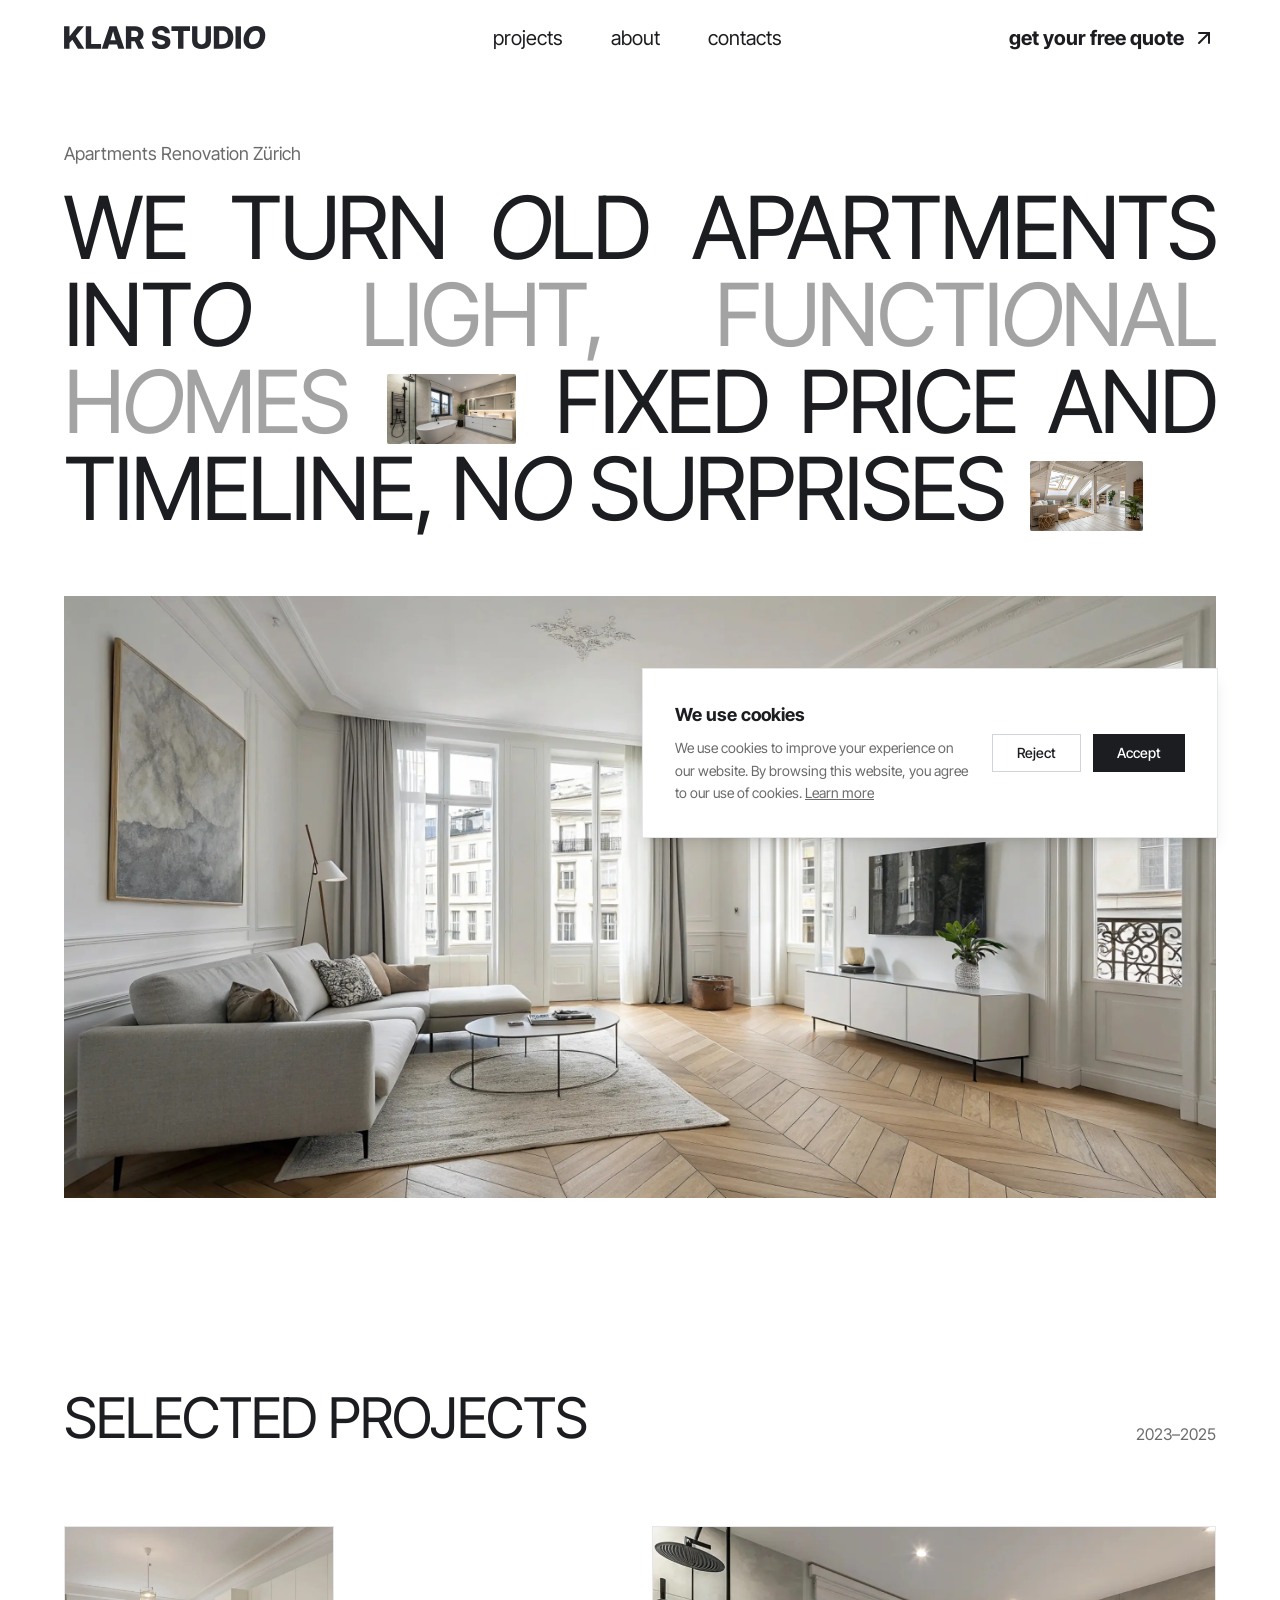
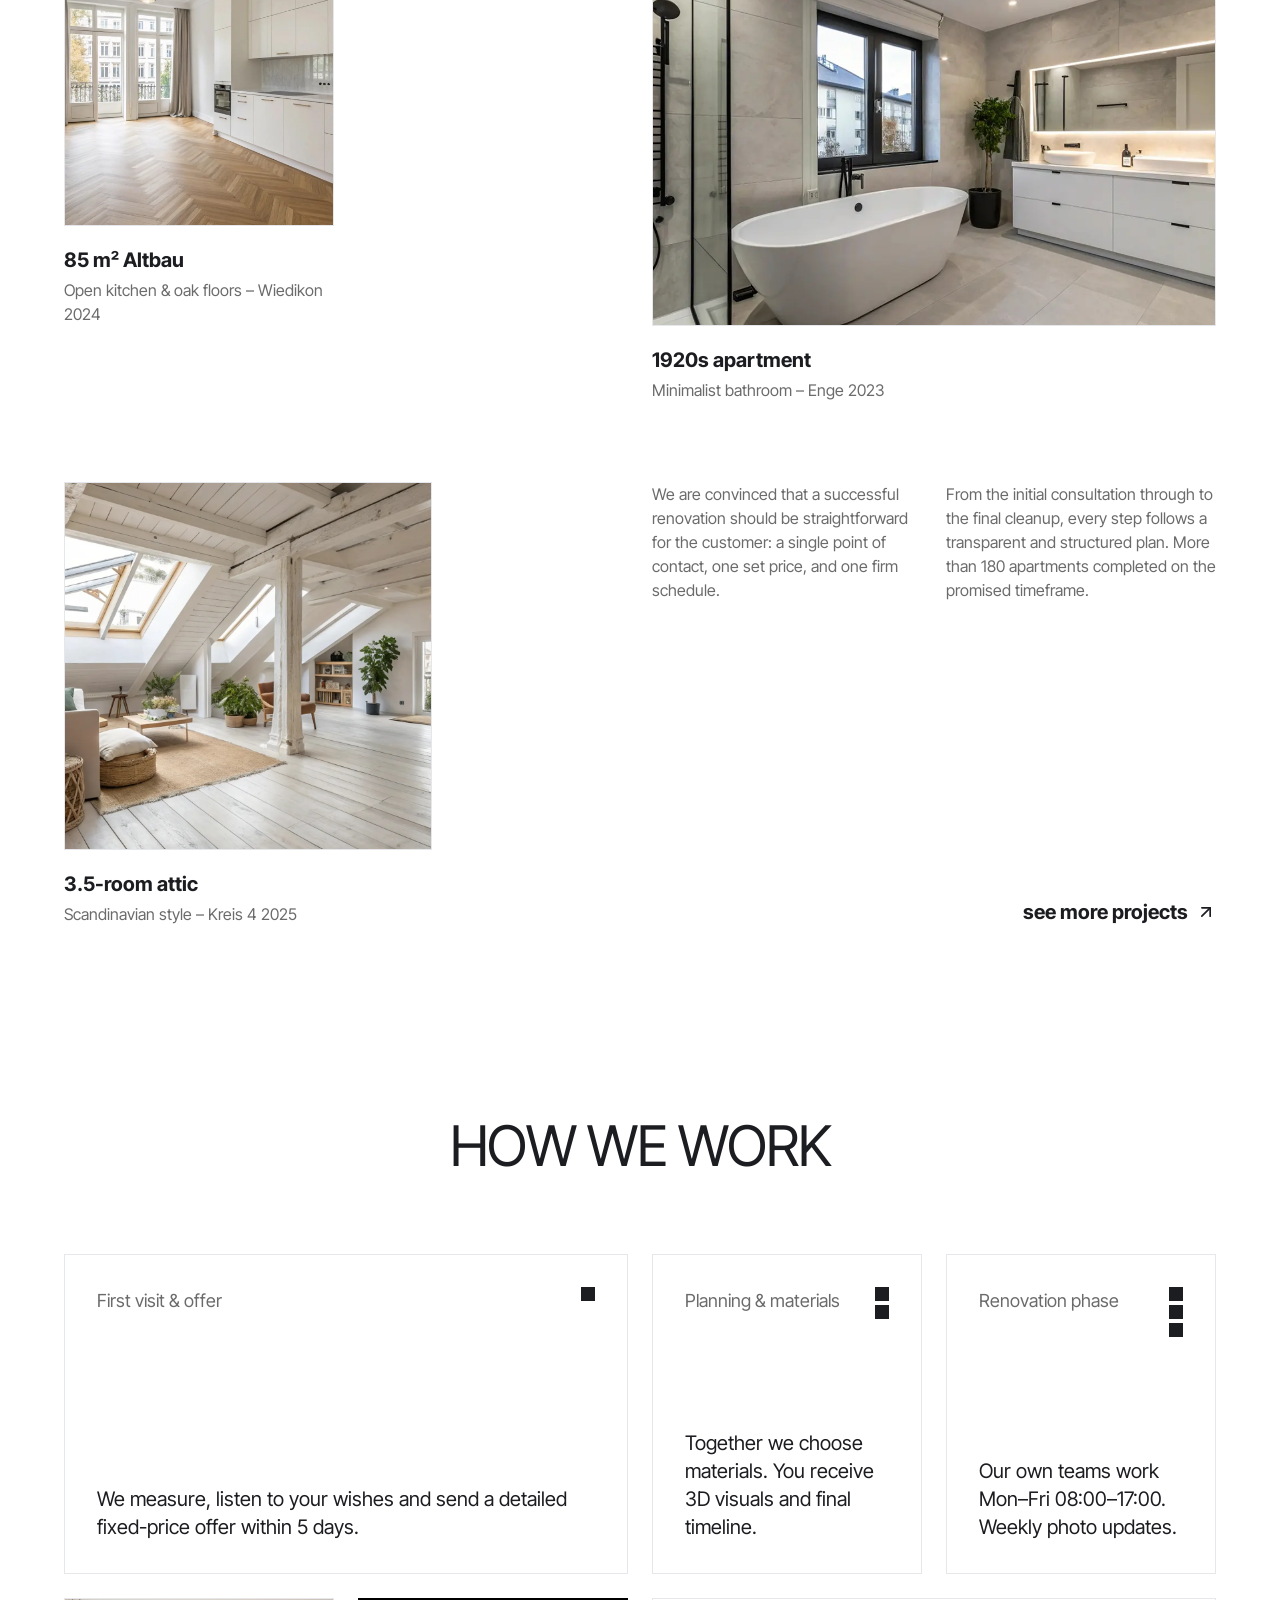
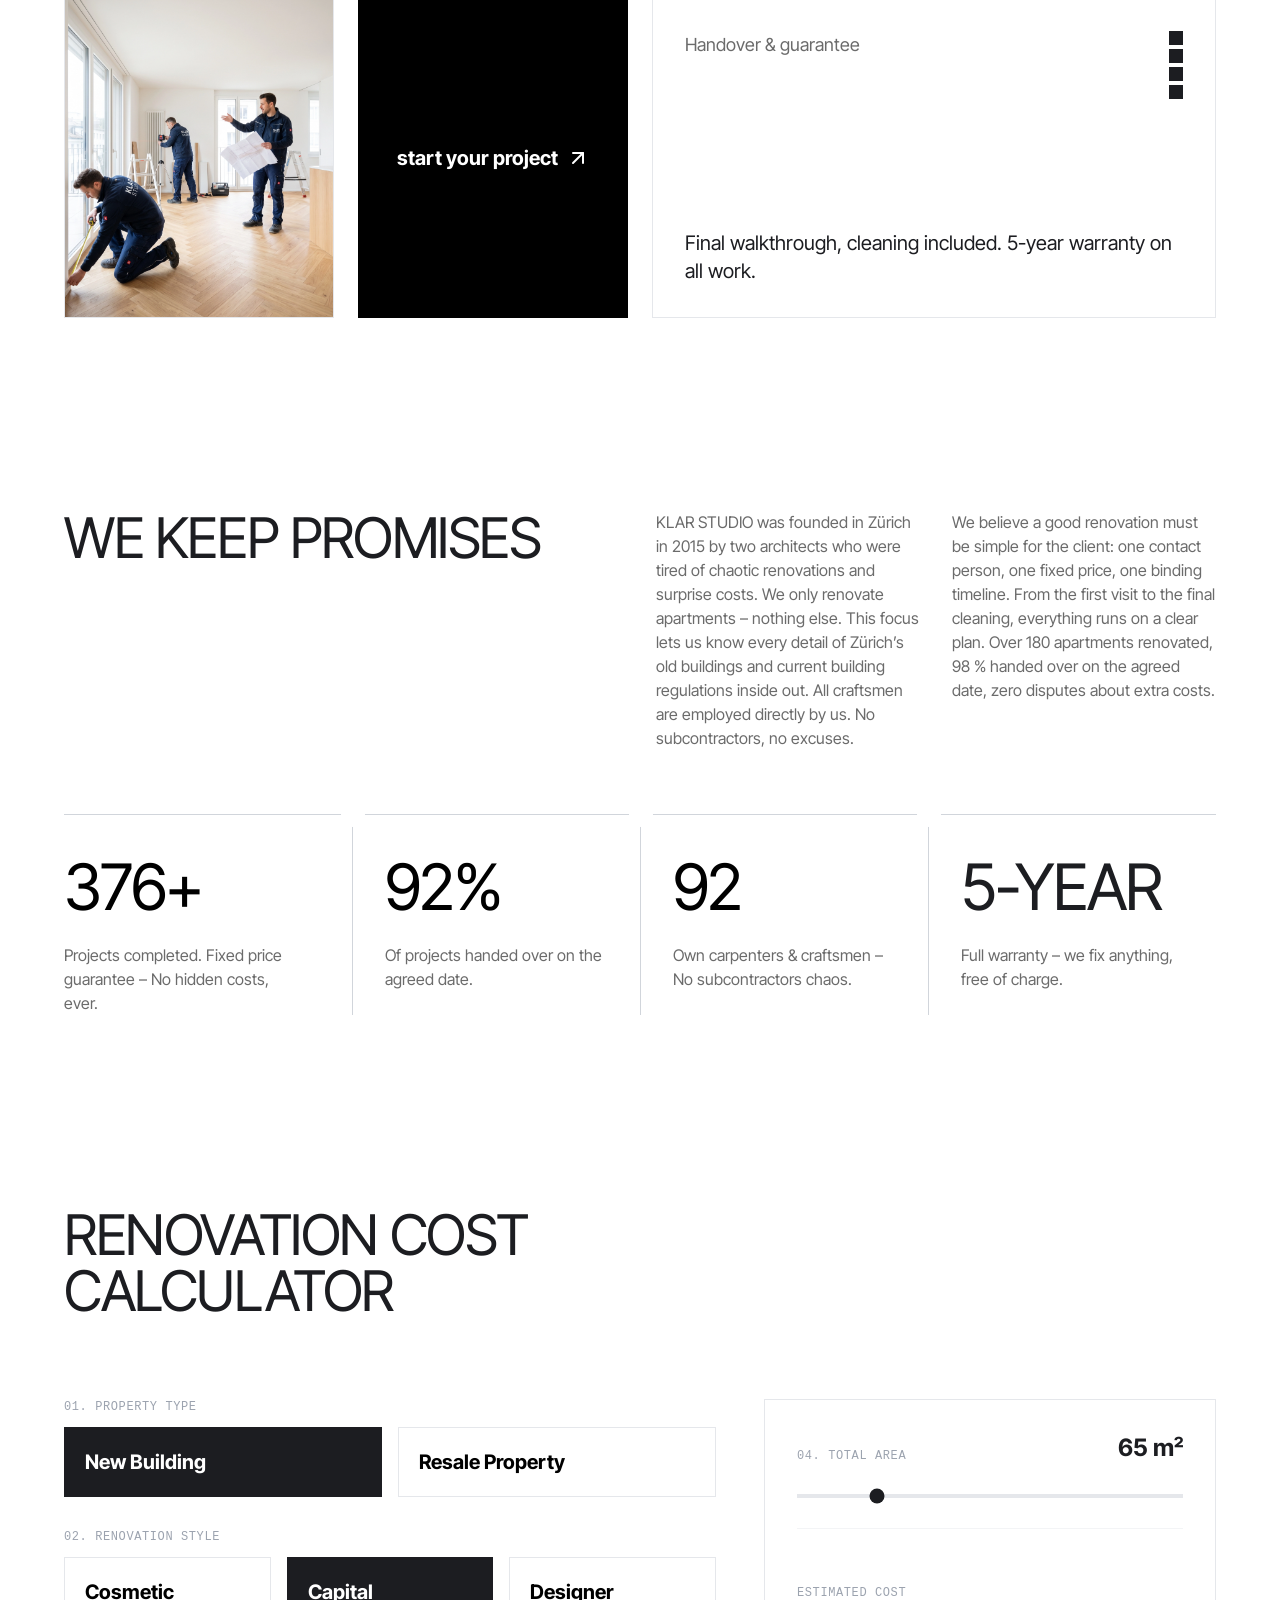
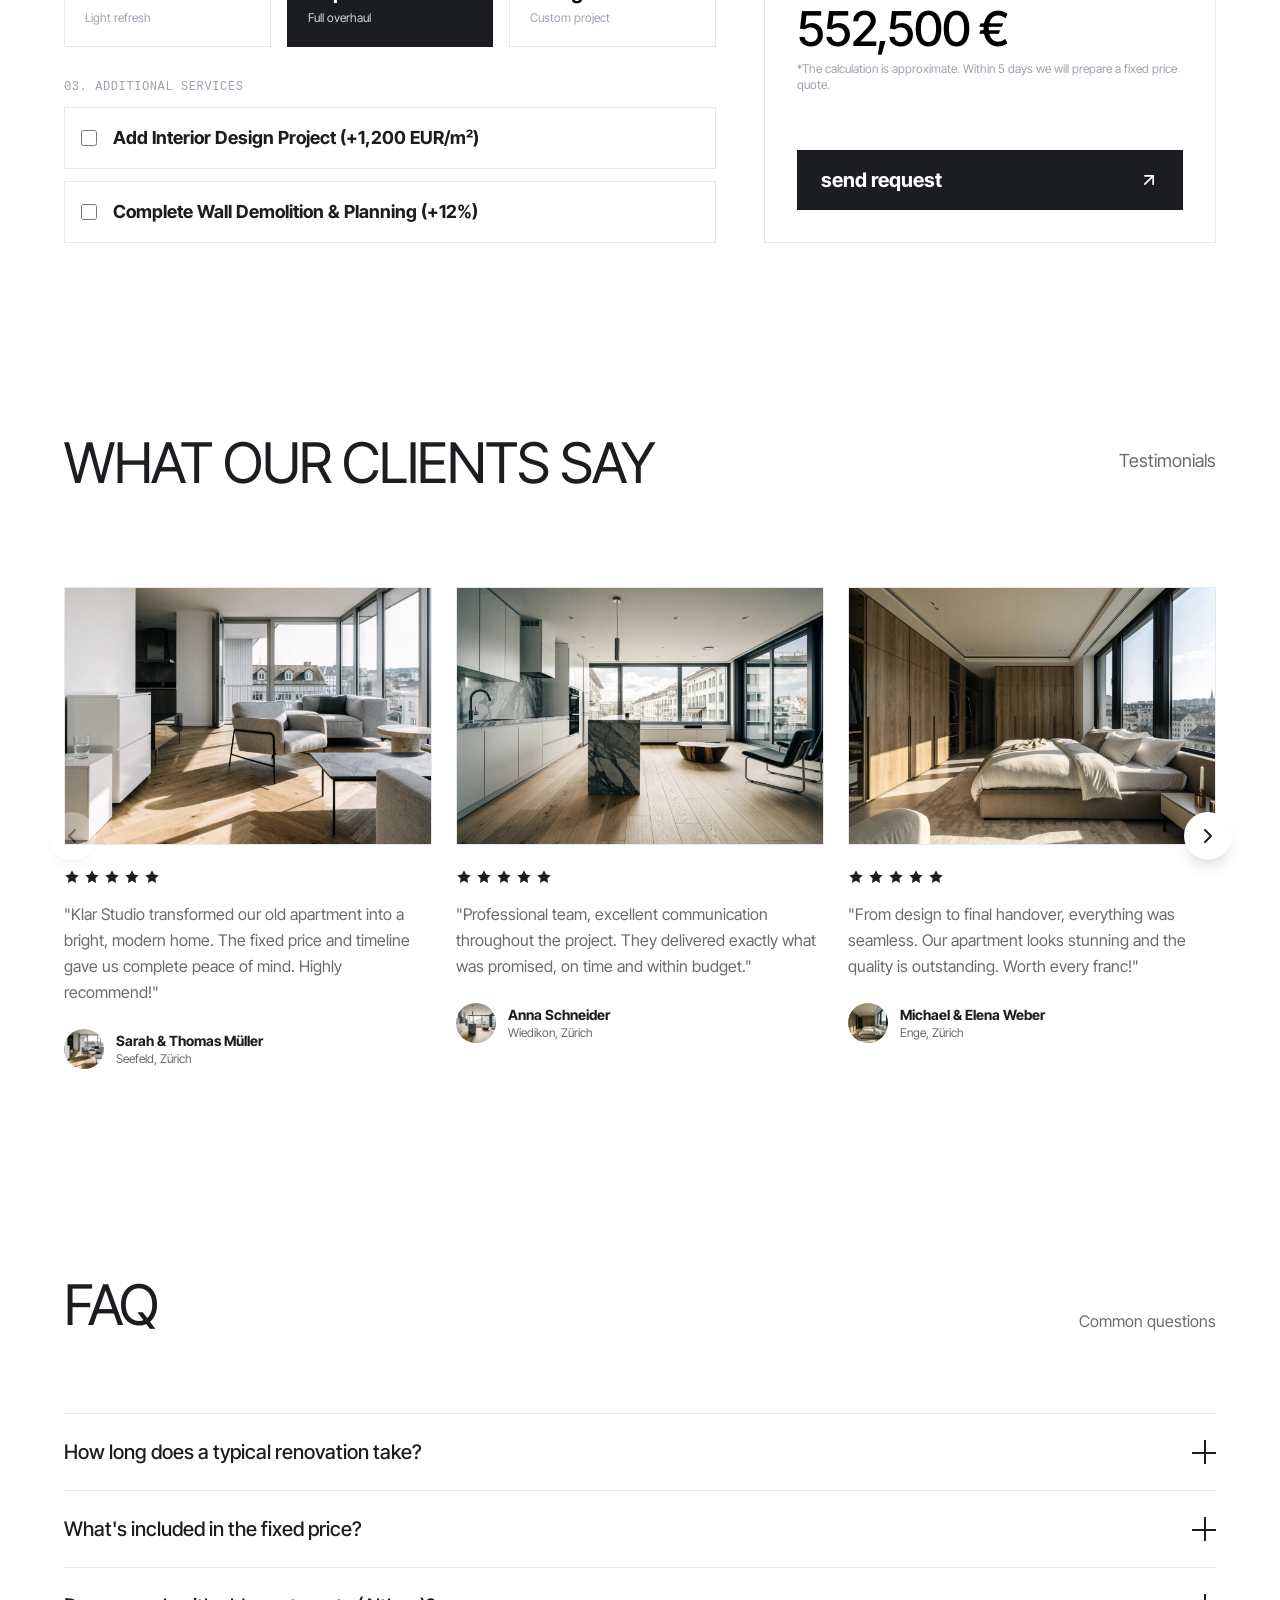
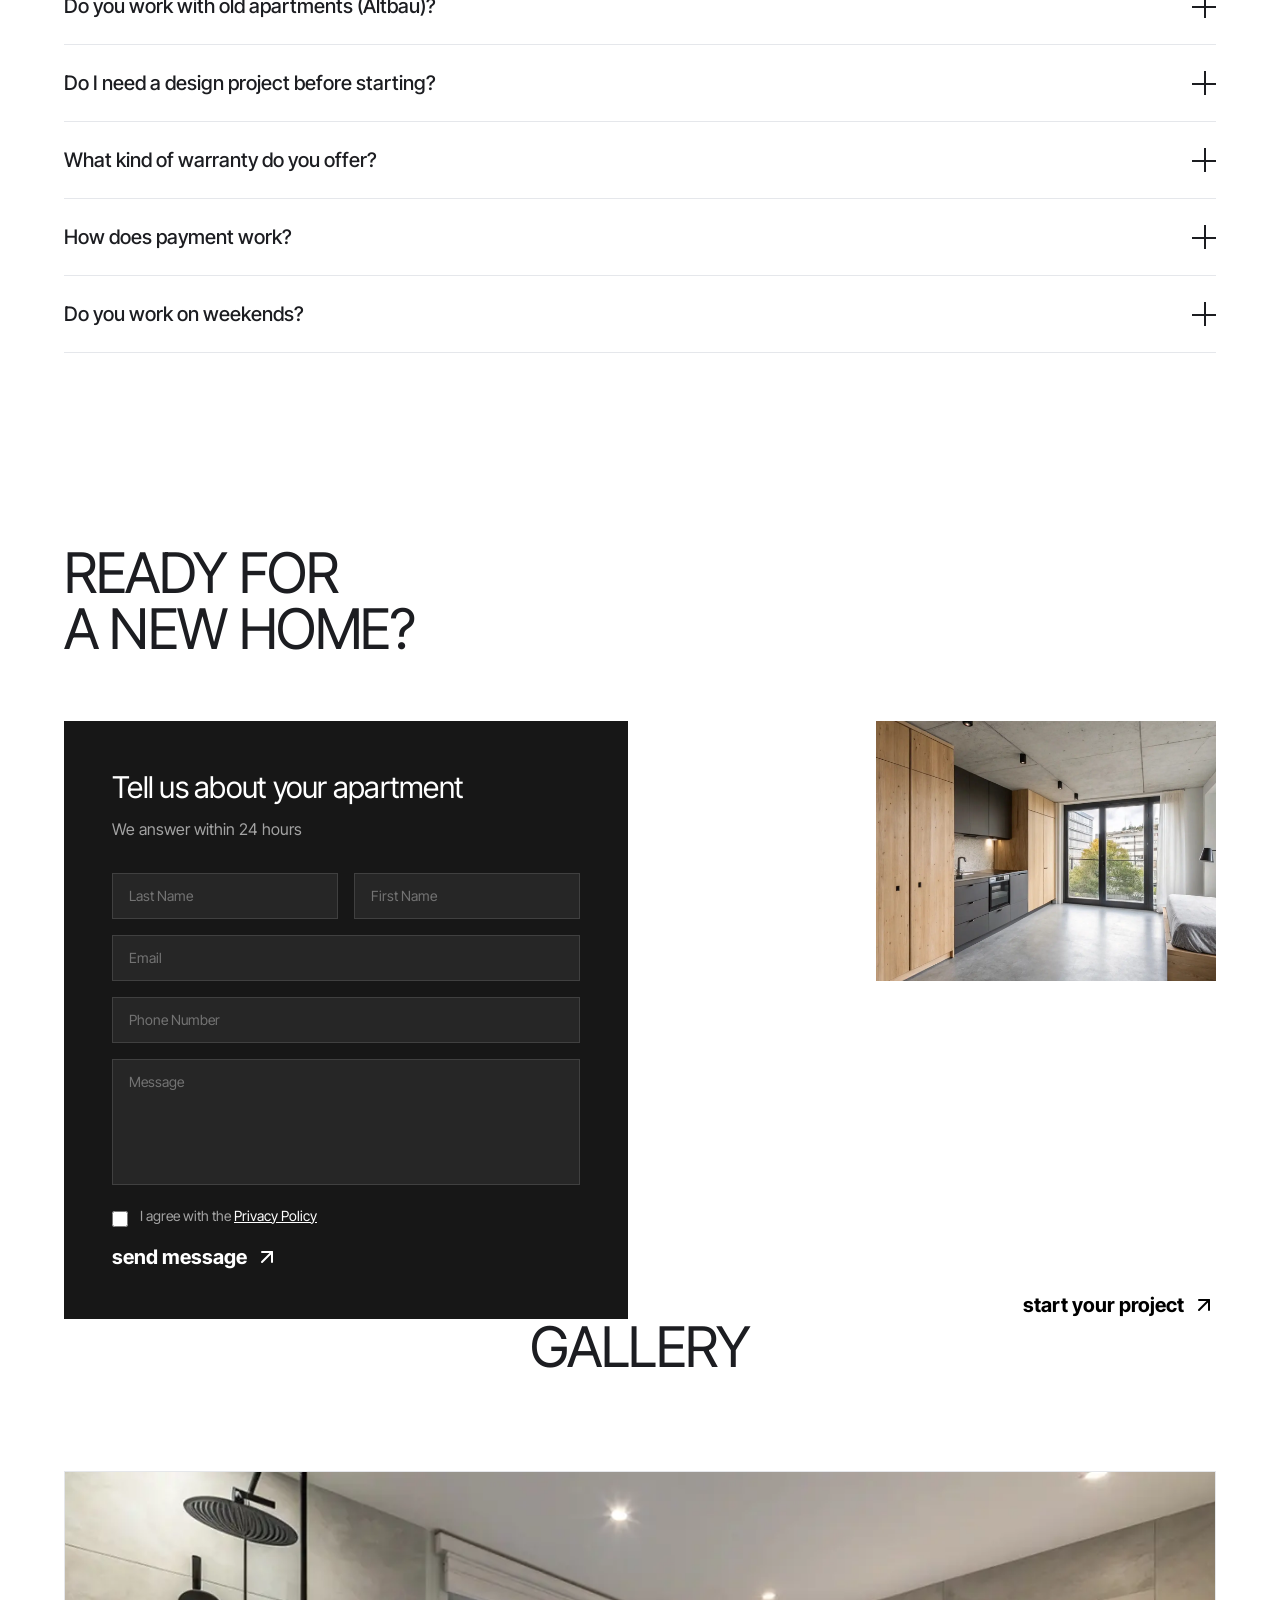
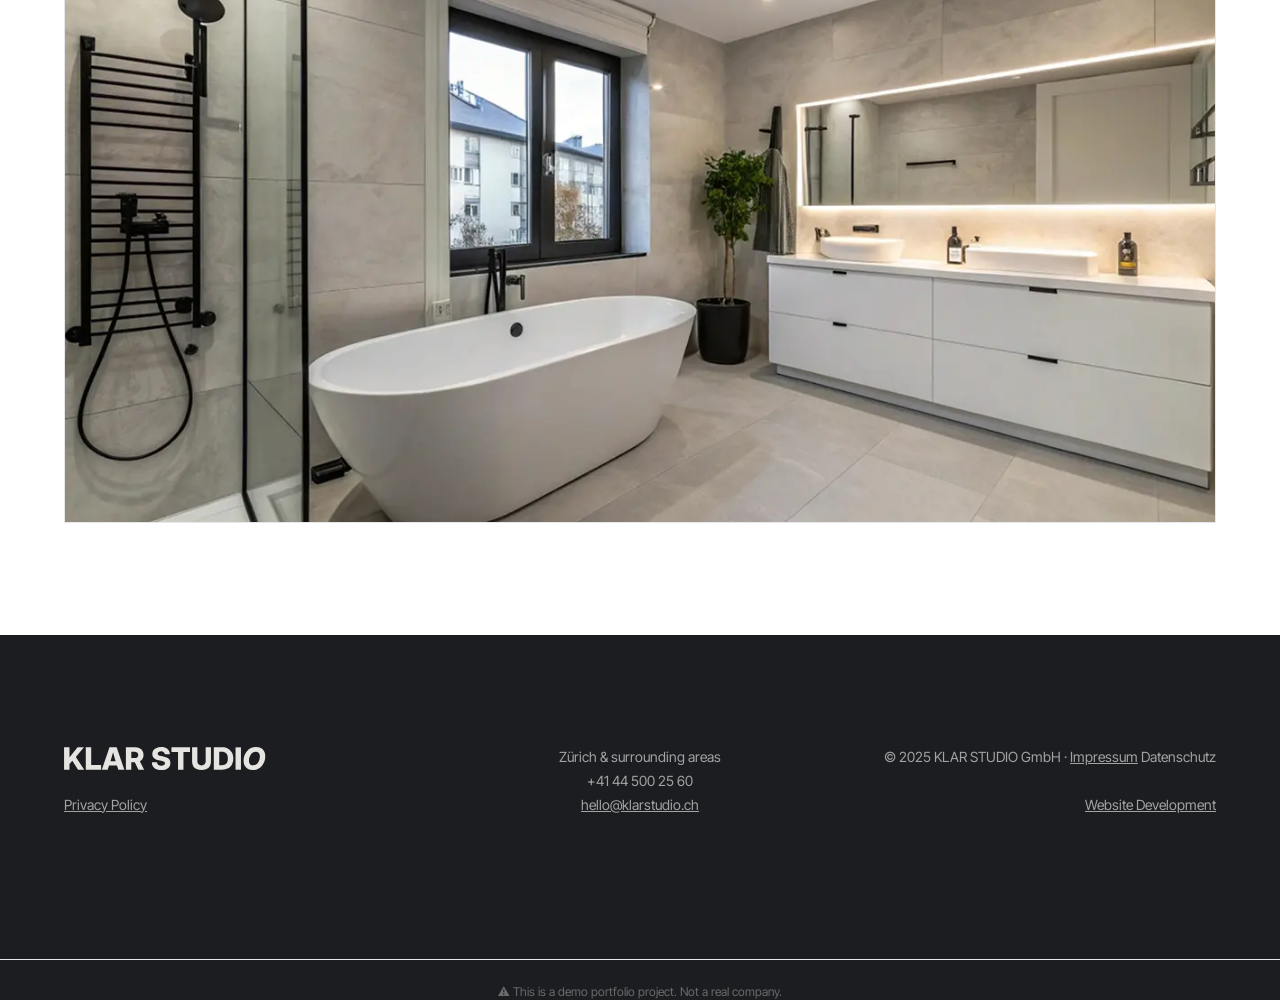
==== index.html @ 47694215 "Add files via upload" ====
<!DOCTYPE html>
<html lang="en">
<head>
  <meta charset="UTF-8">
  <meta name="viewport" content="width=device-width, initial-scale=1.0">
  <title>Klar Studio — Hero</title>
  <link rel="icon" type="image/svg+xml" href="favicon.svg">
  
  <!-- Подключение шрифтов -->
  <link rel="preconnect" href="https://fonts.googleapis.com">
  <link rel="preconnect" href="https://fonts.gstatic.com" crossorigin>
  <link href="https://fonts.googleapis.com/css2?family=Inter+Tight:ital,wght@0,400;0,500;0,700;0,800;1,400;1,700;1,800&display=swap" rel="stylesheet">
  
  <!-- Подключение вашего вынесенного CSS -->
  <link rel="stylesheet" href="styles.css">

  
</head>
<body class="bg-white text-ink antialiased">

  <!-- СЮДА JS ВСТАВИТ ШАПКУ -->
  <div id="header-placeholder"></div>
  

  <!-- ===== MAIN CONTENT ===== -->
  <main>
    <!-- ===== HERO ===== -->
<section class="section-pad mx-auto max-w-[1440px] pt-4 sm:pt-6 lg:pt-10">
  <p class="mb-3 text-sm text-muted sm:mb-4 sm:text-base lg:text-lg">
    Apartments Renovation Z&uuml;rich
  </p>
  
  <h1 class="text-justify text-[2.1rem] font-normal uppercase leading-[0.95] tracking-tight sm:text-5xl md:text-6xl lg:text-[5.4375rem] xl:text-[5.4375rem]">
    We turn <span class="italic">O</span>ld apartments int<span class="italic">O</span> <span class="text-neutral-400">light, functi<span class="italic">O</span>nal h<span class="italic">O</span>mes</span>
    
    <!-- Фото 1 -->
    <a href="#projects" class="inline-block align-middle mx-2 hover:opacity-70 transition-opacity" style="display: inline-block; vertical-align: middle;">
      <img src="img/Project-2/project-2.webp" alt="Project 1" style="height: 0.8em; width: auto; object-fit: cover; border-radius: 2px;">
    </a>
    
    Fixed price and timeline, n<span class="italic">O</span> surprises
    
    <!-- Фото 2 -->
    <a href="#projects" class="inline-block align-middle mx-2 hover:opacity-70 transition-opacity" style="display: inline-block; vertical-align: middle;">
      <img src="img/Project-3/project-3.webp" alt="Project 2" style="height: 0.8em; width: auto; object-fit: cover; border-radius: 2px;">
    </a>
  </h1>
  
  <div class="w-full h-full overflow-hidden mt-10 lg:mt-16">
    <img src="img/Common/hero.webp" class="w-full h-full object-cover transition-transform duration-500 hover:scale-105" alt="Klar Studio Premium Interior">
  </div>
</section>

    <!-- ===== SELECTED PROJECTS ===== -->
<section id="projects" class="section-pad mx-auto max-w-[1440px] mt-24 sm:mt-32 lg:mt-48">
  <div class="mb-10 flex items-end justify-between sm:mb-14 lg:mb-20">
    <h2 class="fade-in-up text-4xl uppercase tracking-tight sm:text-5xl lg:text-[3.5rem]">Selected projects</h2>
    <span class="shrink-0 text-sm text-muted sm:text-base">2023&ndash;2025</span>
  </div>

  <div class="grid grid-cols-1 gap-y-10 md:grid-cols-12 md:gap-x-6 lg:gap-y-20">
    
    <!-- Card 1 -->
    <article class="md:col-span-3">
      <a href="project1.html" target="_blank" rel="noopener noreferrer" class="block group">
        <div class="w-full h-[240px] sm:h-[280px] lg:h-[300px] overflow-hidden border border-gray-200">
          <img src="img/Project-1/project-1.webp" loading="lazy" decoding="async" class="w-full h-full object-cover transition-transform duration-500 group-hover:scale-105" alt="Project 1">
        </div>
        <h3 class="mt-5 text-lg font-bold sm:text-xl">85 m² Altbau</h3>
        <p class="mt-1 text-sm text-muted sm:text-base">Open kitchen &amp; oak floors &ndash; Wiedikon 2024</p>
      </a>
    </article>

    <!-- Card 2 -->
    <article class="md:col-span-6 md:col-start-7">
      <a href="project2.html" target="_blank" rel="noopener noreferrer" class="block group">
        <div class="w-full h-[320px] sm:h-[370px] lg:h-[400px] overflow-hidden border border-gray-200">
          <img src="img/Project-2/project-2.webp" loading="lazy" decoding="async" class="w-full h-full object-cover transition-transform duration-500 group-hover:scale-105" alt="Project 2">
        </div>
        <h3 class="mt-5 text-lg font-bold sm:text-xl">1920s apartment</h3>
        <p class="mt-1 text-sm text-muted sm:text-base">Minimalist bathroom &ndash; Enge 2023</p>
      </a>
    </article>

    <!-- Card 3 -->
    <article class="md:col-span-4">
      <a href="project3.html" target="_blank" rel="noopener noreferrer" class="block group">
        <div class="w-full aspect-square overflow-hidden border border-gray-200">
          <img src="img/Project-3/project-3.webp" loading="lazy" decoding="async" class="w-full h-full object-cover transition-transform duration-500 group-hover:scale-105" alt="Project 3">
        </div>
        <h3 class="mt-5 text-lg font-bold sm:text-xl">3.5-room attic</h3>
        <p class="mt-1 text-sm text-muted sm:text-base">Scandinavian style &ndash; Kreis 4 2025</p>
      </a>
    </article>

    <!-- Текстовый блок + Кнопка -->
<div class="md:col-span-6 md:col-start-7 flex flex-col justify-between">
  <div class="grid grid-cols-1 lg:grid-cols-2 gap-6">
    <p class="text-sm leading-relaxed text-muted sm:text-base">
      We are convinced that a successful renovation should be straightforward for the customer: a single point of contact, one set price, and one firm schedule.
    </p>
    <p class="text-sm leading-relaxed text-muted sm:text-base">
      From the initial consultation through to the final cleanup, every step follows a transparent and structured plan. More than 180 apartments completed on the promised timeframe.
    </p>
  </div>
  <a href="projects.html" target="_blank" rel="noopener noreferrer" class="group mt-8 inline-flex items-center gap-2 text-lg font-bold hover:opacity-80 transition-opacity sm:text-xl self-end">
    see more projects
    <svg class="h-5 w-5 shrink-0 transition-transform group-hover:translate-x-0.5 group-hover:-translate-y-0.5" viewBox="0 0 24 24" fill="none" stroke="currentColor" stroke-width="2" stroke-linecap="round" stroke-linejoin="round">
      <line x1="7" y1="17" x2="17" y2="7"></line>
      <polyline points="7 7 17 7 17 17"></polyline>
    </svg>
  </a>
</div>

  </div>
</section>
        

    <!-- ===== HOW WE WORK ===== -->
    <section id="how-we-work" class="section-pad mx-auto max-w-[1440px] mt-24 sm:mt-32 lg:mt-48">
      <h2 class="fade-in-up mb-10 text-center text-4xl uppercase tracking-tight sm:text-5xl lg:mb-20 lg:text-[3.5rem]">How we work</h2>
      <div class="grid grid-cols-1 gap-4 sm:grid-cols-2 sm:gap-5 lg:grid-cols-4 lg:gap-6">
        <article class="flex flex-col justify-between border border-gray-200 p-6 sm:col-span-2 sm:p-8 lg:col-span-2 lg:min-h-[320px]">
          <div class="flex items-start justify-between">
            <span class="text-lg text-muted sm:text-md">First visit &amp; offer</span>
            <div class="flex flex-col gap-1" aria-hidden="true"><span class="h-3.5 w-3.5 bg-ink"></span></div>
          </div>
          <p class="mt-10 text-xl leading-snug sm:text-xl lg:mt-0">We measure, listen to your wishes and send a detailed fixed-price offer within 5 days.</p>
        </article>
        <article class="flex flex-col justify-between border border-gray-200 p-6 sm:p-8 lg:min-h-[320px]">
          <div class="flex items-start justify-between">
            <span class="text-lg text-muted sm:text-md">Planning &amp; materials</span>
            <div class="flex flex-col gap-1" aria-hidden="true"><span class="h-3.5 w-3.5 bg-ink"></span><span class="h-3.5 w-3.5 bg-ink"></span></div>
          </div>
          <p class="mt-10 text-xl leading-snug sm:text-xl lg:mt-0">Together we choose materials. You receive 3D visuals and final timeline.</p>
        </article>
        <article class="flex flex-col justify-between border border-gray-200 p-6 sm:p-8 lg:min-h-[320px]">
          <div class="flex items-start justify-between">
            <span class="text-lg text-muted sm:text-md">Renovation phase</span>
            <div class="flex flex-col gap-1" aria-hidden="true"><span class="h-3.5 w-3.5 bg-ink"></span><span class="h-3.5 w-3.5 bg-ink"></span><span class="h-3.5 w-3.5 bg-ink"></span></div>
          </div>
          <p class="mt-10 text-xl leading-snug sm:text-xl lg:mt-0">Our own teams work Mon&ndash;Fri 08:00&ndash;17:00. Weekly photo updates.</p>
        </article>
        <article class="order-5 grid grid-cols-2 lg:gap-6 gap-3 sm:col-span-2 lg:order-4 lg:col-span-2 lg:min-h-[320px]">
          <div class="min-w-0 flex-1 overflow-hidden border border-gray-200">
            <img src="img/Common/team.webp" class="w-full h-full object-cover transition-transform duration-500 hover:scale-105" alt="Наша команда">
          </div>
          <a href="#" data-modal-open class="group flex min-w-0 flex-1 items-center justify-center bg-black p-4 text-center text-white sm:p-6">
  <span class="inline-flex items-center gap-2 text-base font-bold text-white sm:text-xl">
    start your project
    <svg class="h-6 w-6 shrink-0 transition-transform group-hover:translate-x-0.5 group-hover:-translate-y-0.5" viewBox="0 0 24 24" fill="none" stroke="currentColor" stroke-width="2" stroke-linecap="round" stroke-linejoin="round">
      <line x1="7" y1="17" x2="17" y2="7"></line>
      <polyline points="7 7 17 7 17 17"></polyline>
    </svg>
  </span>
</a>
        </article>
        <article class="order-4 flex flex-col justify-between border border-gray-200 p-6 sm:col-span-2 sm:p-8 lg:order-5 lg:col-span-2 lg:min-h-[320px]">
          <div class="flex items-start justify-between">
            <span class="text-lg text-muted sm:text-md">Handover &amp; guarantee</span>
            <div class="flex flex-col gap-1" aria-hidden="true"><span class="h-3.5 w-3.5 bg-ink"></span><span class="h-3.5 w-3.5 bg-ink"></span><span class="h-3.5 w-3.5 bg-ink"></span><span class="h-3.5 w-3.5 bg-ink"></span></div>
          </div>
          <p class="mt-10 text-xl leading-snug sm:text-xl lg:mt-0">Final walkthrough, cleaning included. 5-year warranty on all work.</p>
        </article>
      </div>
    </section>

    <!-- ===== WE KEEP PROMISES ===== -->
    <section id="promises" class="section-pad mx-auto max-w-[1440px] mt-24 sm:mt-32 lg:mt-48">
      <div class="grid grid-cols-1 gap-8 lg:grid-cols-12 lg:gap-x-8">
        <h2 class="fade-in-up text-4xl uppercase leading-[0.95] tracking-tight sm:text-5xl lg:col-span-6 lg:text-[3.5rem]">We keep promises</h2>
        <p class="text-sm leading-relaxed text-muted sm:text-base lg:col-span-3">KLAR STUDIO was founded in Z&uuml;rich in 2015 by two architects who were tired of chaotic renovations and surprise costs. We only renovate apartments &ndash; nothing else. This focus lets us know every detail of Z&uuml;rich&rsquo;s old buildings and current building regulations inside out. All craftsmen are employed directly by us. No subcontractors, no excuses.</p>
        <p class="text-sm leading-relaxed text-muted sm:text-base lg:col-span-3">We believe a good renovation must be simple for the client: one contact person, one fixed price, one binding timeline. From the first visit to the final cleaning, everything runs on a clear plan. Over 180 apartments renovated, 98&nbsp;% handed over on the agreed date, zero disputes about extra costs.</p>
      </div>
      <div class="mt-12 grid grid-cols-1 gap-y-10 border-t border-gray-300 sm:grid-cols-2 sm:gap-x-8 lg:mt-16 lg:grid-cols-4 lg:gap-y-0 lg:gap-x-0">
        <div class="pt-10 lg:pr-8">
          <div class="text-5xl leading-none tracking-tight text-black sm:text-6xl lg:text-[4rem]"><span class="counter" data-target="480">0</span>+</div>
          <p class="mt-6 max-w-[15rem] text-sm leading-relaxed text-muted sm:text-base">Projects completed. Fixed price guarantee &ndash; No hidden costs, ever.</p>
        </div>
        <div class="relative pt-10 lg:border-l lg:border-gray-300 lg:px-8">
          <span class="absolute -top-3 left-0 h-6 w-6 rounded-full bg-white lg:-left-3" aria-hidden="true"></span>
          <div class="text-5xl leading-none tracking-tight text-black sm:text-6xl lg:text-[4rem]"><span class="counter" data-target="98">0</span>%</div>
          <p class="mt-6 max-w-[15rem] text-sm leading-relaxed text-muted sm:text-base">Of projects handed over on the agreed date.</p>
        </div>
        <div class="relative pt-10 lg:border-l lg:border-gray-300 lg:px-8">
          <span class="absolute -top-3 left-0 h-6 w-6 rounded-full bg-white lg:-left-3" aria-hidden="true"></span>
          <div class="text-5xl leading-none tracking-tight text-black sm:text-6xl lg:text-[4rem]"><span class="counter" data-target="100">0</span></div>
          <p class="mt-6 max-w-[15rem] text-sm leading-relaxed text-muted sm:text-base">Own carpenters &amp; craftsmen &ndash; No subcontractors chaos.</p>
        </div>
        <div class="relative pt-10 lg:border-l lg:border-gray-300 lg:pl-8">
          <span class="absolute -top-3 left-0 h-6 w-6 rounded-full bg-white lg:-left-3" aria-hidden="true"></span>
          <div class="text-5xl leading-none tracking-tight sm:text-6xl lg:text-[4rem]"><span class="counter" data-target="5">0</span>-YEAR</div>
          <p class="mt-6 max-w-[15rem] text-sm leading-relaxed text-muted sm:text-base">Full warranty &ndash; we fix anything, free of charge.</p>
        </div>
      </div>
    </section>

    <!-- ===== INTERACTIVE CALCULATOR SECTION ===== -->
    <section id="calculator" class="section-pad mx-auto max-w-[1440px] mt-24 sm:mt-32 lg:mt-48">
      <div class="mb-10 flex items-end justify-between sm:mb-14 lg:mb-20">
        <h2 class="fade-in-up text-4xl uppercase leading-[0.95] tracking-tight text-left sm:text-5xl lg:text-[3.5rem]">Renovation cost<br>calculator</h2>
      </div>
      <div class="grid grid-cols-1 lg:grid-cols-12 gap-8 lg:gap-12">
        <div class="lg:col-span-7 flex flex-col gap-8">
          <div>
            <span class="block text-xs uppercase tracking-wider text-gray-400 mb-3 font-mono">01. Property Type</span>
            <div class="grid grid-cols-2 gap-4">
              <button type="button" onclick="setBuildingType('new')" id="btn-type-new" class="calc-btn p-5 border border-[#1C1D21] bg-[#1C1D21] text-white text-left font-bold sm:text-xl transition-colors">New Building</button>
              <button type="button" onclick="setBuildingType('old')" id="btn-type-old" class="calc-btn p-5 border border-gray-200 bg-white text-black text-left font-bold sm:text-xl transition-colors hover:border-black">Resale Property</button>
            </div>
          </div>
          <div>
            <span class="block text-xs uppercase tracking-wider text-gray-400 mb-3 font-mono">02. Renovation Style</span>
            <div class="grid grid-cols-1 sm:grid-cols-3 gap-4">
              <button type="button" onclick="setPackage('cosmetic')" id="btn-pkg-cosmetic" class="calc-btn p-5 border border-gray-200 bg-white text-black text-left font-bold sm:text-xl transition-colors hover:border-black"><span class="block">Cosmetic</span><span class="block text-xs text-gray-400 mt-1 font-normal">Light refresh</span></button>
              <button type="button" onclick="setPackage('capital')" id="btn-pkg-capital" class="calc-btn p-5 border border-[#1C1D21] bg-[#1C1D21] text-white text-left font-bold sm:text-xl transition-colors"><span class="block">Capital</span><span class="block text-xs text-gray-300 mt-1 font-normal">Full overhaul</span></button>
              <button type="button" onclick="setPackage('design')" id="btn-pkg-design" class="calc-btn p-5 border border-gray-200 bg-white text-black text-left font-bold sm:text-xl transition-colors hover:border-black"><span class="block">Designer</span><span class="block text-xs text-gray-400 mt-1 font-normal">Custom project</span></button>
            </div>
          </div>
          <div>
            <span class="block text-xs uppercase tracking-wider text-gray-400 mb-3 font-mono">03. Additional Services</span>
            <div class="flex flex-col gap-3">
              <label class="flex items-center gap-4 p-4 border border-gray-200 cursor-pointer select-none hover:border-black transition-colors">
                <input type="checkbox" id="opt-design" onchange="calculateTotal()" class="w-4 h-4 accent-[#1C1D21]">
                <span class="text-base font-bold sm:text-lg">Add Interior Design Project (+1,200 EUR/m²)</span>
              </label>
              <label class="flex items-center gap-4 p-4 border border-gray-200 cursor-pointer select-none hover:border-black transition-colors">
                <input type="checkbox" id="opt-demolition" onchange="calculateTotal()" class="w-4 h-4 accent-[#1C1D21]">
                <span class="text-base font-bold sm:text-lg">Complete Wall Demolition & Planning (+12%)</span>
              </label>
            </div>
          </div>
        </div>
        <div class="lg:col-span-5 flex flex-col justify-between border border-gray-200 p-6 sm:p-8 bg-white min-h-[420px]">
          <div class="w-full">
            <div class="flex justify-between items-end mb-4">
              <span class="text-xs uppercase tracking-wider text-gray-400 font-mono">04. Total Area</span>
              <span id="area-val" class="text-2xl font-bold">65 m²</span>
            </div>
            <input type="range" id="area-slider" min="20" max="250" value="65" oninput="updateArea(this.value)" class="w-full accent-[#1C1D21] h-1 bg-gray-200 appearance-none cursor-pointer">
          </div>
          <div class="my-6 pt-6 border-t border-gray-100 flex-grow flex flex-col justify-center">
            <span class="block text-xs uppercase tracking-wider text-gray-400 mb-1 font-mono">Estimated Cost</span>
            <div id="total-price" class="text-4xl sm:text-5xl font-medium tracking-tight text-black">552,500 €</div>
            <span class="block text-xs text-gray-400 mt-2">*The calculation is approximate. Within 5 days we will prepare a fixed price quote.</span>
          </div>
        <button 
  type="button" 
  data-modal-open 
  class="w-full bg-[#1C1D21] text-white px-6 py-4 text-lg font-bold flex items-center justify-between hover:opacity-80 transition-opacity sm:text-xl"
>
  send request
  <svg class="h-5 w-5 shrink-0 transition-transform hover:translate-x-0.5 hover:-translate-y-0.5" viewBox="0 0 24 24" fill="none" stroke="currentColor" stroke-width="2" stroke-linecap="round" stroke-linejoin="round">
    <line x1="7" y1="17" x2="17" y2="7"></line>
    <polyline points="7 7 17 7 17 17"></polyline>
  </svg>
</button>
        </div>
      </div>
    </section>

    <!-- ===== TESTIMONIALS CAROUSEL ===== -->
<section id="testimonials" class="section-pad mx-auto max-w-[1440px] mt-24 sm:mt-32 lg:mt-48">
  
  <!-- Заголовок секции -->
  <div class="mb-16 flex flex-col justify-between gap-4 sm:flex-row sm:items-end lg:mb-24 fade-in-up">
    <div>
      <h2 class="fade-in-up text-4xl uppercase leading-[0.95] tracking-tight sm:text-5xl lg:col-span-6 lg:text-[3.5rem]">What our clients say</h2>
    </div>
    <p class="mb-3 text-sm text-muted sm:mb-4 sm:text-base lg:text-lg">Testimonials</p>
  </div>

  <!-- Карусель -->
  <div class="relative">
    <!-- Контейнер с прокруткой -->
    <div id="testimonials-carousel" class="flex gap-6 overflow-x-auto scroll-smooth snap-x snap-mandatory pb-4 scrollbar-hide" style="scrollbar-width: none; -ms-overflow-style: none;">
      
      <!-- Отзыв 1 -->
      <div class="fade-in-up group min-w-[300px] snap-start sm:min-w-[calc(50%-12px)] lg:min-w-[calc(33.333%-16px)]">
        <div class="mb-6 overflow-hidden border border-gray-200">
          <img src="img/Testimonials/testimonial1.webp" alt="Renovated apartment" class="h-64 w-full object-cover">
        </div>
        <div class="flex items-center gap-1 mb-4">
          <svg class="h-4 w-4 text-ink" viewBox="0 0 24 24" fill="currentColor"><path d="M12 2l3.09 6.26L22 9.27l-5 4.87 1.18 6.88L12 17.77l-6.18 3.25L7 14.14 2 9.27l6.91-1.01L12 2z"/></svg>
          <svg class="h-4 w-4 text-ink" viewBox="0 0 24 24" fill="currentColor"><path d="M12 2l3.09 6.26L22 9.27l-5 4.87 1.18 6.88L12 17.77l-6.18 3.25L7 14.14 2 9.27l6.91-1.01L12 2z"/></svg>
          <svg class="h-4 w-4 text-ink" viewBox="0 0 24 24" fill="currentColor"><path d="M12 2l3.09 6.26L22 9.27l-5 4.87 1.18 6.88L12 17.77l-6.18 3.25L7 14.14 2 9.27l6.91-1.01L12 2z"/></svg>
          <svg class="h-4 w-4 text-ink" viewBox="0 0 24 24" fill="currentColor"><path d="M12 2l3.09 6.26L22 9.27l-5 4.87 1.18 6.88L12 17.77l-6.18 3.25L7 14.14 2 9.27l6.91-1.01L12 2z"/></svg>
          <svg class="h-4 w-4 text-ink" viewBox="0 0 24 24" fill="currentColor"><path d="M12 2l3.09 6.26L22 9.27l-5 4.87 1.18 6.88L12 17.77l-6.18 3.25L7 14.14 2 9.27l6.91-1.01L12 2z"/></svg>
        </div>
        <p class="mb-6 text-base text-muted leading-relaxed">
          "Klar Studio transformed our old apartment into a bright, modern home. The fixed price and timeline gave us complete peace of mind. Highly recommend!"
        </p>
        <div class="flex items-center gap-3">
          <div class="h-10 w-10 overflow-hidden rounded-full bg-gray-200">
            <img src="img/Testimonials/testimonial1.webp" alt="Client" class="h-full w-full object-cover">
          </div>
          <div>
            <p class="text-sm font-bold text-ink">Sarah & Thomas Müller</p>
            <p class="text-xs text-muted">Seefeld, Zürich</p>
          </div>
        </div>
      </div>

      <!-- Отзыв 2 -->
      <div class="fade-in-up group min-w-[300px] snap-start sm:min-w-[calc(50%-12px)] lg:min-w-[calc(33.333%-16px)]" style="transition-delay: 100ms;">
        <div class="mb-6 overflow-hidden border border-gray-200">
          <img src="img/Testimonials/testimonial2.webp" alt="Renovated apartment" class="h-64 w-full object-cover">
        </div>
        <div class="flex items-center gap-1 mb-4">
          <svg class="h-4 w-4 text-ink" viewBox="0 0 24 24" fill="currentColor"><path d="M12 2l3.09 6.26L22 9.27l-5 4.87 1.18 6.88L12 17.77l-6.18 3.25L7 14.14 2 9.27l6.91-1.01L12 2z"/></svg>
          <svg class="h-4 w-4 text-ink" viewBox="0 0 24 24" fill="currentColor"><path d="M12 2l3.09 6.26L22 9.27l-5 4.87 1.18 6.88L12 17.77l-6.18 3.25L7 14.14 2 9.27l6.91-1.01L12 2z"/></svg>
          <svg class="h-4 w-4 text-ink" viewBox="0 0 24 24" fill="currentColor"><path d="M12 2l3.09 6.26L22 9.27l-5 4.87 1.18 6.88L12 17.77l-6.18 3.25L7 14.14 2 9.27l6.91-1.01L12 2z"/></svg>
          <svg class="h-4 w-4 text-ink" viewBox="0 0 24 24" fill="currentColor"><path d="M12 2l3.09 6.26L22 9.27l-5 4.87 1.18 6.88L12 17.77l-6.18 3.25L7 14.14 2 9.27l6.91-1.01L12 2z"/></svg>
          <svg class="h-4 w-4 text-ink" viewBox="0 0 24 24" fill="currentColor"><path d="M12 2l3.09 6.26L22 9.27l-5 4.87 1.18 6.88L12 17.77l-6.18 3.25L7 14.14 2 9.27l6.91-1.01L12 2z"/></svg>
        </div>
        <p class="mb-6 text-base text-muted leading-relaxed">
          "Professional team, excellent communication throughout the project. They delivered exactly what was promised, on time and within budget."
        </p>
        <div class="flex items-center gap-3">
          <div class="h-10 w-10 overflow-hidden rounded-full bg-gray-200">
            <img src="img/Testimonials/testimonial2.webp" alt="Client" class="h-full w-full object-cover">
          </div>
          <div>
            <p class="text-sm font-bold text-ink">Anna Schneider</p>
            <p class="text-xs text-muted">Wiedikon, Zürich</p>
          </div>
        </div>
      </div>

      <!-- Отзыв 3 -->
      <div class="fade-in-up group min-w-[300px] snap-start sm:min-w-[calc(50%-12px)] lg:min-w-[calc(33.333%-16px)]" style="transition-delay: 200ms;">
        <div class="mb-6 overflow-hidden border border-gray-200">
          <img src="img/Testimonials/testimonial3.webp" alt="Renovated apartment" class="h-64 w-full object-cover">
        </div>
        <div class="flex items-center gap-1 mb-4">
          <svg class="h-4 w-4 text-ink" viewBox="0 0 24 24" fill="currentColor"><path d="M12 2l3.09 6.26L22 9.27l-5 4.87 1.18 6.88L12 17.77l-6.18 3.25L7 14.14 2 9.27l6.91-1.01L12 2z"/></svg>
          <svg class="h-4 w-4 text-ink" viewBox="0 0 24 24" fill="currentColor"><path d="M12 2l3.09 6.26L22 9.27l-5 4.87 1.18 6.88L12 17.77l-6.18 3.25L7 14.14 2 9.27l6.91-1.01L12 2z"/></svg>
          <svg class="h-4 w-4 text-ink" viewBox="0 0 24 24" fill="currentColor"><path d="M12 2l3.09 6.26L22 9.27l-5 4.87 1.18 6.88L12 17.77l-6.18 3.25L7 14.14 2 9.27l6.91-1.01L12 2z"/></svg>
          <svg class="h-4 w-4 text-ink" viewBox="0 0 24 24" fill="currentColor"><path d="M12 2l3.09 6.26L22 9.27l-5 4.87 1.18 6.88L12 17.77l-6.18 3.25L7 14.14 2 9.27l6.91-1.01L12 2z"/></svg>
          <svg class="h-4 w-4 text-ink" viewBox="0 0 24 24" fill="currentColor"><path d="M12 2l3.09 6.26L22 9.27l-5 4.87 1.18 6.88L12 17.77l-6.18 3.25L7 14.14 2 9.27l6.91-1.01L12 2z"/></svg>
        </div>
        <p class="mb-6 text-base text-muted leading-relaxed">
          "From design to final handover, everything was seamless. Our apartment looks stunning and the quality is outstanding. Worth every franc!"
        </p>
        <div class="flex items-center gap-3">
          <div class="h-10 w-10 overflow-hidden rounded-full bg-gray-200">
            <img src="img/Testimonials/testimonial3.webp" alt="Client" class="h-full w-full object-cover">
          </div>
          <div>
            <p class="text-sm font-bold text-ink">Michael & Elena Weber</p>
            <p class="text-xs text-muted">Enge, Zürich</p>
          </div>
        </div>
      </div>

      <!-- Отзыв 4 (копия отзыва 1) -->
      <div class="fade-in-up group min-w-[300px] snap-start sm:min-w-[calc(50%-12px)] lg:min-w-[calc(33.333%-16px)]">
        <div class="mb-6 overflow-hidden border border-gray-200">
          <img src="img/Testimonials/testimonial1.webp" alt="Renovated apartment" class="h-64 w-full object-cover">
        </div>
        <div class="flex items-center gap-1 mb-4">
          <svg class="h-4 w-4 text-ink" viewBox="0 0 24 24" fill="currentColor"><path d="M12 2l3.09 6.26L22 9.27l-5 4.87 1.18 6.88L12 17.77l-6.18 3.25L7 14.14 2 9.27l6.91-1.01L12 2z"/></svg>
          <svg class="h-4 w-4 text-ink" viewBox="0 0 24 24" fill="currentColor"><path d="M12 2l3.09 6.26L22 9.27l-5 4.87 1.18 6.88L12 17.77l-6.18 3.25L7 14.14 2 9.27l6.91-1.01L12 2z"/></svg>
          <svg class="h-4 w-4 text-ink" viewBox="0 0 24 24" fill="currentColor"><path d="M12 2l3.09 6.26L22 9.27l-5 4.87 1.18 6.88L12 17.77l-6.18 3.25L7 14.14 2 9.27l6.91-1.01L12 2z"/></svg>
          <svg class="h-4 w-4 text-ink" viewBox="0 0 24 24" fill="currentColor"><path d="M12 2l3.09 6.26L22 9.27l-5 4.87 1.18 6.88L12 17.77l-6.18 3.25L7 14.14 2 9.27l6.91-1.01L12 2z"/></svg>
          <svg class="h-4 w-4 text-ink" viewBox="0 0 24 24" fill="currentColor"><path d="M12 2l3.09 6.26L22 9.27l-5 4.87 1.18 6.88L12 17.77l-6.18 3.25L7 14.14 2 9.27l6.91-1.01L12 2z"/></svg>
        </div>
        <p class="mb-6 text-base text-muted leading-relaxed">
          "Amazing attention to detail. The team was respectful of our home and completed the work faster than expected. Couldn't be happier!"
        </p>
        <div class="flex items-center gap-3">
          <div class="h-10 w-10 overflow-hidden rounded-full bg-gray-200">
            <img src="img/Testimonials/testimonial1.webp" alt="Client" class="h-full w-full object-cover">
          </div>
          <div>
            <p class="text-sm font-bold text-ink">David & Laura Fischer</p>
            <p class="text-xs text-muted">Altstetten, Zürich</p>
          </div>
        </div>
      </div>

      <!-- Отзыв 5 (копия отзыва 2) -->
      <div class="fade-in-up group min-w-[300px] snap-start sm:min-w-[calc(50%-12px)] lg:min-w-[calc(33.333%-16px)]">
        <div class="mb-6 overflow-hidden border border-gray-200">
          <img src="img/Testimonials/testimonial2.webp" alt="Renovated apartment" class="h-64 w-full object-cover">
        </div>
        <div class="flex items-center gap-1 mb-4">
          <svg class="h-4 w-4 text-ink" viewBox="0 0 24 24" fill="currentColor"><path d="M12 2l3.09 6.26L22 9.27l-5 4.87 1.18 6.88L12 17.77l-6.18 3.25L7 14.14 2 9.27l6.91-1.01L12 2z"/></svg>
          <svg class="h-4 w-4 text-ink" viewBox="0 0 24 24" fill="currentColor"><path d="M12 2l3.09 6.26L22 9.27l-5 4.87 1.18 6.88L12 17.77l-6.18 3.25L7 14.14 2 9.27l6.91-1.01L12 2z"/></svg>
          <svg class="h-4 w-4 text-ink" viewBox="0 0 24 24" fill="currentColor"><path d="M12 2l3.09 6.26L22 9.27l-5 4.87 1.18 6.88L12 17.77l-6.18 3.25L7 14.14 2 9.27l6.91-1.01L12 2z"/></svg>
          <svg class="h-4 w-4 text-ink" viewBox="0 0 24 24" fill="currentColor"><path d="M12 2l3.09 6.26L22 9.27l-5 4.87 1.18 6.88L12 17.77l-6.18 3.25L7 14.14 2 9.27l6.91-1.01L12 2z"/></svg>
          <svg class="h-4 w-4 text-ink" viewBox="0 0 24 24" fill="currentColor"><path d="M12 2l3.09 6.26L22 9.27l-5 4.87 1.18 6.88L12 17.77l-6.18 3.25L7 14.14 2 9.27l6.91-1.01L12 2z"/></svg>
        </div>
        <p class="mb-6 text-base text-muted leading-relaxed">
          "The 3D visuals helped us make decisions quickly. No surprises during construction. True professionals who care about quality."
        </p>
        <div class="flex items-center gap-3">
          <div class="h-10 w-10 overflow-hidden rounded-full bg-gray-200">
            <img src="img/Testimonials/testimonial2.webp" alt="Client" class="h-full w-full object-cover">
          </div>
          <div>
            <p class="text-sm font-bold text-ink">Sophie Brunner</p>
            <p class="text-xs text-muted">Hottingen, Zürich</p>
          </div>
        </div>
      </div>

      <!-- Отзыв 6 (копия отзыва 3) -->
      <div class="fade-in-up group min-w-[300px] snap-start sm:min-w-[calc(50%-12px)] lg:min-w-[calc(33.333%-16px)]">
        <div class="mb-6 overflow-hidden border border-gray-200">
          <img src="img/Testimonials/testimonial3.webp" alt="Renovated apartment" class="h-64 w-full object-cover">
        </div>
        <div class="flex items-center gap-1 mb-4">
          <svg class="h-4 w-4 text-ink" viewBox="0 0 24 24" fill="currentColor"><path d="M12 2l3.09 6.26L22 9.27l-5 4.87 1.18 6.88L12 17.77l-6.18 3.25L7 14.14 2 9.27l6.91-1.01L12 2z"/></svg>
          <svg class="h-4 w-4 text-ink" viewBox="0 0 24 24" fill="currentColor"><path d="M12 2l3.09 6.26L22 9.27l-5 4.87 1.18 6.88L12 17.77l-6.18 3.25L7 14.14 2 9.27l6.91-1.01L12 2z"/></svg>
          <svg class="h-4 w-4 text-ink" viewBox="0 0 24 24" fill="currentColor"><path d="M12 2l3.09 6.26L22 9.27l-5 4.87 1.18 6.88L12 17.77l-6.18 3.25L7 14.14 2 9.27l6.91-1.01L12 2z"/></svg>
          <svg class="h-4 w-4 text-ink" viewBox="0 0 24 24" fill="currentColor"><path d="M12 2l3.09 6.26L22 9.27l-5 4.87 1.18 6.88L12 17.77l-6.18 3.25L7 14.14 2 9.27l6.91-1.01L12 2z"/></svg>
          <svg class="h-4 w-4 text-ink" viewBox="0 0 24 24" fill="currentColor"><path d="M12 2l3.09 6.26L22 9.27l-5 4.87 1.18 6.88L12 17.77l-6.18 3.25L7 14.14 2 9.27l6.91-1.01L12 2z"/></svg>
        </div>
        <p class="mb-6 text-base text-muted leading-relaxed">
          "Best investment we made. The apartment value increased significantly after renovation. Klar Studio exceeded all expectations!"
        </p>
        <div class="flex items-center gap-3">
          <div class="h-10 w-10 overflow-hidden rounded-full bg-gray-200">
            <img src="img/Testimonials/testimonial3.webp" alt="Client" class="h-full w-full object-cover">
          </div>
          <div>
            <p class="text-sm font-bold text-ink">Marco & Julia Rossi</p>
            <p class="text-xs text-muted">Fluntern, Zürich</p>
          </div>
        </div>
      </div>

    </div>

    <!-- Кнопки навигации -->
    <button id="carousel-prev" class="absolute left-0 top-1/2 -translate-y-1/2 -translate-x-4 z-10 flex h-12 w-12 items-center justify-center rounded-full bg-white shadow-lg hover:bg-gray-50 transition-colors">
      <svg class="h-6 w-6 text-ink" viewBox="0 0 24 24" fill="none" stroke="currentColor" stroke-width="2" stroke-linecap="round" stroke-linejoin="round">
        <polyline points="15 18 9 12 15 6"></polyline>
      </svg>
    </button>
    <button id="carousel-next" class="absolute right-0 top-1/2 -translate-y-1/2 translate-x-4 z-10 flex h-12 w-12 items-center justify-center rounded-full bg-white shadow-lg hover:bg-gray-50 transition-colors">
      <svg class="h-6 w-6 text-ink" viewBox="0 0 24 24" fill="none" stroke="currentColor" stroke-width="2" stroke-linecap="round" stroke-linejoin="round">
        <polyline points="9 18 15 12 9 6"></polyline>
      </svg>
    </button>
  </div>

</section>

<!-- ===== FAQ ===== -->
<section id="faq" class="section-pad mx-auto max-w-[1440px] mt-24 sm:mt-32 lg:mt-48">
  <div class="mb-10 flex items-end justify-between sm:mb-14 lg:mb-20">
    <h2 class="fade-in-up text-4xl uppercase tracking-tight sm:text-5xl lg:text-[3.5rem]">FAQ</h2>
    <span class="shrink-0 text-sm text-muted sm:text-base">Common questions</span>
  </div>

  <div class="divide-y divide-gray-200 border-t border-b border-gray-200">
    
    <!-- Вопрос 1 -->
    <div class="faq-item">
      <button class="faq-toggle flex w-full items-center justify-between py-6 text-left transition-colors hover:text-neutral-600">
        <span class="pr-8 text-lg font-medium sm:text-xl">How long does a typical renovation take?</span>
        <span class="faq-icon relative h-6 w-6 shrink-0">
          <span class="absolute top-1/2 left-0 h-[2px] w-6 bg-current transition-transform duration-300"></span>
          <span class="absolute top-0 left-1/2 h-6 w-[2px] bg-current transition-transform duration-300"></span>
        </span>
      </button>
      <div class="faq-content max-h-0 overflow-hidden transition-all duration-500 ease-out">
        <p class="pb-6 text-base leading-relaxed text-muted sm:text-lg">
          Most projects take between 6 and 12 weeks, depending on the scope and condition of the apartment. During our initial consultation, we provide a detailed timeline with weekly milestones so you always know what's happening on site.
        </p>
      </div>
    </div>

    <!-- Вопрос 2 -->
    <div class="faq-item">
      <button class="faq-toggle flex w-full items-center justify-between py-6 text-left transition-colors hover:text-neutral-600">
        <span class="pr-8 text-lg font-medium sm:text-xl">What's included in the fixed price?</span>
        <span class="faq-icon relative h-6 w-6 shrink-0">
          <span class="absolute top-1/2 left-0 h-[2px] w-6 bg-current transition-transform duration-300"></span>
          <span class="absolute top-0 left-1/2 h-6 w-[2px] bg-current transition-transform duration-300"></span>
        </span>
      </button>
      <div class="faq-content max-h-0 overflow-hidden transition-all duration-500 ease-out">
        <p class="pb-6 text-base leading-relaxed text-muted sm:text-lg">
          Our fixed-price offer includes all labour, materials, project management, waste removal, and final cleaning. The only things not included are furniture and decorative items — unless you specifically ask us to source them.
        </p>
      </div>
    </div>

    <!-- Вопрос 3 -->
    <div class="faq-item">
      <button class="faq-toggle flex w-full items-center justify-between py-6 text-left transition-colors hover:text-neutral-600">
        <span class="pr-8 text-lg font-medium sm:text-xl">Do you work with old apartments (Altbau)?</span>
        <span class="faq-icon relative h-6 w-6 shrink-0">
          <span class="absolute top-1/2 left-0 h-[2px] w-6 bg-current transition-transform duration-300"></span>
          <span class="absolute top-0 left-1/2 h-6 w-[2px] bg-current transition-transform duration-300"></span>
        </span>
      </button>
      <div class="faq-content max-h-0 overflow-hidden transition-all duration-500 ease-out">
        <p class="pb-6 text-base leading-relaxed text-muted sm:text-lg">
          Absolutely. Altbau renovations are our specialty. We're experienced with period features, structural challenges, and the specific requirements of Zürich's heritage buildings. We handle all permits and coordinate with the landlord or building management.
        </p>
      </div>
    </div>

    <!-- Вопрос 4 -->
    <div class="faq-item">
      <button class="faq-toggle flex w-full items-center justify-between py-6 text-left transition-colors hover:text-neutral-600">
        <span class="pr-8 text-lg font-medium sm:text-xl">Do I need a design project before starting?</span>
        <span class="faq-icon relative h-6 w-6 shrink-0">
          <span class="absolute top-1/2 left-0 h-[2px] w-6 bg-current transition-transform duration-300"></span>
          <span class="absolute top-0 left-1/2 h-6 w-[2px] bg-current transition-transform duration-300"></span>
        </span>
      </button>
      <div class="faq-content max-h-0 overflow-hidden transition-all duration-500 ease-out">
        <p class="pb-6 text-base leading-relaxed text-muted sm:text-lg">
          Not necessarily. We offer a full design service with 3D visualisations if you want it, but we can also work from your own plans, mood boards, or even just a conversation about your style. Our design package adds CHF 1,200 per m² to the base renovation price.
        </p>
      </div>
    </div>

    <!-- Вопрос 5 -->
    <div class="faq-item">
      <button class="faq-toggle flex w-full items-center justify-between py-6 text-left transition-colors hover:text-neutral-600">
        <span class="pr-8 text-lg font-medium sm:text-xl">What kind of warranty do you offer?</span>
        <span class="faq-icon relative h-6 w-6 shrink-0">
          <span class="absolute top-1/2 left-0 h-[2px] w-6 bg-current transition-transform duration-300"></span>
          <span class="absolute top-0 left-1/2 h-6 w-[2px] bg-current transition-transform duration-300"></span>
        </span>
      </button>
      <div class="faq-content max-h-0 overflow-hidden transition-all duration-500 ease-out">
        <p class="pb-6 text-base leading-relaxed text-muted sm:text-lg">
          We provide a 5-year warranty on all workmanship and a 2-year warranty on installed materials. If anything goes wrong, we fix it at no extra cost. This is documented in writing before we start any work.
        </p>
      </div>
    </div>

    <!-- Вопрос 6 -->
    <div class="faq-item">
      <button class="faq-toggle flex w-full items-center justify-between py-6 text-left transition-colors hover:text-neutral-600">
        <span class="pr-8 text-lg font-medium sm:text-xl">How does payment work?</span>
        <span class="faq-icon relative h-6 w-6 shrink-0">
          <span class="absolute top-1/2 left-0 h-[2px] w-6 bg-current transition-transform duration-300"></span>
          <span class="absolute top-0 left-1/2 h-6 w-[2px] bg-current transition-transform duration-300"></span>
        </span>
      </button>
      <div class="faq-content max-h-0 overflow-hidden transition-all duration-500 ease-out">
        <p class="pb-6 text-base leading-relaxed text-muted sm:text-lg">
          Payment is split into three stages: 30% at signing, 40% at the midpoint of the project, and 30% after final handover. We never ask for full payment upfront, and you only pay the final instalment once you're completely satisfied with the result.
        </p>
      </div>
    </div>

    <!-- Вопрос 7 -->
    <div class="faq-item">
      <button class="faq-toggle flex w-full items-center justify-between py-6 text-left transition-colors hover:text-neutral-600">
        <span class="pr-8 text-lg font-medium sm:text-xl">Do you work on weekends?</span>
        <span class="faq-icon relative h-6 w-6 shrink-0">
          <span class="absolute top-1/2 left-0 h-[2px] w-6 bg-current transition-transform duration-300"></span>
          <span class="absolute top-0 left-1/2 h-6 w-[2px] bg-current transition-transform duration-300"></span>
        </span>
      </button>
      <div class="faq-content max-h-0 overflow-hidden transition-all duration-500 ease-out">
        <p class="pb-6 text-base leading-relaxed text-muted sm:text-lg">
          Our standard working hours are Monday to Friday, 08:00–18:00. Weekend work is possible in special cases (for example, to meet a tight move-in deadline) and is agreed in advance. We always respect building quiet hours and neighbour relations.
        </p>
      </div>
    </div>

  </div>
</section>

  <!-- ===== READY FOR A NEW HOME? ===== -->
<section id="quote" class="section-pad mx-auto max-w-[1440px] mt-24 sm:mt-32 lg:mt-48">
  <h2 class="text-4xl uppercase leading-[0.95] tracking-tight text-left mb-10 sm:text-5xl lg:text-[3.5rem] lg:mb-16">Ready for<br>a new home?</h2>
  <div class="grid grid-cols-1 gap-8 lg:grid-cols-2 lg:gap-6">
    <div class="bg-neutral-900 p-8 text-white sm:p-10 lg:p-12">
      <div id="form-header">
  <h3 class="text-2xl tracking-tight sm:text-3xl">Tell us about your apartment</h3>
  <p class="mt-3 text-sm text-neutral-400 sm:text-base">We answer within 24 hours</p>
</div>
      <form id="contact-form" class="mt-8 space-y-4">

        <!-- ОБЁРТКА ДЛЯ ПОЛЕЙ -->
        <div id="form-fields" class="space-y-4">
          <div class="grid grid-cols-1 gap-4 sm:grid-cols-2">
            <div>
              <label for="lastName" class="sr-only">Last Name</label>
              <input id="lastName" name="lastName" type="text" placeholder="Last Name" required class="w-full border border-neutral-700 bg-neutral-800 px-4 py-3 text-sm text-white placeholder-neutral-500 outline-none transition-colors focus:border-neutral-400">
            </div>
            <div>
              <label for="firstName" class="sr-only">First Name</label>
              <input id="firstName" name="firstName" type="text" placeholder="First Name" required class="w-full border border-neutral-700 bg-neutral-800 px-4 py-3 text-sm text-white placeholder-neutral-500 outline-none transition-colors focus:border-neutral-400">
            </div>
          </div>
          <div>
            <label for="email" class="sr-only">Email</label>
            <input id="email" name="email" type="email" placeholder="Email" required class="w-full border border-neutral-700 bg-neutral-800 px-4 py-3 text-sm text-white placeholder-neutral-500 outline-none transition-colors focus:border-neutral-400">
          </div>
          <div>
            <label for="phone" class="sr-only">Phone Number</label>
            <input id="phone" name="phone" type="tel" placeholder="Phone Number" required class="w-full border border-neutral-700 bg-neutral-800 px-4 py-3 text-sm text-white placeholder-neutral-500 outline-none transition-colors focus:border-neutral-400">
          </div>
          <div>
            <label for="message" class="sr-only">Message</label>
            <textarea id="message" name="message" rows="5" placeholder="Message" required class="w-full resize-none border border-neutral-700 bg-neutral-800 px-4 py-3 text-sm text-white placeholder-neutral-500 outline-none transition-colors focus:border-neutral-400"></textarea>
          </div>
          <div class="mb-2">
            <label class="flex items-start gap-3 cursor-pointer select-none text-left">
              <input type="checkbox" required class="mt-1 w-4 h-4 accent-[#1C1D21] shrink-0 rounded-none border-gray-300">
              <span class="text-sm text-neutral-400 leading-tight">I agree with the <a href="privacy.html" target="_blank" rel="noopener noreferrer" class="underline text-white hover:text-neutral-300 transition-colors">Privacy Policy</a></span>
            </label>
          </div>
        </div>
        <!-- /ОБЁРТКА -->

        <button type="submit" class="group mt-4 inline-flex items-center gap-2 text-lg font-bold sm:text-xl text-white">
          send message
          <svg class="h-6 w-6 shrink-0 transition-transform group-hover:translate-x-0.5 group-hover:-translate-y-0.5" viewBox="0 0 24 24" fill="none" stroke="currentColor" stroke-width="2" stroke-linecap="round" stroke-linejoin="round">
            <line x1="7" y1="17" x2="17" y2="7"></line>
            <polyline points="7 7 17 7 17 17"></polyline>
          </svg>
        </button>

        <!-- СЮДА JS ДОБАВИТ СООБЩЕНИЕ THANK YOU -->
         <input type="text" name="_gotcha" style="display:none !important" tabindex="-1" autocomplete="off">
      </form>
    </div>
    <div class="flex flex-col justify-between">
      <img src="img/Common/interior.webp" loading="lazy" decoding="async" class="w-full max-w-[340px] h-[220px] lg:h-[260px] object-cover ml-auto" alt="Interior">
      <a href="#" data-modal-open class="group mt-8 inline-flex items-center justify-end gap-2 text-left lg:self-end text-lg font-bold sm:text-xl text-black">
        start your project
        <svg class="h-6 w-6 shrink-0 transition-transform group-hover:translate-x-0.5 group-hover:-translate-y-0.5" viewBox="0 0 24 24" fill="none" stroke="currentColor" stroke-width="2" stroke-linecap="round" stroke-linejoin="round">
          <line x1="7" y1="17" x2="17" y2="7"></line>
          <polyline points="7 7 17 7 17 17"></polyline>
        </svg>
      </a>
    </div>
  </div>
</section>
<!-- ===== GALLERY HEADING ===== -->
<section class="section-pad mx-auto max-w-[1440px] mt-32 sm:mt-40 lg:mt-56 text-center">
  <h2 class="text-4xl uppercase tracking-tight sm:text-5xl lg:text-[3.5rem]">Gallery</h2>
</section>
    <!-- ===== DYNAMIC GALLERY SECTION ===== -->
<section class="section-pad mx-auto max-w-[1440px] mt-24 sm:mt-32 lg:mt-24">
  <div id="project-gallery" class="relative w-full overflow-hidden border border-gray-200 group">
    
    <!-- Контейнер для фото -->
    <div class="relative w-full h-[350px] sm:h-[500px] lg:h-[650px]">
      <div id="gallery-images" class="absolute inset-0"></div>
    </div>

    <!-- Кнопки навигации -->
    <button id="gallery-prev" class="absolute left-4 top-1/2 -translate-y-1/2 p-2 bg-white/80 hover:bg-white rounded-full opacity-0 group-hover:opacity-100 transition-opacity">
      <svg class="h-6 w-6" viewBox="0 0 24 24" fill="none" stroke="currentColor" stroke-width="2">
        <polyline points="15 18 9 12 15 6"></polyline>
      </svg>
    </button>
    <button id="gallery-next" class="absolute right-4 top-1/2 -translate-y-1/2 p-2 bg-white/80 hover:bg-white rounded-full opacity-0 group-hover:opacity-100 transition-opacity">
      <svg class="h-6 w-6" viewBox="0 0 24 24" fill="none" stroke="currentColor" stroke-width="2">
        <polyline points="9 18 15 12 9 6"></polyline>
      </svg>
    </button>

  </div>
</section>

    <!-- СЮДА JS ВСТАВИТ ПОДВАЛ -->
  <div id="footer-placeholder"></div>

  <!-- Кнопка "Наверх" -->
  <button 
    id="scrollToTop" 
    aria-label="Scroll to top"
    class="fixed bottom-6 right-6 sm:bottom-8 sm:right-8 z-[60] p-3 bg-[#1C1D21] text-white rounded-full shadow-lg opacity-0 pointer-events-none transition-all duration-300 hover:bg-neutral-700 hover:-translate-y-1"
  >
    <svg class="h-6 w-6" viewBox="0 0 24 24" fill="none" stroke="currentColor" stroke-width="2" stroke-linecap="round" stroke-linejoin="round">
      <line x1="12" y1="19" x2="12" y2="5"></line>
      <polyline points="5 12 12 5 19 12"></polyline>
    </svg>
  </button>

  <!-- Подключение вашего вынесенного JS (ОДИН РАЗ!) -->
  <script src="script.js"></script>

</body>
</html>
---- styles.css ----
*,:after,:before{--tw-border-spacing-x:0;--tw-border-spacing-y:0;--tw-translate-x:0;--tw-translate-y:0;--tw-rotate:0;--tw-skew-x:0;--tw-skew-y:0;--tw-scale-x:1;--tw-scale-y:1;--tw-pan-x: ;--tw-pan-y: ;--tw-pinch-zoom: ;--tw-scroll-snap-strictness:proximity;--tw-gradient-from-position: ;--tw-gradient-via-position: ;--tw-gradient-to-position: ;--tw-ordinal: ;--tw-slashed-zero: ;--tw-numeric-figure: ;--tw-numeric-spacing: ;--tw-numeric-fraction: ;--tw-ring-inset: ;--tw-ring-offset-width:0px;--tw-ring-offset-color:#fff;--tw-ring-color:rgba(59,130,246,.5);--tw-ring-offset-shadow:0 0 #0000;--tw-ring-shadow:0 0 #0000;--tw-shadow:0 0 #0000;--tw-shadow-colored:0 0 #0000;--tw-blur: ;--tw-brightness: ;--tw-contrast: ;--tw-grayscale: ;--tw-hue-rotate: ;--tw-invert: ;--tw-saturate: ;--tw-sepia: ;--tw-drop-shadow: ;--tw-backdrop-blur: ;--tw-backdrop-brightness: ;--tw-backdrop-contrast: ;--tw-backdrop-grayscale: ;--tw-backdrop-hue-rotate: ;--tw-backdrop-invert: ;--tw-backdrop-opacity: ;--tw-backdrop-saturate: ;--tw-backdrop-sepia: ;--tw-contain-size: ;--tw-contain-layout: ;--tw-contain-paint: ;--tw-contain-style: }::backdrop{--tw-border-spacing-x:0;--tw-border-spacing-y:0;--tw-translate-x:0;--tw-translate-y:0;--tw-rotate:0;--tw-skew-x:0;--tw-skew-y:0;--tw-scale-x:1;--tw-scale-y:1;--tw-pan-x: ;--tw-pan-y: ;--tw-pinch-zoom: ;--tw-scroll-snap-strictness:proximity;--tw-gradient-from-position: ;--tw-gradient-via-position: ;--tw-gradient-to-position: ;--tw-ordinal: ;--tw-slashed-zero: ;--tw-numeric-figure: ;--tw-numeric-spacing: ;--tw-numeric-fraction: ;--tw-ring-inset: ;--tw-ring-offset-width:0px;--tw-ring-offset-color:#fff;--tw-ring-color:rgba(59,130,246,.5);--tw-ring-offset-shadow:0 0 #0000;--tw-ring-shadow:0 0 #0000;--tw-shadow:0 0 #0000;--tw-shadow-colored:0 0 #0000;--tw-blur: ;--tw-brightness: ;--tw-contrast: ;--tw-grayscale: ;--tw-hue-rotate: ;--tw-invert: ;--tw-saturate: ;--tw-sepia: ;--tw-drop-shadow: ;--tw-backdrop-blur: ;--tw-backdrop-brightness: ;--tw-backdrop-contrast: ;--tw-backdrop-grayscale: ;--tw-backdrop-hue-rotate: ;--tw-backdrop-invert: ;--tw-backdrop-opacity: ;--tw-backdrop-saturate: ;--tw-backdrop-sepia: ;--tw-contain-size: ;--tw-contain-layout: ;--tw-contain-paint: ;--tw-contain-style: }/*! tailwindcss v3.4.19 | MIT License | https://tailwindcss.com*/*,:after,:before{box-sizing:border-box;border:0 solid #e5e7eb}:after,:before{--tw-content:""}:host,html{line-height:1.5;-webkit-text-size-adjust:100%;-moz-tab-size:4;-o-tab-size:4;tab-size:4;font-family:Inter Tight,sans-serif;font-feature-settings:normal;font-variation-settings:normal;-webkit-tap-highlight-color:transparent}body{margin:0;line-height:inherit}hr{height:0;color:inherit;border-top-width:1px}abbr:where([title]){-webkit-text-decoration:underline dotted;text-decoration:underline dotted}h1,h2,h3,h4,h5,h6{font-size:inherit;font-weight:inherit}a{color:inherit;text-decoration:inherit}b,strong{font-weight:bolder}code,kbd,pre,samp{font-family:ui-monospace,SFMono-Regular,Menlo,Monaco,Consolas,Liberation Mono,Courier New,monospace;font-feature-settings:normal;font-variation-settings:normal;font-size:1em}small{font-size:80%}sub,sup{font-size:75%;line-height:0;position:relative;vertical-align:baseline}sub{bottom:-.25em}sup{top:-.5em}table{text-indent:0;border-color:inherit;border-collapse:collapse}button,input,optgroup,select,textarea{font-family:inherit;font-feature-settings:inherit;font-variation-settings:inherit;font-size:100%;font-weight:inherit;line-height:inherit;letter-spacing:inherit;color:inherit;margin:0;padding:0}button,select{text-transform:none}button,input:where([type=button]),input:where([type=reset]),input:where([type=submit]){-webkit-appearance:button;background-color:transparent;background-image:none}:-moz-focusring{outline:auto}:-moz-ui-invalid{box-shadow:none}progress{vertical-align:baseline}::-webkit-inner-spin-button,::-webkit-outer-spin-button{height:auto}[type=search]{-webkit-appearance:textfield;outline-offset:-2px}::-webkit-search-decoration{-webkit-appearance:none}::-webkit-file-upload-button{-webkit-appearance:button;font:inherit}summary{display:list-item}blockquote,dd,dl,figure,h1,h2,h3,h4,h5,h6,hr,p,pre{margin:0}fieldset{margin:0}fieldset,legend{padding:0}menu,ol,ul{list-style:none;margin:0;padding:0}dialog{padding:0}textarea{resize:vertical}input::-moz-placeholder,textarea::-moz-placeholder{opacity:1;color:#9ca3af}input::placeholder,textarea::placeholder{opacity:1;color:#9ca3af}[role=button],button{cursor:pointer}:disabled{cursor:default}audio,canvas,embed,iframe,img,object,svg,video{display:block;vertical-align:middle}img,video{max-width:100%;height:auto}[hidden]:where(:not([hidden=until-found])){display:none}.sr-only{position:absolute;width:1px;height:1px;padding:0;margin:-1px;overflow:hidden;clip:rect(0,0,0,0);white-space:nowrap;border-width:0}.pointer-events-none{pointer-events:none}.pointer-events-auto{pointer-events:auto}.visible{visibility:visible}.fixed{position:fixed}.absolute{position:absolute}.relative{position:relative}.inset-0{inset:0}.inset-x-0{left:0;right:0}.-top-3{top:-.75rem}.bottom-0{bottom:0}.bottom-6{bottom:1.5rem}.left-0{left:0}.left-1\/2{left:50%}.left-4{left:1rem}.right-0{right:0}.right-4{right:1rem}.right-6{right:1.5rem}.top-0{top:0}.top-1\/2{top:50%}.top-4{top:1rem}.top-\[64px\]{top:64px}.z-10{z-index:10}.z-20{z-index:20}.z-30{z-index:30}.z-40{z-index:40}.z-50{z-index:50}.z-\[100\]{z-index:100}.z-\[60\]{z-index:60}.order-1{order:1}.order-2{order:2}.order-4{order:4}.order-5{order:5}.col-start-10{grid-column-start:10}.mx-2{margin-left:.5rem;margin-right:.5rem}.mx-auto{margin-left:auto;margin-right:auto}.my-6{margin-top:1.5rem;margin-bottom:1.5rem}.mb-1{margin-bottom:.25rem}.mb-10{margin-bottom:2.5rem}.mb-12{margin-bottom:3rem}.mb-14{margin-bottom:3.5rem}.mb-16{margin-bottom:4rem}.mb-2{margin-bottom:.5rem}.mb-24{margin-bottom:6rem}.mb-3{margin-bottom:.75rem}.mb-4{margin-bottom:1rem}.mb-5{margin-bottom:1.25rem}.mb-6{margin-bottom:1.5rem}.ml-auto{margin-left:auto}.mr-4{margin-right:1rem}.mt-1{margin-top:.25rem}.mt-10{margin-top:2.5rem}.mt-12{margin-top:3rem}.mt-14{margin-top:3.5rem}.mt-16{margin-top:4rem}.mt-2{margin-top:.5rem}.mt-24{margin-top:6rem}.mt-3{margin-top:.75rem}.mt-4{margin-top:1rem}.mt-5{margin-top:1.25rem}.mt-6{margin-top:1.5rem}.mt-8{margin-top:2rem}.block{display:block}.inline-block{display:inline-block}.flex{display:flex}.inline-flex{display:inline-flex}.grid{display:grid}.hidden{display:none}.aspect-\[3\/4\]{aspect-ratio:3/4}.aspect-\[4\/3\]{aspect-ratio:4/3}.aspect-square{aspect-ratio:1/1}.h-1{height:.25rem}.h-1\.5{height:.375rem}.h-10{height:2.5rem}.h-12{height:3rem}.h-16{height:4rem}.h-3\.5{height:.875rem}.h-4{height:1rem}.h-5{height:1.25rem}.h-6{height:1.5rem}.h-64{height:16rem}.h-8{height:2rem}.h-\[220px\]{height:220px}.h-\[240px\]{height:240px}.h-\[2px\]{height:2px}.h-\[300px\]{height:300px}.h-\[320px\]{height:320px}.h-\[350px\]{height:350px}.h-\[3px\]{height:3px}.h-auto{height:auto}.h-full{height:100%}.max-h-0{max-height:0}.max-h-\[300px\]{max-height:300px}.min-h-\[400px\]{min-height:400px}.min-h-\[420px\]{min-height:420px}.min-h-screen{min-height:100vh}.w-1\.5{width:.375rem}.w-1\/2{width:50%}.w-10{width:2.5rem}.w-12{width:3rem}.w-16{width:4rem}.w-3\.5{width:.875rem}.w-4{width:1rem}.w-5{width:1.25rem}.w-6{width:1.5rem}.w-8{width:2rem}.w-\[2px\]{width:2px}.w-auto{width:auto}.w-full{width:100%}.min-w-0{min-width:0}.min-w-\[300px\]{min-width:300px}.max-w-2xl{max-width:42rem}.max-w-3xl{max-width:48rem}.max-w-\[1440px\]{max-width:1440px}.max-w-\[15rem\]{max-width:15rem}.max-w-\[340px\]{max-width:340px}.max-w-\[500px\]{max-width:500px}.max-w-full{max-width:100%}.max-w-md{max-width:28rem}.max-w-xs{max-width:20rem}.flex-1{flex:1 1 0%}.shrink-0{flex-shrink:0}.flex-grow{flex-grow:1}.-translate-x-1\/2{--tw-translate-x:-50%}.-translate-x-1\/2,.-translate-x-4{transform:translate(var(--tw-translate-x),var(--tw-translate-y)) rotate(var(--tw-rotate)) skewX(var(--tw-skew-x)) skewY(var(--tw-skew-y)) scaleX(var(--tw-scale-x)) scaleY(var(--tw-scale-y))}.-translate-x-4{--tw-translate-x:-1rem}.-translate-y-1\/2{--tw-translate-y:-50%}.-translate-y-1\/2,.-translate-y-3{transform:translate(var(--tw-translate-x),var(--tw-translate-y)) rotate(var(--tw-rotate)) skewX(var(--tw-skew-x)) skewY(var(--tw-skew-y)) scaleX(var(--tw-scale-x)) scaleY(var(--tw-scale-y))}.-translate-y-3{--tw-translate-y:-0.75rem}.translate-x-4{--tw-translate-x:1rem}.translate-x-4,.translate-y-0{transform:translate(var(--tw-translate-x),var(--tw-translate-y)) rotate(var(--tw-rotate)) skewX(var(--tw-skew-x)) skewY(var(--tw-skew-y)) scaleX(var(--tw-scale-x)) scaleY(var(--tw-scale-y))}.translate-y-0{--tw-translate-y:0px}.rotate-180{--tw-rotate:180deg}.rotate-180,.scale-95{transform:translate(var(--tw-translate-x),var(--tw-translate-y)) rotate(var(--tw-rotate)) skewX(var(--tw-skew-x)) skewY(var(--tw-skew-y)) scaleX(var(--tw-scale-x)) scaleY(var(--tw-scale-y))}.scale-95{--tw-scale-x:.95;--tw-scale-y:.95}.transform{transform:translate(var(--tw-translate-x),var(--tw-translate-y)) rotate(var(--tw-rotate)) skewX(var(--tw-skew-x)) skewY(var(--tw-skew-y)) scaleX(var(--tw-scale-x)) scaleY(var(--tw-scale-y))}.cursor-ew-resize{cursor:ew-resize}.cursor-not-allowed{cursor:not-allowed}.cursor-pointer{cursor:pointer}.select-none{-webkit-user-select:none;-moz-user-select:none;user-select:none}.resize-none{resize:none}.resize{resize:both}.snap-x{scroll-snap-type:x var(--tw-scroll-snap-strictness)}.snap-mandatory{--tw-scroll-snap-strictness:mandatory}.snap-start{scroll-snap-align:start}.appearance-none{-webkit-appearance:none;-moz-appearance:none;appearance:none}.grid-cols-1{grid-template-columns:repeat(1,minmax(0,1fr))}.grid-cols-2{grid-template-columns:repeat(2,minmax(0,1fr))}.flex-col{flex-direction:column}.flex-wrap{flex-wrap:wrap}.items-start{align-items:flex-start}.items-end{align-items:flex-end}.items-center{align-items:center}.justify-end{justify-content:flex-end}.justify-center{justify-content:center}.justify-between{justify-content:space-between}.gap-1{gap:.25rem}.gap-10{gap:2.5rem}.gap-12{gap:3rem}.gap-2{gap:.5rem}.gap-3{gap:.75rem}.gap-4{gap:1rem}.gap-5{gap:1.25rem}.gap-6{gap:1.5rem}.gap-8{gap:2rem}.gap-\[5px\]{gap:5px}.gap-x-6{-moz-column-gap:1.5rem;column-gap:1.5rem}.gap-y-10{row-gap:2.5rem}.gap-y-14{row-gap:3.5rem}.space-y-1>:not([hidden])~:not([hidden]){--tw-space-y-reverse:0;margin-top:calc(.25rem*(1 - var(--tw-space-y-reverse)));margin-bottom:calc(.25rem*var(--tw-space-y-reverse))}.space-y-12>:not([hidden])~:not([hidden]){--tw-space-y-reverse:0;margin-top:calc(3rem*(1 - var(--tw-space-y-reverse)));margin-bottom:calc(3rem*var(--tw-space-y-reverse))}.space-y-3>:not([hidden])~:not([hidden]){--tw-space-y-reverse:0;margin-top:calc(.75rem*(1 - var(--tw-space-y-reverse)));margin-bottom:calc(.75rem*var(--tw-space-y-reverse))}.space-y-4>:not([hidden])~:not([hidden]){--tw-space-y-reverse:0;margin-top:calc(1rem*(1 - var(--tw-space-y-reverse)));margin-bottom:calc(1rem*var(--tw-space-y-reverse))}.space-y-6>:not([hidden])~:not([hidden]){--tw-space-y-reverse:0;margin-top:calc(1.5rem*(1 - var(--tw-space-y-reverse)));margin-bottom:calc(1.5rem*var(--tw-space-y-reverse))}.space-y-8>:not([hidden])~:not([hidden]){--tw-space-y-reverse:0;margin-top:calc(2rem*(1 - var(--tw-space-y-reverse)));margin-bottom:calc(2rem*var(--tw-space-y-reverse))}.divide-y>:not([hidden])~:not([hidden]){--tw-divide-y-reverse:0;border-top-width:calc(1px*(1 - var(--tw-divide-y-reverse)));border-bottom-width:calc(1px*var(--tw-divide-y-reverse))}.divide-gray-200>:not([hidden])~:not([hidden]){--tw-divide-opacity:1;border-color:rgb(229 231 235/var(--tw-divide-opacity,1))}.self-start{align-self:flex-start}.self-end{align-self:flex-end}.overflow-hidden{overflow:hidden}.overflow-x-auto{overflow-x:auto}.scroll-smooth{scroll-behavior:smooth}.rounded-full{border-radius:9999px}.rounded-lg{border-radius:.5rem}.rounded-none{border-radius:0}.border{border-width:1px}.border-0{border-width:0}.border-b{border-bottom-width:1px}.border-r-2{border-right-width:2px}.border-t{border-top-width:1px}.border-\[\#1C1D21\]{--tw-border-opacity:1;border-color:rgb(28 29 33/var(--tw-border-opacity,1))}.border-black{--tw-border-opacity:1;border-color:rgb(0 0 0/var(--tw-border-opacity,1))}.border-black\/10{border-color:rgba(0,0,0,.1)}.border-black\/5{border-color:rgba(0,0,0,.05)}.border-gray-100{--tw-border-opacity:1;border-color:rgb(243 244 246/var(--tw-border-opacity,1))}.border-gray-200{--tw-border-opacity:1;border-color:rgb(229 231 235/var(--tw-border-opacity,1))}.border-gray-300{--tw-border-opacity:1;border-color:rgb(209 213 219/var(--tw-border-opacity,1))}.border-neutral-700{--tw-border-opacity:1;border-color:rgb(64 64 64/var(--tw-border-opacity,1))}.border-white\/10{border-color:hsla(0,0%,100%,.1)}.bg-\[\#1C1D21\]{--tw-bg-opacity:1;background-color:rgb(28 29 33/var(--tw-bg-opacity,1))}.bg-\[\#EAE8E5\]{--tw-bg-opacity:1;background-color:rgb(234 232 229/var(--tw-bg-opacity,1))}.bg-black{--tw-bg-opacity:1;background-color:rgb(0 0 0/var(--tw-bg-opacity,1))}.bg-black\/60{background-color:rgba(0,0,0,.6)}.bg-black\/80{background-color:rgba(0,0,0,.8)}.bg-current{background-color:currentColor}.bg-gray-200{--tw-bg-opacity:1;background-color:rgb(229 231 235/var(--tw-bg-opacity,1))}.bg-green-100{--tw-bg-opacity:1;background-color:rgb(220 252 231/var(--tw-bg-opacity,1))}.bg-green-500\/20{background-color:rgba(34,197,94,.2)}.bg-green-600{--tw-bg-opacity:1;background-color:rgb(22 163 74/var(--tw-bg-opacity,1))}.bg-ink{--tw-bg-opacity:1;background-color:rgb(28 29 33/var(--tw-bg-opacity,1))}.bg-neutral-800{--tw-bg-opacity:1;background-color:rgb(38 38 38/var(--tw-bg-opacity,1))}.bg-neutral-900{--tw-bg-opacity:1;background-color:rgb(23 23 23/var(--tw-bg-opacity,1))}.bg-red-600{--tw-bg-opacity:1;background-color:rgb(220 38 38/var(--tw-bg-opacity,1))}.bg-transparent{background-color:transparent}.bg-white{--tw-bg-opacity:1;background-color:rgb(255 255 255/var(--tw-bg-opacity,1))}.bg-white\/80{background-color:hsla(0,0%,100%,.8)}.bg-white\/95{background-color:hsla(0,0%,100%,.95)}.object-contain{-o-object-fit:contain;object-fit:contain}.object-cover{-o-object-fit:cover;object-fit:cover}.object-center{-o-object-position:center;object-position:center}.p-0{padding:0}.p-2{padding:.5rem}.p-3{padding:.75rem}.p-4{padding:1rem}.p-5{padding:1.25rem}.p-6{padding:1.5rem}.p-8{padding:2rem}.px-3{padding-left:.75rem;padding-right:.75rem}.px-4{padding-left:1rem;padding-right:1rem}.px-6{padding-left:1.5rem;padding-right:1.5rem}.px-8{padding-left:2rem;padding-right:2rem}.py-1{padding-top:.25rem;padding-bottom:.25rem}.py-10{padding-top:2.5rem;padding-bottom:2.5rem}.py-14{padding-top:3.5rem;padding-bottom:3.5rem}.py-2{padding-top:.5rem;padding-bottom:.5rem}.py-20{padding-top:5rem;padding-bottom:5rem}.py-3{padding-top:.75rem;padding-bottom:.75rem}.py-4{padding-top:1rem;padding-bottom:1rem}.py-5{padding-top:1.25rem;padding-bottom:1.25rem}.py-6{padding-top:1.5rem;padding-bottom:1.5rem}.py-8{padding-top:2rem;padding-bottom:2rem}.pb-10{padding-bottom:2.5rem}.pb-20{padding-bottom:5rem}.pb-24{padding-bottom:6rem}.pb-4{padding-bottom:1rem}.pb-5{padding-bottom:1.25rem}.pb-6{padding-bottom:1.5rem}.pr-8{padding-right:2rem}.pt-10{padding-top:2.5rem}.pt-2{padding-top:.5rem}.pt-32{padding-top:8rem}.pt-4{padding-top:1rem}.pt-6{padding-top:1.5rem}.text-left{text-align:left}.text-center{text-align:center}.text-right{text-align:right}.text-justify{text-align:justify}.align-middle{vertical-align:middle}.font-mono{font-family:ui-monospace,SFMono-Regular,Menlo,Monaco,Consolas,Liberation Mono,Courier New,monospace}.text-2xl{font-size:1.5rem;line-height:2rem}.text-3xl{font-size:1.875rem;line-height:2.25rem}.text-4xl{font-size:2.25rem;line-height:2.5rem}.text-5xl{font-size:3rem;line-height:1}.text-\[2\.1rem\]{font-size:2.1rem}.text-\[8rem\]{font-size:8rem}.text-base{font-size:1rem;line-height:1.5rem}.text-lg{font-size:1.125rem;line-height:1.75rem}.text-sm{font-size:.875rem;line-height:1.25rem}.text-xl{font-size:1.25rem;line-height:1.75rem}.text-xs{font-size:.75rem;line-height:1rem}.font-bold{font-weight:700}.font-light{font-weight:300}.font-medium{font-weight:500}.font-normal{font-weight:400}.uppercase{text-transform:uppercase}.italic{font-style:italic}.leading-\[0\.95\]{line-height:.95}.leading-none{line-height:1}.leading-relaxed{line-height:1.625}.leading-snug{line-height:1.375}.leading-tight{line-height:1.25}.tracking-tight{letter-spacing:-.025em}.tracking-wider{letter-spacing:.05em}.text-\[\#6b6b6f\]{--tw-text-opacity:1;color:rgb(107 107 111/var(--tw-text-opacity,1))}.text-black{--tw-text-opacity:1;color:rgb(0 0 0/var(--tw-text-opacity,1))}.text-gray-300{--tw-text-opacity:1;color:rgb(209 213 219/var(--tw-text-opacity,1))}.text-gray-400{--tw-text-opacity:1;color:rgb(156 163 175/var(--tw-text-opacity,1))}.text-green-400{--tw-text-opacity:1;color:rgb(74 222 128/var(--tw-text-opacity,1))}.text-green-600{--tw-text-opacity:1;color:rgb(22 163 74/var(--tw-text-opacity,1))}.text-ink{--tw-text-opacity:1;color:rgb(28 29 33/var(--tw-text-opacity,1))}.text-muted{--tw-text-opacity:1;color:rgb(107 107 107/var(--tw-text-opacity,1))}.text-neutral-400{--tw-text-opacity:1;color:rgb(163 163 163/var(--tw-text-opacity,1))}.text-red-400{--tw-text-opacity:1;color:rgb(248 113 113/var(--tw-text-opacity,1))}.text-white{--tw-text-opacity:1;color:rgb(255 255 255/var(--tw-text-opacity,1))}.underline{text-decoration-line:underline}.antialiased{-webkit-font-smoothing:antialiased;-moz-osx-font-smoothing:grayscale}.placeholder-gray-400::-moz-placeholder{--tw-placeholder-opacity:1;color:rgb(156 163 175/var(--tw-placeholder-opacity,1))}.placeholder-gray-400::placeholder{--tw-placeholder-opacity:1;color:rgb(156 163 175/var(--tw-placeholder-opacity,1))}.placeholder-neutral-500::-moz-placeholder{--tw-placeholder-opacity:1;color:rgb(115 115 115/var(--tw-placeholder-opacity,1))}.placeholder-neutral-500::placeholder{--tw-placeholder-opacity:1;color:rgb(115 115 115/var(--tw-placeholder-opacity,1))}.accent-\[\#1C1D21\]{accent-color:#1c1d21}.opacity-0{opacity:0}.opacity-100{opacity:1}.opacity-50{opacity:.5}.mix-blend-multiply{mix-blend-mode:multiply}.shadow{--tw-shadow:0 1px 3px 0 rgba(0,0,0,.1),0 1px 2px -1px rgba(0,0,0,.1);--tw-shadow-colored:0 1px 3px 0 var(--tw-shadow-color),0 1px 2px -1px var(--tw-shadow-color)}.shadow,.shadow-lg{box-shadow:var(--tw-ring-offset-shadow,0 0 #0000),var(--tw-ring-shadow,0 0 #0000),var(--tw-shadow)}.shadow-lg{--tw-shadow:0 10px 15px -3px rgba(0,0,0,.1),0 4px 6px -4px rgba(0,0,0,.1);--tw-shadow-colored:0 10px 15px -3px var(--tw-shadow-color),0 4px 6px -4px var(--tw-shadow-color)}.shadow-xl{--tw-shadow:0 20px 25px -5px rgba(0,0,0,.1),0 8px 10px -6px rgba(0,0,0,.1);--tw-shadow-colored:0 20px 25px -5px var(--tw-shadow-color),0 8px 10px -6px var(--tw-shadow-color);box-shadow:var(--tw-ring-offset-shadow,0 0 #0000),var(--tw-ring-shadow,0 0 #0000),var(--tw-shadow)}.outline-none{outline:2px solid transparent;outline-offset:2px}.grayscale{--tw-grayscale:grayscale(100%);filter:var(--tw-blur) var(--tw-brightness) var(--tw-contrast) var(--tw-grayscale) var(--tw-hue-rotate) var(--tw-invert) var(--tw-saturate) var(--tw-sepia) var(--tw-drop-shadow)}.backdrop-blur-sm{--tw-backdrop-blur:blur(4px);-webkit-backdrop-filter:var(--tw-backdrop-blur) var(--tw-backdrop-brightness) var(--tw-backdrop-contrast) var(--tw-backdrop-grayscale) var(--tw-backdrop-hue-rotate) var(--tw-backdrop-invert) var(--tw-backdrop-opacity) var(--tw-backdrop-saturate) var(--tw-backdrop-sepia);backdrop-filter:var(--tw-backdrop-blur) var(--tw-backdrop-brightness) var(--tw-backdrop-contrast) var(--tw-backdrop-grayscale) var(--tw-backdrop-hue-rotate) var(--tw-backdrop-invert) var(--tw-backdrop-opacity) var(--tw-backdrop-saturate) var(--tw-backdrop-sepia)}.transition{transition-property:color,background-color,border-color,text-decoration-color,fill,stroke,opacity,box-shadow,transform,filter,-webkit-backdrop-filter;transition-property:color,background-color,border-color,text-decoration-color,fill,stroke,opacity,box-shadow,transform,filter,backdrop-filter;transition-property:color,background-color,border-color,text-decoration-color,fill,stroke,opacity,box-shadow,transform,filter,backdrop-filter,-webkit-backdrop-filter;transition-timing-function:cubic-bezier(.4,0,.2,1);transition-duration:.15s}.transition-all{transition-property:all;transition-timing-function:cubic-bezier(.4,0,.2,1);transition-duration:.15s}.transition-colors{transition-property:color,background-color,border-color,text-decoration-color,fill,stroke;transition-timing-function:cubic-bezier(.4,0,.2,1);transition-duration:.15s}.transition-opacity{transition-property:opacity;transition-timing-function:cubic-bezier(.4,0,.2,1);transition-duration:.15s}.transition-transform{transition-property:transform;transition-timing-function:cubic-bezier(.4,0,.2,1);transition-duration:.15s}.duration-1000{transition-duration:1s}.duration-200{transition-duration:.2s}.duration-300{transition-duration:.3s}.duration-500{transition-duration:.5s}.duration-700{transition-duration:.7s}.ease-out{transition-timing-function:cubic-bezier(0,0,.2,1)}html{scroll-behavior:smooth;scroll-padding-top:100px}body{font-family:Inter Tight,sans-serif;padding-top:100px!important}em{font-style:italic}.section-pad{padding-left:1rem;padding-right:1rem}@media (min-width:640px){.section-pad{padding-left:2rem;padding-right:2rem}}@media (min-width:1024px){.section-pad{padding-left:4rem;padding-right:4rem}}.fade-in-up{opacity:0;transform:translateY(30px);transition:opacity .8s cubic-bezier(.16,1,.3,1),transform .8s cubic-bezier(.16,1,.3,1)}.fade-in-up.visible{opacity:1;transform:translateY(0)}header#site-header{position:fixed!important;top:0!important;left:0!important;right:0!important;z-index:50!important;background-color:transparent!important;background:transparent!important;backdrop-filter:blur(0)!important;-webkit-backdrop-filter:blur(0)!important;transition:all .3s ease!important}header#site-header.scrolled{background-color:hsla(0,0%,100%,.95)!important;background:hsla(0,0%,100%,.95)!important;backdrop-filter:blur(20px)!important;-webkit-backdrop-filter:blur(20px)!important;box-shadow:0 1px 3px rgba(0,0,0,.1)!important}nav#mobileMenu,nav#mobileMenu.open-menu{background:#fff!important;background-color:#fff!important;z-index:9999!important;min-height:100vh!important;height:100vh!important}nav#mobileMenu.open-menu{opacity:1!important;pointer-events:auto!important;transform:translateY(0)!important}.filter-btn{padding:.5rem 1.25rem;font-size:.875rem;font-weight:500;color:#6b6b6f;background:transparent;border:1px solid transparent;border-radius:9999px;cursor:pointer;transition:all .25s ease;font-family:Inter Tight,sans-serif}.filter-btn:hover{color:#1c1c1e;border-color:#e5e7eb}.filter-btn.active{color:#fff;background:#1c1c1e;border-color:#1c1c1e}.project-card{transition:opacity .4s ease,transform .4s ease}.project-card.hidden-project{display:none!important}.project-card.fade-in{animation:projectFadeIn .5s ease forwards}@keyframes projectFadeIn{0%{opacity:0;transform:translateY(20px)}to{opacity:1;transform:translateY(0)}}#cookie-banner{position:fixed;bottom:30px;right:30px;left:auto;transform:translateY(100%);width:50%;max-width:720px;z-index:50;opacity:0;transition:transform .4s ease,opacity .4s ease;pointer-events:none}#cookie-banner.visible{transform:translateY(0);opacity:1;pointer-events:auto}#cookie-banner.hidden-banner{display:none}@media (max-width:768px){#cookie-banner{width:90%;right:20px;bottom:20px;left:auto}}#quote-modal.visible{opacity:1;pointer-events:auto}#quote-modal.visible .modal-content{transform:scale(1)}body.modal-open{overflow:hidden}input:-webkit-autofill,input:-webkit-autofill:focus,input:-webkit-autofill:hover,textarea:-webkit-autofill,textarea:-webkit-autofill:focus,textarea:-webkit-autofill:hover{-webkit-box-shadow:inset 0 0 0 1000px #fff!important;-webkit-text-fill-color:#1c1c1e!important;-webkit-transition:background-color 5000s ease-in-out 0s;transition:background-color 5000s ease-in-out 0s}.scrollbar-hide::-webkit-scrollbar{display:none}.scrollbar-hide{-ms-overflow-style:none;scrollbar-width:none}#testimonials-carousel{cursor:grab;-moz-user-select:none;user-select:none;-webkit-user-select:none}#testimonials-carousel.dragging{cursor:grabbing;scroll-behavior:auto!important}#testimonials-carousel.dragging img{pointer-events:none}@media (max-width:640px){body a,body label,body li,body p{font-size:17px!important;line-height:1.6!important}h1 img{display:none!important}main img:not([src*=team]):not([src*=logo]){width:100%!important;max-width:100%!important;height:250px!important;-o-object-fit:cover!important;object-fit:cover!important}main article[class*=border],main div[class*=border-gray-200]{border:none!important}}.hover\:-translate-y-0\.5:hover{--tw-translate-y:-0.125rem}.hover\:-translate-y-0\.5:hover,.hover\:-translate-y-1:hover{transform:translate(var(--tw-translate-x),var(--tw-translate-y)) rotate(var(--tw-rotate)) skewX(var(--tw-skew-x)) skewY(var(--tw-skew-y)) scaleX(var(--tw-scale-x)) scaleY(var(--tw-scale-y))}.hover\:-translate-y-1:hover{--tw-translate-y:-0.25rem}.hover\:translate-x-0\.5:hover{--tw-translate-x:0.125rem}.hover\:scale-105:hover,.hover\:translate-x-0\.5:hover{transform:translate(var(--tw-translate-x),var(--tw-translate-y)) rotate(var(--tw-rotate)) skewX(var(--tw-skew-x)) skewY(var(--tw-skew-y)) scaleX(var(--tw-scale-x)) scaleY(var(--tw-scale-y))}.hover\:scale-105:hover{--tw-scale-x:1.05;--tw-scale-y:1.05}.hover\:border-black:hover{--tw-border-opacity:1;border-color:rgb(0 0 0/var(--tw-border-opacity,1))}.hover\:border-ink:hover{--tw-border-opacity:1;border-color:rgb(28 29 33/var(--tw-border-opacity,1))}.hover\:bg-black:hover{--tw-bg-opacity:1;background-color:rgb(0 0 0/var(--tw-bg-opacity,1))}.hover\:bg-gray-50:hover{--tw-bg-opacity:1;background-color:rgb(249 250 251/var(--tw-bg-opacity,1))}.hover\:bg-neutral-700:hover{--tw-bg-opacity:1;background-color:rgb(64 64 64/var(--tw-bg-opacity,1))}.hover\:bg-neutral-800:hover{--tw-bg-opacity:1;background-color:rgb(38 38 38/var(--tw-bg-opacity,1))}.hover\:bg-white:hover{--tw-bg-opacity:1;background-color:rgb(255 255 255/var(--tw-bg-opacity,1))}.hover\:text-ink:hover{--tw-text-opacity:1;color:rgb(28 29 33/var(--tw-text-opacity,1))}.hover\:text-muted:hover{--tw-text-opacity:1;color:rgb(107 107 107/var(--tw-text-opacity,1))}.hover\:text-neutral-300:hover{--tw-text-opacity:1;color:rgb(212 212 212/var(--tw-text-opacity,1))}.hover\:text-neutral-600:hover{--tw-text-opacity:1;color:rgb(82 82 82/var(--tw-text-opacity,1))}.hover\:text-white:hover{--tw-text-opacity:1;color:rgb(255 255 255/var(--tw-text-opacity,1))}.hover\:opacity-60:hover{opacity:.6}.hover\:opacity-70:hover{opacity:.7}.hover\:opacity-80:hover{opacity:.8}.hover\:grayscale-0:hover{--tw-grayscale:grayscale(0);filter:var(--tw-blur) var(--tw-brightness) var(--tw-contrast) var(--tw-grayscale) var(--tw-hue-rotate) var(--tw-invert) var(--tw-saturate) var(--tw-sepia) var(--tw-drop-shadow)}.focus\:border-ink:focus{--tw-border-opacity:1;border-color:rgb(28 29 33/var(--tw-border-opacity,1))}.focus\:border-neutral-400:focus{--tw-border-opacity:1;border-color:rgb(163 163 163/var(--tw-border-opacity,1))}.group:hover .group-hover\:-translate-x-0\.5{--tw-translate-x:-0.125rem}.group:hover .group-hover\:-translate-x-0\.5,.group:hover .group-hover\:-translate-y-0\.5{transform:translate(var(--tw-translate-x),var(--tw-translate-y)) rotate(var(--tw-rotate)) skewX(var(--tw-skew-x)) skewY(var(--tw-skew-y)) scaleX(var(--tw-scale-x)) scaleY(var(--tw-scale-y))}.group:hover .group-hover\:-translate-y-0\.5{--tw-translate-y:-0.125rem}.group:hover .group-hover\:translate-x-0\.5{--tw-translate-x:0.125rem}.group:hover .group-hover\:translate-x-0\.5,.group:hover .group-hover\:translate-y-0\.5{transform:translate(var(--tw-translate-x),var(--tw-translate-y)) rotate(var(--tw-rotate)) skewX(var(--tw-skew-x)) skewY(var(--tw-skew-y)) scaleX(var(--tw-scale-x)) scaleY(var(--tw-scale-y))}.group:hover .group-hover\:translate-y-0\.5{--tw-translate-y:0.125rem}.group:hover .group-hover\:scale-105{--tw-scale-x:1.05;--tw-scale-y:1.05;transform:translate(var(--tw-translate-x),var(--tw-translate-y)) rotate(var(--tw-rotate)) skewX(var(--tw-skew-x)) skewY(var(--tw-skew-y)) scaleX(var(--tw-scale-x)) scaleY(var(--tw-scale-y))}.group:hover .group-hover\:opacity-100{opacity:1}@media (min-width:640px){.sm\:bottom-8{bottom:2rem}.sm\:right-8{right:2rem}.sm\:top-\[76px\]{top:76px}.sm\:col-span-2{grid-column:span 2/span 2}.sm\:mb-10{margin-bottom:2.5rem}.sm\:mb-14{margin-bottom:3.5rem}.sm\:mb-4{margin-bottom:1rem}.sm\:mt-16{margin-top:4rem}.sm\:mt-20{margin-top:5rem}.sm\:mt-32{margin-top:8rem}.sm\:h-\[280px\]{height:280px}.sm\:h-\[370px\]{height:370px}.sm\:h-\[400px\]{height:400px}.sm\:h-\[480px\]{height:480px}.sm\:h-\[500px\]{height:500px}.sm\:min-w-\[calc\(50\%-12px\)\]{min-width:calc(50% - 12px)}.sm\:grid-cols-2{grid-template-columns:repeat(2,minmax(0,1fr))}.sm\:grid-cols-3{grid-template-columns:repeat(3,minmax(0,1fr))}.sm\:flex-row{flex-direction:row}.sm\:items-end{align-items:flex-end}.sm\:items-center{align-items:center}.sm\:gap-5{gap:1.25rem}.sm\:gap-x-8{-moz-column-gap:2rem;column-gap:2rem}.sm\:gap-y-20{row-gap:5rem}.sm\:p-10{padding:2.5rem}.sm\:p-6{padding:1.5rem}.sm\:p-8{padding:2rem}.sm\:py-20{padding-top:5rem;padding-bottom:5rem}.sm\:py-6{padding-top:1.5rem;padding-bottom:1.5rem}.sm\:pb-16{padding-bottom:4rem}.sm\:pb-32{padding-bottom:8rem}.sm\:pt-6{padding-top:1.5rem}.sm\:text-2xl{font-size:1.5rem;line-height:2rem}.sm\:text-3xl{font-size:1.875rem;line-height:2.25rem}.sm\:text-5xl{font-size:3rem;line-height:1}.sm\:text-6xl{font-size:3.75rem;line-height:1}.sm\:text-base{font-size:1rem;line-height:1.5rem}.sm\:text-lg{font-size:1.125rem;line-height:1.75rem}.sm\:text-xl{font-size:1.25rem;line-height:1.75rem}}@media (min-width:768px){.md\:col-span-3{grid-column:span 3/span 3}.md\:col-span-4{grid-column:span 4/span 4}.md\:col-span-6{grid-column:span 6/span 6}.md\:col-start-7{grid-column-start:7}.md\:grid-cols-12{grid-template-columns:repeat(12,minmax(0,1fr))}.md\:grid-cols-2{grid-template-columns:repeat(2,minmax(0,1fr))}.md\:grid-cols-3{grid-template-columns:repeat(3,minmax(0,1fr))}.md\:items-end{align-items:flex-end}.md\:gap-x-6{-moz-column-gap:1.5rem;column-gap:1.5rem}.md\:text-center{text-align:center}.md\:text-right{text-align:right}.md\:text-6xl{font-size:3.75rem;line-height:1}.md\:text-base{font-size:1rem;line-height:1.5rem}}@media (min-width:1024px){.lg\:-left-3{left:-.75rem}.lg\:order-1{order:1}.lg\:order-2{order:2}.lg\:order-4{order:4}.lg\:order-5{order:5}.lg\:col-span-2{grid-column:span 2/span 2}.lg\:col-span-3{grid-column:span 3/span 3}.lg\:col-span-4{grid-column:span 4/span 4}.lg\:col-span-5{grid-column:span 5/span 5}.lg\:col-span-6{grid-column:span 6/span 6}.lg\:col-span-7{grid-column:span 7/span 7}.lg\:col-start-10{grid-column-start:10}.lg\:col-start-4{grid-column-start:4}.lg\:col-start-6{grid-column-start:6}.lg\:col-start-8{grid-column-start:8}.lg\:mb-16{margin-bottom:4rem}.lg\:mb-20{margin-bottom:5rem}.lg\:mb-24{margin-bottom:6rem}.lg\:mt-0{margin-top:0}.lg\:mt-16{margin-top:4rem}.lg\:mt-20{margin-top:5rem}.lg\:mt-24{margin-top:6rem}.lg\:mt-28{margin-top:7rem}.lg\:mt-32{margin-top:8rem}.lg\:mt-40{margin-top:10rem}.lg\:mt-48{margin-top:12rem}.lg\:flex{display:flex}.lg\:hidden{display:none}.lg\:h-\[260px\]{height:260px}.lg\:h-\[300px\]{height:300px}.lg\:h-\[400px\]{height:400px}.lg\:h-\[450px\]{height:450px}.lg\:h-\[600px\]{height:600px}.lg\:h-\[650px\]{height:650px}.lg\:max-h-\[380px\]{max-height:380px}.lg\:min-h-\[320px\]{min-height:320px}.lg\:min-h-\[500px\]{min-height:500px}.lg\:min-w-\[calc\(33\.333\%-16px\)\]{min-width:calc(33.333% - 16px)}.lg\:grid-cols-12{grid-template-columns:repeat(12,minmax(0,1fr))}.lg\:grid-cols-2{grid-template-columns:repeat(2,minmax(0,1fr))}.lg\:grid-cols-4{grid-template-columns:repeat(4,minmax(0,1fr))}.lg\:gap-12{gap:3rem}.lg\:gap-20{gap:5rem}.lg\:gap-6{gap:1.5rem}.lg\:gap-8{gap:2rem}.lg\:gap-x-0{-moz-column-gap:0;column-gap:0}.lg\:gap-x-10{-moz-column-gap:2.5rem;column-gap:2.5rem}.lg\:gap-x-8{-moz-column-gap:2rem;column-gap:2rem}.lg\:gap-y-0{row-gap:0}.lg\:gap-y-20{row-gap:5rem}.lg\:gap-y-24{row-gap:6rem}.lg\:self-end{align-self:flex-end}.lg\:border-l{border-left-width:1px}.lg\:border-gray-300{--tw-border-opacity:1;border-color:rgb(209 213 219/var(--tw-border-opacity,1))}.lg\:p-12{padding:3rem}.lg\:p-8{padding:2rem}.lg\:px-8{padding-left:2rem;padding-right:2rem}.lg\:py-28{padding-top:7rem;padding-bottom:7rem}.lg\:pb-20{padding-bottom:5rem}.lg\:pb-40{padding-bottom:10rem}.lg\:pl-8{padding-left:2rem}.lg\:pr-8{padding-right:2rem}.lg\:pt-10{padding-top:2.5rem}.lg\:pt-16{padding-top:4rem}.lg\:text-5xl{font-size:3rem;line-height:1}.lg\:text-\[12rem\]{font-size:12rem}.lg\:text-\[3\.5rem\]{font-size:3.5rem}.lg\:text-\[4\.5rem\]{font-size:4.5rem}.lg\:text-\[4rem\]{font-size:4rem}.lg\:text-\[5\.4375rem\]{font-size:5.4375rem}.lg\:text-lg{font-size:1.125rem;line-height:1.75rem}}@media (min-width:1280px){.xl\:gap-12{gap:3rem}.xl\:text-\[5\.4375rem\]{font-size:5.4375rem}.xl\:text-xl{font-size:1.25rem;line-height:1.75rem}}
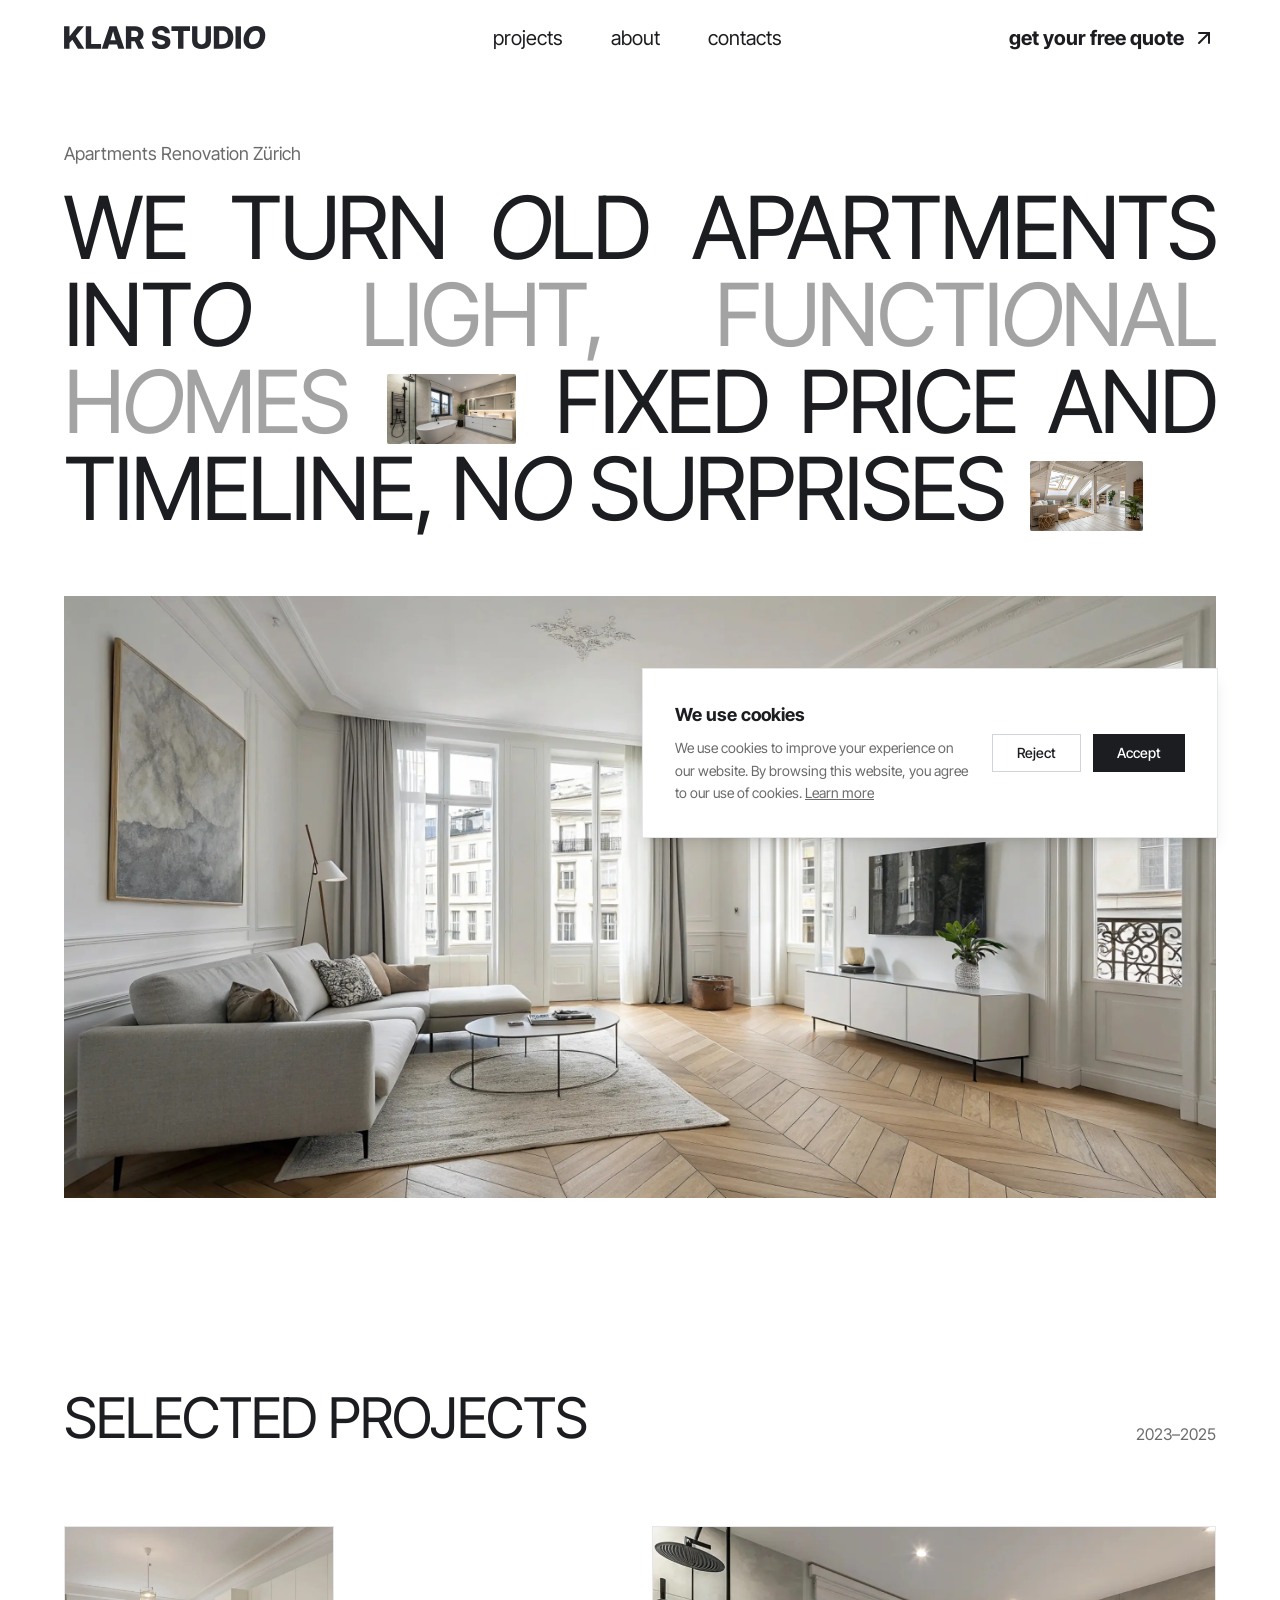
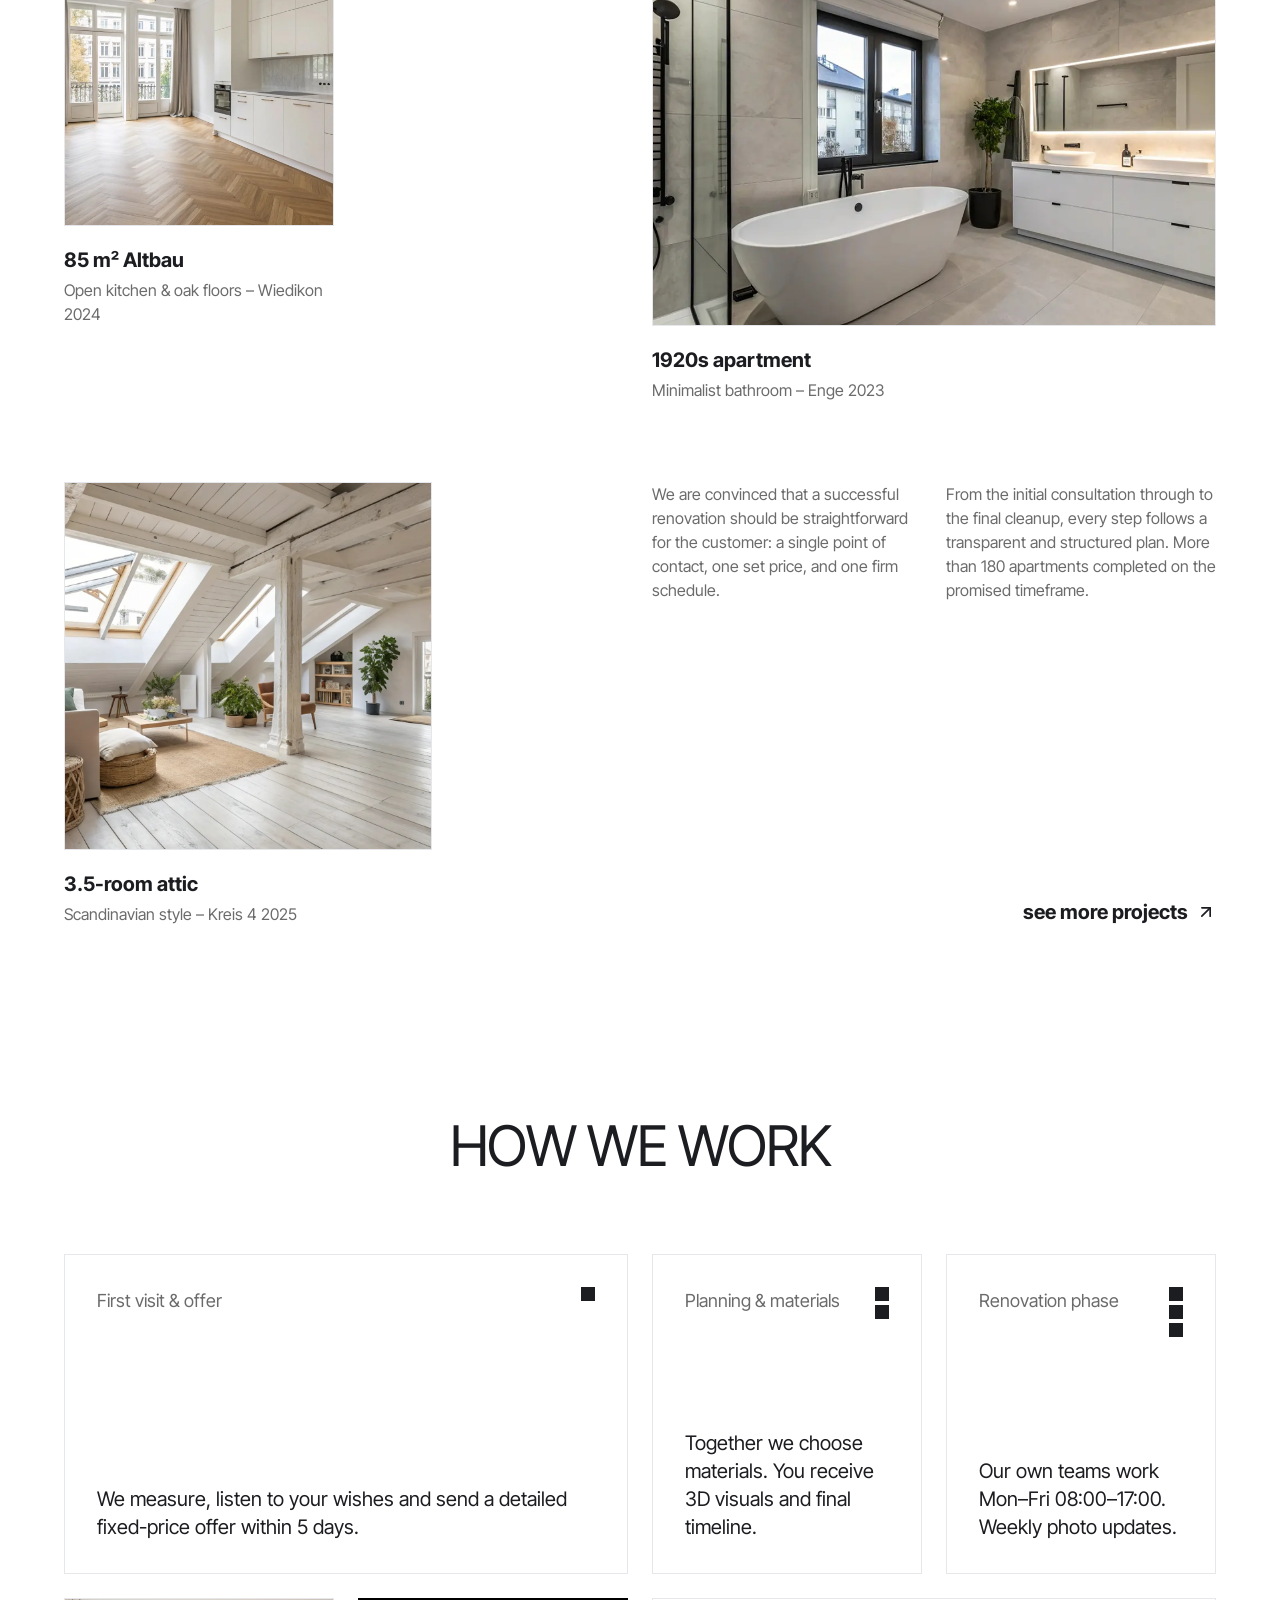
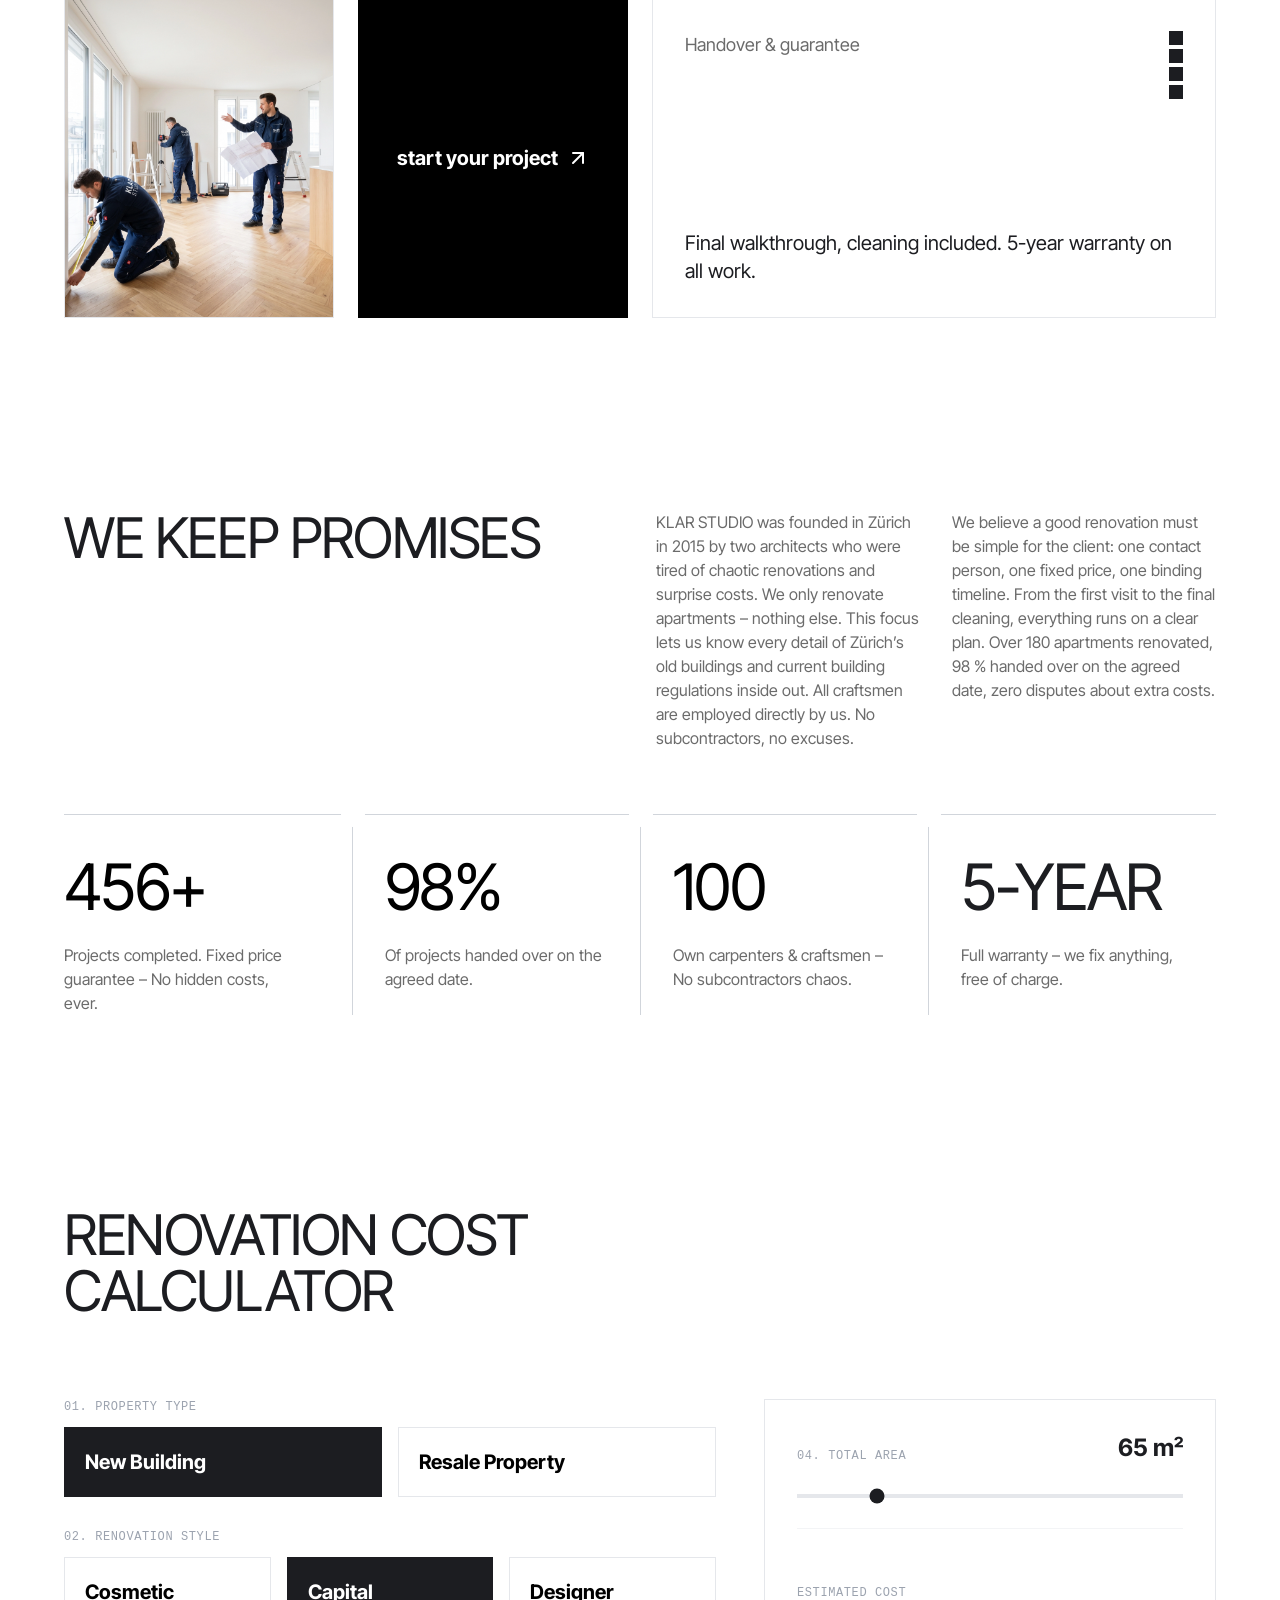
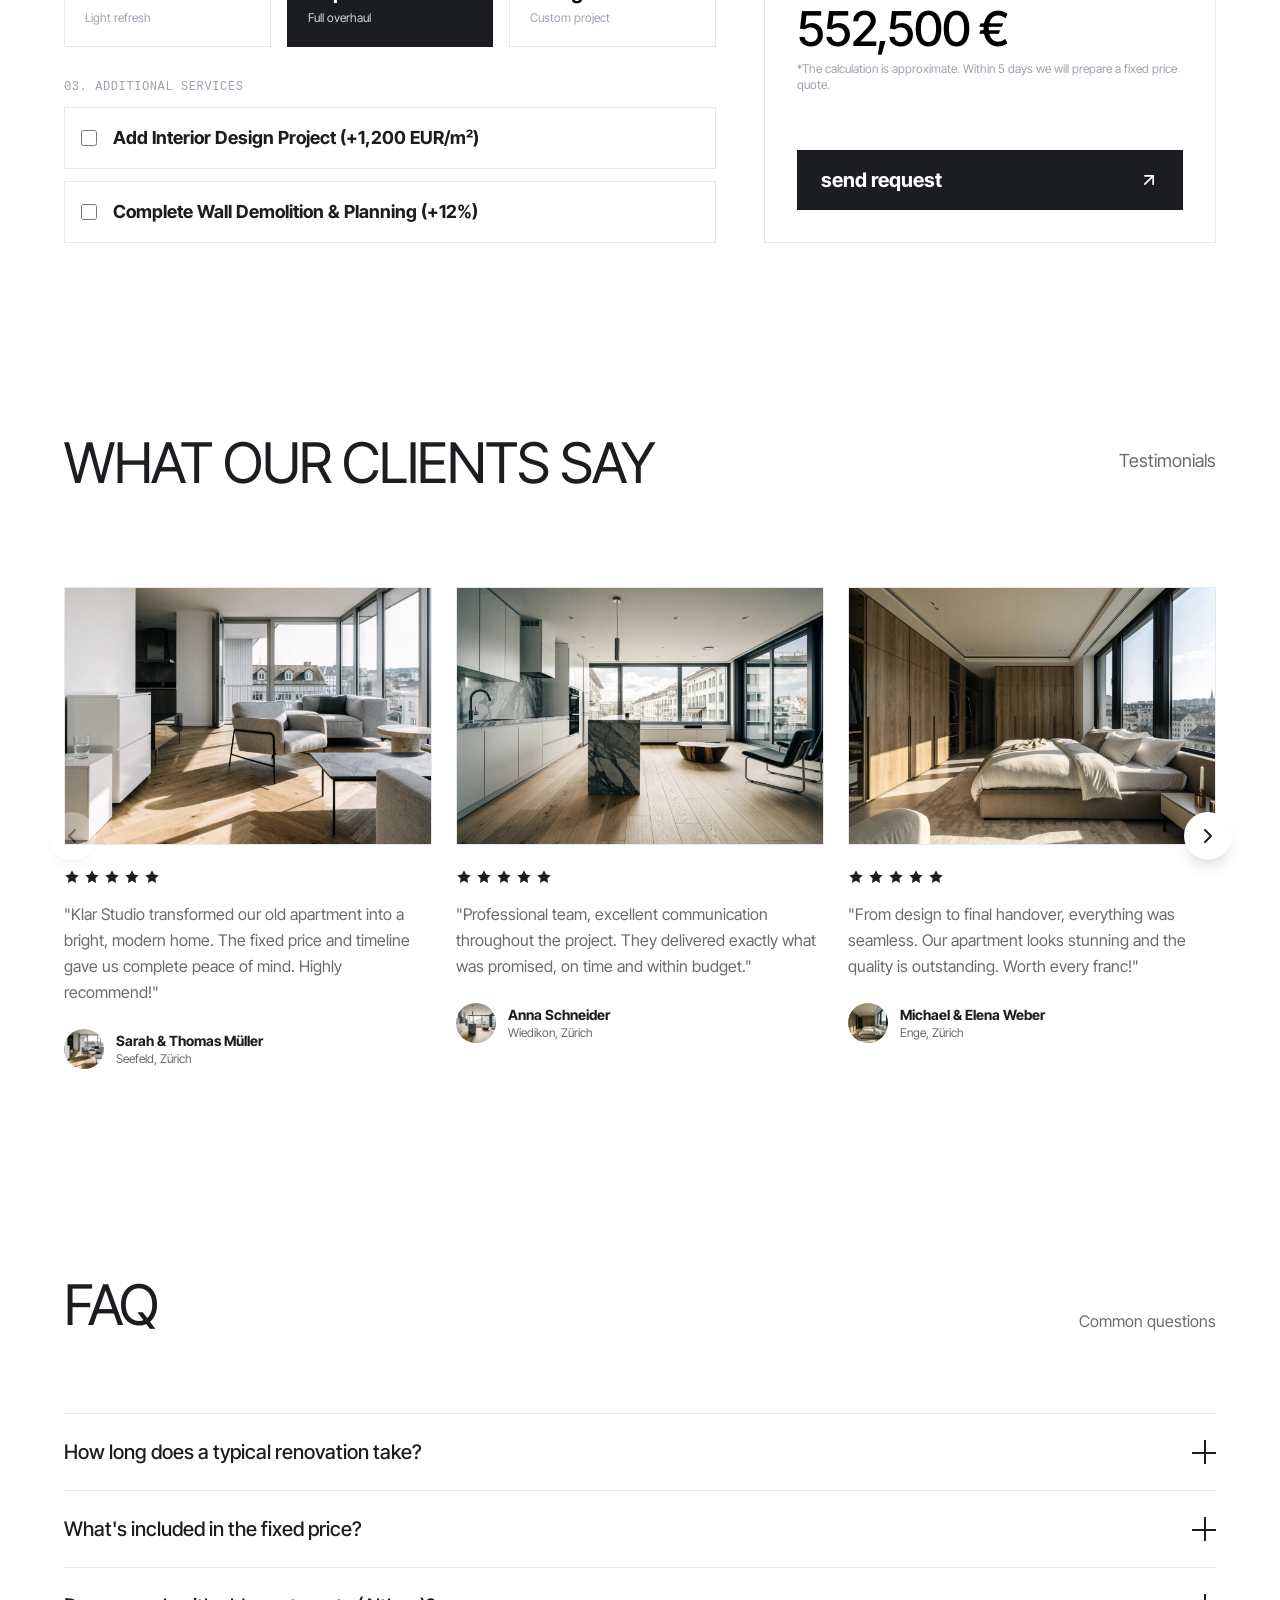
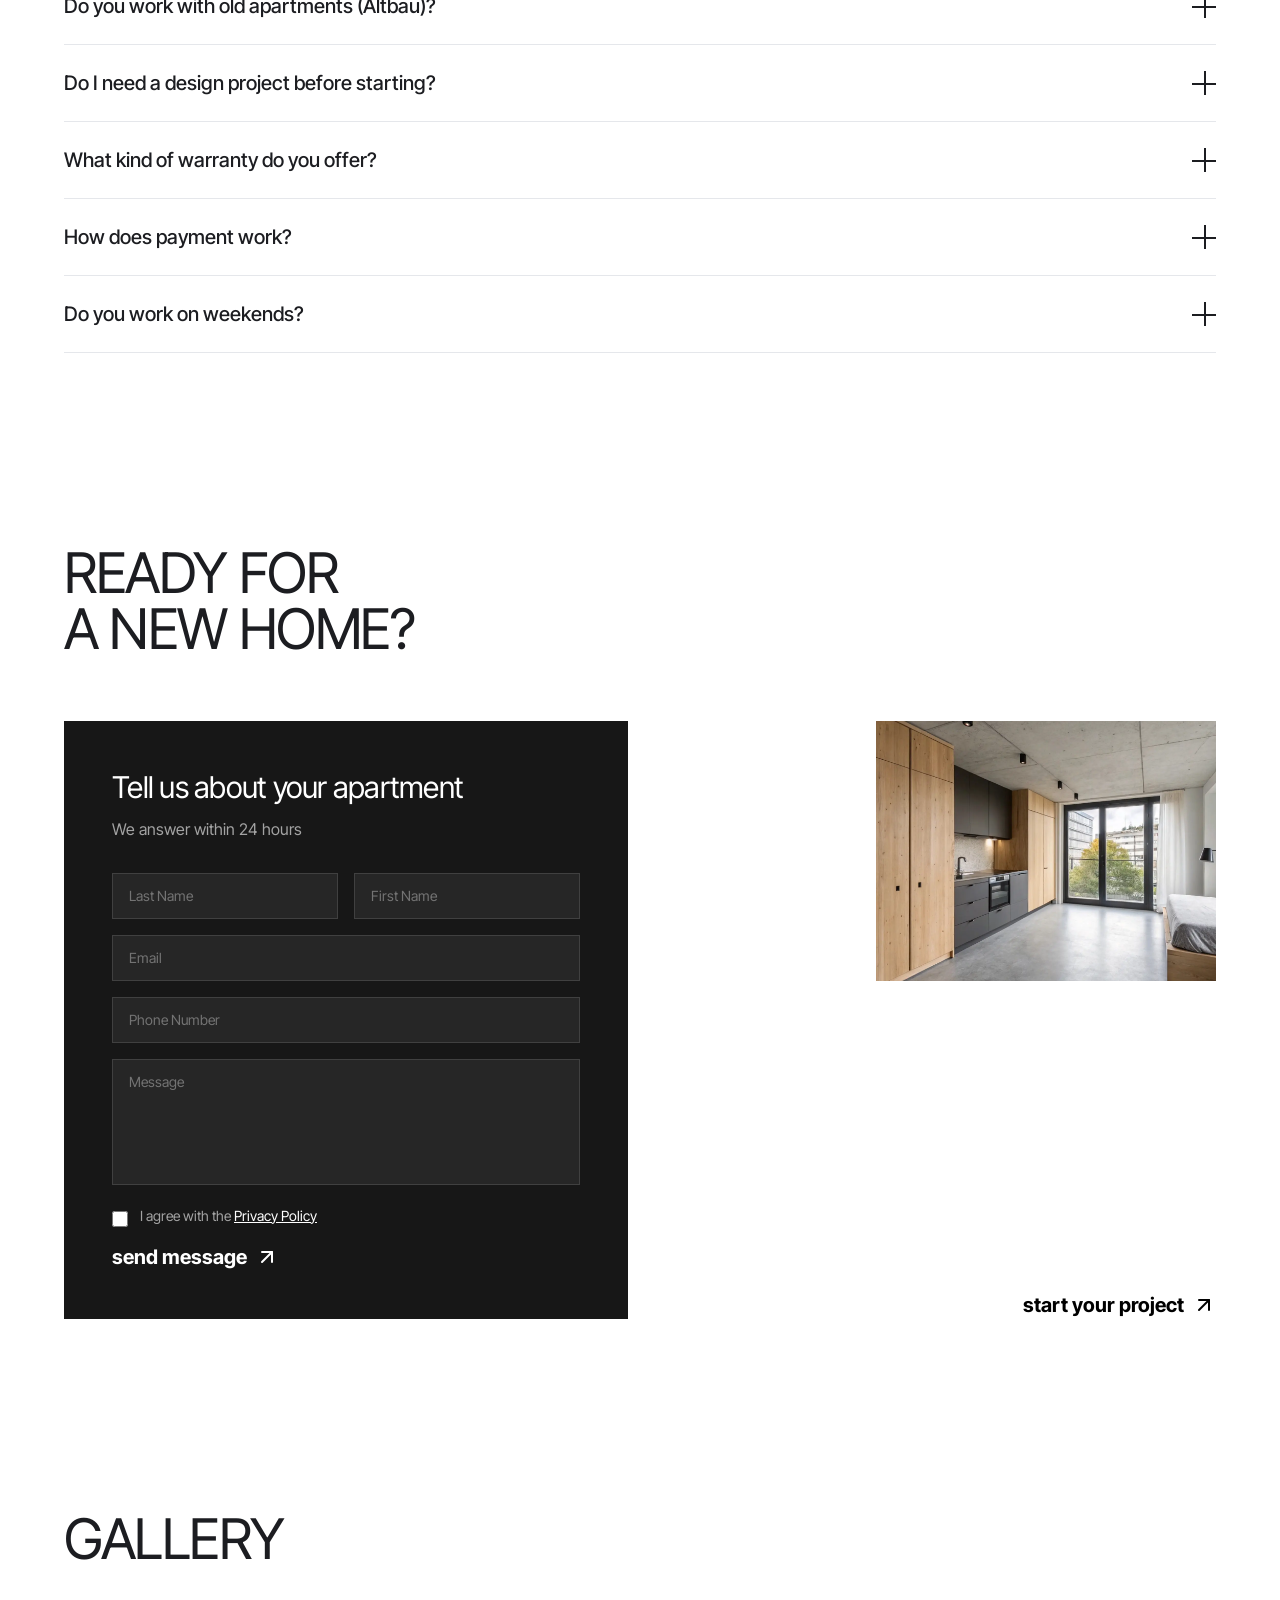
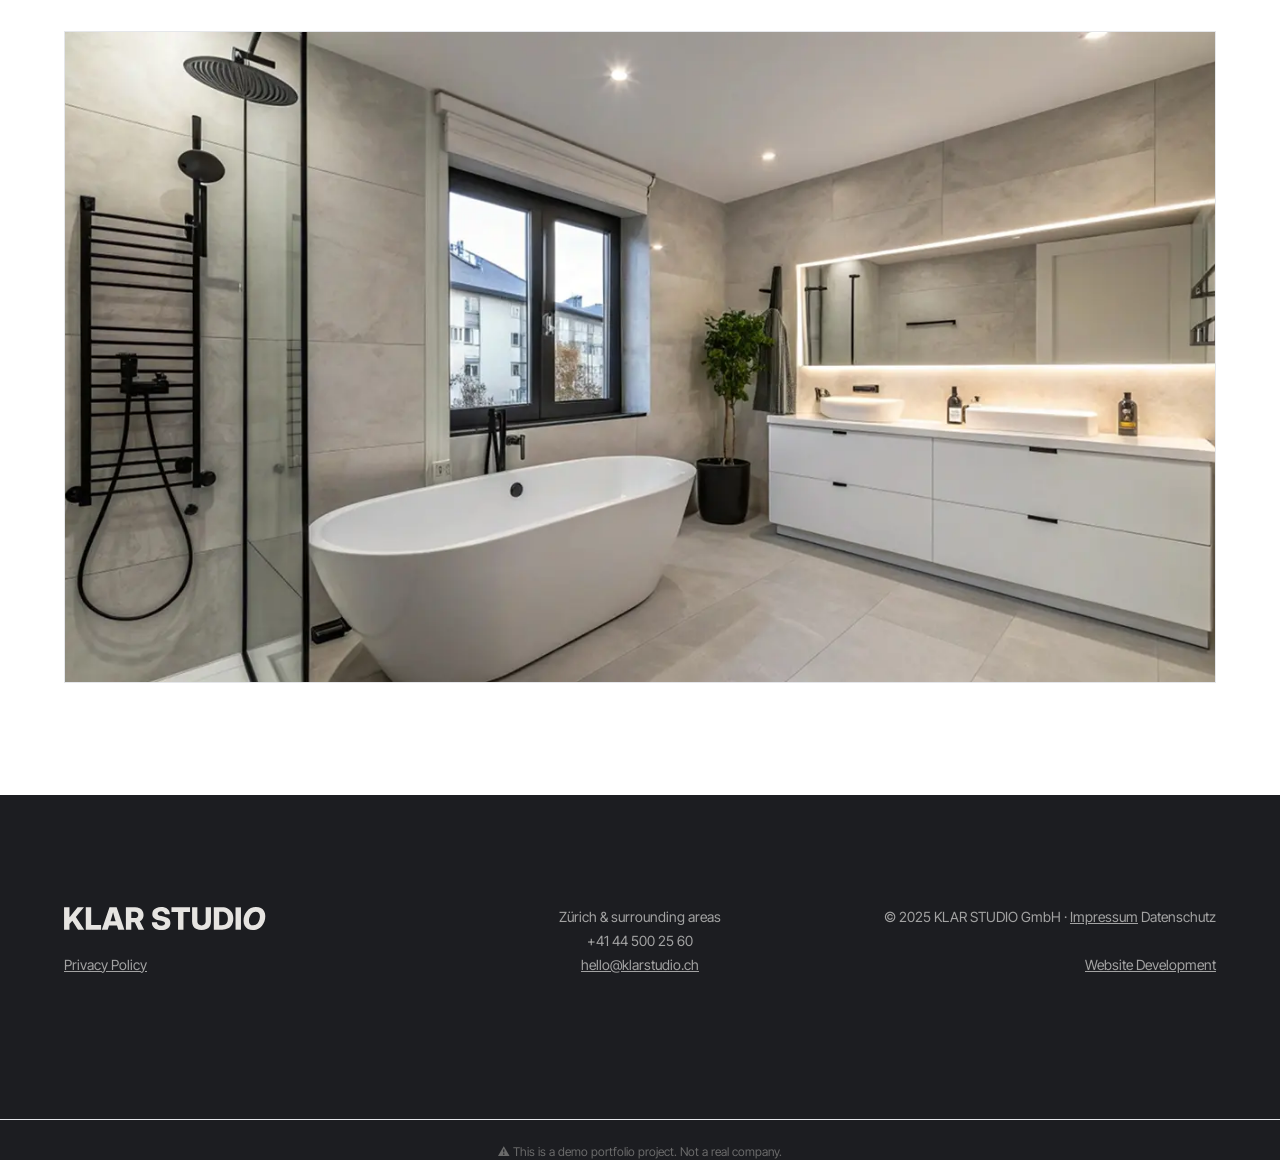
==== commit 368234ea: "Add files via upload" ====
--- a/index.html
+++ b/index.html
@@ -640,12 +640,10 @@
     </div>
   </div>
 </section>
-<!-- ===== GALLERY HEADING ===== -->
-<section class="section-pad mx-auto max-w-[1440px] mt-32 sm:mt-40 lg:mt-56 text-center">
-  <h2 class="text-4xl uppercase tracking-tight sm:text-5xl lg:text-[3.5rem]">Gallery</h2>
-</section>
+
     <!-- ===== DYNAMIC GALLERY SECTION ===== -->
-<section class="section-pad mx-auto max-w-[1440px] mt-24 sm:mt-32 lg:mt-24">
+<section id="quote" class="section-pad mx-auto max-w-[1440px] mt-24 sm:mt-32 lg:mt-48">
+  <h2 class="text-4xl uppercase leading-[0.95] tracking-tight text-left mb-10 sm:text-5xl lg:text-[3.5rem] lg:mb-16">Gallery</h2>
   <div id="project-gallery" class="relative w-full overflow-hidden border border-gray-200 group">
     
     <!-- Контейнер для фото -->
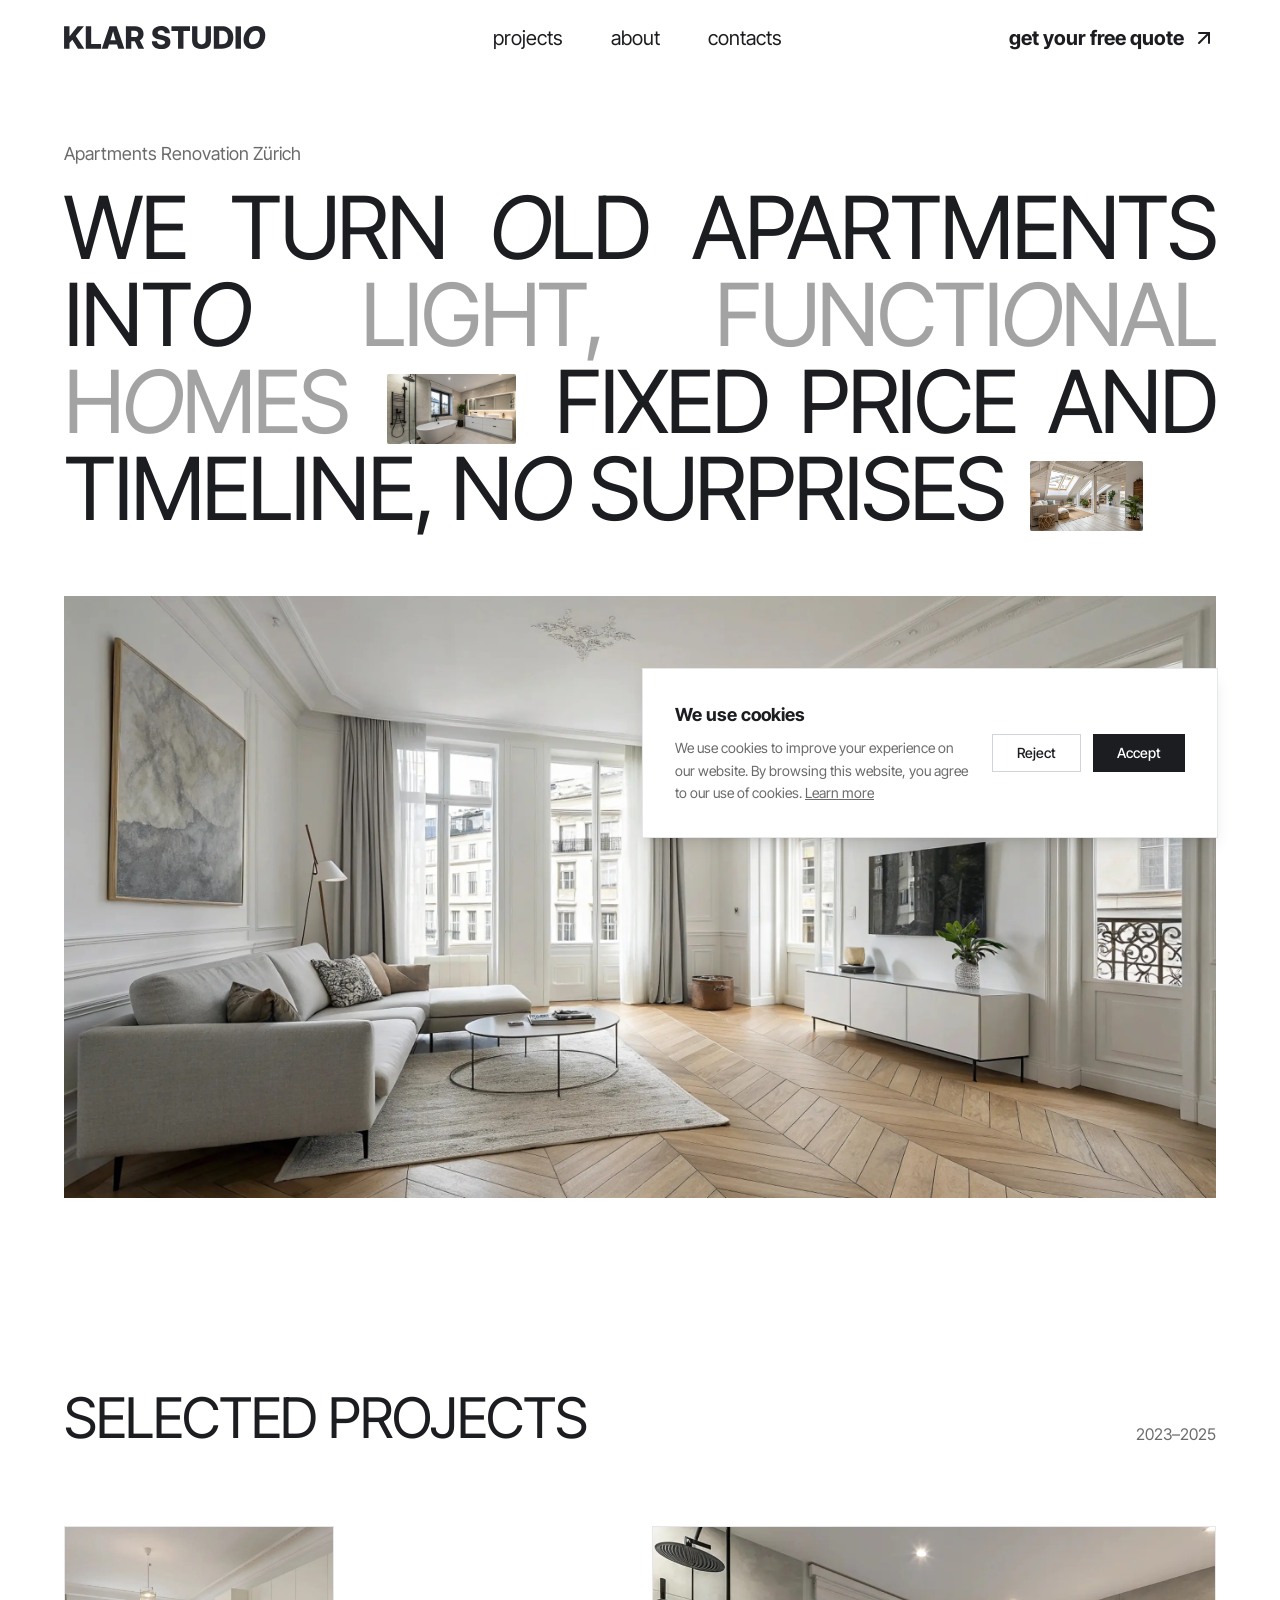
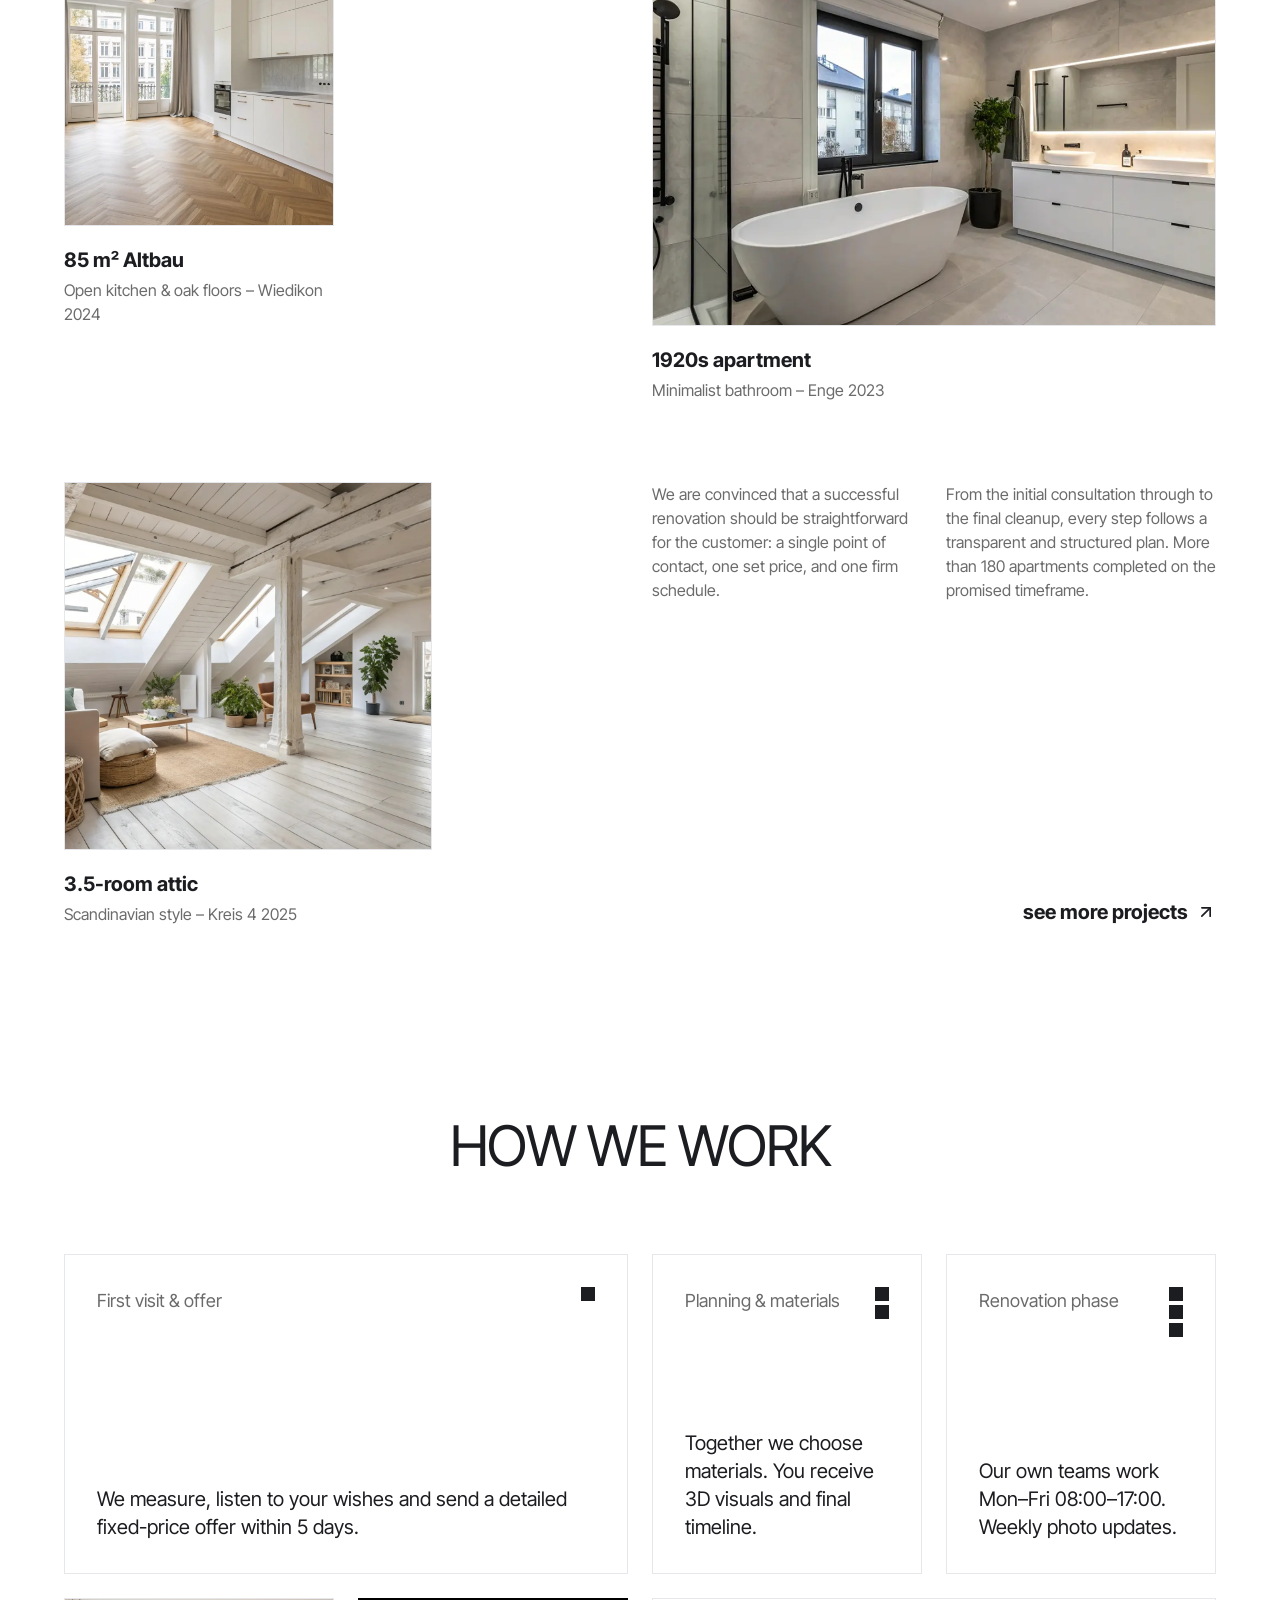
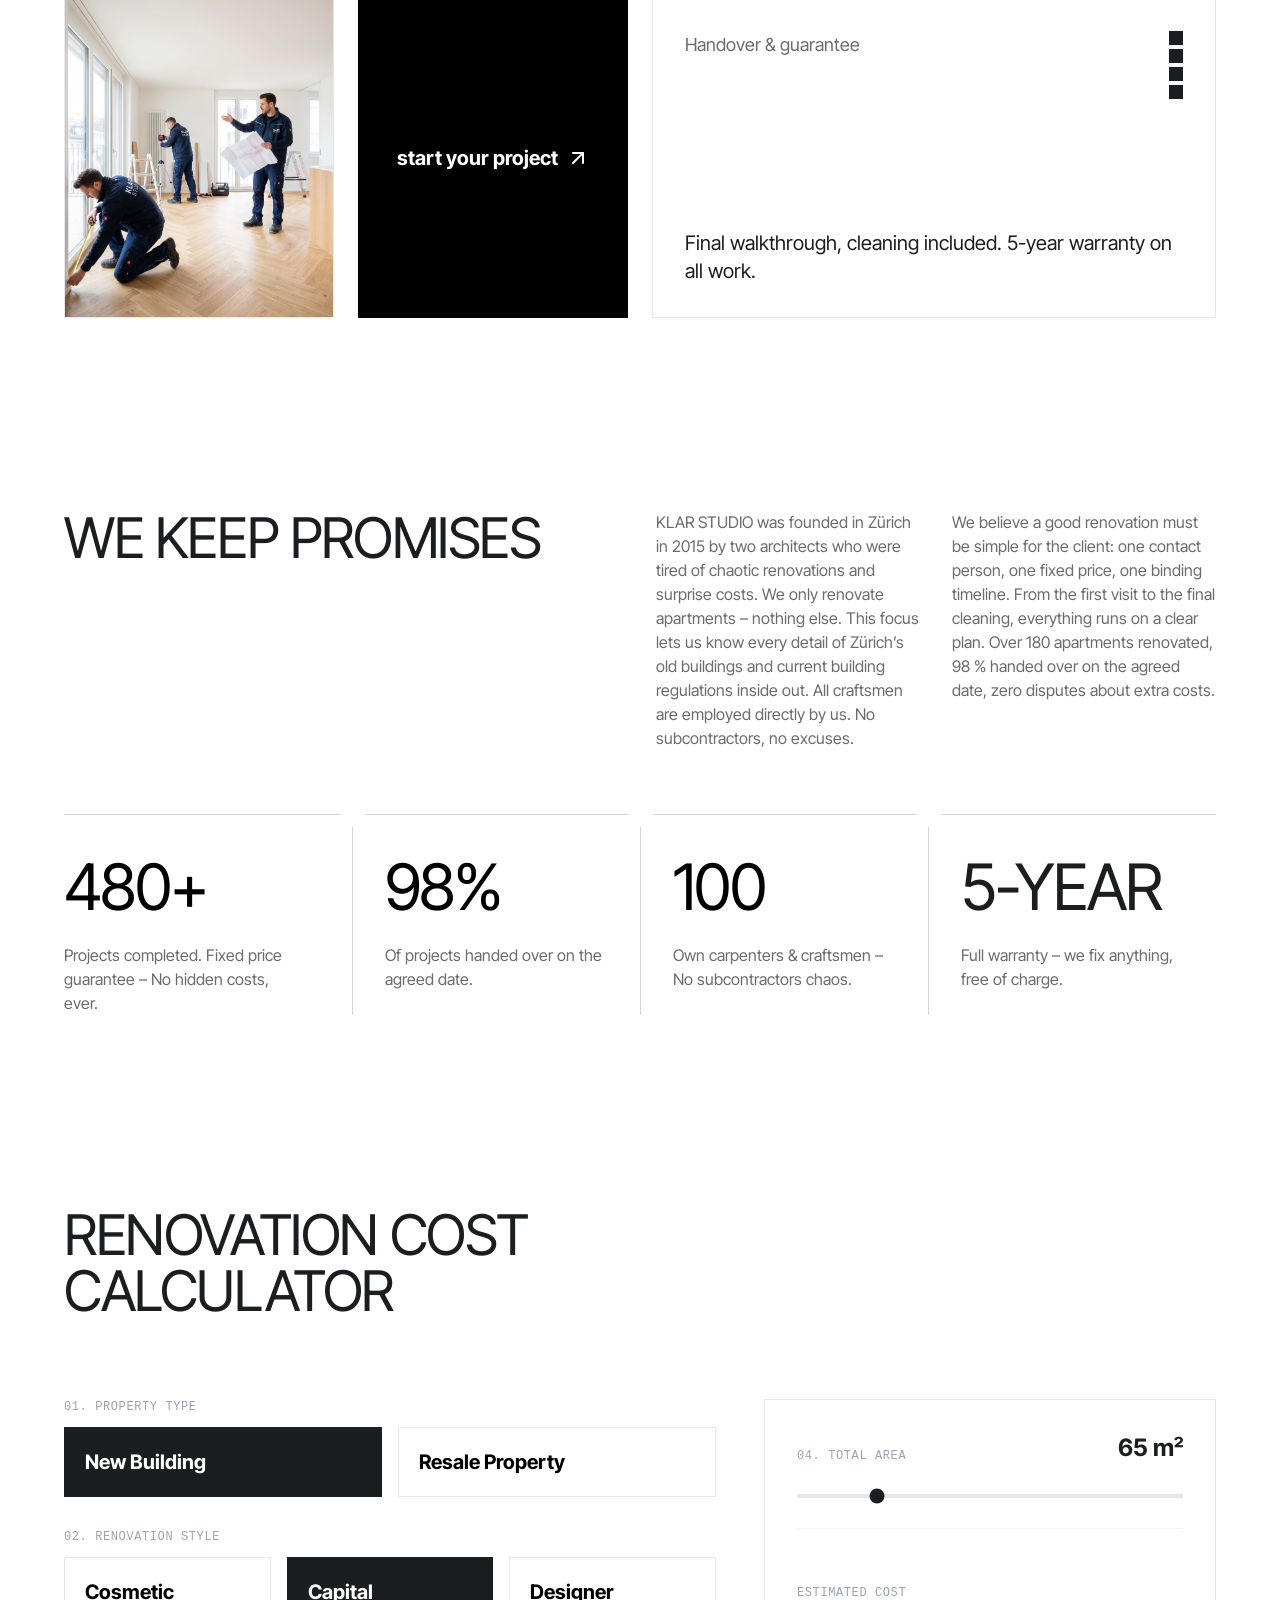
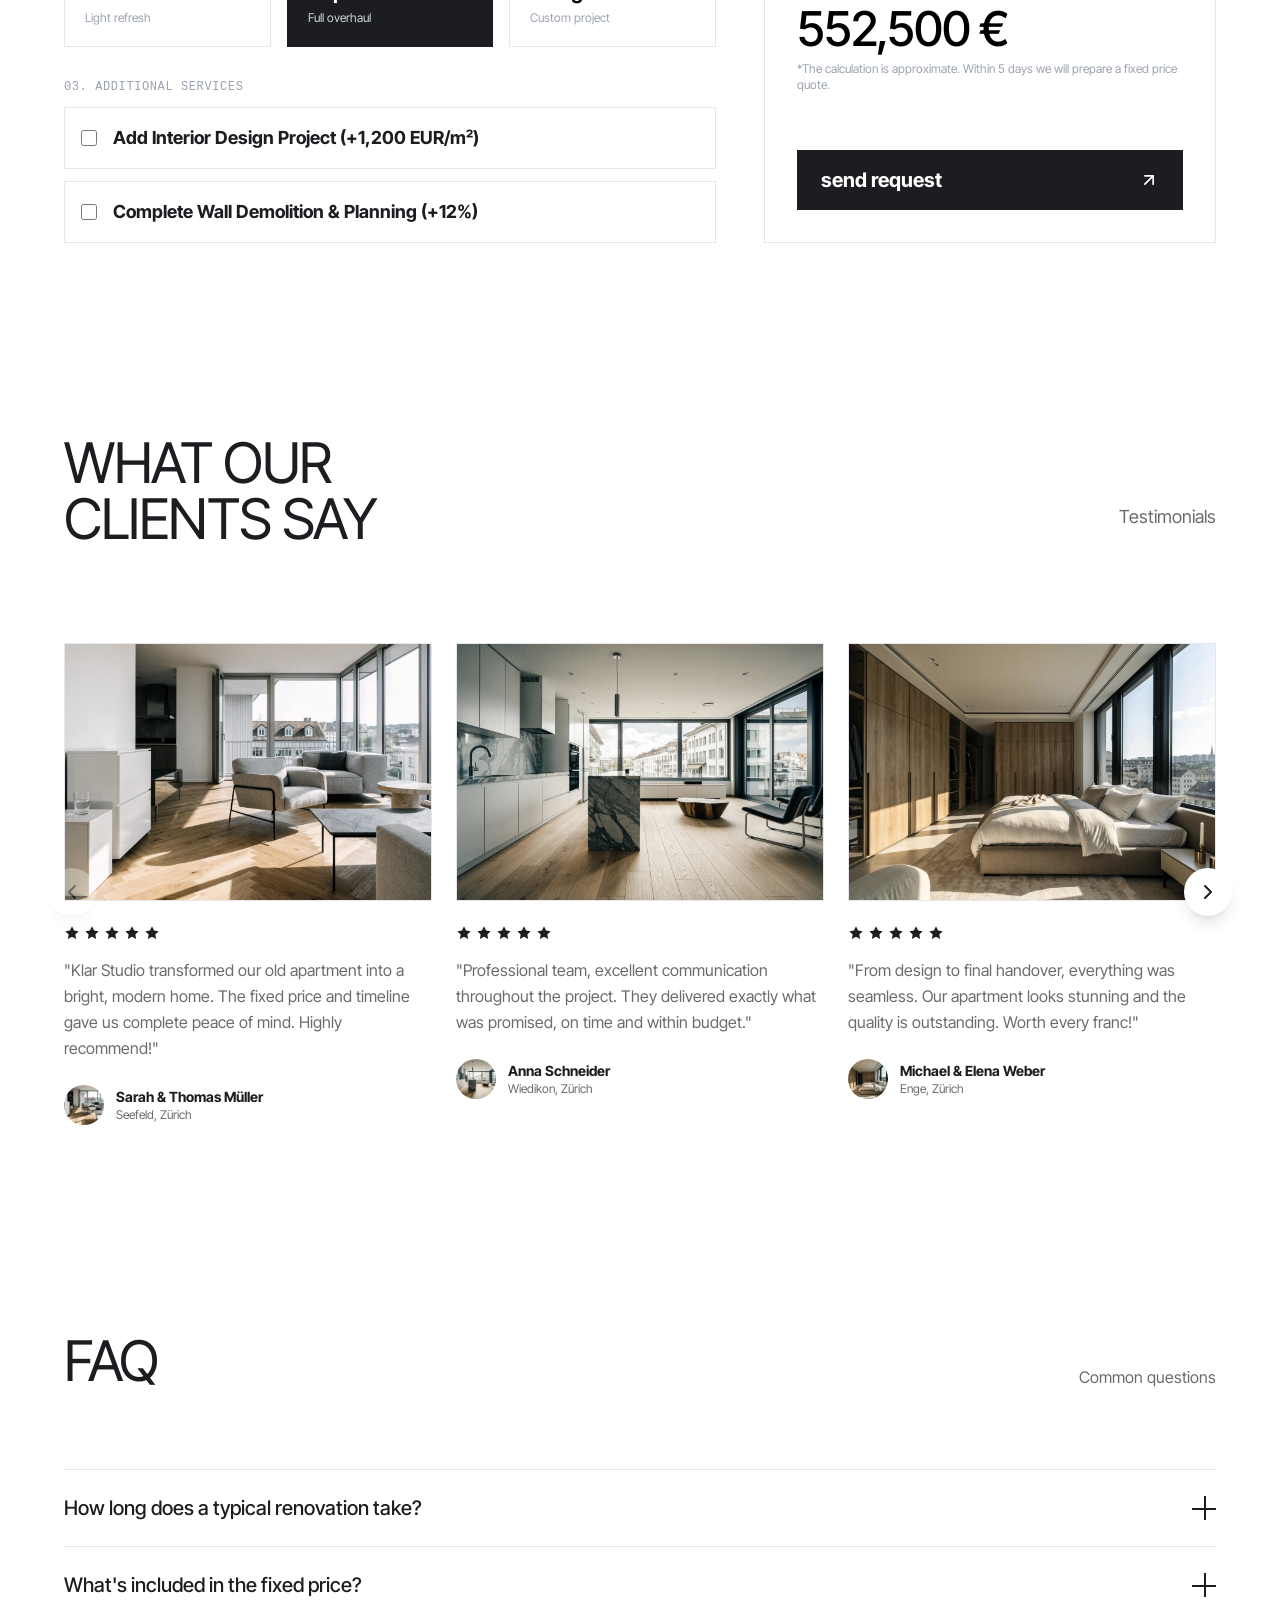
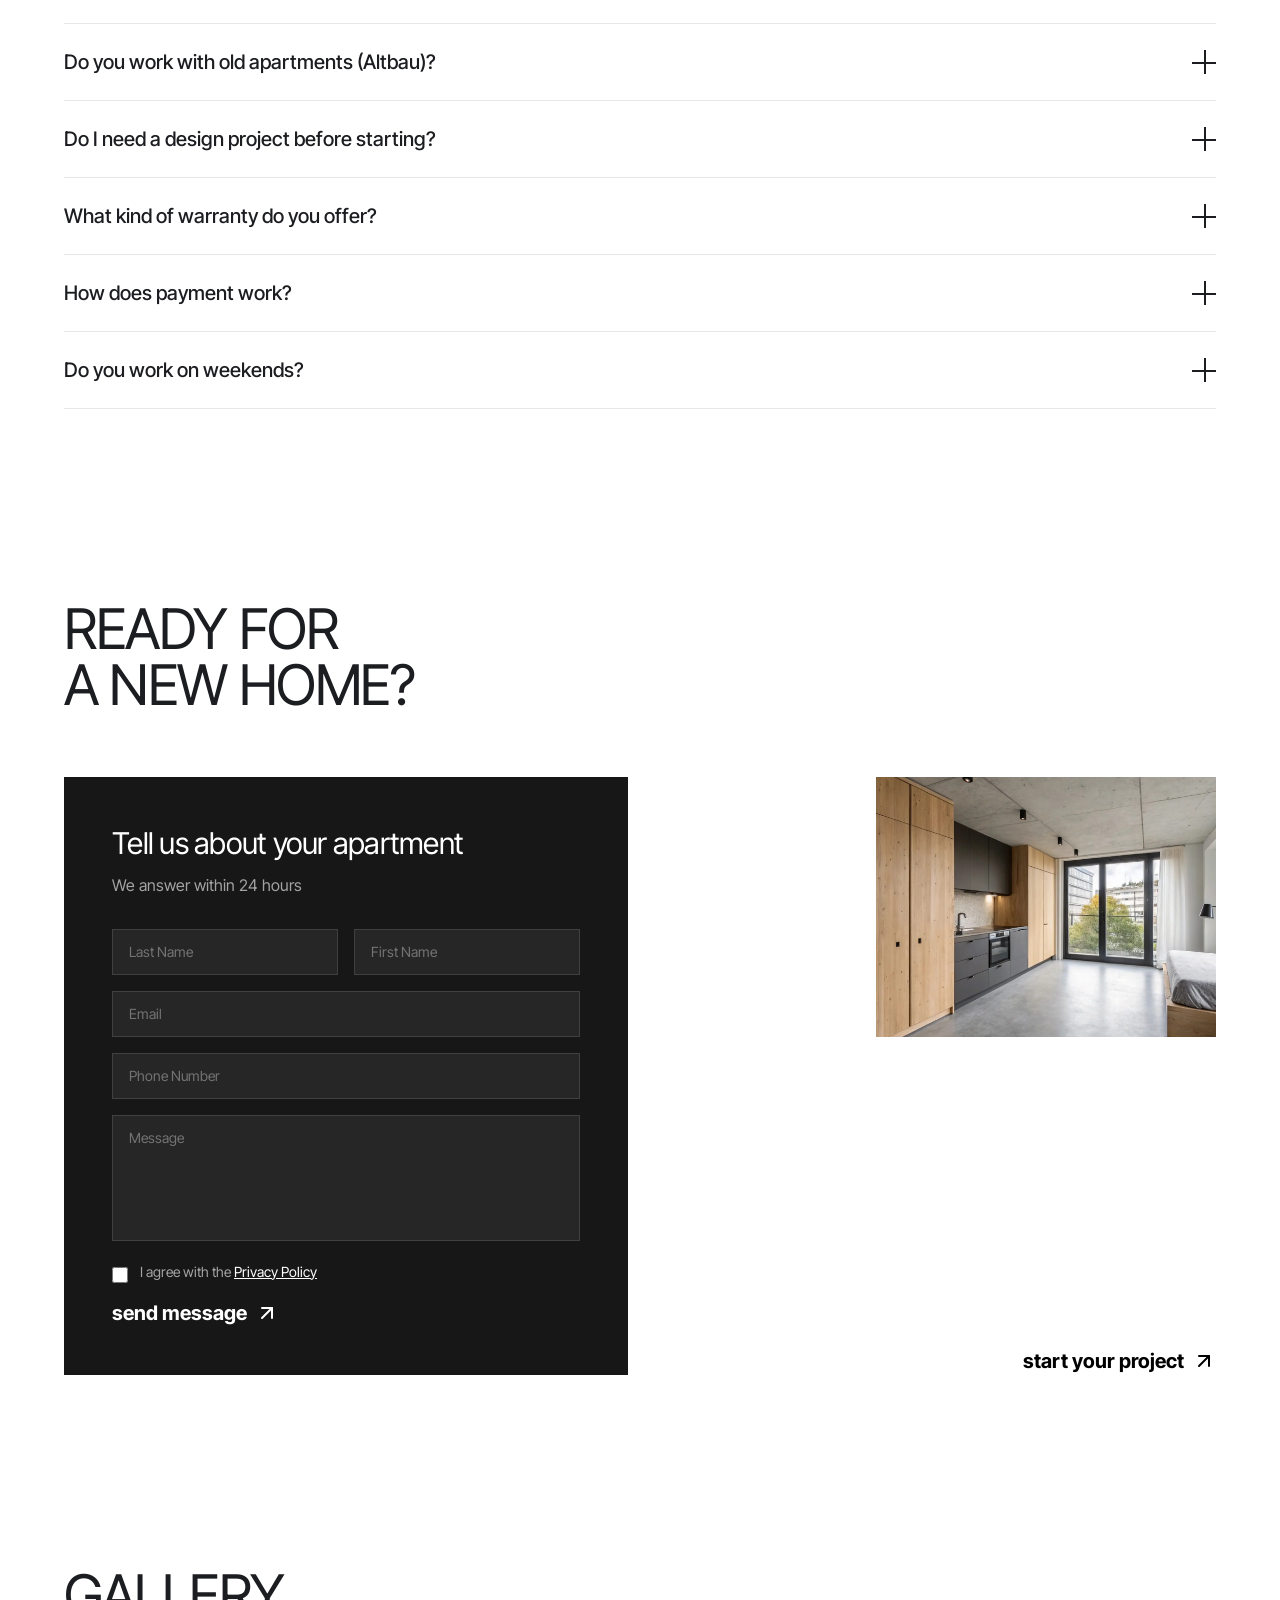
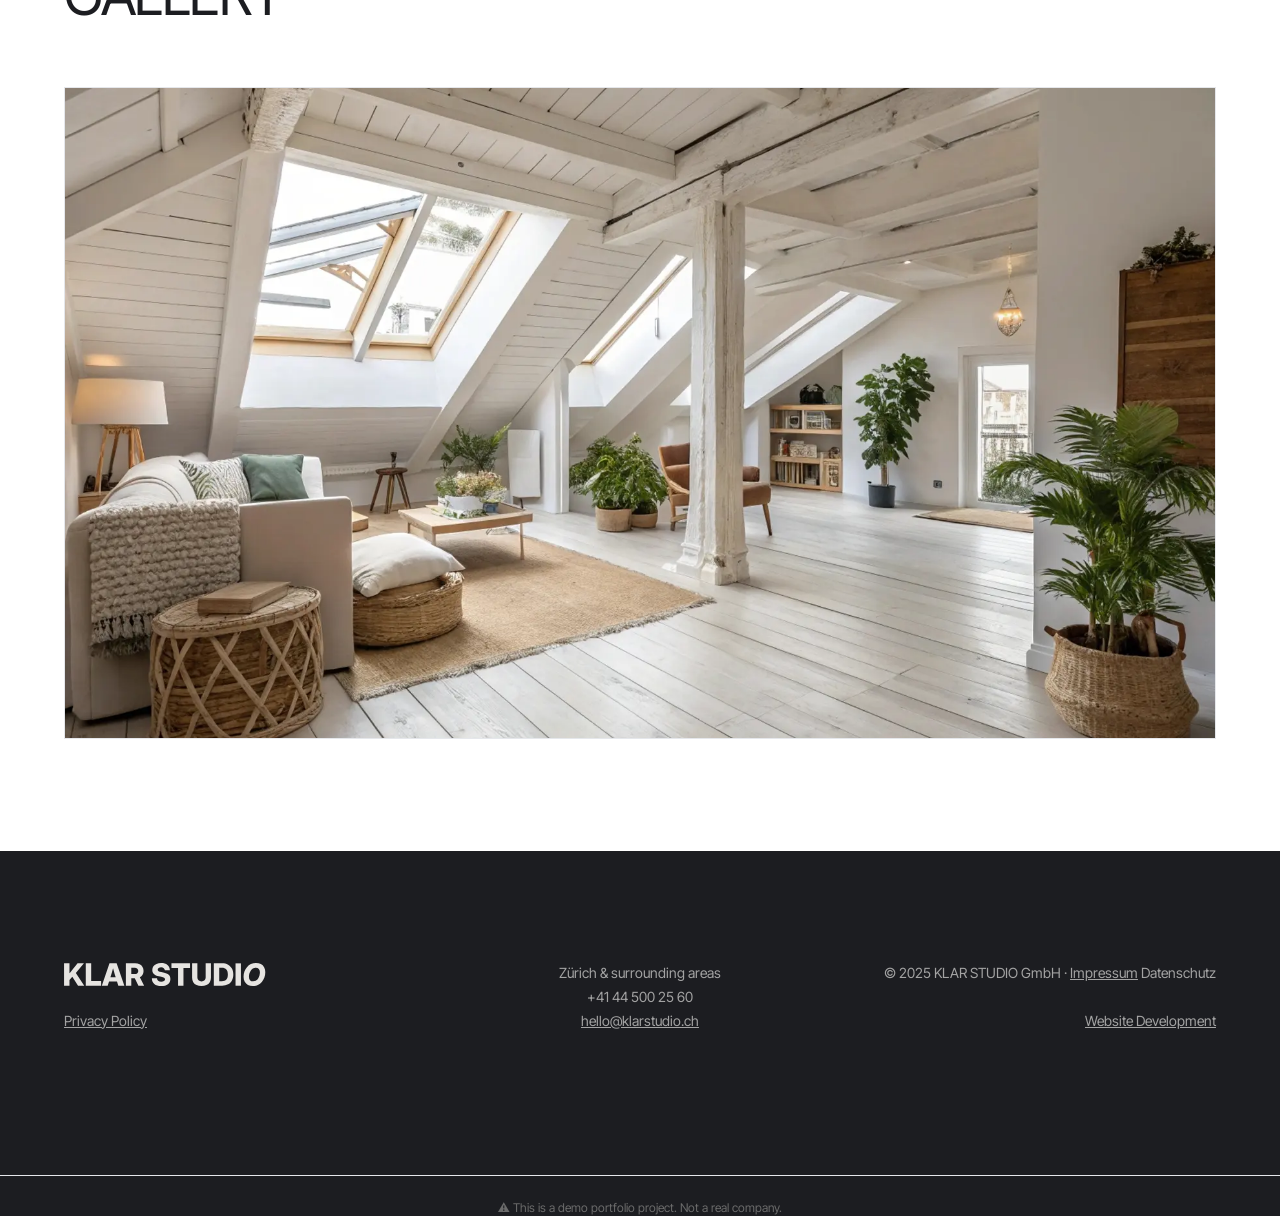
==== commit 6473cafd: "Add files via upload" ====
--- a/index.html
+++ b/index.html
@@ -265,7 +265,7 @@
   <!-- Заголовок секции -->
   <div class="mb-16 flex flex-col justify-between gap-4 sm:flex-row sm:items-end lg:mb-24 fade-in-up">
     <div>
-      <h2 class="fade-in-up text-4xl uppercase leading-[0.95] tracking-tight sm:text-5xl lg:col-span-6 lg:text-[3.5rem]">What our clients say</h2>
+      <h2 class="fade-in-up text-4xl uppercase leading-[0.95] tracking-tight sm:text-5xl lg:col-span-6 lg:text-[3.5rem]">What our<br>clients say</h2>
     </div>
     <p class="mb-3 text-sm text-muted sm:mb-4 sm:text-base lg:text-lg">Testimonials</p>
   </div>
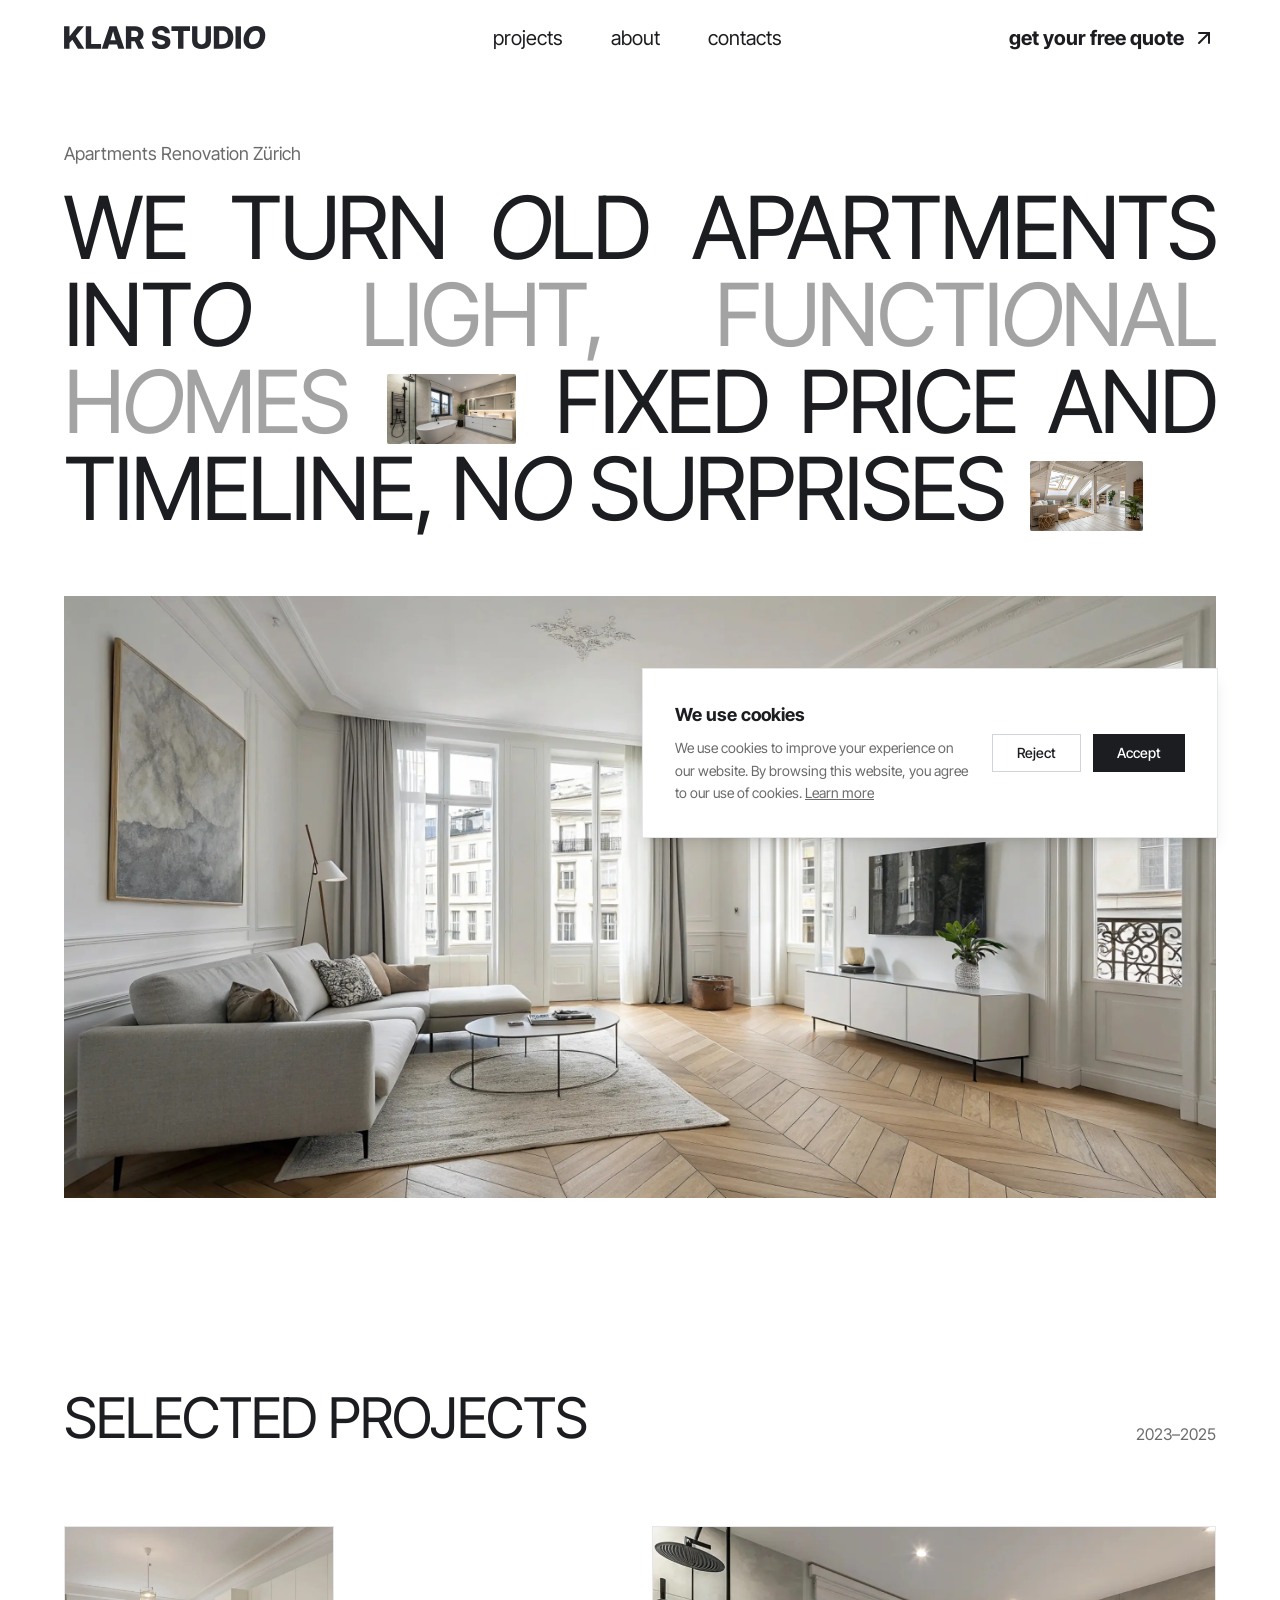
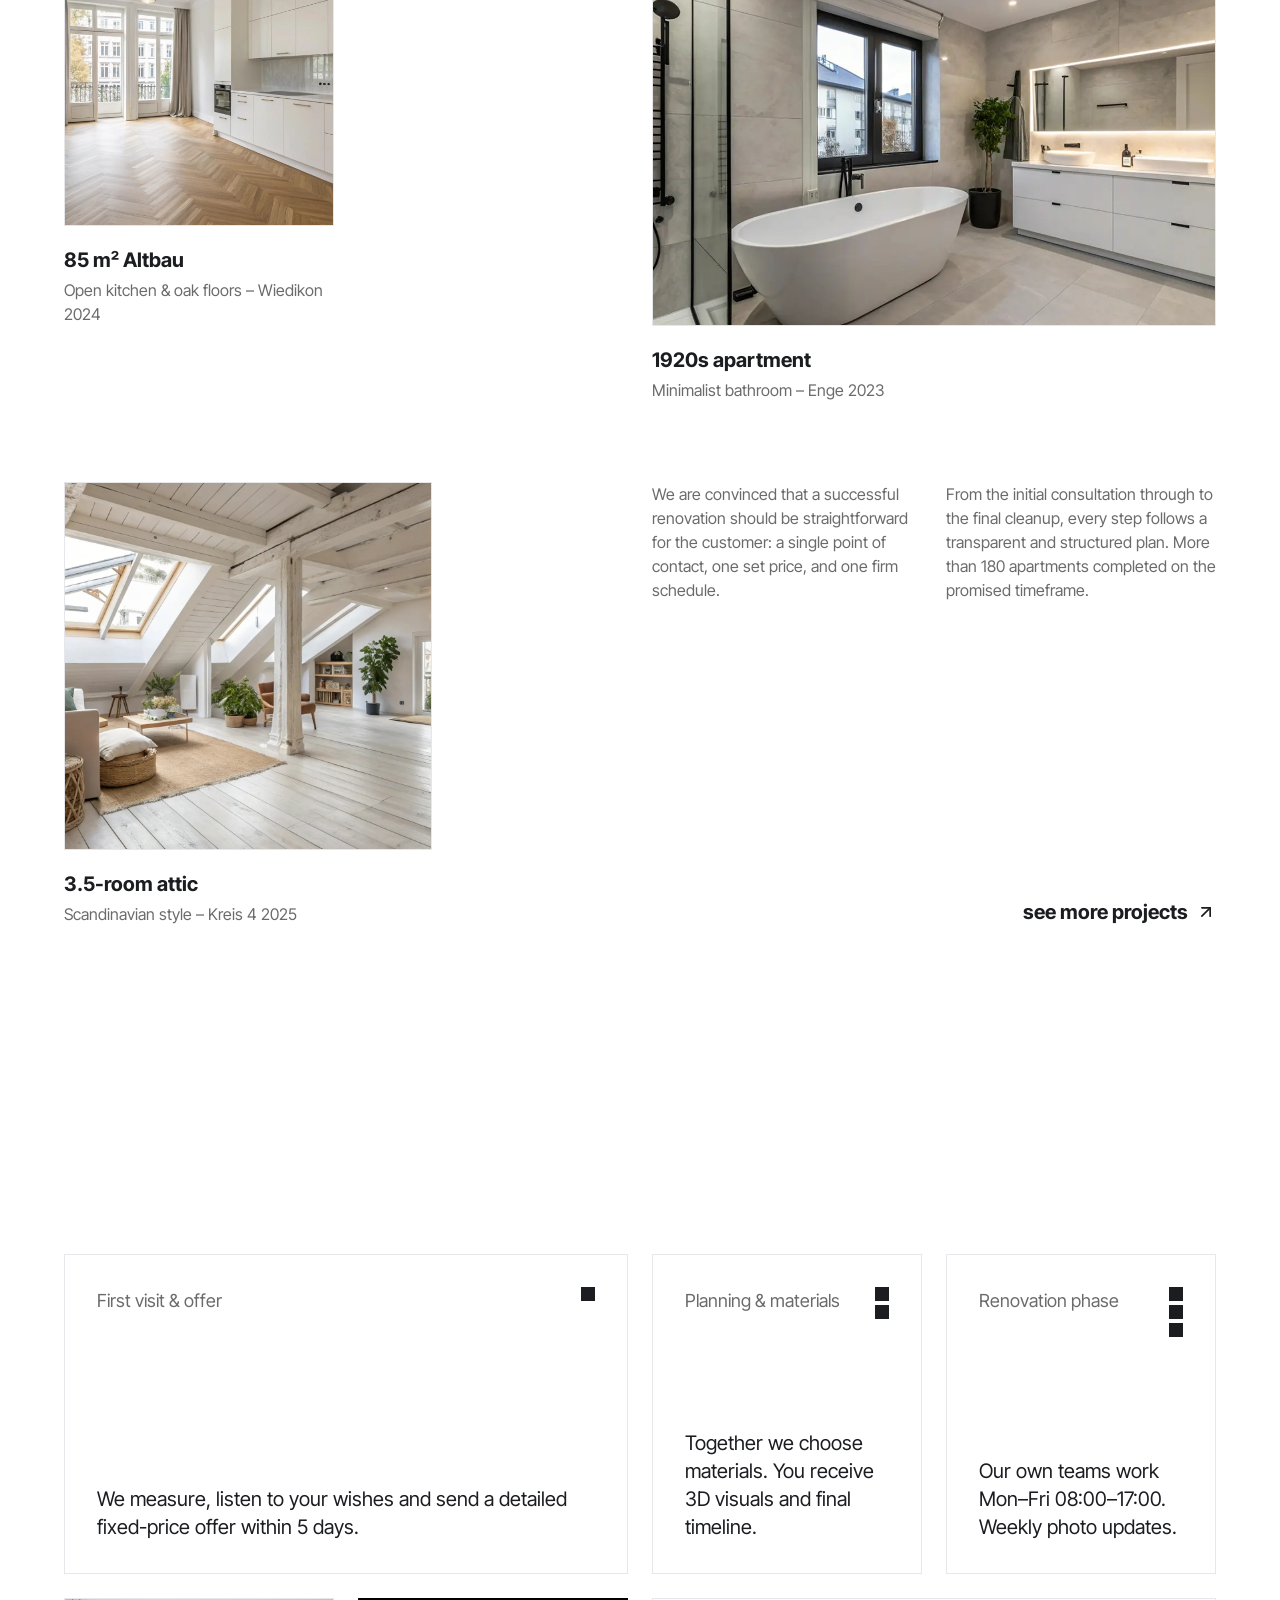
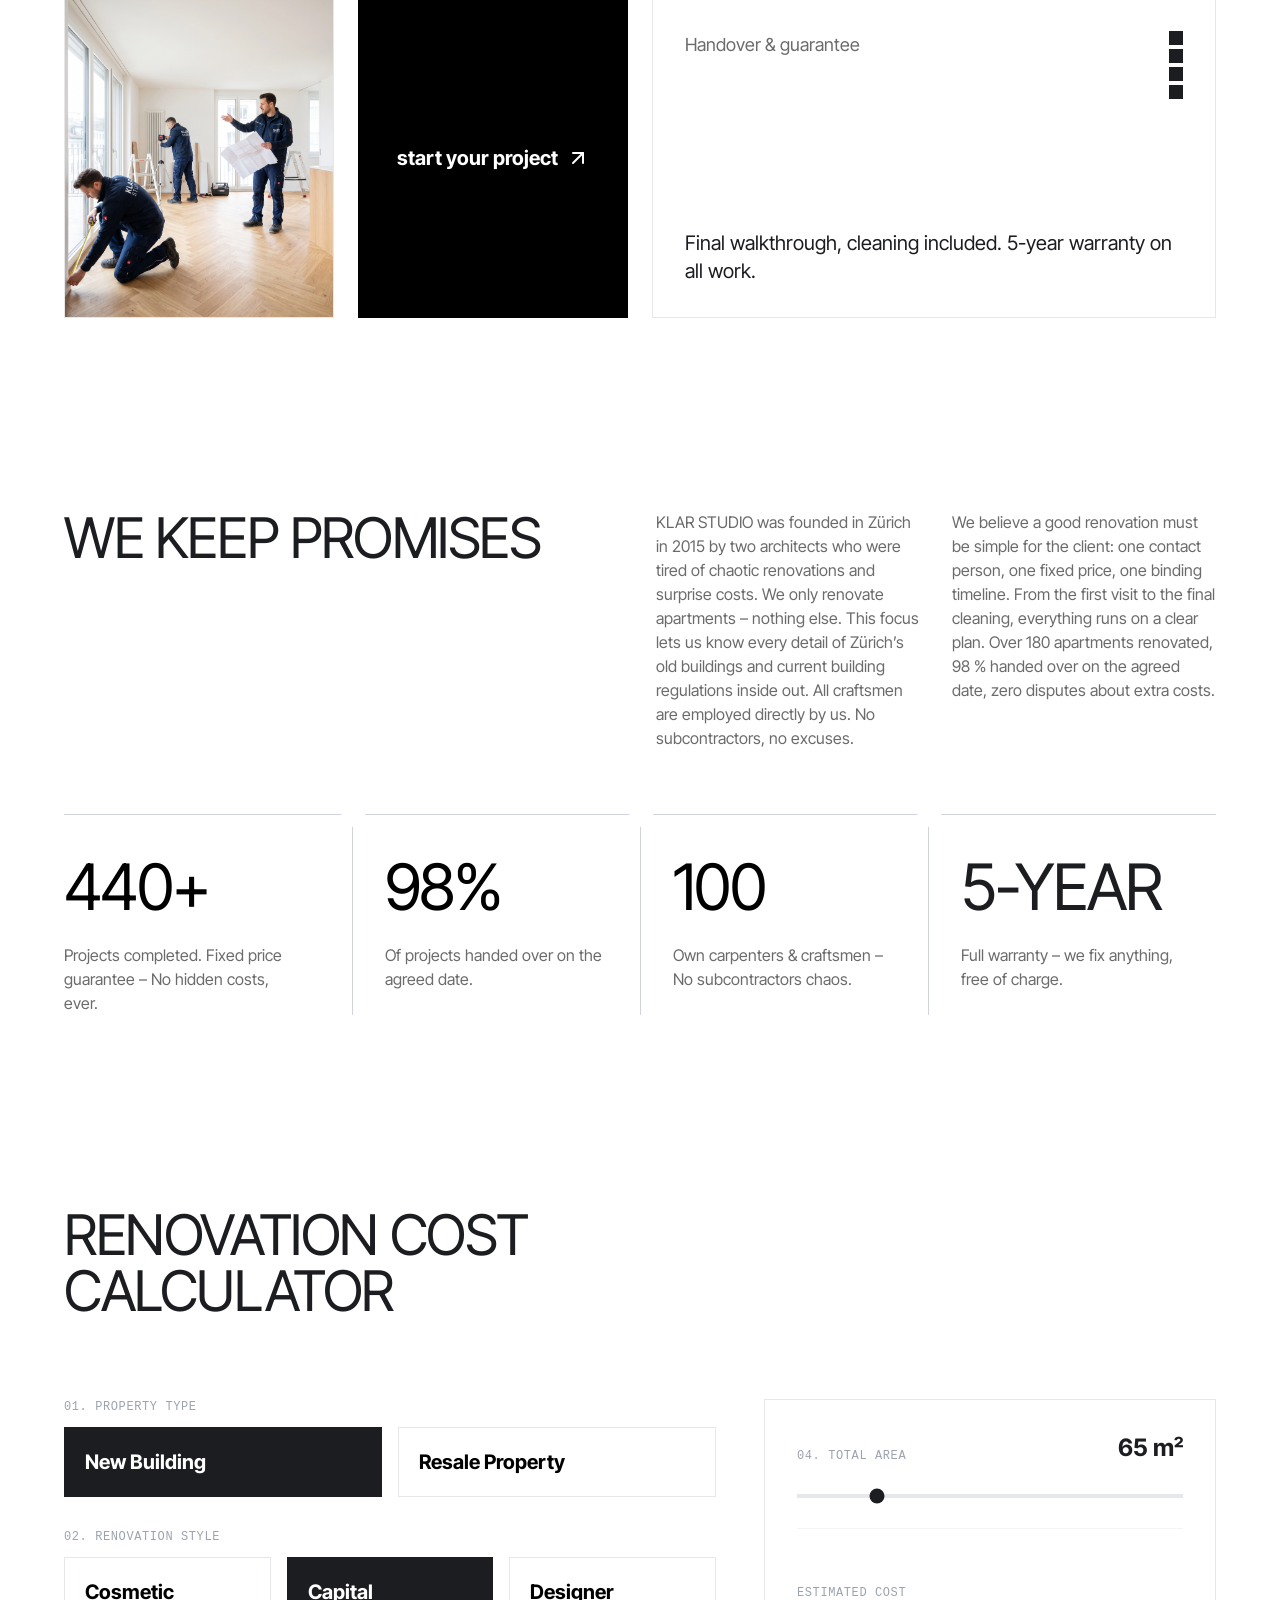
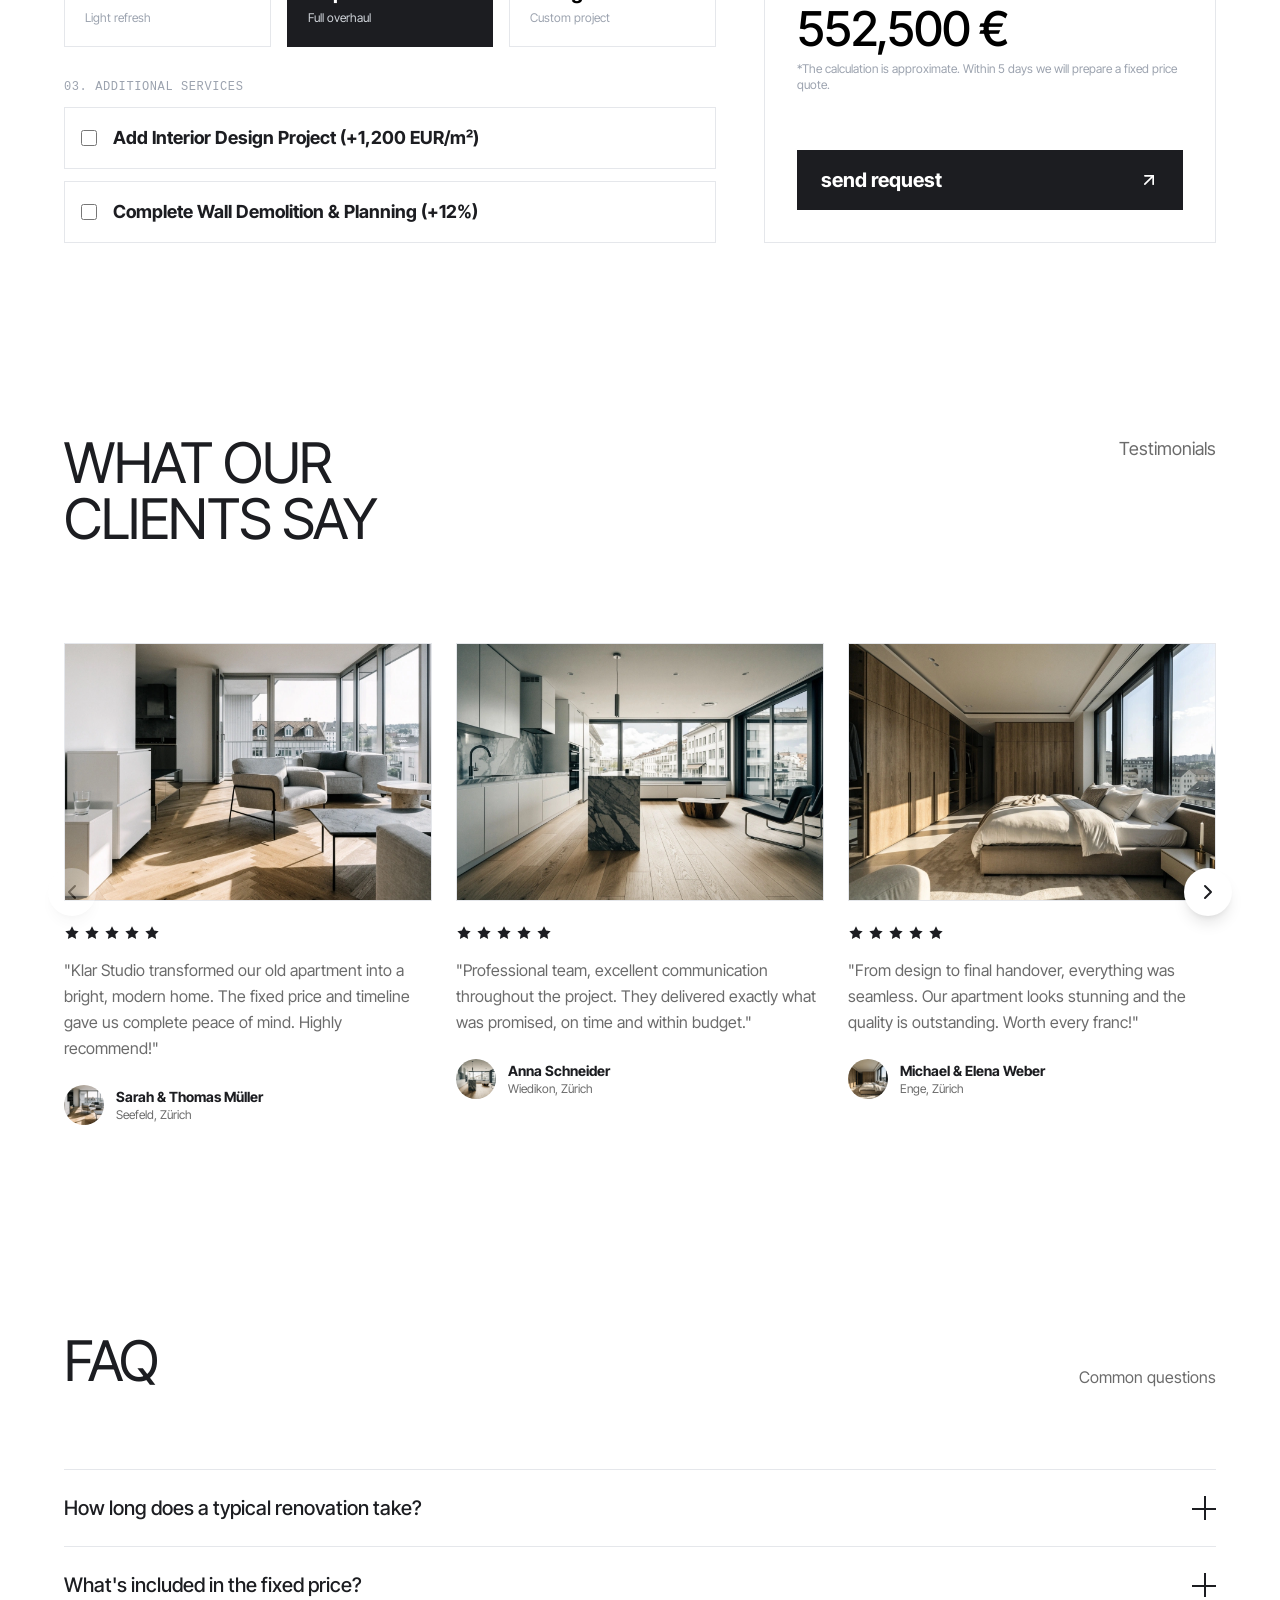
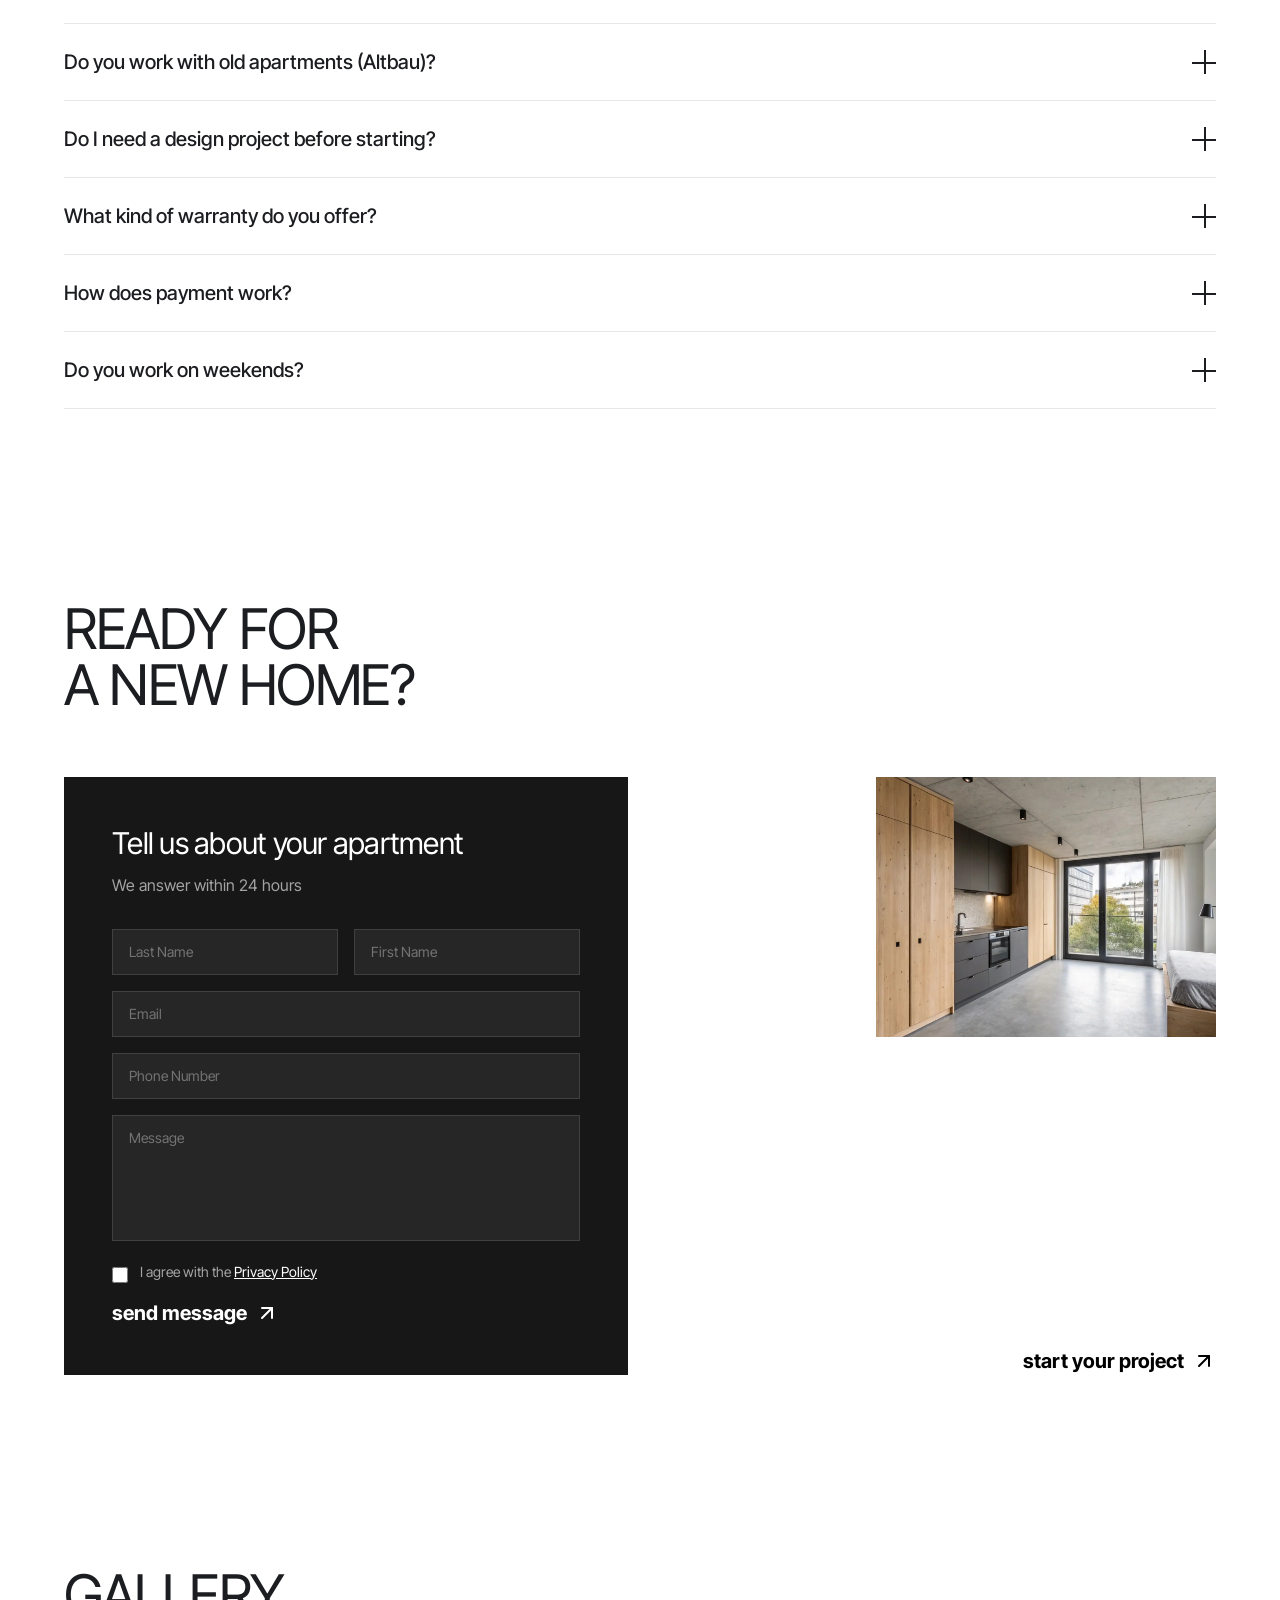
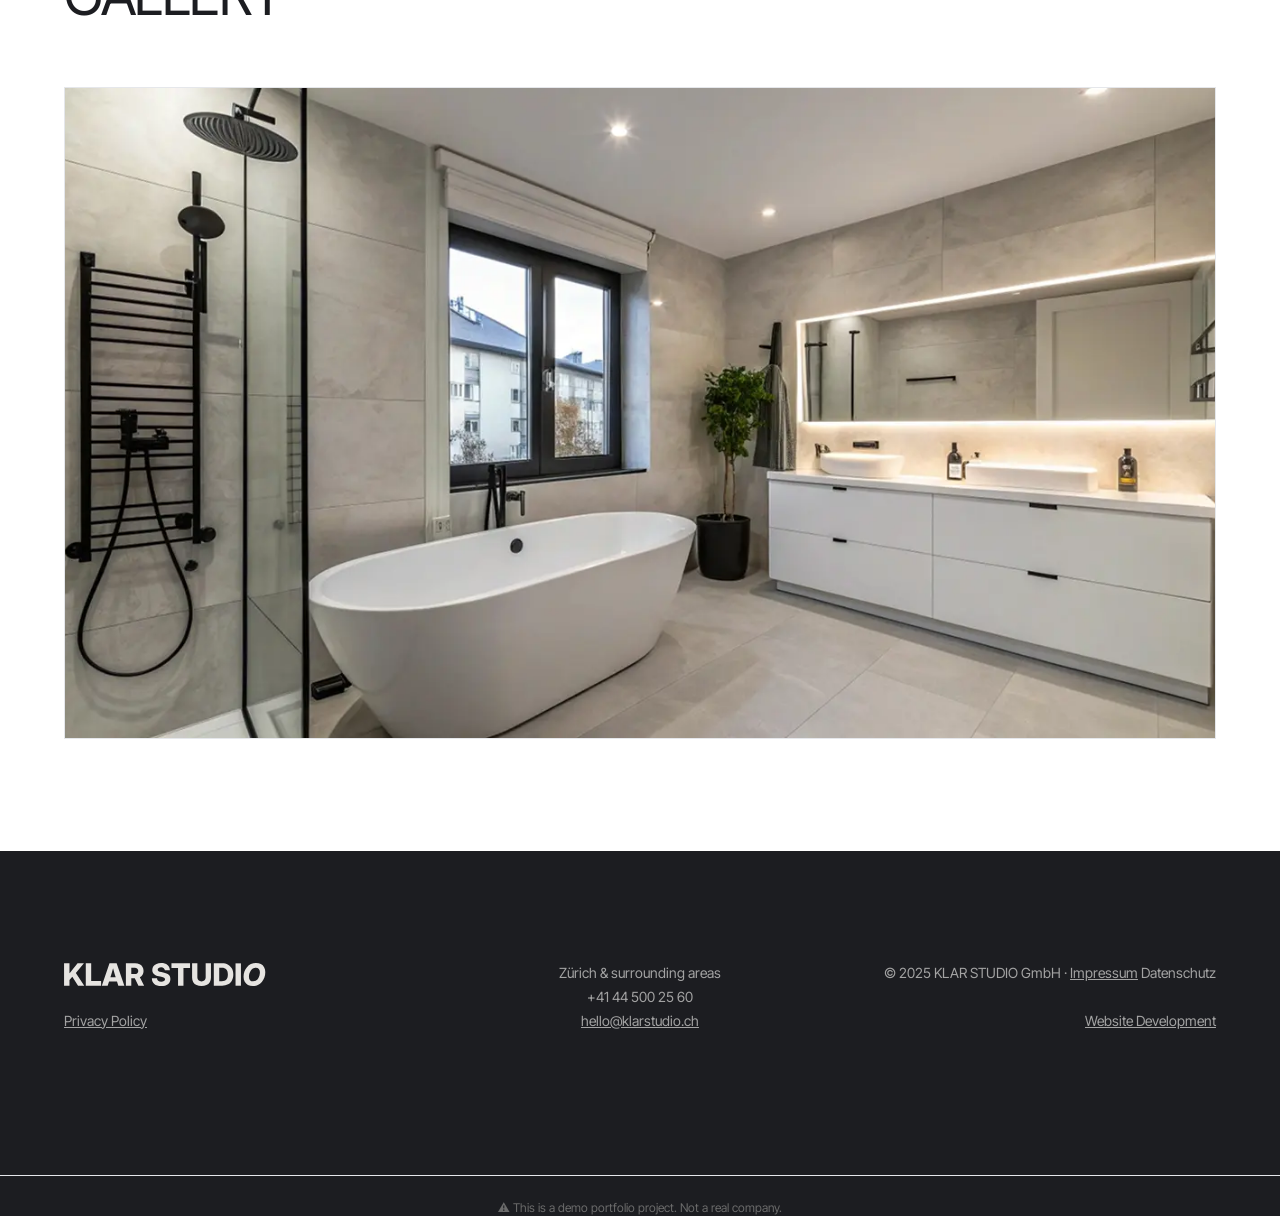
==== commit de2809fa: "Add files via upload" ====
--- a/index.html
+++ b/index.html
@@ -263,12 +263,12 @@
 <section id="testimonials" class="section-pad mx-auto max-w-[1440px] mt-24 sm:mt-32 lg:mt-48">
   
   <!-- Заголовок секции -->
-  <div class="mb-16 flex flex-col justify-between gap-4 sm:flex-row sm:items-end lg:mb-24 fade-in-up">
-    <div>
-      <h2 class="fade-in-up text-4xl uppercase leading-[0.95] tracking-tight sm:text-5xl lg:col-span-6 lg:text-[3.5rem]">What our<br>clients say</h2>
-    </div>
-    <p class="mb-3 text-sm text-muted sm:mb-4 sm:text-base lg:text-lg">Testimonials</p>
-  </div>
+  <div class="mb-16 flex flex-row items-baseline justify-between gap-4 lg:mb-24 fade-in-up">
+  <div>
+    <h2 class="fade-in-up text-3xl uppercase leading-[0.95] tracking-tight sm:text-5xl lg:col-span-6 lg:text-[3.5rem]">What our<br>clients say</h2>
+  </div>
+  <p class="text-sm text-muted sm:text-base lg:text-lg whitespace-nowrap">Testimonials</p>
+</div>
 
   <!-- Карусель -->
   <div class="relative">
--- a/styles.css
+++ b/styles.css
@@ -1 +1 @@
-*,:after,:before{--tw-border-spacing-x:0;--tw-border-spacing-y:0;--tw-translate-x:0;--tw-translate-y:0;--tw-rotate:0;--tw-skew-x:0;--tw-skew-y:0;--tw-scale-x:1;--tw-scale-y:1;--tw-pan-x: ;--tw-pan-y: ;--tw-pinch-zoom: ;--tw-scroll-snap-strictness:proximity;--tw-gradient-from-position: ;--tw-gradient-via-position: ;--tw-gradient-to-position: ;--tw-ordinal: ;--tw-slashed-zero: ;--tw-numeric-figure: ;--tw-numeric-spacing: ;--tw-numeric-fraction: ;--tw-ring-inset: ;--tw-ring-offset-width:0px;--tw-ring-offset-color:#fff;--tw-ring-color:rgba(59,130,246,.5);--tw-ring-offset-shadow:0 0 #0000;--tw-ring-shadow:0 0 #0000;--tw-shadow:0 0 #0000;--tw-shadow-colored:0 0 #0000;--tw-blur: ;--tw-brightness: ;--tw-contrast: ;--tw-grayscale: ;--tw-hue-rotate: ;--tw-invert: ;--tw-saturate: ;--tw-sepia: ;--tw-drop-shadow: ;--tw-backdrop-blur: ;--tw-backdrop-brightness: ;--tw-backdrop-contrast: ;--tw-backdrop-grayscale: ;--tw-backdrop-hue-rotate: ;--tw-backdrop-invert: ;--tw-backdrop-opacity: ;--tw-backdrop-saturate: ;--tw-backdrop-sepia: ;--tw-contain-size: ;--tw-contain-layout: ;--tw-contain-paint: ;--tw-contain-style: }::backdrop{--tw-border-spacing-x:0;--tw-border-spacing-y:0;--tw-translate-x:0;--tw-translate-y:0;--tw-rotate:0;--tw-skew-x:0;--tw-skew-y:0;--tw-scale-x:1;--tw-scale-y:1;--tw-pan-x: ;--tw-pan-y: ;--tw-pinch-zoom: ;--tw-scroll-snap-strictness:proximity;--tw-gradient-from-position: ;--tw-gradient-via-position: ;--tw-gradient-to-position: ;--tw-ordinal: ;--tw-slashed-zero: ;--tw-numeric-figure: ;--tw-numeric-spacing: ;--tw-numeric-fraction: ;--tw-ring-inset: ;--tw-ring-offset-width:0px;--tw-ring-offset-color:#fff;--tw-ring-color:rgba(59,130,246,.5);--tw-ring-offset-shadow:0 0 #0000;--tw-ring-shadow:0 0 #0000;--tw-shadow:0 0 #0000;--tw-shadow-colored:0 0 #0000;--tw-blur: ;--tw-brightness: ;--tw-contrast: ;--tw-grayscale: ;--tw-hue-rotate: ;--tw-invert: ;--tw-saturate: ;--tw-sepia: ;--tw-drop-shadow: ;--tw-backdrop-blur: ;--tw-backdrop-brightness: ;--tw-backdrop-contrast: ;--tw-backdrop-grayscale: ;--tw-backdrop-hue-rotate: ;--tw-backdrop-invert: ;--tw-backdrop-opacity: ;--tw-backdrop-saturate: ;--tw-backdrop-sepia: ;--tw-contain-size: ;--tw-contain-layout: ;--tw-contain-paint: ;--tw-contain-style: }/*! tailwindcss v3.4.19 | MIT License | https://tailwindcss.com*/*,:after,:before{box-sizing:border-box;border:0 solid #e5e7eb}:after,:before{--tw-content:""}:host,html{line-height:1.5;-webkit-text-size-adjust:100%;-moz-tab-size:4;-o-tab-size:4;tab-size:4;font-family:Inter Tight,sans-serif;font-feature-settings:normal;font-variation-settings:normal;-webkit-tap-highlight-color:transparent}body{margin:0;line-height:inherit}hr{height:0;color:inherit;border-top-width:1px}abbr:where([title]){-webkit-text-decoration:underline dotted;text-decoration:underline dotted}h1,h2,h3,h4,h5,h6{font-size:inherit;font-weight:inherit}a{color:inherit;text-decoration:inherit}b,strong{font-weight:bolder}code,kbd,pre,samp{font-family:ui-monospace,SFMono-Regular,Menlo,Monaco,Consolas,Liberation Mono,Courier New,monospace;font-feature-settings:normal;font-variation-settings:normal;font-size:1em}small{font-size:80%}sub,sup{font-size:75%;line-height:0;position:relative;vertical-align:baseline}sub{bottom:-.25em}sup{top:-.5em}table{text-indent:0;border-color:inherit;border-collapse:collapse}button,input,optgroup,select,textarea{font-family:inherit;font-feature-settings:inherit;font-variation-settings:inherit;font-size:100%;font-weight:inherit;line-height:inherit;letter-spacing:inherit;color:inherit;margin:0;padding:0}button,select{text-transform:none}button,input:where([type=button]),input:where([type=reset]),input:where([type=submit]){-webkit-appearance:button;background-color:transparent;background-image:none}:-moz-focusring{outline:auto}:-moz-ui-invalid{box-shadow:none}progress{vertical-align:baseline}::-webkit-inner-spin-button,::-webkit-outer-spin-button{height:auto}[type=search]{-webkit-appearance:textfield;outline-offset:-2px}::-webkit-search-decoration{-webkit-appearance:none}::-webkit-file-upload-button{-webkit-appearance:button;font:inherit}summary{display:list-item}blockquote,dd,dl,figure,h1,h2,h3,h4,h5,h6,hr,p,pre{margin:0}fieldset{margin:0}fieldset,legend{padding:0}menu,ol,ul{list-style:none;margin:0;padding:0}dialog{padding:0}textarea{resize:vertical}input::-moz-placeholder,textarea::-moz-placeholder{opacity:1;color:#9ca3af}input::placeholder,textarea::placeholder{opacity:1;color:#9ca3af}[role=button],button{cursor:pointer}:disabled{cursor:default}audio,canvas,embed,iframe,img,object,svg,video{display:block;vertical-align:middle}img,video{max-width:100%;height:auto}[hidden]:where(:not([hidden=until-found])){display:none}.sr-only{position:absolute;width:1px;height:1px;padding:0;margin:-1px;overflow:hidden;clip:rect(0,0,0,0);white-space:nowrap;border-width:0}.pointer-events-none{pointer-events:none}.pointer-events-auto{pointer-events:auto}.visible{visibility:visible}.fixed{position:fixed}.absolute{position:absolute}.relative{position:relative}.inset-0{inset:0}.inset-x-0{left:0;right:0}.-top-3{top:-.75rem}.bottom-0{bottom:0}.bottom-6{bottom:1.5rem}.left-0{left:0}.left-1\/2{left:50%}.left-4{left:1rem}.right-0{right:0}.right-4{right:1rem}.right-6{right:1.5rem}.top-0{top:0}.top-1\/2{top:50%}.top-4{top:1rem}.top-\[64px\]{top:64px}.z-10{z-index:10}.z-20{z-index:20}.z-30{z-index:30}.z-40{z-index:40}.z-50{z-index:50}.z-\[100\]{z-index:100}.z-\[60\]{z-index:60}.order-1{order:1}.order-2{order:2}.order-4{order:4}.order-5{order:5}.col-start-10{grid-column-start:10}.mx-2{margin-left:.5rem;margin-right:.5rem}.mx-auto{margin-left:auto;margin-right:auto}.my-6{margin-top:1.5rem;margin-bottom:1.5rem}.mb-1{margin-bottom:.25rem}.mb-10{margin-bottom:2.5rem}.mb-12{margin-bottom:3rem}.mb-14{margin-bottom:3.5rem}.mb-16{margin-bottom:4rem}.mb-2{margin-bottom:.5rem}.mb-24{margin-bottom:6rem}.mb-3{margin-bottom:.75rem}.mb-4{margin-bottom:1rem}.mb-5{margin-bottom:1.25rem}.mb-6{margin-bottom:1.5rem}.ml-auto{margin-left:auto}.mr-4{margin-right:1rem}.mt-1{margin-top:.25rem}.mt-10{margin-top:2.5rem}.mt-12{margin-top:3rem}.mt-14{margin-top:3.5rem}.mt-16{margin-top:4rem}.mt-2{margin-top:.5rem}.mt-24{margin-top:6rem}.mt-3{margin-top:.75rem}.mt-4{margin-top:1rem}.mt-5{margin-top:1.25rem}.mt-6{margin-top:1.5rem}.mt-8{margin-top:2rem}.block{display:block}.inline-block{display:inline-block}.flex{display:flex}.inline-flex{display:inline-flex}.grid{display:grid}.hidden{display:none}.aspect-\[3\/4\]{aspect-ratio:3/4}.aspect-\[4\/3\]{aspect-ratio:4/3}.aspect-square{aspect-ratio:1/1}.h-1{height:.25rem}.h-1\.5{height:.375rem}.h-10{height:2.5rem}.h-12{height:3rem}.h-16{height:4rem}.h-3\.5{height:.875rem}.h-4{height:1rem}.h-5{height:1.25rem}.h-6{height:1.5rem}.h-64{height:16rem}.h-8{height:2rem}.h-\[220px\]{height:220px}.h-\[240px\]{height:240px}.h-\[2px\]{height:2px}.h-\[300px\]{height:300px}.h-\[320px\]{height:320px}.h-\[350px\]{height:350px}.h-\[3px\]{height:3px}.h-auto{height:auto}.h-full{height:100%}.max-h-0{max-height:0}.max-h-\[300px\]{max-height:300px}.min-h-\[400px\]{min-height:400px}.min-h-\[420px\]{min-height:420px}.min-h-screen{min-height:100vh}.w-1\.5{width:.375rem}.w-1\/2{width:50%}.w-10{width:2.5rem}.w-12{width:3rem}.w-16{width:4rem}.w-3\.5{width:.875rem}.w-4{width:1rem}.w-5{width:1.25rem}.w-6{width:1.5rem}.w-8{width:2rem}.w-\[2px\]{width:2px}.w-auto{width:auto}.w-full{width:100%}.min-w-0{min-width:0}.min-w-\[300px\]{min-width:300px}.max-w-2xl{max-width:42rem}.max-w-3xl{max-width:48rem}.max-w-\[1440px\]{max-width:1440px}.max-w-\[15rem\]{max-width:15rem}.max-w-\[340px\]{max-width:340px}.max-w-\[500px\]{max-width:500px}.max-w-full{max-width:100%}.max-w-md{max-width:28rem}.max-w-xs{max-width:20rem}.flex-1{flex:1 1 0%}.shrink-0{flex-shrink:0}.flex-grow{flex-grow:1}.-translate-x-1\/2{--tw-translate-x:-50%}.-translate-x-1\/2,.-translate-x-4{transform:translate(var(--tw-translate-x),var(--tw-translate-y)) rotate(var(--tw-rotate)) skewX(var(--tw-skew-x)) skewY(var(--tw-skew-y)) scaleX(var(--tw-scale-x)) scaleY(var(--tw-scale-y))}.-translate-x-4{--tw-translate-x:-1rem}.-translate-y-1\/2{--tw-translate-y:-50%}.-translate-y-1\/2,.-translate-y-3{transform:translate(var(--tw-translate-x),var(--tw-translate-y)) rotate(var(--tw-rotate)) skewX(var(--tw-skew-x)) skewY(var(--tw-skew-y)) scaleX(var(--tw-scale-x)) scaleY(var(--tw-scale-y))}.-translate-y-3{--tw-translate-y:-0.75rem}.translate-x-4{--tw-translate-x:1rem}.translate-x-4,.translate-y-0{transform:translate(var(--tw-translate-x),var(--tw-translate-y)) rotate(var(--tw-rotate)) skewX(var(--tw-skew-x)) skewY(var(--tw-skew-y)) scaleX(var(--tw-scale-x)) scaleY(var(--tw-scale-y))}.translate-y-0{--tw-translate-y:0px}.rotate-180{--tw-rotate:180deg}.rotate-180,.scale-95{transform:translate(var(--tw-translate-x),var(--tw-translate-y)) rotate(var(--tw-rotate)) skewX(var(--tw-skew-x)) skewY(var(--tw-skew-y)) scaleX(var(--tw-scale-x)) scaleY(var(--tw-scale-y))}.scale-95{--tw-scale-x:.95;--tw-scale-y:.95}.transform{transform:translate(var(--tw-translate-x),var(--tw-translate-y)) rotate(var(--tw-rotate)) skewX(var(--tw-skew-x)) skewY(var(--tw-skew-y)) scaleX(var(--tw-scale-x)) scaleY(var(--tw-scale-y))}.cursor-ew-resize{cursor:ew-resize}.cursor-not-allowed{cursor:not-allowed}.cursor-pointer{cursor:pointer}.select-none{-webkit-user-select:none;-moz-user-select:none;user-select:none}.resize-none{resize:none}.resize{resize:both}.snap-x{scroll-snap-type:x var(--tw-scroll-snap-strictness)}.snap-mandatory{--tw-scroll-snap-strictness:mandatory}.snap-start{scroll-snap-align:start}.appearance-none{-webkit-appearance:none;-moz-appearance:none;appearance:none}.grid-cols-1{grid-template-columns:repeat(1,minmax(0,1fr))}.grid-cols-2{grid-template-columns:repeat(2,minmax(0,1fr))}.flex-col{flex-direction:column}.flex-wrap{flex-wrap:wrap}.items-start{align-items:flex-start}.items-end{align-items:flex-end}.items-center{align-items:center}.justify-end{justify-content:flex-end}.justify-center{justify-content:center}.justify-between{justify-content:space-between}.gap-1{gap:.25rem}.gap-10{gap:2.5rem}.gap-12{gap:3rem}.gap-2{gap:.5rem}.gap-3{gap:.75rem}.gap-4{gap:1rem}.gap-5{gap:1.25rem}.gap-6{gap:1.5rem}.gap-8{gap:2rem}.gap-\[5px\]{gap:5px}.gap-x-6{-moz-column-gap:1.5rem;column-gap:1.5rem}.gap-y-10{row-gap:2.5rem}.gap-y-14{row-gap:3.5rem}.space-y-1>:not([hidden])~:not([hidden]){--tw-space-y-reverse:0;margin-top:calc(.25rem*(1 - var(--tw-space-y-reverse)));margin-bottom:calc(.25rem*var(--tw-space-y-reverse))}.space-y-12>:not([hidden])~:not([hidden]){--tw-space-y-reverse:0;margin-top:calc(3rem*(1 - var(--tw-space-y-reverse)));margin-bottom:calc(3rem*var(--tw-space-y-reverse))}.space-y-3>:not([hidden])~:not([hidden]){--tw-space-y-reverse:0;margin-top:calc(.75rem*(1 - var(--tw-space-y-reverse)));margin-bottom:calc(.75rem*var(--tw-space-y-reverse))}.space-y-4>:not([hidden])~:not([hidden]){--tw-space-y-reverse:0;margin-top:calc(1rem*(1 - var(--tw-space-y-reverse)));margin-bottom:calc(1rem*var(--tw-space-y-reverse))}.space-y-6>:not([hidden])~:not([hidden]){--tw-space-y-reverse:0;margin-top:calc(1.5rem*(1 - var(--tw-space-y-reverse)));margin-bottom:calc(1.5rem*var(--tw-space-y-reverse))}.space-y-8>:not([hidden])~:not([hidden]){--tw-space-y-reverse:0;margin-top:calc(2rem*(1 - var(--tw-space-y-reverse)));margin-bottom:calc(2rem*var(--tw-space-y-reverse))}.divide-y>:not([hidden])~:not([hidden]){--tw-divide-y-reverse:0;border-top-width:calc(1px*(1 - var(--tw-divide-y-reverse)));border-bottom-width:calc(1px*var(--tw-divide-y-reverse))}.divide-gray-200>:not([hidden])~:not([hidden]){--tw-divide-opacity:1;border-color:rgb(229 231 235/var(--tw-divide-opacity,1))}.self-start{align-self:flex-start}.self-end{align-self:flex-end}.overflow-hidden{overflow:hidden}.overflow-x-auto{overflow-x:auto}.scroll-smooth{scroll-behavior:smooth}.rounded-full{border-radius:9999px}.rounded-lg{border-radius:.5rem}.rounded-none{border-radius:0}.border{border-width:1px}.border-0{border-width:0}.border-b{border-bottom-width:1px}.border-r-2{border-right-width:2px}.border-t{border-top-width:1px}.border-\[\#1C1D21\]{--tw-border-opacity:1;border-color:rgb(28 29 33/var(--tw-border-opacity,1))}.border-black{--tw-border-opacity:1;border-color:rgb(0 0 0/var(--tw-border-opacity,1))}.border-black\/10{border-color:rgba(0,0,0,.1)}.border-black\/5{border-color:rgba(0,0,0,.05)}.border-gray-100{--tw-border-opacity:1;border-color:rgb(243 244 246/var(--tw-border-opacity,1))}.border-gray-200{--tw-border-opacity:1;border-color:rgb(229 231 235/var(--tw-border-opacity,1))}.border-gray-300{--tw-border-opacity:1;border-color:rgb(209 213 219/var(--tw-border-opacity,1))}.border-neutral-700{--tw-border-opacity:1;border-color:rgb(64 64 64/var(--tw-border-opacity,1))}.border-white\/10{border-color:hsla(0,0%,100%,.1)}.bg-\[\#1C1D21\]{--tw-bg-opacity:1;background-color:rgb(28 29 33/var(--tw-bg-opacity,1))}.bg-\[\#EAE8E5\]{--tw-bg-opacity:1;background-color:rgb(234 232 229/var(--tw-bg-opacity,1))}.bg-black{--tw-bg-opacity:1;background-color:rgb(0 0 0/var(--tw-bg-opacity,1))}.bg-black\/60{background-color:rgba(0,0,0,.6)}.bg-black\/80{background-color:rgba(0,0,0,.8)}.bg-current{background-color:currentColor}.bg-gray-200{--tw-bg-opacity:1;background-color:rgb(229 231 235/var(--tw-bg-opacity,1))}.bg-green-100{--tw-bg-opacity:1;background-color:rgb(220 252 231/var(--tw-bg-opacity,1))}.bg-green-500\/20{background-color:rgba(34,197,94,.2)}.bg-green-600{--tw-bg-opacity:1;background-color:rgb(22 163 74/var(--tw-bg-opacity,1))}.bg-ink{--tw-bg-opacity:1;background-color:rgb(28 29 33/var(--tw-bg-opacity,1))}.bg-neutral-800{--tw-bg-opacity:1;background-color:rgb(38 38 38/var(--tw-bg-opacity,1))}.bg-neutral-900{--tw-bg-opacity:1;background-color:rgb(23 23 23/var(--tw-bg-opacity,1))}.bg-red-600{--tw-bg-opacity:1;background-color:rgb(220 38 38/var(--tw-bg-opacity,1))}.bg-transparent{background-color:transparent}.bg-white{--tw-bg-opacity:1;background-color:rgb(255 255 255/var(--tw-bg-opacity,1))}.bg-white\/80{background-color:hsla(0,0%,100%,.8)}.bg-white\/95{background-color:hsla(0,0%,100%,.95)}.object-contain{-o-object-fit:contain;object-fit:contain}.object-cover{-o-object-fit:cover;object-fit:cover}.object-center{-o-object-position:center;object-position:center}.p-0{padding:0}.p-2{padding:.5rem}.p-3{padding:.75rem}.p-4{padding:1rem}.p-5{padding:1.25rem}.p-6{padding:1.5rem}.p-8{padding:2rem}.px-3{padding-left:.75rem;padding-right:.75rem}.px-4{padding-left:1rem;padding-right:1rem}.px-6{padding-left:1.5rem;padding-right:1.5rem}.px-8{padding-left:2rem;padding-right:2rem}.py-1{padding-top:.25rem;padding-bottom:.25rem}.py-10{padding-top:2.5rem;padding-bottom:2.5rem}.py-14{padding-top:3.5rem;padding-bottom:3.5rem}.py-2{padding-top:.5rem;padding-bottom:.5rem}.py-20{padding-top:5rem;padding-bottom:5rem}.py-3{padding-top:.75rem;padding-bottom:.75rem}.py-4{padding-top:1rem;padding-bottom:1rem}.py-5{padding-top:1.25rem;padding-bottom:1.25rem}.py-6{padding-top:1.5rem;padding-bottom:1.5rem}.py-8{padding-top:2rem;padding-bottom:2rem}.pb-10{padding-bottom:2.5rem}.pb-20{padding-bottom:5rem}.pb-24{padding-bottom:6rem}.pb-4{padding-bottom:1rem}.pb-5{padding-bottom:1.25rem}.pb-6{padding-bottom:1.5rem}.pr-8{padding-right:2rem}.pt-10{padding-top:2.5rem}.pt-2{padding-top:.5rem}.pt-32{padding-top:8rem}.pt-4{padding-top:1rem}.pt-6{padding-top:1.5rem}.text-left{text-align:left}.text-center{text-align:center}.text-right{text-align:right}.text-justify{text-align:justify}.align-middle{vertical-align:middle}.font-mono{font-family:ui-monospace,SFMono-Regular,Menlo,Monaco,Consolas,Liberation Mono,Courier New,monospace}.text-2xl{font-size:1.5rem;line-height:2rem}.text-3xl{font-size:1.875rem;line-height:2.25rem}.text-4xl{font-size:2.25rem;line-height:2.5rem}.text-5xl{font-size:3rem;line-height:1}.text-\[2\.1rem\]{font-size:2.1rem}.text-\[8rem\]{font-size:8rem}.text-base{font-size:1rem;line-height:1.5rem}.text-lg{font-size:1.125rem;line-height:1.75rem}.text-sm{font-size:.875rem;line-height:1.25rem}.text-xl{font-size:1.25rem;line-height:1.75rem}.text-xs{font-size:.75rem;line-height:1rem}.font-bold{font-weight:700}.font-light{font-weight:300}.font-medium{font-weight:500}.font-normal{font-weight:400}.uppercase{text-transform:uppercase}.italic{font-style:italic}.leading-\[0\.95\]{line-height:.95}.leading-none{line-height:1}.leading-relaxed{line-height:1.625}.leading-snug{line-height:1.375}.leading-tight{line-height:1.25}.tracking-tight{letter-spacing:-.025em}.tracking-wider{letter-spacing:.05em}.text-\[\#6b6b6f\]{--tw-text-opacity:1;color:rgb(107 107 111/var(--tw-text-opacity,1))}.text-black{--tw-text-opacity:1;color:rgb(0 0 0/var(--tw-text-opacity,1))}.text-gray-300{--tw-text-opacity:1;color:rgb(209 213 219/var(--tw-text-opacity,1))}.text-gray-400{--tw-text-opacity:1;color:rgb(156 163 175/var(--tw-text-opacity,1))}.text-green-400{--tw-text-opacity:1;color:rgb(74 222 128/var(--tw-text-opacity,1))}.text-green-600{--tw-text-opacity:1;color:rgb(22 163 74/var(--tw-text-opacity,1))}.text-ink{--tw-text-opacity:1;color:rgb(28 29 33/var(--tw-text-opacity,1))}.text-muted{--tw-text-opacity:1;color:rgb(107 107 107/var(--tw-text-opacity,1))}.text-neutral-400{--tw-text-opacity:1;color:rgb(163 163 163/var(--tw-text-opacity,1))}.text-red-400{--tw-text-opacity:1;color:rgb(248 113 113/var(--tw-text-opacity,1))}.text-white{--tw-text-opacity:1;color:rgb(255 255 255/var(--tw-text-opacity,1))}.underline{text-decoration-line:underline}.antialiased{-webkit-font-smoothing:antialiased;-moz-osx-font-smoothing:grayscale}.placeholder-gray-400::-moz-placeholder{--tw-placeholder-opacity:1;color:rgb(156 163 175/var(--tw-placeholder-opacity,1))}.placeholder-gray-400::placeholder{--tw-placeholder-opacity:1;color:rgb(156 163 175/var(--tw-placeholder-opacity,1))}.placeholder-neutral-500::-moz-placeholder{--tw-placeholder-opacity:1;color:rgb(115 115 115/var(--tw-placeholder-opacity,1))}.placeholder-neutral-500::placeholder{--tw-placeholder-opacity:1;color:rgb(115 115 115/var(--tw-placeholder-opacity,1))}.accent-\[\#1C1D21\]{accent-color:#1c1d21}.opacity-0{opacity:0}.opacity-100{opacity:1}.opacity-50{opacity:.5}.mix-blend-multiply{mix-blend-mode:multiply}.shadow{--tw-shadow:0 1px 3px 0 rgba(0,0,0,.1),0 1px 2px -1px rgba(0,0,0,.1);--tw-shadow-colored:0 1px 3px 0 var(--tw-shadow-color),0 1px 2px -1px var(--tw-shadow-color)}.shadow,.shadow-lg{box-shadow:var(--tw-ring-offset-shadow,0 0 #0000),var(--tw-ring-shadow,0 0 #0000),var(--tw-shadow)}.shadow-lg{--tw-shadow:0 10px 15px -3px rgba(0,0,0,.1),0 4px 6px -4px rgba(0,0,0,.1);--tw-shadow-colored:0 10px 15px -3px var(--tw-shadow-color),0 4px 6px -4px var(--tw-shadow-color)}.shadow-xl{--tw-shadow:0 20px 25px -5px rgba(0,0,0,.1),0 8px 10px -6px rgba(0,0,0,.1);--tw-shadow-colored:0 20px 25px -5px var(--tw-shadow-color),0 8px 10px -6px var(--tw-shadow-color);box-shadow:var(--tw-ring-offset-shadow,0 0 #0000),var(--tw-ring-shadow,0 0 #0000),var(--tw-shadow)}.outline-none{outline:2px solid transparent;outline-offset:2px}.grayscale{--tw-grayscale:grayscale(100%);filter:var(--tw-blur) var(--tw-brightness) var(--tw-contrast) var(--tw-grayscale) var(--tw-hue-rotate) var(--tw-invert) var(--tw-saturate) var(--tw-sepia) var(--tw-drop-shadow)}.backdrop-blur-sm{--tw-backdrop-blur:blur(4px);-webkit-backdrop-filter:var(--tw-backdrop-blur) var(--tw-backdrop-brightness) var(--tw-backdrop-contrast) var(--tw-backdrop-grayscale) var(--tw-backdrop-hue-rotate) var(--tw-backdrop-invert) var(--tw-backdrop-opacity) var(--tw-backdrop-saturate) var(--tw-backdrop-sepia);backdrop-filter:var(--tw-backdrop-blur) var(--tw-backdrop-brightness) var(--tw-backdrop-contrast) var(--tw-backdrop-grayscale) var(--tw-backdrop-hue-rotate) var(--tw-backdrop-invert) var(--tw-backdrop-opacity) var(--tw-backdrop-saturate) var(--tw-backdrop-sepia)}.transition{transition-property:color,background-color,border-color,text-decoration-color,fill,stroke,opacity,box-shadow,transform,filter,-webkit-backdrop-filter;transition-property:color,background-color,border-color,text-decoration-color,fill,stroke,opacity,box-shadow,transform,filter,backdrop-filter;transition-property:color,background-color,border-color,text-decoration-color,fill,stroke,opacity,box-shadow,transform,filter,backdrop-filter,-webkit-backdrop-filter;transition-timing-function:cubic-bezier(.4,0,.2,1);transition-duration:.15s}.transition-all{transition-property:all;transition-timing-function:cubic-bezier(.4,0,.2,1);transition-duration:.15s}.transition-colors{transition-property:color,background-color,border-color,text-decoration-color,fill,stroke;transition-timing-function:cubic-bezier(.4,0,.2,1);transition-duration:.15s}.transition-opacity{transition-property:opacity;transition-timing-function:cubic-bezier(.4,0,.2,1);transition-duration:.15s}.transition-transform{transition-property:transform;transition-timing-function:cubic-bezier(.4,0,.2,1);transition-duration:.15s}.duration-1000{transition-duration:1s}.duration-200{transition-duration:.2s}.duration-300{transition-duration:.3s}.duration-500{transition-duration:.5s}.duration-700{transition-duration:.7s}.ease-out{transition-timing-function:cubic-bezier(0,0,.2,1)}html{scroll-behavior:smooth;scroll-padding-top:100px}body{font-family:Inter Tight,sans-serif;padding-top:100px!important}em{font-style:italic}.section-pad{padding-left:1rem;padding-right:1rem}@media (min-width:640px){.section-pad{padding-left:2rem;padding-right:2rem}}@media (min-width:1024px){.section-pad{padding-left:4rem;padding-right:4rem}}.fade-in-up{opacity:0;transform:translateY(30px);transition:opacity .8s cubic-bezier(.16,1,.3,1),transform .8s cubic-bezier(.16,1,.3,1)}.fade-in-up.visible{opacity:1;transform:translateY(0)}header#site-header{position:fixed!important;top:0!important;left:0!important;right:0!important;z-index:50!important;background-color:transparent!important;background:transparent!important;backdrop-filter:blur(0)!important;-webkit-backdrop-filter:blur(0)!important;transition:all .3s ease!important}header#site-header.scrolled{background-color:hsla(0,0%,100%,.95)!important;background:hsla(0,0%,100%,.95)!important;backdrop-filter:blur(20px)!important;-webkit-backdrop-filter:blur(20px)!important;box-shadow:0 1px 3px rgba(0,0,0,.1)!important}nav#mobileMenu,nav#mobileMenu.open-menu{background:#fff!important;background-color:#fff!important;z-index:9999!important;min-height:100vh!important;height:100vh!important}nav#mobileMenu.open-menu{opacity:1!important;pointer-events:auto!important;transform:translateY(0)!important}.filter-btn{padding:.5rem 1.25rem;font-size:.875rem;font-weight:500;color:#6b6b6f;background:transparent;border:1px solid transparent;border-radius:9999px;cursor:pointer;transition:all .25s ease;font-family:Inter Tight,sans-serif}.filter-btn:hover{color:#1c1c1e;border-color:#e5e7eb}.filter-btn.active{color:#fff;background:#1c1c1e;border-color:#1c1c1e}.project-card{transition:opacity .4s ease,transform .4s ease}.project-card.hidden-project{display:none!important}.project-card.fade-in{animation:projectFadeIn .5s ease forwards}@keyframes projectFadeIn{0%{opacity:0;transform:translateY(20px)}to{opacity:1;transform:translateY(0)}}#cookie-banner{position:fixed;bottom:30px;right:30px;left:auto;transform:translateY(100%);width:50%;max-width:720px;z-index:50;opacity:0;transition:transform .4s ease,opacity .4s ease;pointer-events:none}#cookie-banner.visible{transform:translateY(0);opacity:1;pointer-events:auto}#cookie-banner.hidden-banner{display:none}@media (max-width:768px){#cookie-banner{width:90%;right:20px;bottom:20px;left:auto}}#quote-modal.visible{opacity:1;pointer-events:auto}#quote-modal.visible .modal-content{transform:scale(1)}body.modal-open{overflow:hidden}input:-webkit-autofill,input:-webkit-autofill:focus,input:-webkit-autofill:hover,textarea:-webkit-autofill,textarea:-webkit-autofill:focus,textarea:-webkit-autofill:hover{-webkit-box-shadow:inset 0 0 0 1000px #fff!important;-webkit-text-fill-color:#1c1c1e!important;-webkit-transition:background-color 5000s ease-in-out 0s;transition:background-color 5000s ease-in-out 0s}.scrollbar-hide::-webkit-scrollbar{display:none}.scrollbar-hide{-ms-overflow-style:none;scrollbar-width:none}#testimonials-carousel{cursor:grab;-moz-user-select:none;user-select:none;-webkit-user-select:none}#testimonials-carousel.dragging{cursor:grabbing;scroll-behavior:auto!important}#testimonials-carousel.dragging img{pointer-events:none}@media (max-width:640px){body a,body label,body li,body p{font-size:17px!important;line-height:1.6!important}h1 img{display:none!important}main img:not([src*=team]):not([src*=logo]){width:100%!important;max-width:100%!important;height:250px!important;-o-object-fit:cover!important;object-fit:cover!important}main article[class*=border],main div[class*=border-gray-200]{border:none!important}}.hover\:-translate-y-0\.5:hover{--tw-translate-y:-0.125rem}.hover\:-translate-y-0\.5:hover,.hover\:-translate-y-1:hover{transform:translate(var(--tw-translate-x),var(--tw-translate-y)) rotate(var(--tw-rotate)) skewX(var(--tw-skew-x)) skewY(var(--tw-skew-y)) scaleX(var(--tw-scale-x)) scaleY(var(--tw-scale-y))}.hover\:-translate-y-1:hover{--tw-translate-y:-0.25rem}.hover\:translate-x-0\.5:hover{--tw-translate-x:0.125rem}.hover\:scale-105:hover,.hover\:translate-x-0\.5:hover{transform:translate(var(--tw-translate-x),var(--tw-translate-y)) rotate(var(--tw-rotate)) skewX(var(--tw-skew-x)) skewY(var(--tw-skew-y)) scaleX(var(--tw-scale-x)) scaleY(var(--tw-scale-y))}.hover\:scale-105:hover{--tw-scale-x:1.05;--tw-scale-y:1.05}.hover\:border-black:hover{--tw-border-opacity:1;border-color:rgb(0 0 0/var(--tw-border-opacity,1))}.hover\:border-ink:hover{--tw-border-opacity:1;border-color:rgb(28 29 33/var(--tw-border-opacity,1))}.hover\:bg-black:hover{--tw-bg-opacity:1;background-color:rgb(0 0 0/var(--tw-bg-opacity,1))}.hover\:bg-gray-50:hover{--tw-bg-opacity:1;background-color:rgb(249 250 251/var(--tw-bg-opacity,1))}.hover\:bg-neutral-700:hover{--tw-bg-opacity:1;background-color:rgb(64 64 64/var(--tw-bg-opacity,1))}.hover\:bg-neutral-800:hover{--tw-bg-opacity:1;background-color:rgb(38 38 38/var(--tw-bg-opacity,1))}.hover\:bg-white:hover{--tw-bg-opacity:1;background-color:rgb(255 255 255/var(--tw-bg-opacity,1))}.hover\:text-ink:hover{--tw-text-opacity:1;color:rgb(28 29 33/var(--tw-text-opacity,1))}.hover\:text-muted:hover{--tw-text-opacity:1;color:rgb(107 107 107/var(--tw-text-opacity,1))}.hover\:text-neutral-300:hover{--tw-text-opacity:1;color:rgb(212 212 212/var(--tw-text-opacity,1))}.hover\:text-neutral-600:hover{--tw-text-opacity:1;color:rgb(82 82 82/var(--tw-text-opacity,1))}.hover\:text-white:hover{--tw-text-opacity:1;color:rgb(255 255 255/var(--tw-text-opacity,1))}.hover\:opacity-60:hover{opacity:.6}.hover\:opacity-70:hover{opacity:.7}.hover\:opacity-80:hover{opacity:.8}.hover\:grayscale-0:hover{--tw-grayscale:grayscale(0);filter:var(--tw-blur) var(--tw-brightness) var(--tw-contrast) var(--tw-grayscale) var(--tw-hue-rotate) var(--tw-invert) var(--tw-saturate) var(--tw-sepia) var(--tw-drop-shadow)}.focus\:border-ink:focus{--tw-border-opacity:1;border-color:rgb(28 29 33/var(--tw-border-opacity,1))}.focus\:border-neutral-400:focus{--tw-border-opacity:1;border-color:rgb(163 163 163/var(--tw-border-opacity,1))}.group:hover .group-hover\:-translate-x-0\.5{--tw-translate-x:-0.125rem}.group:hover .group-hover\:-translate-x-0\.5,.group:hover .group-hover\:-translate-y-0\.5{transform:translate(var(--tw-translate-x),var(--tw-translate-y)) rotate(var(--tw-rotate)) skewX(var(--tw-skew-x)) skewY(var(--tw-skew-y)) scaleX(var(--tw-scale-x)) scaleY(var(--tw-scale-y))}.group:hover .group-hover\:-translate-y-0\.5{--tw-translate-y:-0.125rem}.group:hover .group-hover\:translate-x-0\.5{--tw-translate-x:0.125rem}.group:hover .group-hover\:translate-x-0\.5,.group:hover .group-hover\:translate-y-0\.5{transform:translate(var(--tw-translate-x),var(--tw-translate-y)) rotate(var(--tw-rotate)) skewX(var(--tw-skew-x)) skewY(var(--tw-skew-y)) scaleX(var(--tw-scale-x)) scaleY(var(--tw-scale-y))}.group:hover .group-hover\:translate-y-0\.5{--tw-translate-y:0.125rem}.group:hover .group-hover\:scale-105{--tw-scale-x:1.05;--tw-scale-y:1.05;transform:translate(var(--tw-translate-x),var(--tw-translate-y)) rotate(var(--tw-rotate)) skewX(var(--tw-skew-x)) skewY(var(--tw-skew-y)) scaleX(var(--tw-scale-x)) scaleY(var(--tw-scale-y))}.group:hover .group-hover\:opacity-100{opacity:1}@media (min-width:640px){.sm\:bottom-8{bottom:2rem}.sm\:right-8{right:2rem}.sm\:top-\[76px\]{top:76px}.sm\:col-span-2{grid-column:span 2/span 2}.sm\:mb-10{margin-bottom:2.5rem}.sm\:mb-14{margin-bottom:3.5rem}.sm\:mb-4{margin-bottom:1rem}.sm\:mt-16{margin-top:4rem}.sm\:mt-20{margin-top:5rem}.sm\:mt-32{margin-top:8rem}.sm\:h-\[280px\]{height:280px}.sm\:h-\[370px\]{height:370px}.sm\:h-\[400px\]{height:400px}.sm\:h-\[480px\]{height:480px}.sm\:h-\[500px\]{height:500px}.sm\:min-w-\[calc\(50\%-12px\)\]{min-width:calc(50% - 12px)}.sm\:grid-cols-2{grid-template-columns:repeat(2,minmax(0,1fr))}.sm\:grid-cols-3{grid-template-columns:repeat(3,minmax(0,1fr))}.sm\:flex-row{flex-direction:row}.sm\:items-end{align-items:flex-end}.sm\:items-center{align-items:center}.sm\:gap-5{gap:1.25rem}.sm\:gap-x-8{-moz-column-gap:2rem;column-gap:2rem}.sm\:gap-y-20{row-gap:5rem}.sm\:p-10{padding:2.5rem}.sm\:p-6{padding:1.5rem}.sm\:p-8{padding:2rem}.sm\:py-20{padding-top:5rem;padding-bottom:5rem}.sm\:py-6{padding-top:1.5rem;padding-bottom:1.5rem}.sm\:pb-16{padding-bottom:4rem}.sm\:pb-32{padding-bottom:8rem}.sm\:pt-6{padding-top:1.5rem}.sm\:text-2xl{font-size:1.5rem;line-height:2rem}.sm\:text-3xl{font-size:1.875rem;line-height:2.25rem}.sm\:text-5xl{font-size:3rem;line-height:1}.sm\:text-6xl{font-size:3.75rem;line-height:1}.sm\:text-base{font-size:1rem;line-height:1.5rem}.sm\:text-lg{font-size:1.125rem;line-height:1.75rem}.sm\:text-xl{font-size:1.25rem;line-height:1.75rem}}@media (min-width:768px){.md\:col-span-3{grid-column:span 3/span 3}.md\:col-span-4{grid-column:span 4/span 4}.md\:col-span-6{grid-column:span 6/span 6}.md\:col-start-7{grid-column-start:7}.md\:grid-cols-12{grid-template-columns:repeat(12,minmax(0,1fr))}.md\:grid-cols-2{grid-template-columns:repeat(2,minmax(0,1fr))}.md\:grid-cols-3{grid-template-columns:repeat(3,minmax(0,1fr))}.md\:items-end{align-items:flex-end}.md\:gap-x-6{-moz-column-gap:1.5rem;column-gap:1.5rem}.md\:text-center{text-align:center}.md\:text-right{text-align:right}.md\:text-6xl{font-size:3.75rem;line-height:1}.md\:text-base{font-size:1rem;line-height:1.5rem}}@media (min-width:1024px){.lg\:-left-3{left:-.75rem}.lg\:order-1{order:1}.lg\:order-2{order:2}.lg\:order-4{order:4}.lg\:order-5{order:5}.lg\:col-span-2{grid-column:span 2/span 2}.lg\:col-span-3{grid-column:span 3/span 3}.lg\:col-span-4{grid-column:span 4/span 4}.lg\:col-span-5{grid-column:span 5/span 5}.lg\:col-span-6{grid-column:span 6/span 6}.lg\:col-span-7{grid-column:span 7/span 7}.lg\:col-start-10{grid-column-start:10}.lg\:col-start-4{grid-column-start:4}.lg\:col-start-6{grid-column-start:6}.lg\:col-start-8{grid-column-start:8}.lg\:mb-16{margin-bottom:4rem}.lg\:mb-20{margin-bottom:5rem}.lg\:mb-24{margin-bottom:6rem}.lg\:mt-0{margin-top:0}.lg\:mt-16{margin-top:4rem}.lg\:mt-20{margin-top:5rem}.lg\:mt-24{margin-top:6rem}.lg\:mt-28{margin-top:7rem}.lg\:mt-32{margin-top:8rem}.lg\:mt-40{margin-top:10rem}.lg\:mt-48{margin-top:12rem}.lg\:flex{display:flex}.lg\:hidden{display:none}.lg\:h-\[260px\]{height:260px}.lg\:h-\[300px\]{height:300px}.lg\:h-\[400px\]{height:400px}.lg\:h-\[450px\]{height:450px}.lg\:h-\[600px\]{height:600px}.lg\:h-\[650px\]{height:650px}.lg\:max-h-\[380px\]{max-height:380px}.lg\:min-h-\[320px\]{min-height:320px}.lg\:min-h-\[500px\]{min-height:500px}.lg\:min-w-\[calc\(33\.333\%-16px\)\]{min-width:calc(33.333% - 16px)}.lg\:grid-cols-12{grid-template-columns:repeat(12,minmax(0,1fr))}.lg\:grid-cols-2{grid-template-columns:repeat(2,minmax(0,1fr))}.lg\:grid-cols-4{grid-template-columns:repeat(4,minmax(0,1fr))}.lg\:gap-12{gap:3rem}.lg\:gap-20{gap:5rem}.lg\:gap-6{gap:1.5rem}.lg\:gap-8{gap:2rem}.lg\:gap-x-0{-moz-column-gap:0;column-gap:0}.lg\:gap-x-10{-moz-column-gap:2.5rem;column-gap:2.5rem}.lg\:gap-x-8{-moz-column-gap:2rem;column-gap:2rem}.lg\:gap-y-0{row-gap:0}.lg\:gap-y-20{row-gap:5rem}.lg\:gap-y-24{row-gap:6rem}.lg\:self-end{align-self:flex-end}.lg\:border-l{border-left-width:1px}.lg\:border-gray-300{--tw-border-opacity:1;border-color:rgb(209 213 219/var(--tw-border-opacity,1))}.lg\:p-12{padding:3rem}.lg\:p-8{padding:2rem}.lg\:px-8{padding-left:2rem;padding-right:2rem}.lg\:py-28{padding-top:7rem;padding-bottom:7rem}.lg\:pb-20{padding-bottom:5rem}.lg\:pb-40{padding-bottom:10rem}.lg\:pl-8{padding-left:2rem}.lg\:pr-8{padding-right:2rem}.lg\:pt-10{padding-top:2.5rem}.lg\:pt-16{padding-top:4rem}.lg\:text-5xl{font-size:3rem;line-height:1}.lg\:text-\[12rem\]{font-size:12rem}.lg\:text-\[3\.5rem\]{font-size:3.5rem}.lg\:text-\[4\.5rem\]{font-size:4.5rem}.lg\:text-\[4rem\]{font-size:4rem}.lg\:text-\[5\.4375rem\]{font-size:5.4375rem}.lg\:text-lg{font-size:1.125rem;line-height:1.75rem}}@media (min-width:1280px){.xl\:gap-12{gap:3rem}.xl\:text-\[5\.4375rem\]{font-size:5.4375rem}.xl\:text-xl{font-size:1.25rem;line-height:1.75rem}}+*,:after,:before{--tw-border-spacing-x:0;--tw-border-spacing-y:0;--tw-translate-x:0;--tw-translate-y:0;--tw-rotate:0;--tw-skew-x:0;--tw-skew-y:0;--tw-scale-x:1;--tw-scale-y:1;--tw-pan-x: ;--tw-pan-y: ;--tw-pinch-zoom: ;--tw-scroll-snap-strictness:proximity;--tw-gradient-from-position: ;--tw-gradient-via-position: ;--tw-gradient-to-position: ;--tw-ordinal: ;--tw-slashed-zero: ;--tw-numeric-figure: ;--tw-numeric-spacing: ;--tw-numeric-fraction: ;--tw-ring-inset: ;--tw-ring-offset-width:0px;--tw-ring-offset-color:#fff;--tw-ring-color:rgba(59,130,246,.5);--tw-ring-offset-shadow:0 0 #0000;--tw-ring-shadow:0 0 #0000;--tw-shadow:0 0 #0000;--tw-shadow-colored:0 0 #0000;--tw-blur: ;--tw-brightness: ;--tw-contrast: ;--tw-grayscale: ;--tw-hue-rotate: ;--tw-invert: ;--tw-saturate: ;--tw-sepia: ;--tw-drop-shadow: ;--tw-backdrop-blur: ;--tw-backdrop-brightness: ;--tw-backdrop-contrast: ;--tw-backdrop-grayscale: ;--tw-backdrop-hue-rotate: ;--tw-backdrop-invert: ;--tw-backdrop-opacity: ;--tw-backdrop-saturate: ;--tw-backdrop-sepia: ;--tw-contain-size: ;--tw-contain-layout: ;--tw-contain-paint: ;--tw-contain-style: }::backdrop{--tw-border-spacing-x:0;--tw-border-spacing-y:0;--tw-translate-x:0;--tw-translate-y:0;--tw-rotate:0;--tw-skew-x:0;--tw-skew-y:0;--tw-scale-x:1;--tw-scale-y:1;--tw-pan-x: ;--tw-pan-y: ;--tw-pinch-zoom: ;--tw-scroll-snap-strictness:proximity;--tw-gradient-from-position: ;--tw-gradient-via-position: ;--tw-gradient-to-position: ;--tw-ordinal: ;--tw-slashed-zero: ;--tw-numeric-figure: ;--tw-numeric-spacing: ;--tw-numeric-fraction: ;--tw-ring-inset: ;--tw-ring-offset-width:0px;--tw-ring-offset-color:#fff;--tw-ring-color:rgba(59,130,246,.5);--tw-ring-offset-shadow:0 0 #0000;--tw-ring-shadow:0 0 #0000;--tw-shadow:0 0 #0000;--tw-shadow-colored:0 0 #0000;--tw-blur: ;--tw-brightness: ;--tw-contrast: ;--tw-grayscale: ;--tw-hue-rotate: ;--tw-invert: ;--tw-saturate: ;--tw-sepia: ;--tw-drop-shadow: ;--tw-backdrop-blur: ;--tw-backdrop-brightness: ;--tw-backdrop-contrast: ;--tw-backdrop-grayscale: ;--tw-backdrop-hue-rotate: ;--tw-backdrop-invert: ;--tw-backdrop-opacity: ;--tw-backdrop-saturate: ;--tw-backdrop-sepia: ;--tw-contain-size: ;--tw-contain-layout: ;--tw-contain-paint: ;--tw-contain-style: }/*! tailwindcss v3.4.19 | MIT License | https://tailwindcss.com*/*,:after,:before{box-sizing:border-box;border:0 solid #e5e7eb}:after,:before{--tw-content:""}:host,html{line-height:1.5;-webkit-text-size-adjust:100%;-moz-tab-size:4;-o-tab-size:4;tab-size:4;font-family:Inter Tight,sans-serif;font-feature-settings:normal;font-variation-settings:normal;-webkit-tap-highlight-color:transparent}body{margin:0;line-height:inherit}hr{height:0;color:inherit;border-top-width:1px}abbr:where([title]){-webkit-text-decoration:underline dotted;text-decoration:underline dotted}h1,h2,h3,h4,h5,h6{font-size:inherit;font-weight:inherit}a{color:inherit;text-decoration:inherit}b,strong{font-weight:bolder}code,kbd,pre,samp{font-family:ui-monospace,SFMono-Regular,Menlo,Monaco,Consolas,Liberation Mono,Courier New,monospace;font-feature-settings:normal;font-variation-settings:normal;font-size:1em}small{font-size:80%}sub,sup{font-size:75%;line-height:0;position:relative;vertical-align:baseline}sub{bottom:-.25em}sup{top:-.5em}table{text-indent:0;border-color:inherit;border-collapse:collapse}button,input,optgroup,select,textarea{font-family:inherit;font-feature-settings:inherit;font-variation-settings:inherit;font-size:100%;font-weight:inherit;line-height:inherit;letter-spacing:inherit;color:inherit;margin:0;padding:0}button,select{text-transform:none}button,input:where([type=button]),input:where([type=reset]),input:where([type=submit]){-webkit-appearance:button;background-color:transparent;background-image:none}:-moz-focusring{outline:auto}:-moz-ui-invalid{box-shadow:none}progress{vertical-align:baseline}::-webkit-inner-spin-button,::-webkit-outer-spin-button{height:auto}[type=search]{-webkit-appearance:textfield;outline-offset:-2px}::-webkit-search-decoration{-webkit-appearance:none}::-webkit-file-upload-button{-webkit-appearance:button;font:inherit}summary{display:list-item}blockquote,dd,dl,figure,h1,h2,h3,h4,h5,h6,hr,p,pre{margin:0}fieldset{margin:0}fieldset,legend{padding:0}menu,ol,ul{list-style:none;margin:0;padding:0}dialog{padding:0}textarea{resize:vertical}input::-moz-placeholder,textarea::-moz-placeholder{opacity:1;color:#9ca3af}input::placeholder,textarea::placeholder{opacity:1;color:#9ca3af}[role=button],button{cursor:pointer}:disabled{cursor:default}audio,canvas,embed,iframe,img,object,svg,video{display:block;vertical-align:middle}img,video{max-width:100%;height:auto}[hidden]:where(:not([hidden=until-found])){display:none}.sr-only{position:absolute;width:1px;height:1px;padding:0;margin:-1px;overflow:hidden;clip:rect(0,0,0,0);white-space:nowrap;border-width:0}.pointer-events-none{pointer-events:none}.pointer-events-auto{pointer-events:auto}.visible{visibility:visible}.fixed{position:fixed}.absolute{position:absolute}.relative{position:relative}.inset-0{inset:0}.inset-x-0{left:0;right:0}.-top-3{top:-.75rem}.bottom-0{bottom:0}.bottom-6{bottom:1.5rem}.left-0{left:0}.left-1\/2{left:50%}.left-4{left:1rem}.right-0{right:0}.right-4{right:1rem}.right-6{right:1.5rem}.top-0{top:0}.top-1\/2{top:50%}.top-4{top:1rem}.top-\[64px\]{top:64px}.z-10{z-index:10}.z-20{z-index:20}.z-30{z-index:30}.z-40{z-index:40}.z-50{z-index:50}.z-\[100\]{z-index:100}.z-\[60\]{z-index:60}.order-1{order:1}.order-2{order:2}.order-4{order:4}.order-5{order:5}.col-start-10{grid-column-start:10}.mx-2{margin-left:.5rem;margin-right:.5rem}.mx-auto{margin-left:auto;margin-right:auto}.my-6{margin-top:1.5rem;margin-bottom:1.5rem}.mb-1{margin-bottom:.25rem}.mb-10{margin-bottom:2.5rem}.mb-12{margin-bottom:3rem}.mb-14{margin-bottom:3.5rem}.mb-16{margin-bottom:4rem}.mb-2{margin-bottom:.5rem}.mb-24{margin-bottom:6rem}.mb-3{margin-bottom:.75rem}.mb-4{margin-bottom:1rem}.mb-5{margin-bottom:1.25rem}.mb-6{margin-bottom:1.5rem}.ml-auto{margin-left:auto}.mr-4{margin-right:1rem}.mt-1{margin-top:.25rem}.mt-10{margin-top:2.5rem}.mt-12{margin-top:3rem}.mt-14{margin-top:3.5rem}.mt-16{margin-top:4rem}.mt-2{margin-top:.5rem}.mt-24{margin-top:6rem}.mt-3{margin-top:.75rem}.mt-4{margin-top:1rem}.mt-5{margin-top:1.25rem}.mt-6{margin-top:1.5rem}.mt-8{margin-top:2rem}.block{display:block}.inline-block{display:inline-block}.flex{display:flex}.inline-flex{display:inline-flex}.grid{display:grid}.hidden{display:none}.aspect-\[3\/4\]{aspect-ratio:3/4}.aspect-\[4\/3\]{aspect-ratio:4/3}.aspect-square{aspect-ratio:1/1}.h-1{height:.25rem}.h-1\.5{height:.375rem}.h-10{height:2.5rem}.h-12{height:3rem}.h-16{height:4rem}.h-3\.5{height:.875rem}.h-4{height:1rem}.h-5{height:1.25rem}.h-6{height:1.5rem}.h-64{height:16rem}.h-8{height:2rem}.h-\[220px\]{height:220px}.h-\[240px\]{height:240px}.h-\[2px\]{height:2px}.h-\[300px\]{height:300px}.h-\[320px\]{height:320px}.h-\[350px\]{height:350px}.h-\[3px\]{height:3px}.h-auto{height:auto}.h-full{height:100%}.max-h-0{max-height:0}.max-h-\[300px\]{max-height:300px}.min-h-\[400px\]{min-height:400px}.min-h-\[420px\]{min-height:420px}.min-h-screen{min-height:100vh}.w-1\.5{width:.375rem}.w-1\/2{width:50%}.w-10{width:2.5rem}.w-12{width:3rem}.w-16{width:4rem}.w-3\.5{width:.875rem}.w-4{width:1rem}.w-5{width:1.25rem}.w-6{width:1.5rem}.w-8{width:2rem}.w-\[2px\]{width:2px}.w-auto{width:auto}.w-full{width:100%}.min-w-0{min-width:0}.min-w-\[300px\]{min-width:300px}.max-w-2xl{max-width:42rem}.max-w-3xl{max-width:48rem}.max-w-\[1440px\]{max-width:1440px}.max-w-\[15rem\]{max-width:15rem}.max-w-\[340px\]{max-width:340px}.max-w-\[500px\]{max-width:500px}.max-w-full{max-width:100%}.max-w-md{max-width:28rem}.max-w-xs{max-width:20rem}.flex-1{flex:1 1 0%}.shrink-0{flex-shrink:0}.flex-grow{flex-grow:1}.-translate-x-1\/2{--tw-translate-x:-50%}.-translate-x-1\/2,.-translate-x-4{transform:translate(var(--tw-translate-x),var(--tw-translate-y)) rotate(var(--tw-rotate)) skewX(var(--tw-skew-x)) skewY(var(--tw-skew-y)) scaleX(var(--tw-scale-x)) scaleY(var(--tw-scale-y))}.-translate-x-4{--tw-translate-x:-1rem}.-translate-y-1\/2{--tw-translate-y:-50%}.-translate-y-1\/2,.-translate-y-3{transform:translate(var(--tw-translate-x),var(--tw-translate-y)) rotate(var(--tw-rotate)) skewX(var(--tw-skew-x)) skewY(var(--tw-skew-y)) scaleX(var(--tw-scale-x)) scaleY(var(--tw-scale-y))}.-translate-y-3{--tw-translate-y:-0.75rem}.translate-x-4{--tw-translate-x:1rem}.translate-x-4,.translate-y-0{transform:translate(var(--tw-translate-x),var(--tw-translate-y)) rotate(var(--tw-rotate)) skewX(var(--tw-skew-x)) skewY(var(--tw-skew-y)) scaleX(var(--tw-scale-x)) scaleY(var(--tw-scale-y))}.translate-y-0{--tw-translate-y:0px}.rotate-180{--tw-rotate:180deg}.rotate-180,.scale-95{transform:translate(var(--tw-translate-x),var(--tw-translate-y)) rotate(var(--tw-rotate)) skewX(var(--tw-skew-x)) skewY(var(--tw-skew-y)) scaleX(var(--tw-scale-x)) scaleY(var(--tw-scale-y))}.scale-95{--tw-scale-x:.95;--tw-scale-y:.95}.transform{transform:translate(var(--tw-translate-x),var(--tw-translate-y)) rotate(var(--tw-rotate)) skewX(var(--tw-skew-x)) skewY(var(--tw-skew-y)) scaleX(var(--tw-scale-x)) scaleY(var(--tw-scale-y))}.cursor-ew-resize{cursor:ew-resize}.cursor-not-allowed{cursor:not-allowed}.cursor-pointer{cursor:pointer}.select-none{-webkit-user-select:none;-moz-user-select:none;user-select:none}.resize-none{resize:none}.resize{resize:both}.snap-x{scroll-snap-type:x var(--tw-scroll-snap-strictness)}.snap-mandatory{--tw-scroll-snap-strictness:mandatory}.snap-start{scroll-snap-align:start}.appearance-none{-webkit-appearance:none;-moz-appearance:none;appearance:none}.grid-cols-1{grid-template-columns:repeat(1,minmax(0,1fr))}.grid-cols-2{grid-template-columns:repeat(2,minmax(0,1fr))}.flex-col{flex-direction:column}.flex-wrap{flex-wrap:wrap}.items-start{align-items:flex-start}.items-end{align-items:flex-end}.items-center{align-items:center}.justify-end{justify-content:flex-end}.justify-center{justify-content:center}.justify-between{justify-content:space-between}.gap-1{gap:.25rem}.gap-10{gap:2.5rem}.gap-12{gap:3rem}.gap-2{gap:.5rem}.gap-3{gap:.75rem}.gap-4{gap:1rem}.gap-5{gap:1.25rem}.gap-6{gap:1.5rem}.gap-8{gap:2rem}.gap-\[5px\]{gap:5px}.gap-x-6{-moz-column-gap:1.5rem;column-gap:1.5rem}.gap-y-10{row-gap:2.5rem}.gap-y-14{row-gap:3.5rem}.space-y-1>:not([hidden])~:not([hidden]){--tw-space-y-reverse:0;margin-top:calc(.25rem*(1 - var(--tw-space-y-reverse)));margin-bottom:calc(.25rem*var(--tw-space-y-reverse))}.space-y-12>:not([hidden])~:not([hidden]){--tw-space-y-reverse:0;margin-top:calc(3rem*(1 - var(--tw-space-y-reverse)));margin-bottom:calc(3rem*var(--tw-space-y-reverse))}.space-y-3>:not([hidden])~:not([hidden]){--tw-space-y-reverse:0;margin-top:calc(.75rem*(1 - var(--tw-space-y-reverse)));margin-bottom:calc(.75rem*var(--tw-space-y-reverse))}.space-y-4>:not([hidden])~:not([hidden]){--tw-space-y-reverse:0;margin-top:calc(1rem*(1 - var(--tw-space-y-reverse)));margin-bottom:calc(1rem*var(--tw-space-y-reverse))}.space-y-6>:not([hidden])~:not([hidden]){--tw-space-y-reverse:0;margin-top:calc(1.5rem*(1 - var(--tw-space-y-reverse)));margin-bottom:calc(1.5rem*var(--tw-space-y-reverse))}.space-y-8>:not([hidden])~:not([hidden]){--tw-space-y-reverse:0;margin-top:calc(2rem*(1 - var(--tw-space-y-reverse)));margin-bottom:calc(2rem*var(--tw-space-y-reverse))}.divide-y>:not([hidden])~:not([hidden]){--tw-divide-y-reverse:0;border-top-width:calc(1px*(1 - var(--tw-divide-y-reverse)));border-bottom-width:calc(1px*var(--tw-divide-y-reverse))}.divide-gray-200>:not([hidden])~:not([hidden]){--tw-divide-opacity:1;border-color:rgb(229 231 235/var(--tw-divide-opacity,1))}.self-start{align-self:flex-start}.self-end{align-self:flex-end}.overflow-hidden{overflow:hidden}.overflow-x-auto{overflow-x:auto}.scroll-smooth{scroll-behavior:smooth}.rounded-full{border-radius:9999px}.rounded-lg{border-radius:.5rem}.rounded-none{border-radius:0}.border{border-width:1px}.border-0{border-width:0}.border-b{border-bottom-width:1px}.border-r-2{border-right-width:2px}.border-t{border-top-width:1px}.border-\[\#1C1D21\]{--tw-border-opacity:1;border-color:rgb(28 29 33/var(--tw-border-opacity,1))}.border-black{--tw-border-opacity:1;border-color:rgb(0 0 0/var(--tw-border-opacity,1))}.border-black\/10{border-color:rgba(0,0,0,.1)}.border-black\/5{border-color:rgba(0,0,0,.05)}.border-gray-100{--tw-border-opacity:1;border-color:rgb(243 244 246/var(--tw-border-opacity,1))}.border-gray-200{--tw-border-opacity:1;border-color:rgb(229 231 235/var(--tw-border-opacity,1))}.border-gray-300{--tw-border-opacity:1;border-color:rgb(209 213 219/var(--tw-border-opacity,1))}.border-neutral-700{--tw-border-opacity:1;border-color:rgb(64 64 64/var(--tw-border-opacity,1))}.border-white\/10{border-color:hsla(0,0%,100%,.1)}.bg-\[\#1C1D21\]{--tw-bg-opacity:1;background-color:rgb(28 29 33/var(--tw-bg-opacity,1))}.bg-\[\#EAE8E5\]{--tw-bg-opacity:1;background-color:rgb(234 232 229/var(--tw-bg-opacity,1))}.bg-black{--tw-bg-opacity:1;background-color:rgb(0 0 0/var(--tw-bg-opacity,1))}.bg-black\/60{background-color:rgba(0,0,0,.6)}.bg-black\/80{background-color:rgba(0,0,0,.8)}.bg-current{background-color:currentColor}.bg-gray-200{--tw-bg-opacity:1;background-color:rgb(229 231 235/var(--tw-bg-opacity,1))}.bg-green-100{--tw-bg-opacity:1;background-color:rgb(220 252 231/var(--tw-bg-opacity,1))}.bg-green-500\/20{background-color:rgba(34,197,94,.2)}.bg-green-600{--tw-bg-opacity:1;background-color:rgb(22 163 74/var(--tw-bg-opacity,1))}.bg-ink{--tw-bg-opacity:1;background-color:rgb(28 29 33/var(--tw-bg-opacity,1))}.bg-neutral-800{--tw-bg-opacity:1;background-color:rgb(38 38 38/var(--tw-bg-opacity,1))}.bg-neutral-900{--tw-bg-opacity:1;background-color:rgb(23 23 23/var(--tw-bg-opacity,1))}.bg-red-600{--tw-bg-opacity:1;background-color:rgb(220 38 38/var(--tw-bg-opacity,1))}.bg-transparent{background-color:transparent}.bg-white{--tw-bg-opacity:1;background-color:rgb(255 255 255/var(--tw-bg-opacity,1))}.bg-white\/80{background-color:hsla(0,0%,100%,.8)}.bg-white\/95{background-color:hsla(0,0%,100%,.95)}.object-contain{-o-object-fit:contain;object-fit:contain}.object-cover{-o-object-fit:cover;object-fit:cover}.object-center{-o-object-position:center;object-position:center}.p-0{padding:0}.p-2{padding:.5rem}.p-3{padding:.75rem}.p-4{padding:1rem}.p-5{padding:1.25rem}.p-6{padding:1.5rem}.p-8{padding:2rem}.px-3{padding-left:.75rem;padding-right:.75rem}.px-4{padding-left:1rem;padding-right:1rem}.px-6{padding-left:1.5rem;padding-right:1.5rem}.px-8{padding-left:2rem;padding-right:2rem}.py-1{padding-top:.25rem;padding-bottom:.25rem}.py-10{padding-top:2.5rem;padding-bottom:2.5rem}.py-14{padding-top:3.5rem;padding-bottom:3.5rem}.py-2{padding-top:.5rem;padding-bottom:.5rem}.py-20{padding-top:5rem;padding-bottom:5rem}.py-3{padding-top:.75rem;padding-bottom:.75rem}.py-4{padding-top:1rem;padding-bottom:1rem}.py-5{padding-top:1.25rem;padding-bottom:1.25rem}.py-6{padding-top:1.5rem;padding-bottom:1.5rem}.py-8{padding-top:2rem;padding-bottom:2rem}.pb-10{padding-bottom:2.5rem}.pb-20{padding-bottom:5rem}.pb-24{padding-bottom:6rem}.pb-4{padding-bottom:1rem}.pb-5{padding-bottom:1.25rem}.pb-6{padding-bottom:1.5rem}.pr-8{padding-right:2rem}.pt-10{padding-top:2.5rem}.pt-2{padding-top:.5rem}.pt-32{padding-top:8rem}.pt-4{padding-top:1rem}.pt-6{padding-top:1.5rem}.text-left{text-align:left}.text-center{text-align:center}.text-right{text-align:right}.text-justify{text-align:justify}.align-middle{vertical-align:middle}.font-mono{font-family:ui-monospace,SFMono-Regular,Menlo,Monaco,Consolas,Liberation Mono,Courier New,monospace}.text-2xl{font-size:1.5rem;line-height:2rem}.text-3xl{font-size:1.875rem;line-height:2.25rem}.text-4xl{font-size:2.25rem;line-height:2.5rem}.text-5xl{font-size:3rem;line-height:1}.text-\[2\.1rem\]{font-size:2.1rem}.text-\[8rem\]{font-size:8rem}.text-base{font-size:1rem;line-height:1.5rem}.text-lg{font-size:1.125rem;line-height:1.75rem}.text-sm{font-size:.875rem;line-height:1.25rem}.text-xl{font-size:1.25rem;line-height:1.75rem}.text-xs{font-size:.75rem;line-height:1rem}.font-bold{font-weight:700}.font-light{font-weight:300}.font-medium{font-weight:500}.font-normal{font-weight:400}.uppercase{text-transform:uppercase}.italic{font-style:italic}.leading-\[0\.95\]{line-height:.95}.leading-none{line-height:1}.leading-relaxed{line-height:1.625}.leading-snug{line-height:1.375}.leading-tight{line-height:1.25}.tracking-tight{letter-spacing:-.025em}.tracking-wider{letter-spacing:.05em}.text-\[\#6b6b6f\]{--tw-text-opacity:1;color:rgb(107 107 111/var(--tw-text-opacity,1))}.text-black{--tw-text-opacity:1;color:rgb(0 0 0/var(--tw-text-opacity,1))}.text-gray-300{--tw-text-opacity:1;color:rgb(209 213 219/var(--tw-text-opacity,1))}.text-gray-400{--tw-text-opacity:1;color:rgb(156 163 175/var(--tw-text-opacity,1))}.text-green-400{--tw-text-opacity:1;color:rgb(74 222 128/var(--tw-text-opacity,1))}.text-green-600{--tw-text-opacity:1;color:rgb(22 163 74/var(--tw-text-opacity,1))}.text-ink{--tw-text-opacity:1;color:rgb(28 29 33/var(--tw-text-opacity,1))}.text-muted{--tw-text-opacity:1;color:rgb(107 107 107/var(--tw-text-opacity,1))}.text-neutral-400{--tw-text-opacity:1;color:rgb(163 163 163/var(--tw-text-opacity,1))}.text-red-400{--tw-text-opacity:1;color:rgb(248 113 113/var(--tw-text-opacity,1))}.text-white{--tw-text-opacity:1;color:rgb(255 255 255/var(--tw-text-opacity,1))}.underline{text-decoration-line:underline}.antialiased{-webkit-font-smoothing:antialiased;-moz-osx-font-smoothing:grayscale}.placeholder-gray-400::-moz-placeholder{--tw-placeholder-opacity:1;color:rgb(156 163 175/var(--tw-placeholder-opacity,1))}.placeholder-gray-400::placeholder{--tw-placeholder-opacity:1;color:rgb(156 163 175/var(--tw-placeholder-opacity,1))}.placeholder-neutral-500::-moz-placeholder{--tw-placeholder-opacity:1;color:rgb(115 115 115/var(--tw-placeholder-opacity,1))}.placeholder-neutral-500::placeholder{--tw-placeholder-opacity:1;color:rgb(115 115 115/var(--tw-placeholder-opacity,1))}.accent-\[\#1C1D21\]{accent-color:#1c1d21}.opacity-0{opacity:0}.opacity-100{opacity:1}.opacity-50{opacity:.5}.mix-blend-multiply{mix-blend-mode:multiply}.shadow{--tw-shadow:0 1px 3px 0 rgba(0,0,0,.1),0 1px 2px -1px rgba(0,0,0,.1);--tw-shadow-colored:0 1px 3px 0 var(--tw-shadow-color),0 1px 2px -1px var(--tw-shadow-color)}.shadow,.shadow-lg{box-shadow:var(--tw-ring-offset-shadow,0 0 #0000),var(--tw-ring-shadow,0 0 #0000),var(--tw-shadow)}.shadow-lg{--tw-shadow:0 10px 15px -3px rgba(0,0,0,.1),0 4px 6px -4px rgba(0,0,0,.1);--tw-shadow-colored:0 10px 15px -3px var(--tw-shadow-color),0 4px 6px -4px var(--tw-shadow-color)}.shadow-xl{--tw-shadow:0 20px 25px -5px rgba(0,0,0,.1),0 8px 10px -6px rgba(0,0,0,.1);--tw-shadow-colored:0 20px 25px -5px var(--tw-shadow-color),0 8px 10px -6px var(--tw-shadow-color);box-shadow:var(--tw-ring-offset-shadow,0 0 #0000),var(--tw-ring-shadow,0 0 #0000),var(--tw-shadow)}.outline-none{outline:2px solid transparent;outline-offset:2px}.grayscale{--tw-grayscale:grayscale(100%);filter:var(--tw-blur) var(--tw-brightness) var(--tw-contrast) var(--tw-grayscale) var(--tw-hue-rotate) var(--tw-invert) var(--tw-saturate) var(--tw-sepia) var(--tw-drop-shadow)}.backdrop-blur-sm{--tw-backdrop-blur:blur(4px);-webkit-backdrop-filter:var(--tw-backdrop-blur) var(--tw-backdrop-brightness) var(--tw-backdrop-contrast) var(--tw-backdrop-grayscale) var(--tw-backdrop-hue-rotate) var(--tw-backdrop-invert) var(--tw-backdrop-opacity) var(--tw-backdrop-saturate) var(--tw-backdrop-sepia);backdrop-filter:var(--tw-backdrop-blur) var(--tw-backdrop-brightness) var(--tw-backdrop-contrast) var(--tw-backdrop-grayscale) var(--tw-backdrop-hue-rotate) var(--tw-backdrop-invert) var(--tw-backdrop-opacity) var(--tw-backdrop-saturate) var(--tw-backdrop-sepia)}.transition{transition-property:color,background-color,border-color,text-decoration-color,fill,stroke,opacity,box-shadow,transform,filter,-webkit-backdrop-filter;transition-property:color,background-color,border-color,text-decoration-color,fill,stroke,opacity,box-shadow,transform,filter,backdrop-filter;transition-property:color,background-color,border-color,text-decoration-color,fill,stroke,opacity,box-shadow,transform,filter,backdrop-filter,-webkit-backdrop-filter;transition-timing-function:cubic-bezier(.4,0,.2,1);transition-duration:.15s}.transition-all{transition-property:all;transition-timing-function:cubic-bezier(.4,0,.2,1);transition-duration:.15s}.transition-colors{transition-property:color,background-color,border-color,text-decoration-color,fill,stroke;transition-timing-function:cubic-bezier(.4,0,.2,1);transition-duration:.15s}.transition-opacity{transition-property:opacity;transition-timing-function:cubic-bezier(.4,0,.2,1);transition-duration:.15s}.transition-transform{transition-property:transform;transition-timing-function:cubic-bezier(.4,0,.2,1);transition-duration:.15s}.duration-1000{transition-duration:1s}.duration-200{transition-duration:.2s}.duration-300{transition-duration:.3s}.duration-500{transition-duration:.5s}.duration-700{transition-duration:.7s}.ease-out{transition-timing-function:cubic-bezier(0,0,.2,1)}html{scroll-behavior:smooth;scroll-padding-top:100px}body{font-family:Inter Tight,sans-serif;padding-top:100px!important}em{font-style:italic}.section-pad{padding-left:1rem;padding-right:1rem}@media (min-width:640px){.section-pad{padding-left:2rem;padding-right:2rem}}@media (min-width:1024px){.section-pad{padding-left:4rem;padding-right:4rem}}.fade-in-up{opacity:0;transform:translateY(30px);transition:opacity .8s cubic-bezier(.16,1,.3,1),transform .8s cubic-bezier(.16,1,.3,1)}.fade-in-up.visible{opacity:1;transform:translateY(0)}header#site-header{position:fixed!important;top:0!important;left:0!important;right:0!important;z-index:50!important;background-color:transparent!important;background:transparent!important;backdrop-filter:blur(0)!important;-webkit-backdrop-filter:blur(0)!important;transition:all .3s ease!important}header#site-header.scrolled{background-color:hsla(0,0%,100%,.95)!important;background:hsla(0,0%,100%,.95)!important;backdrop-filter:blur(20px)!important;-webkit-backdrop-filter:blur(20px)!important;box-shadow:0 1px 3px rgba(0,0,0,.1)!important}nav#mobileMenu,nav#mobileMenu.open-menu{background:#fff!important;background-color:#fff!important;z-index:9999!important;min-height:100vh!important;height:100vh!important}nav#mobileMenu.open-menu{opacity:1!important;pointer-events:auto!important;transform:translateY(0)!important}.filter-btn{padding:.5rem 1.25rem;font-size:.875rem;font-weight:500;color:#6b6b6f;background:transparent;border:1px solid transparent;border-radius:9999px;cursor:pointer;transition:all .25s ease;font-family:Inter Tight,sans-serif}.filter-btn:hover{color:#1c1c1e;border-color:#e5e7eb}.filter-btn.active{color:#fff;background:#1c1c1e;border-color:#1c1c1e}.project-card{transition:opacity .4s ease,transform .4s ease}.project-card.hidden-project{display:none!important}.project-card.fade-in{animation:projectFadeIn .5s ease forwards}@keyframes projectFadeIn{0%{opacity:0;transform:translateY(20px)}to{opacity:1;transform:translateY(0)}}#cookie-banner{position:fixed;bottom:30px;right:30px;left:auto;transform:translateY(100%);width:50%;max-width:720px;z-index:50;opacity:0;transition:transform .4s ease,opacity .4s ease;pointer-events:none}#cookie-banner.visible{transform:translateY(0);opacity:1;pointer-events:auto}#cookie-banner.hidden-banner{display:none}@media (max-width:768px){#cookie-banner{width:90%;right:20px;bottom:20px;left:auto}}#quote-modal.visible{opacity:1;pointer-events:auto}#quote-modal.visible .modal-content{transform:scale(1)}body.modal-open{overflow:hidden}input:-webkit-autofill,input:-webkit-autofill:focus,input:-webkit-autofill:hover,textarea:-webkit-autofill,textarea:-webkit-autofill:focus,textarea:-webkit-autofill:hover{-webkit-box-shadow:inset 0 0 0 1000px #fff!important;-webkit-text-fill-color:#1c1c1e!important;-webkit-transition:background-color 5000s ease-in-out 0s;transition:background-color 5000s ease-in-out 0s}.scrollbar-hide::-webkit-scrollbar{display:none}.scrollbar-hide{-ms-overflow-style:none;scrollbar-width:none}#testimonials-carousel{cursor:grab;-moz-user-select:none;user-select:none;-webkit-user-select:none}#testimonials-carousel.dragging{cursor:grabbing;scroll-behavior:auto!important}#testimonials-carousel.dragging img{pointer-events:none}@media (max-width:640px){body a,body label,body li,body p{font-size:17px!important;line-height:1.6!important}h1 img{display:none!important}main img:not([src*=team]):not([src*=logo]){width:100%!important;max-width:100%!important;height:250px!important;-o-object-fit:cover!important;object-fit:cover!important}#projects article a>div{height:250px!important}#projects article[class*=border],#projects div[class*=border-gray-200]{border:none!important}}.hover\:-translate-y-0\.5:hover{--tw-translate-y:-0.125rem}.hover\:-translate-y-0\.5:hover,.hover\:-translate-y-1:hover{transform:translate(var(--tw-translate-x),var(--tw-translate-y)) rotate(var(--tw-rotate)) skewX(var(--tw-skew-x)) skewY(var(--tw-skew-y)) scaleX(var(--tw-scale-x)) scaleY(var(--tw-scale-y))}.hover\:-translate-y-1:hover{--tw-translate-y:-0.25rem}.hover\:translate-x-0\.5:hover{--tw-translate-x:0.125rem}.hover\:scale-105:hover,.hover\:translate-x-0\.5:hover{transform:translate(var(--tw-translate-x),var(--tw-translate-y)) rotate(var(--tw-rotate)) skewX(var(--tw-skew-x)) skewY(var(--tw-skew-y)) scaleX(var(--tw-scale-x)) scaleY(var(--tw-scale-y))}.hover\:scale-105:hover{--tw-scale-x:1.05;--tw-scale-y:1.05}.hover\:border-black:hover{--tw-border-opacity:1;border-color:rgb(0 0 0/var(--tw-border-opacity,1))}.hover\:border-ink:hover{--tw-border-opacity:1;border-color:rgb(28 29 33/var(--tw-border-opacity,1))}.hover\:bg-black:hover{--tw-bg-opacity:1;background-color:rgb(0 0 0/var(--tw-bg-opacity,1))}.hover\:bg-gray-50:hover{--tw-bg-opacity:1;background-color:rgb(249 250 251/var(--tw-bg-opacity,1))}.hover\:bg-neutral-700:hover{--tw-bg-opacity:1;background-color:rgb(64 64 64/var(--tw-bg-opacity,1))}.hover\:bg-neutral-800:hover{--tw-bg-opacity:1;background-color:rgb(38 38 38/var(--tw-bg-opacity,1))}.hover\:bg-white:hover{--tw-bg-opacity:1;background-color:rgb(255 255 255/var(--tw-bg-opacity,1))}.hover\:text-ink:hover{--tw-text-opacity:1;color:rgb(28 29 33/var(--tw-text-opacity,1))}.hover\:text-muted:hover{--tw-text-opacity:1;color:rgb(107 107 107/var(--tw-text-opacity,1))}.hover\:text-neutral-300:hover{--tw-text-opacity:1;color:rgb(212 212 212/var(--tw-text-opacity,1))}.hover\:text-neutral-600:hover{--tw-text-opacity:1;color:rgb(82 82 82/var(--tw-text-opacity,1))}.hover\:text-white:hover{--tw-text-opacity:1;color:rgb(255 255 255/var(--tw-text-opacity,1))}.hover\:opacity-60:hover{opacity:.6}.hover\:opacity-70:hover{opacity:.7}.hover\:opacity-80:hover{opacity:.8}.hover\:grayscale-0:hover{--tw-grayscale:grayscale(0);filter:var(--tw-blur) var(--tw-brightness) var(--tw-contrast) var(--tw-grayscale) var(--tw-hue-rotate) var(--tw-invert) var(--tw-saturate) var(--tw-sepia) var(--tw-drop-shadow)}.focus\:border-ink:focus{--tw-border-opacity:1;border-color:rgb(28 29 33/var(--tw-border-opacity,1))}.focus\:border-neutral-400:focus{--tw-border-opacity:1;border-color:rgb(163 163 163/var(--tw-border-opacity,1))}.group:hover .group-hover\:-translate-x-0\.5{--tw-translate-x:-0.125rem}.group:hover .group-hover\:-translate-x-0\.5,.group:hover .group-hover\:-translate-y-0\.5{transform:translate(var(--tw-translate-x),var(--tw-translate-y)) rotate(var(--tw-rotate)) skewX(var(--tw-skew-x)) skewY(var(--tw-skew-y)) scaleX(var(--tw-scale-x)) scaleY(var(--tw-scale-y))}.group:hover .group-hover\:-translate-y-0\.5{--tw-translate-y:-0.125rem}.group:hover .group-hover\:translate-x-0\.5{--tw-translate-x:0.125rem}.group:hover .group-hover\:translate-x-0\.5,.group:hover .group-hover\:translate-y-0\.5{transform:translate(var(--tw-translate-x),var(--tw-translate-y)) rotate(var(--tw-rotate)) skewX(var(--tw-skew-x)) skewY(var(--tw-skew-y)) scaleX(var(--tw-scale-x)) scaleY(var(--tw-scale-y))}.group:hover .group-hover\:translate-y-0\.5{--tw-translate-y:0.125rem}.group:hover .group-hover\:scale-105{--tw-scale-x:1.05;--tw-scale-y:1.05;transform:translate(var(--tw-translate-x),var(--tw-translate-y)) rotate(var(--tw-rotate)) skewX(var(--tw-skew-x)) skewY(var(--tw-skew-y)) scaleX(var(--tw-scale-x)) scaleY(var(--tw-scale-y))}.group:hover .group-hover\:opacity-100{opacity:1}@media (min-width:640px){.sm\:bottom-8{bottom:2rem}.sm\:right-8{right:2rem}.sm\:top-\[76px\]{top:76px}.sm\:col-span-2{grid-column:span 2/span 2}.sm\:mb-10{margin-bottom:2.5rem}.sm\:mb-14{margin-bottom:3.5rem}.sm\:mb-4{margin-bottom:1rem}.sm\:mt-16{margin-top:4rem}.sm\:mt-20{margin-top:5rem}.sm\:mt-32{margin-top:8rem}.sm\:h-\[280px\]{height:280px}.sm\:h-\[370px\]{height:370px}.sm\:h-\[400px\]{height:400px}.sm\:h-\[480px\]{height:480px}.sm\:h-\[500px\]{height:500px}.sm\:min-w-\[calc\(50\%-12px\)\]{min-width:calc(50% - 12px)}.sm\:grid-cols-2{grid-template-columns:repeat(2,minmax(0,1fr))}.sm\:grid-cols-3{grid-template-columns:repeat(3,minmax(0,1fr))}.sm\:flex-row{flex-direction:row}.sm\:items-end{align-items:flex-end}.sm\:items-center{align-items:center}.sm\:gap-5{gap:1.25rem}.sm\:gap-x-8{-moz-column-gap:2rem;column-gap:2rem}.sm\:gap-y-20{row-gap:5rem}.sm\:p-10{padding:2.5rem}.sm\:p-6{padding:1.5rem}.sm\:p-8{padding:2rem}.sm\:py-20{padding-top:5rem;padding-bottom:5rem}.sm\:py-6{padding-top:1.5rem;padding-bottom:1.5rem}.sm\:pb-16{padding-bottom:4rem}.sm\:pb-32{padding-bottom:8rem}.sm\:pt-6{padding-top:1.5rem}.sm\:text-2xl{font-size:1.5rem;line-height:2rem}.sm\:text-3xl{font-size:1.875rem;line-height:2.25rem}.sm\:text-5xl{font-size:3rem;line-height:1}.sm\:text-6xl{font-size:3.75rem;line-height:1}.sm\:text-base{font-size:1rem;line-height:1.5rem}.sm\:text-lg{font-size:1.125rem;line-height:1.75rem}.sm\:text-xl{font-size:1.25rem;line-height:1.75rem}}@media (min-width:768px){.md\:col-span-3{grid-column:span 3/span 3}.md\:col-span-4{grid-column:span 4/span 4}.md\:col-span-6{grid-column:span 6/span 6}.md\:col-start-7{grid-column-start:7}.md\:grid-cols-12{grid-template-columns:repeat(12,minmax(0,1fr))}.md\:grid-cols-2{grid-template-columns:repeat(2,minmax(0,1fr))}.md\:grid-cols-3{grid-template-columns:repeat(3,minmax(0,1fr))}.md\:items-end{align-items:flex-end}.md\:gap-x-6{-moz-column-gap:1.5rem;column-gap:1.5rem}.md\:text-center{text-align:center}.md\:text-right{text-align:right}.md\:text-6xl{font-size:3.75rem;line-height:1}.md\:text-base{font-size:1rem;line-height:1.5rem}}@media (min-width:1024px){.lg\:-left-3{left:-.75rem}.lg\:order-1{order:1}.lg\:order-2{order:2}.lg\:order-4{order:4}.lg\:order-5{order:5}.lg\:col-span-2{grid-column:span 2/span 2}.lg\:col-span-3{grid-column:span 3/span 3}.lg\:col-span-4{grid-column:span 4/span 4}.lg\:col-span-5{grid-column:span 5/span 5}.lg\:col-span-6{grid-column:span 6/span 6}.lg\:col-span-7{grid-column:span 7/span 7}.lg\:col-start-10{grid-column-start:10}.lg\:col-start-4{grid-column-start:4}.lg\:col-start-6{grid-column-start:6}.lg\:col-start-8{grid-column-start:8}.lg\:mb-16{margin-bottom:4rem}.lg\:mb-20{margin-bottom:5rem}.lg\:mb-24{margin-bottom:6rem}.lg\:mt-0{margin-top:0}.lg\:mt-16{margin-top:4rem}.lg\:mt-20{margin-top:5rem}.lg\:mt-24{margin-top:6rem}.lg\:mt-28{margin-top:7rem}.lg\:mt-32{margin-top:8rem}.lg\:mt-40{margin-top:10rem}.lg\:mt-48{margin-top:12rem}.lg\:flex{display:flex}.lg\:hidden{display:none}.lg\:h-\[260px\]{height:260px}.lg\:h-\[300px\]{height:300px}.lg\:h-\[400px\]{height:400px}.lg\:h-\[450px\]{height:450px}.lg\:h-\[600px\]{height:600px}.lg\:h-\[650px\]{height:650px}.lg\:max-h-\[380px\]{max-height:380px}.lg\:min-h-\[320px\]{min-height:320px}.lg\:min-h-\[500px\]{min-height:500px}.lg\:min-w-\[calc\(33\.333\%-16px\)\]{min-width:calc(33.333% - 16px)}.lg\:grid-cols-12{grid-template-columns:repeat(12,minmax(0,1fr))}.lg\:grid-cols-2{grid-template-columns:repeat(2,minmax(0,1fr))}.lg\:grid-cols-4{grid-template-columns:repeat(4,minmax(0,1fr))}.lg\:gap-12{gap:3rem}.lg\:gap-20{gap:5rem}.lg\:gap-6{gap:1.5rem}.lg\:gap-8{gap:2rem}.lg\:gap-x-0{-moz-column-gap:0;column-gap:0}.lg\:gap-x-10{-moz-column-gap:2.5rem;column-gap:2.5rem}.lg\:gap-x-8{-moz-column-gap:2rem;column-gap:2rem}.lg\:gap-y-0{row-gap:0}.lg\:gap-y-20{row-gap:5rem}.lg\:gap-y-24{row-gap:6rem}.lg\:self-end{align-self:flex-end}.lg\:border-l{border-left-width:1px}.lg\:border-gray-300{--tw-border-opacity:1;border-color:rgb(209 213 219/var(--tw-border-opacity,1))}.lg\:p-12{padding:3rem}.lg\:p-8{padding:2rem}.lg\:px-8{padding-left:2rem;padding-right:2rem}.lg\:py-28{padding-top:7rem;padding-bottom:7rem}.lg\:pb-20{padding-bottom:5rem}.lg\:pb-40{padding-bottom:10rem}.lg\:pl-8{padding-left:2rem}.lg\:pr-8{padding-right:2rem}.lg\:pt-10{padding-top:2.5rem}.lg\:pt-16{padding-top:4rem}.lg\:text-5xl{font-size:3rem;line-height:1}.lg\:text-\[12rem\]{font-size:12rem}.lg\:text-\[3\.5rem\]{font-size:3.5rem}.lg\:text-\[4\.5rem\]{font-size:4.5rem}.lg\:text-\[4rem\]{font-size:4rem}.lg\:text-\[5\.4375rem\]{font-size:5.4375rem}.lg\:text-lg{font-size:1.125rem;line-height:1.75rem}}@media (min-width:1280px){.xl\:gap-12{gap:3rem}.xl\:text-\[5\.4375rem\]{font-size:5.4375rem}.xl\:text-xl{font-size:1.25rem;line-height:1.75rem}}
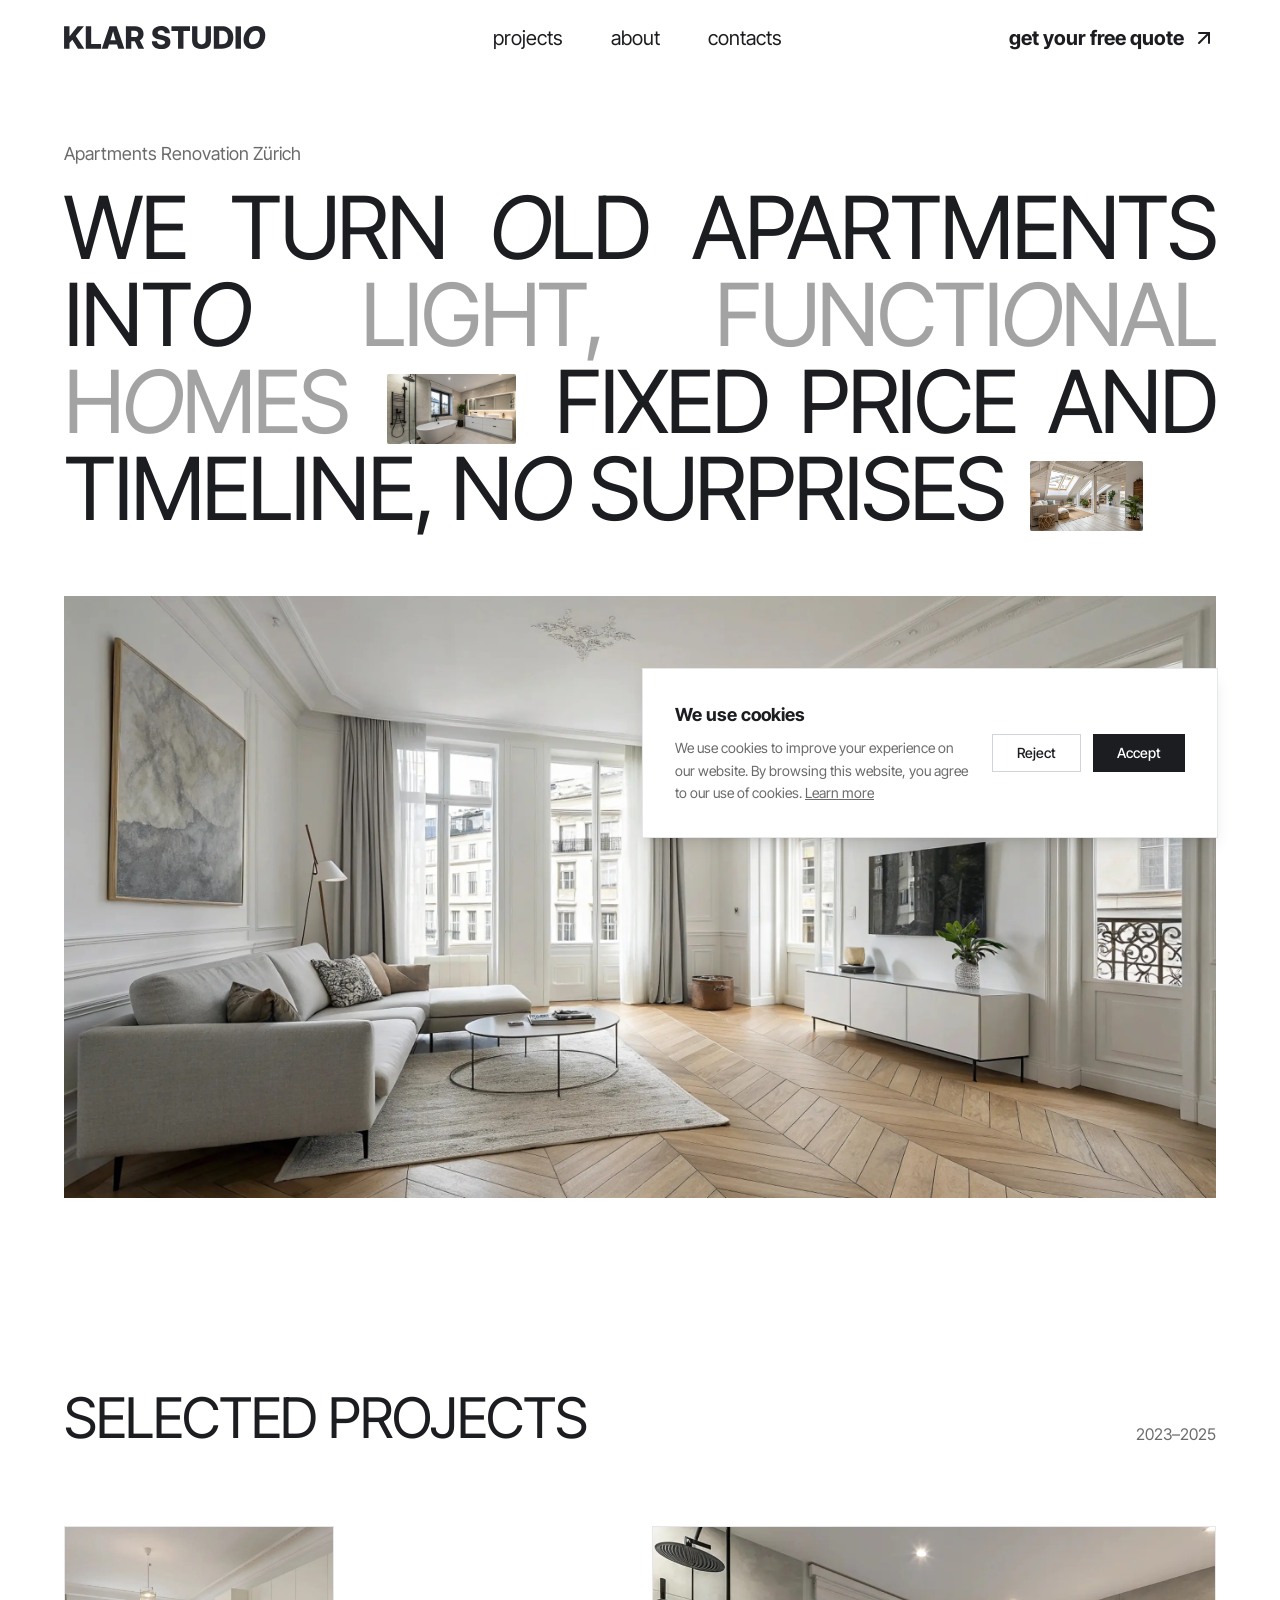
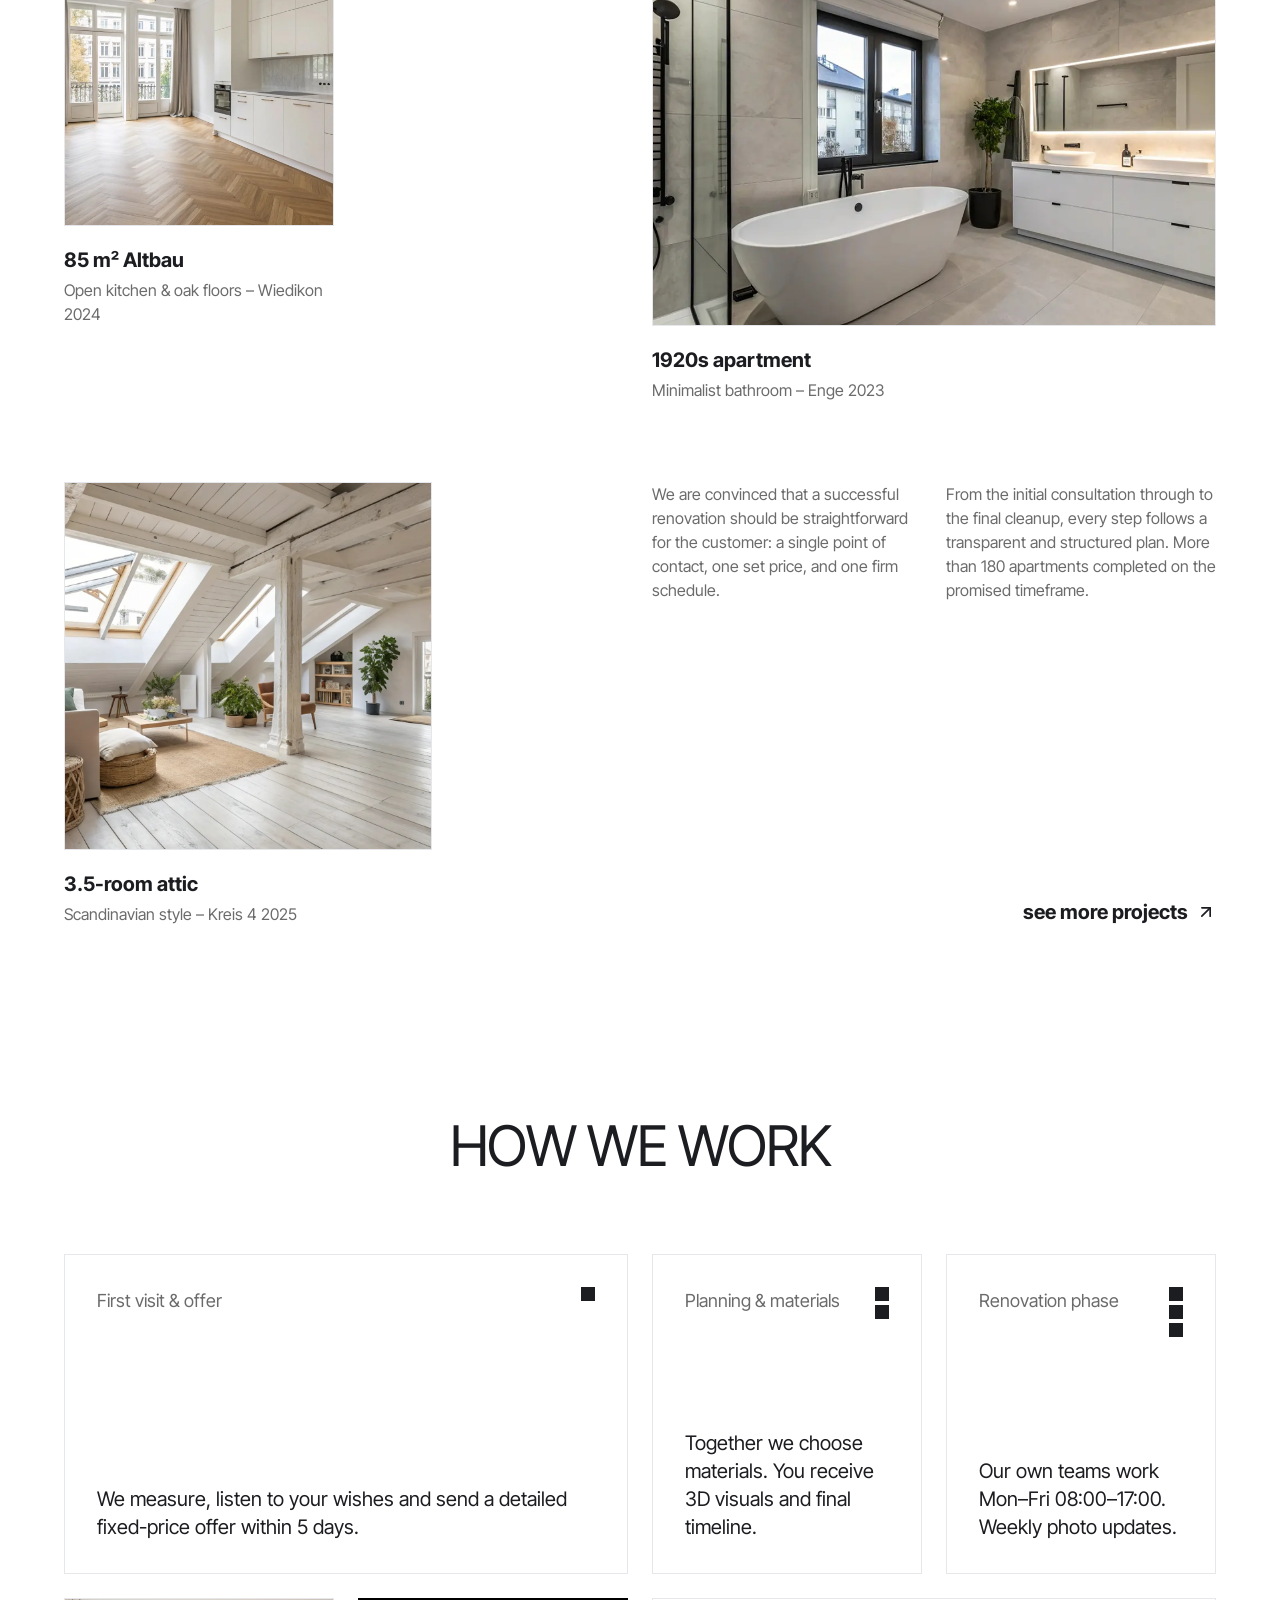
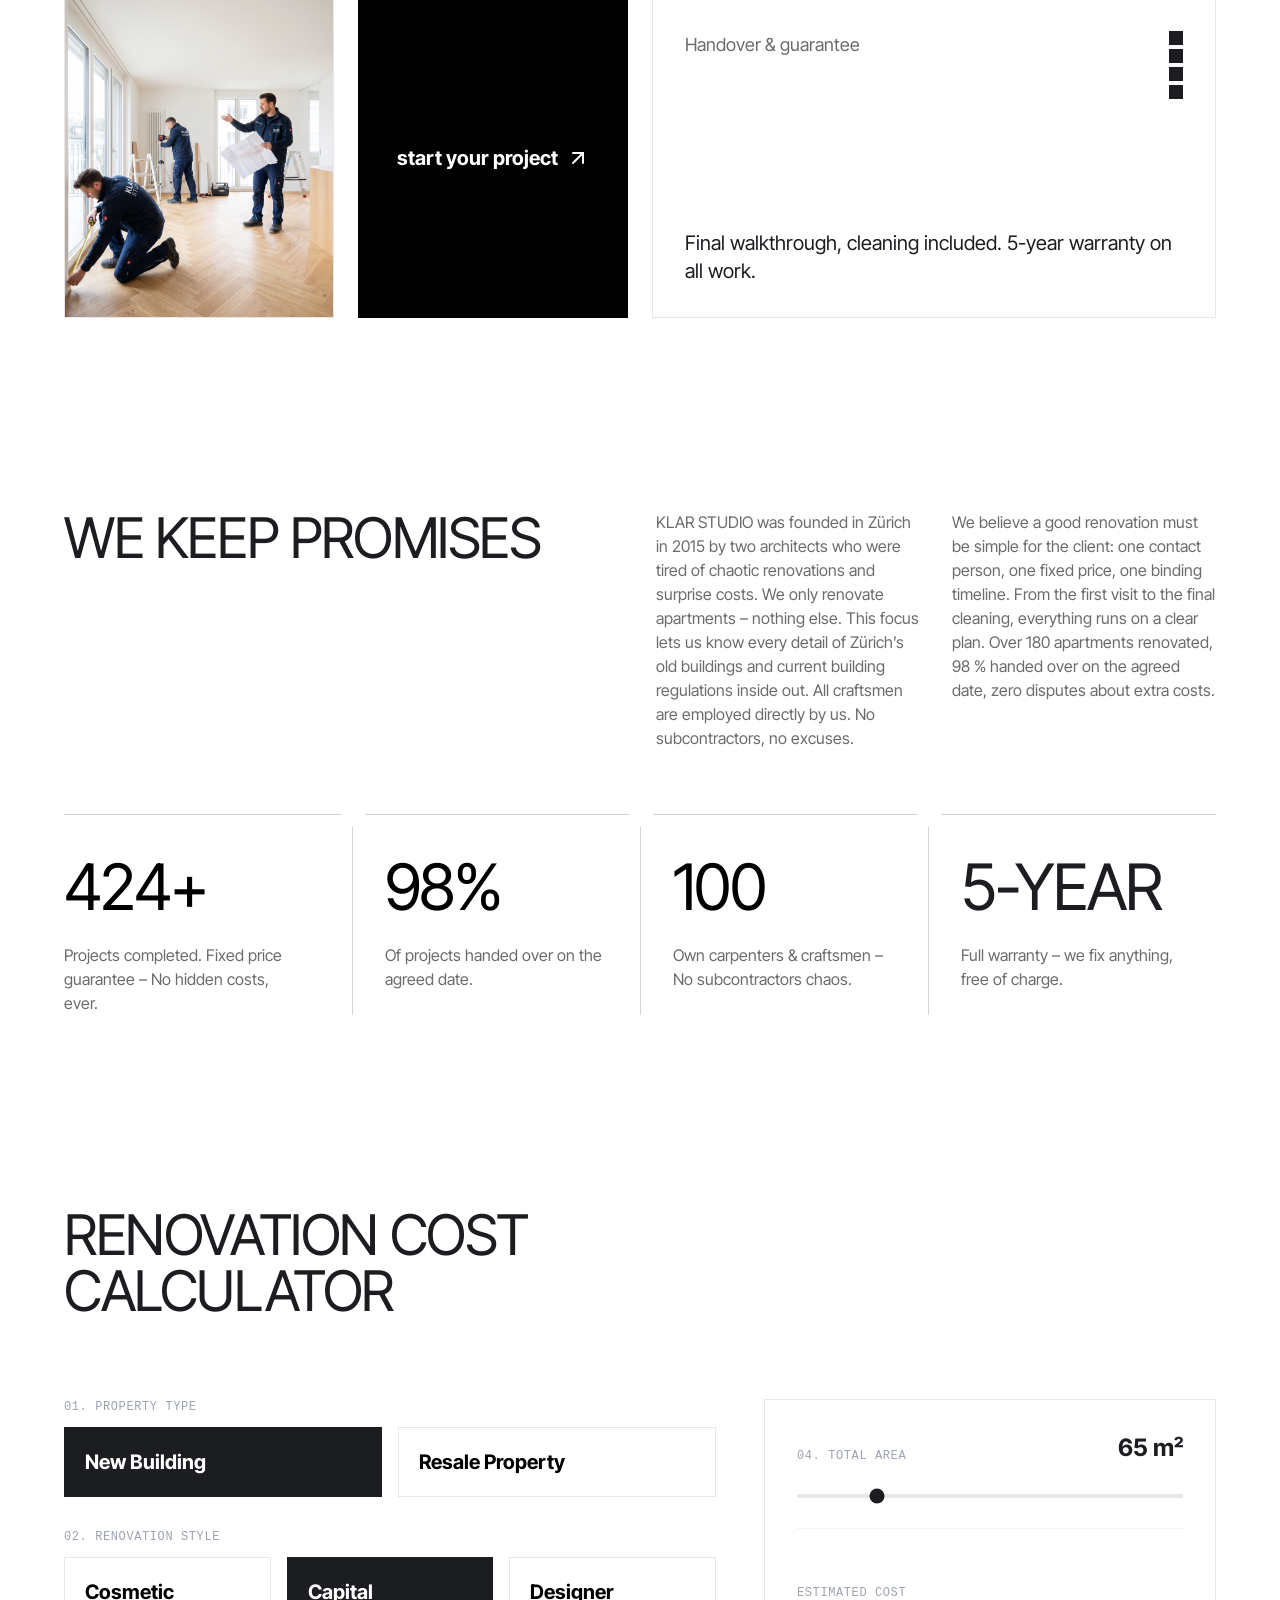
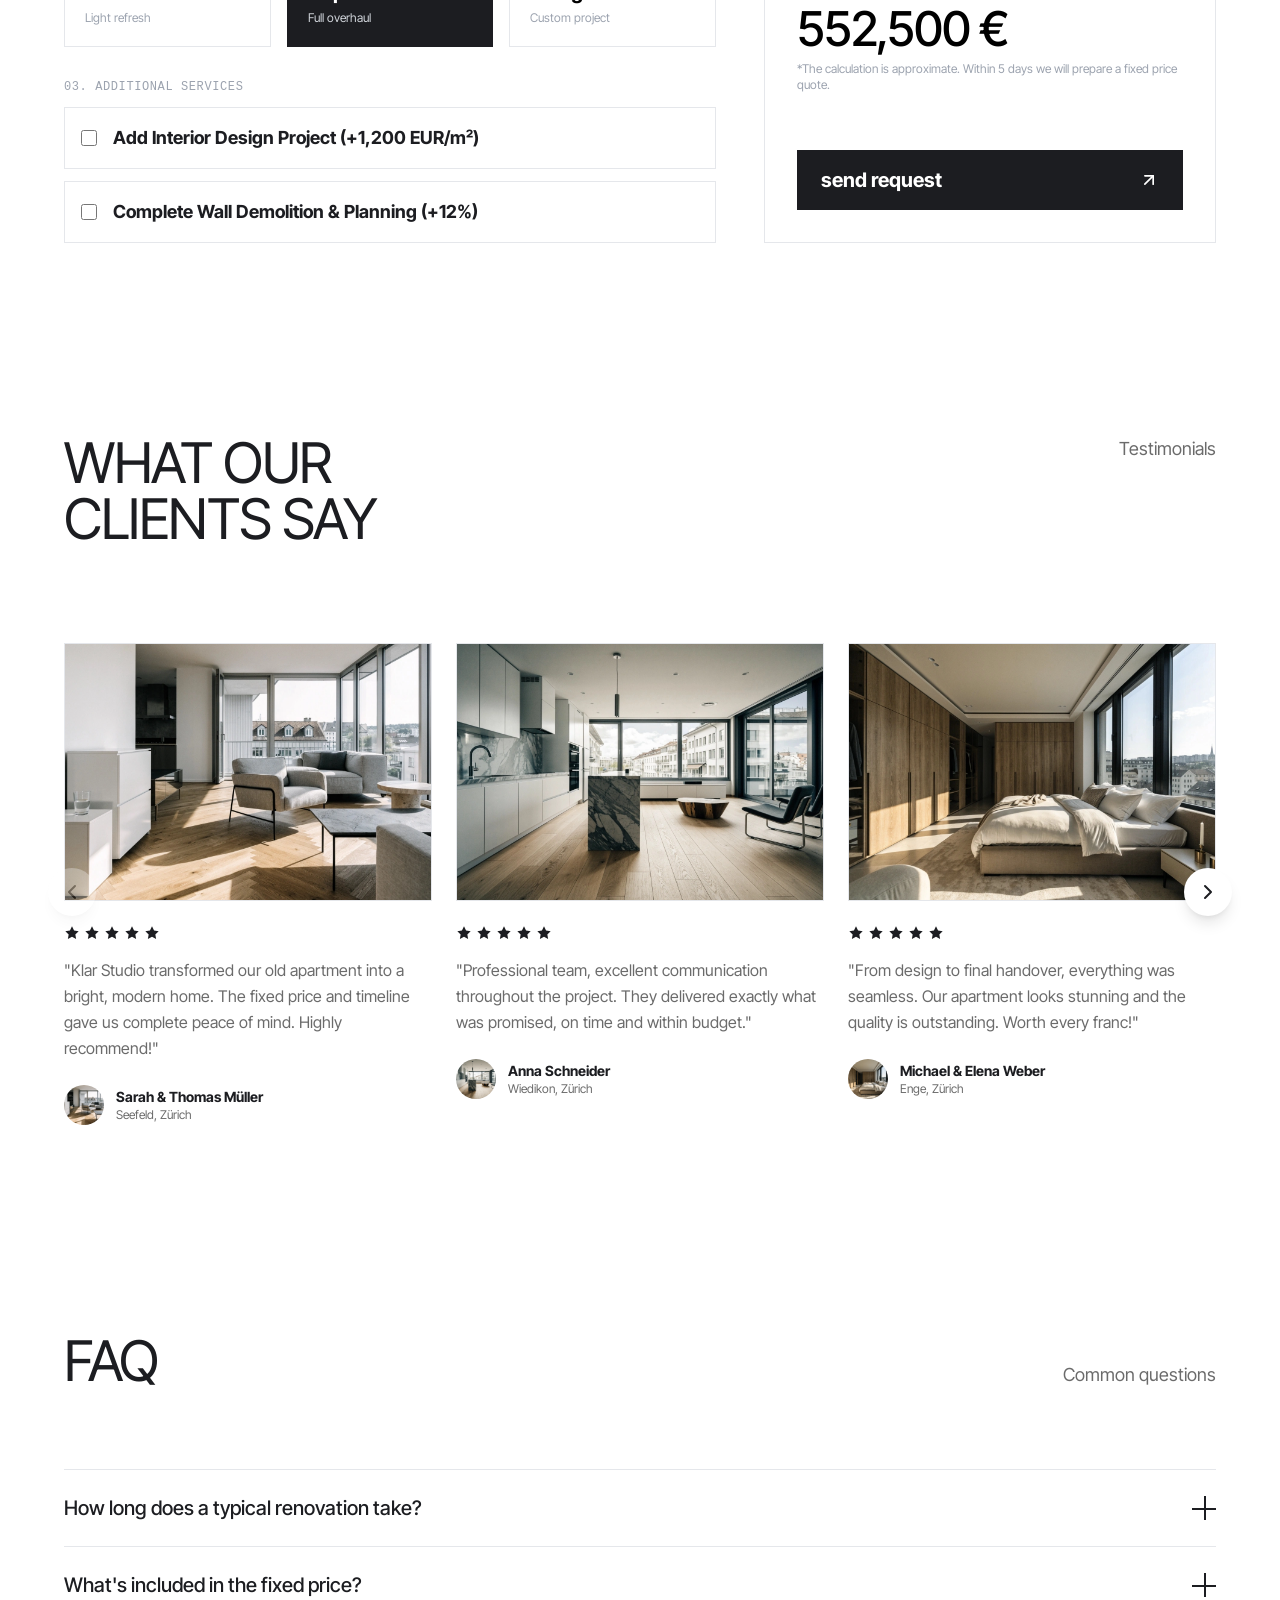
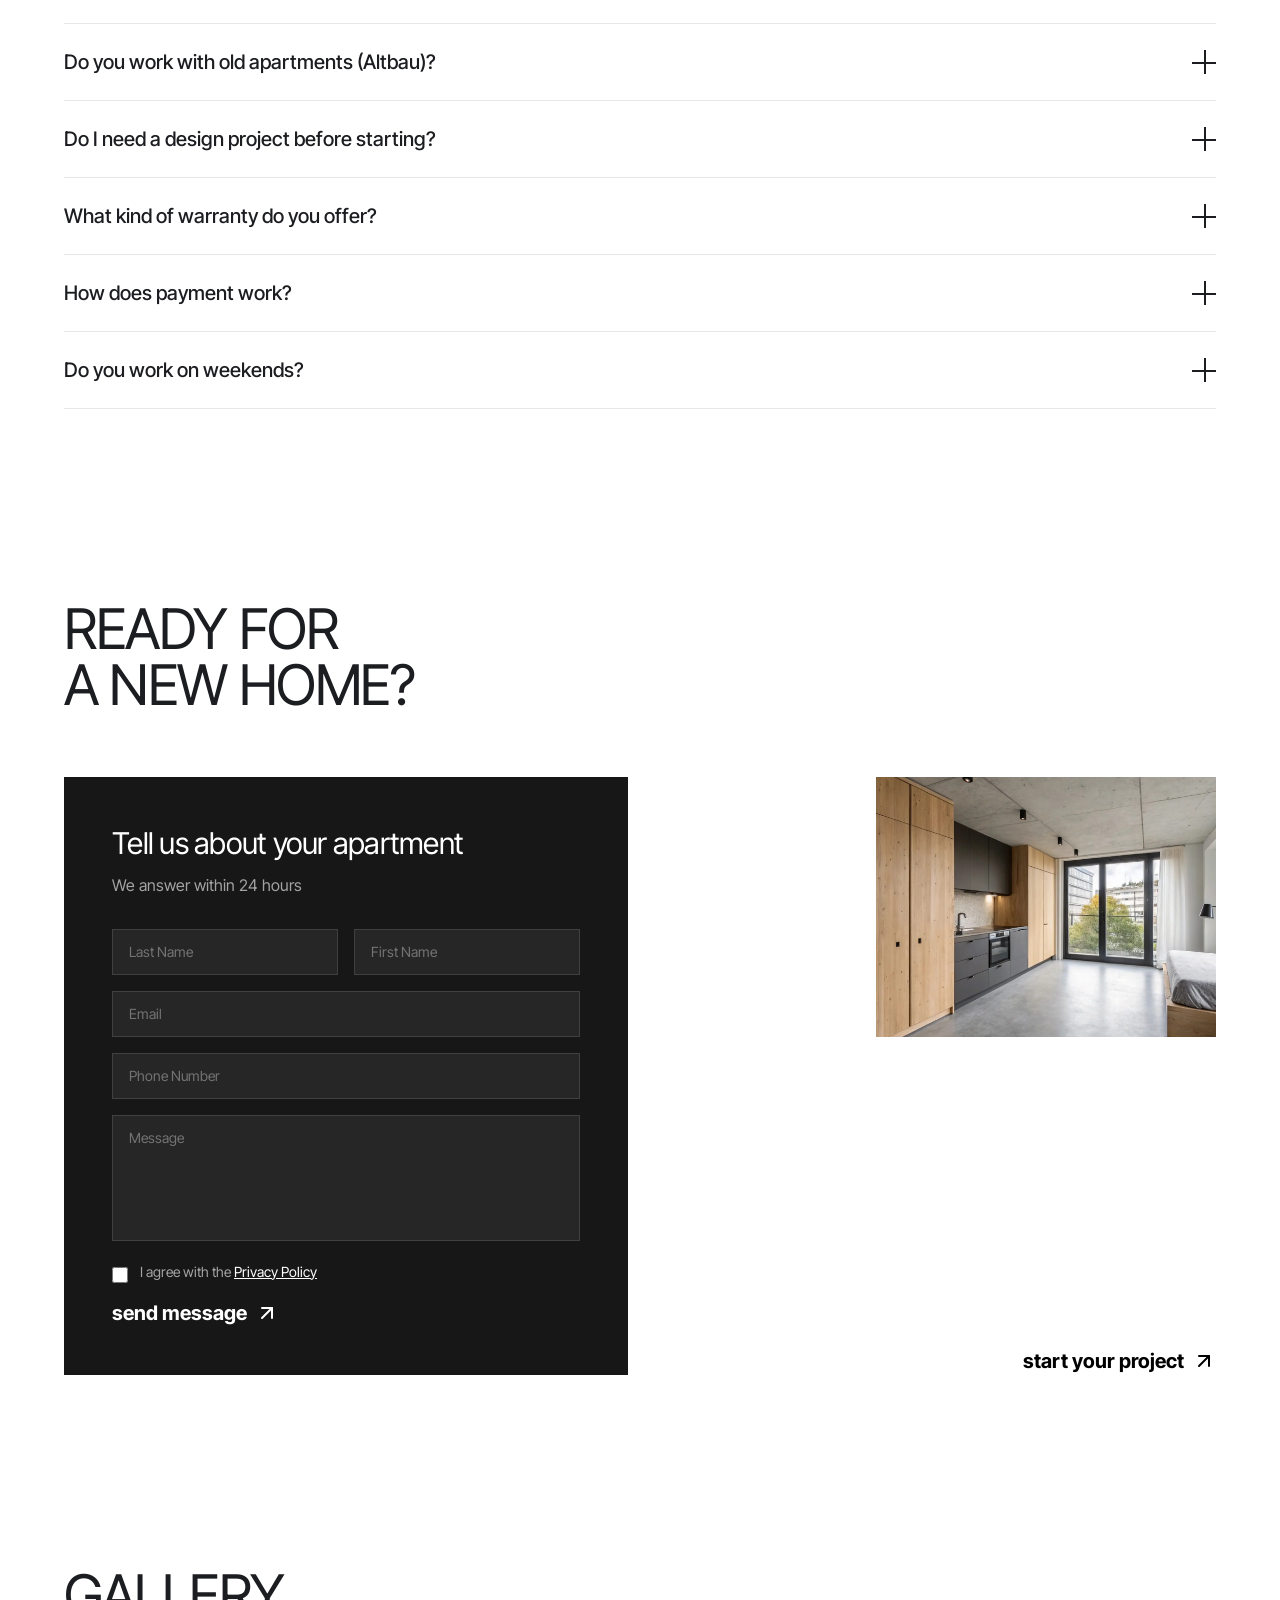
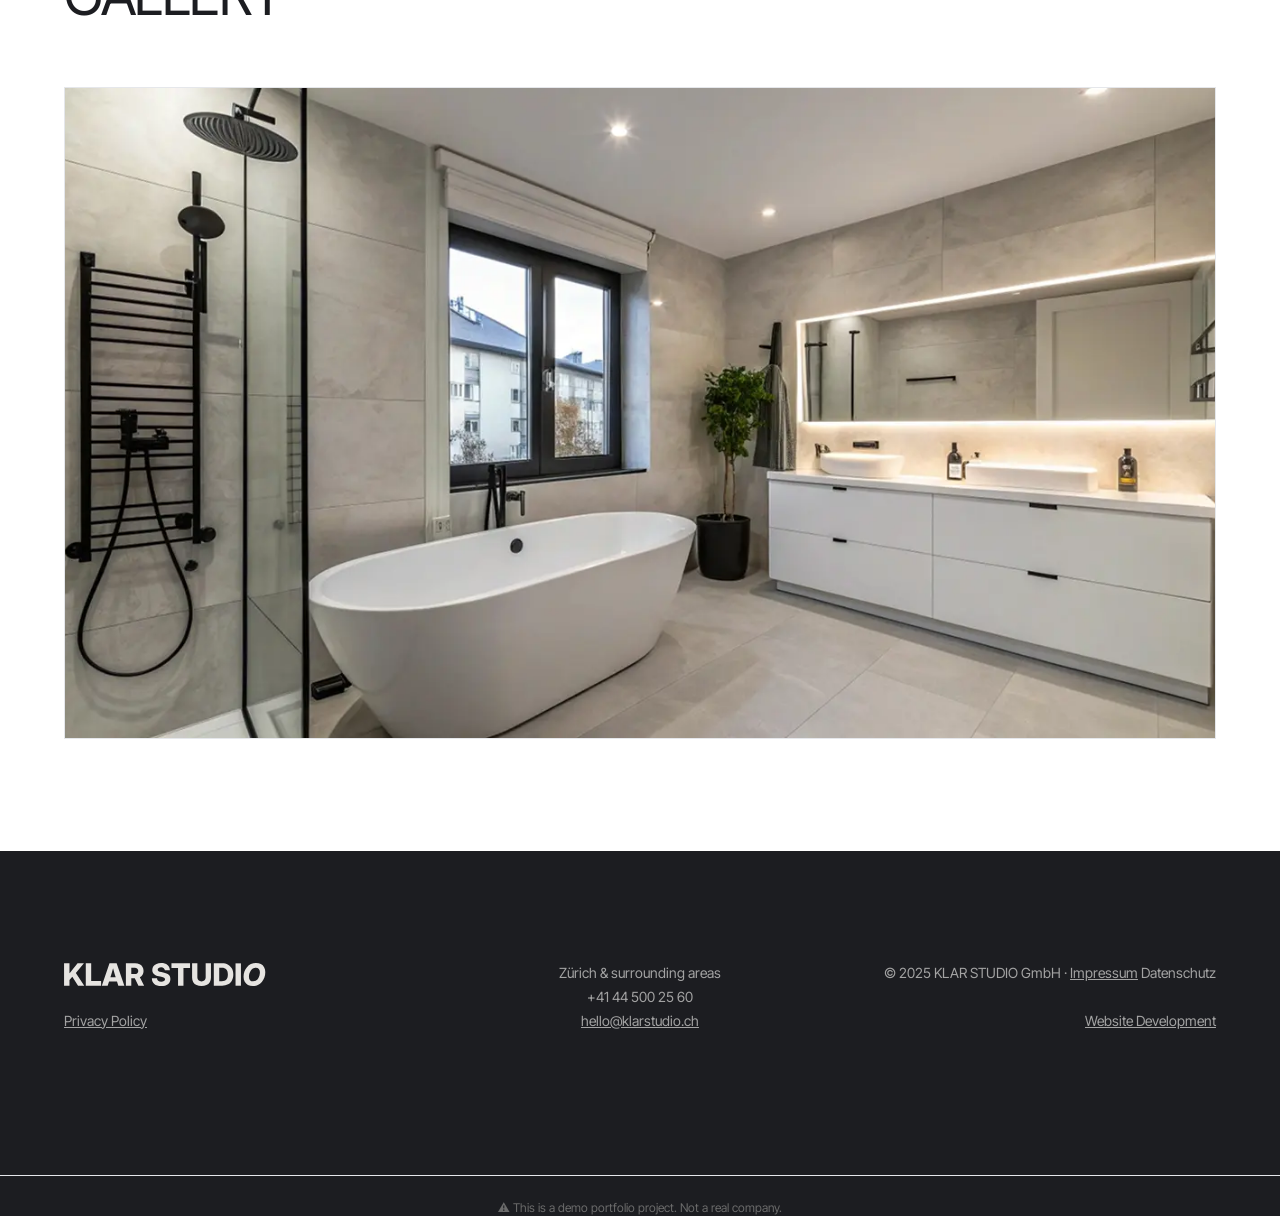
==== commit 971ff37a: "Add files via upload" ====
--- a/index.html
+++ b/index.html
@@ -452,7 +452,7 @@
 <section id="faq" class="section-pad mx-auto max-w-[1440px] mt-24 sm:mt-32 lg:mt-48">
   <div class="mb-10 flex items-end justify-between sm:mb-14 lg:mb-20">
     <h2 class="fade-in-up text-4xl uppercase tracking-tight sm:text-5xl lg:text-[3.5rem]">FAQ</h2>
-    <span class="shrink-0 text-sm text-muted sm:text-base">Common questions</span>
+    <span class="text-sm text-muted sm:text-base lg:text-lg whitespace-nowrap">Common questions</span>
   </div>
 
   <div class="divide-y divide-gray-200 border-t border-b border-gray-200">
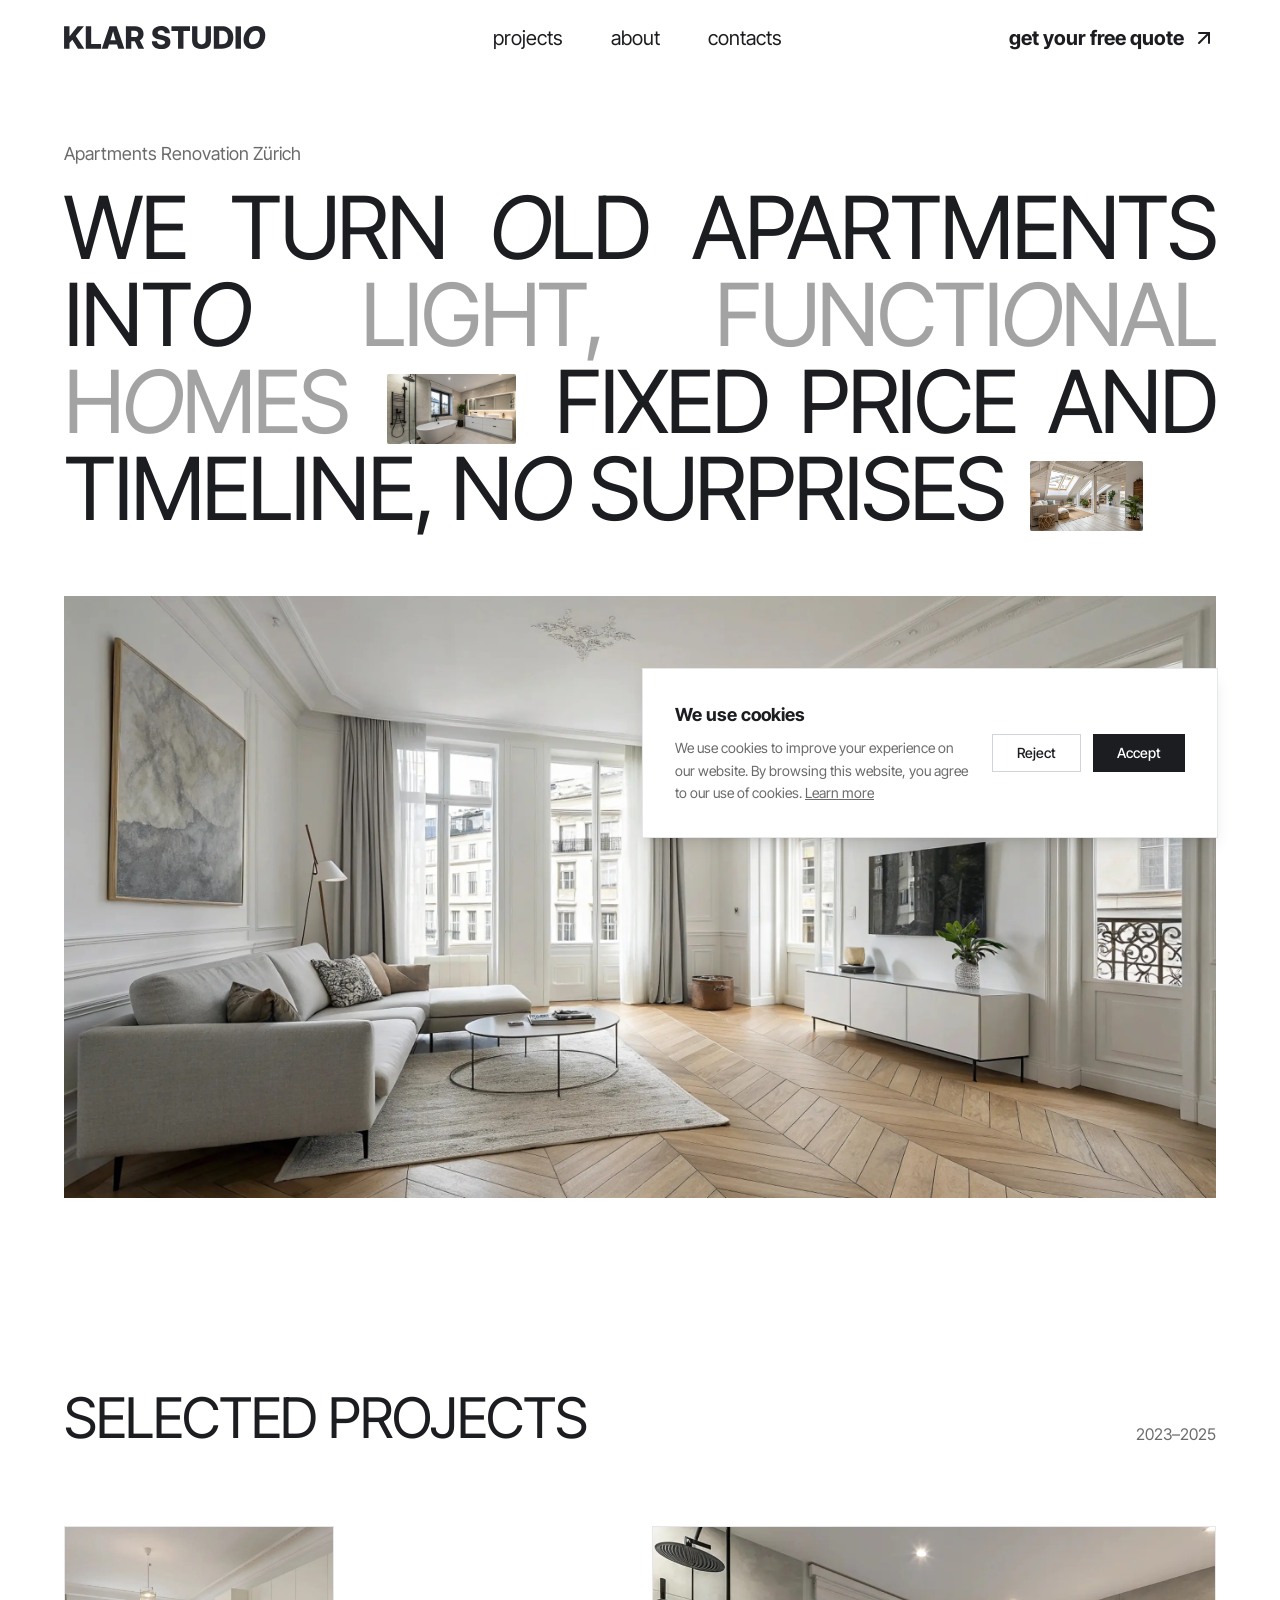
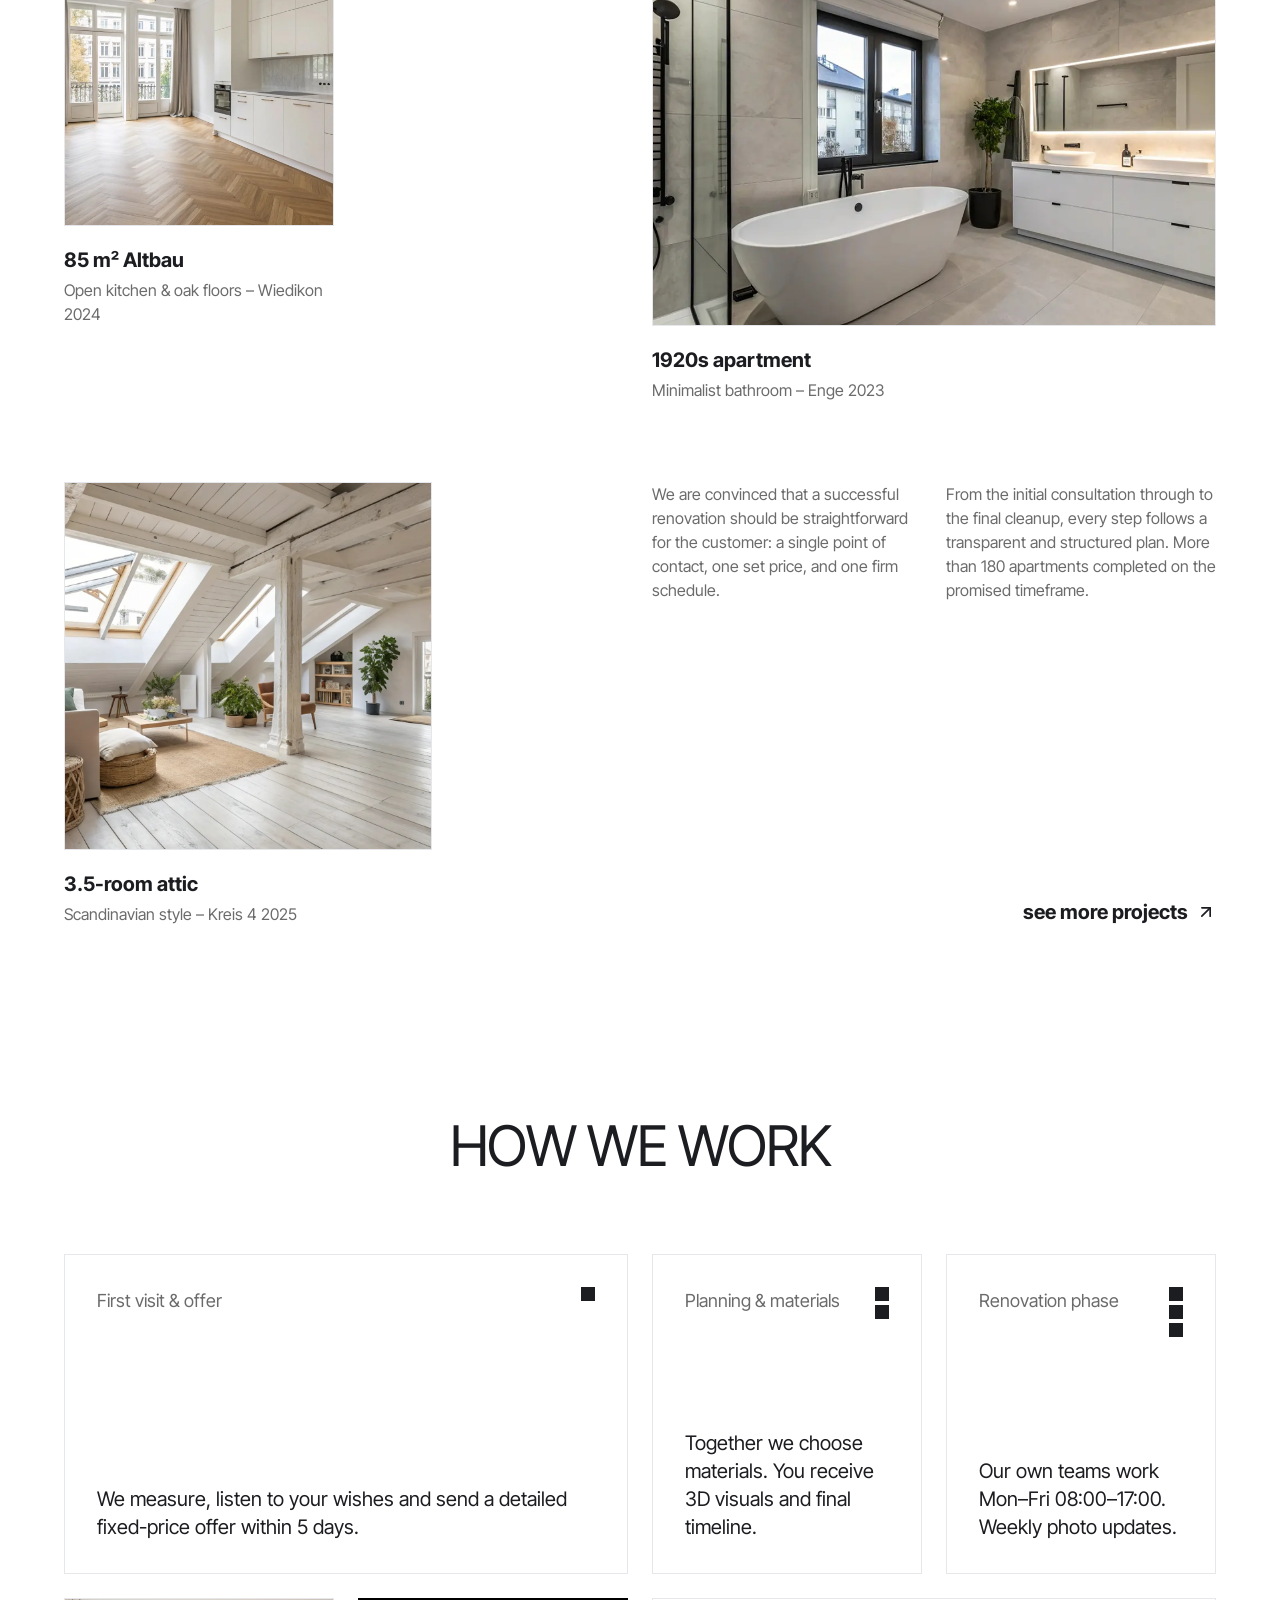
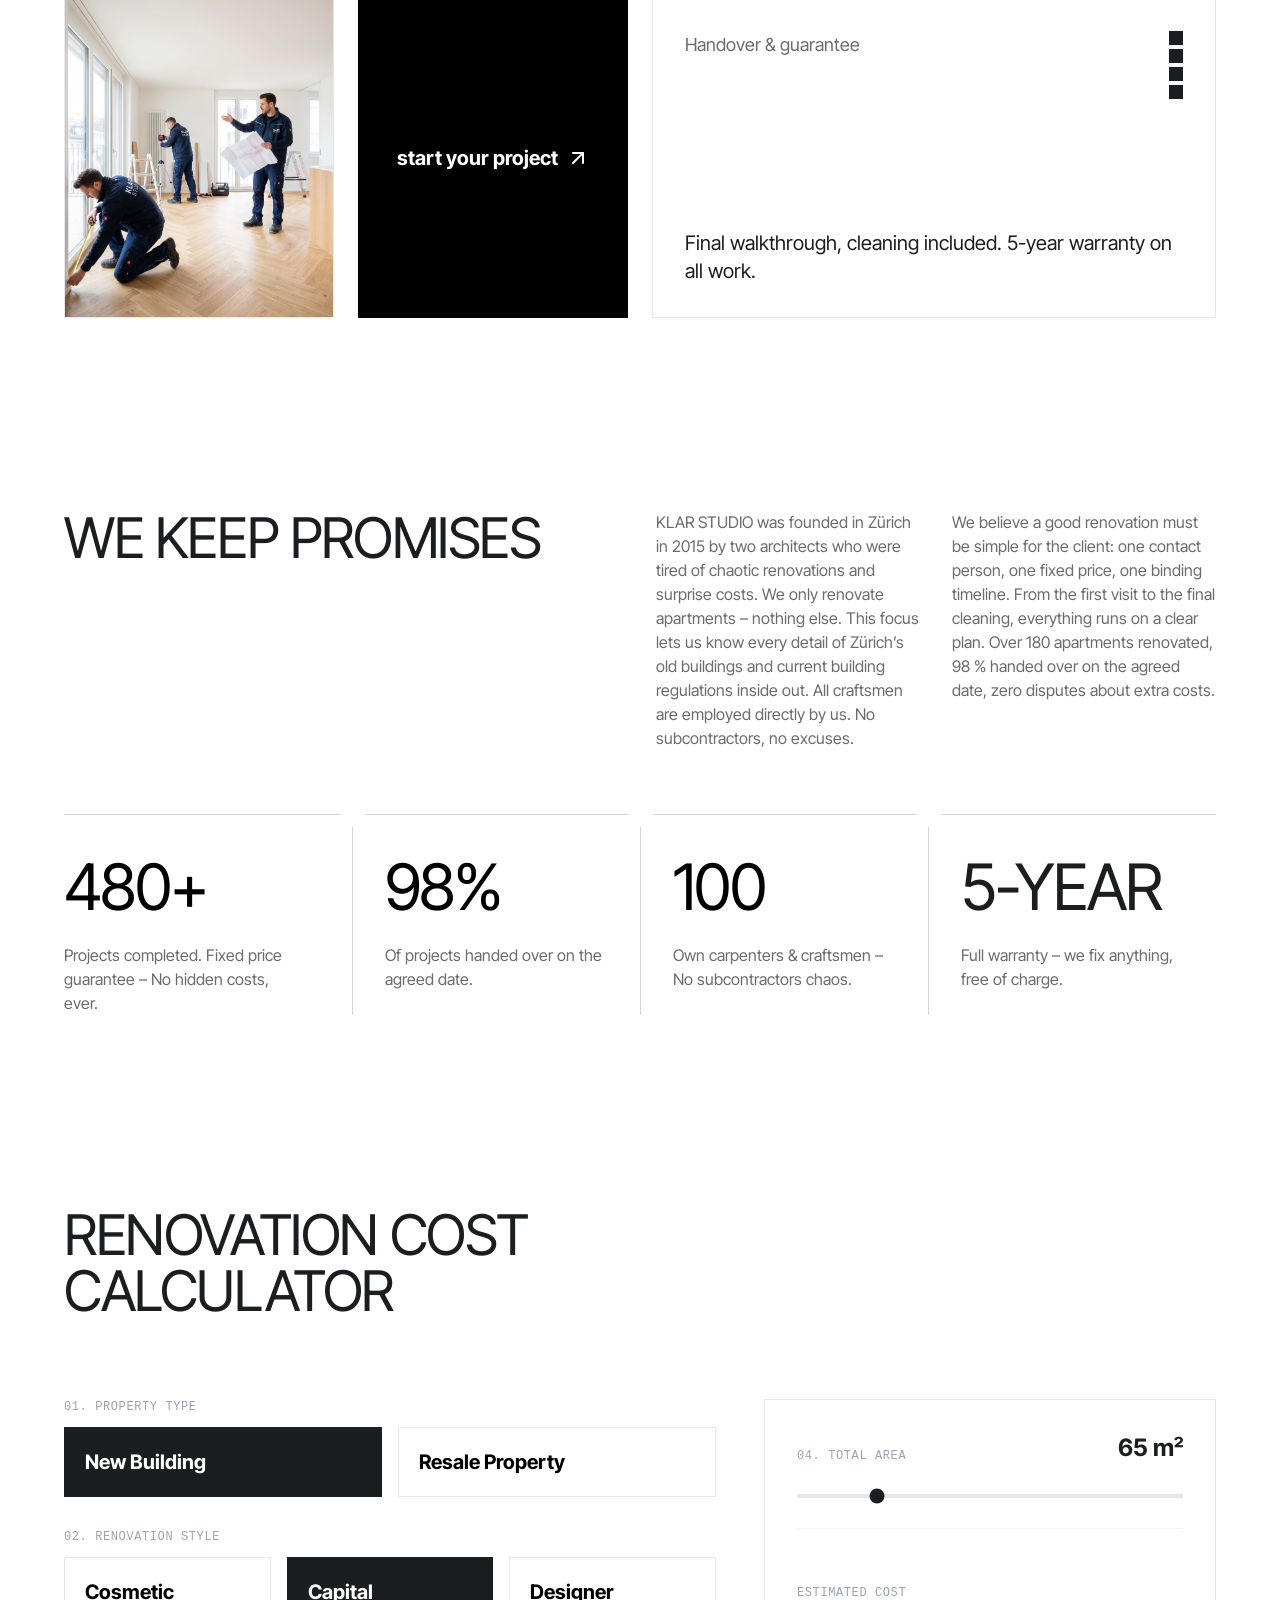
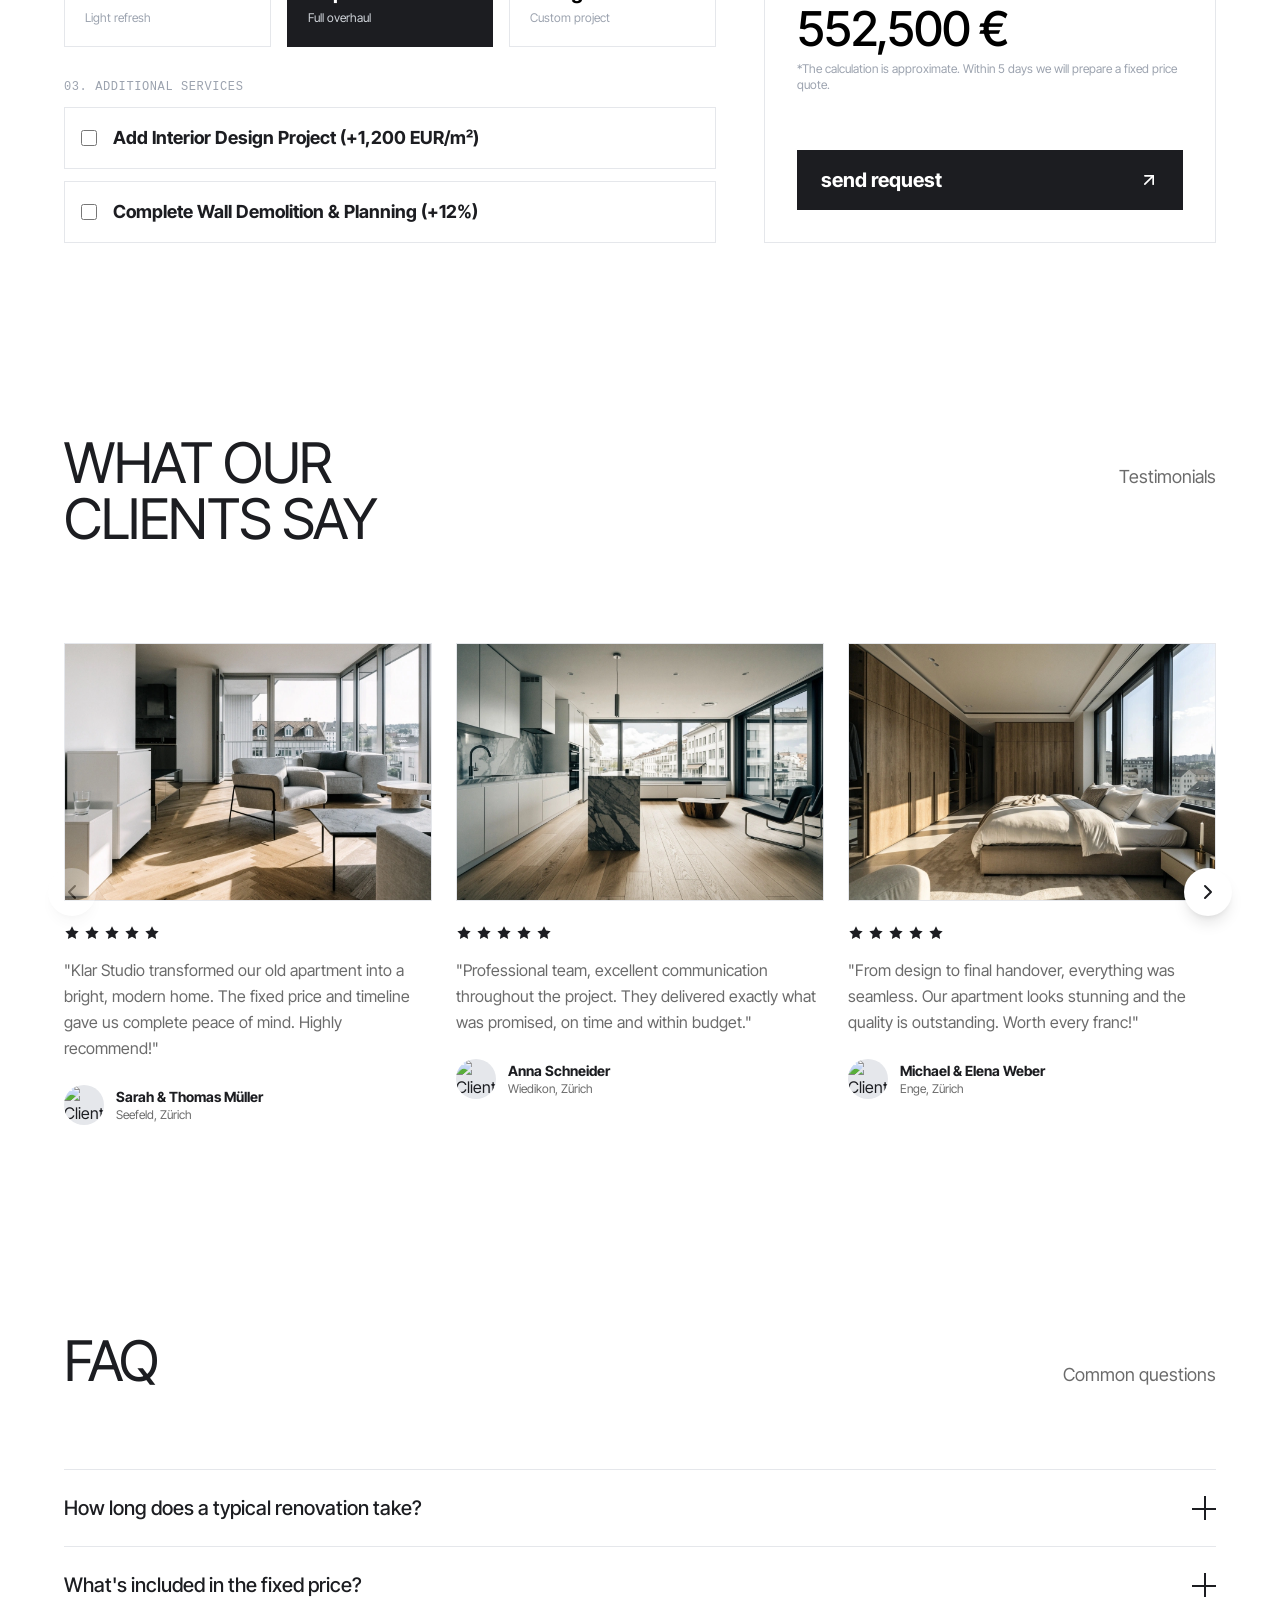
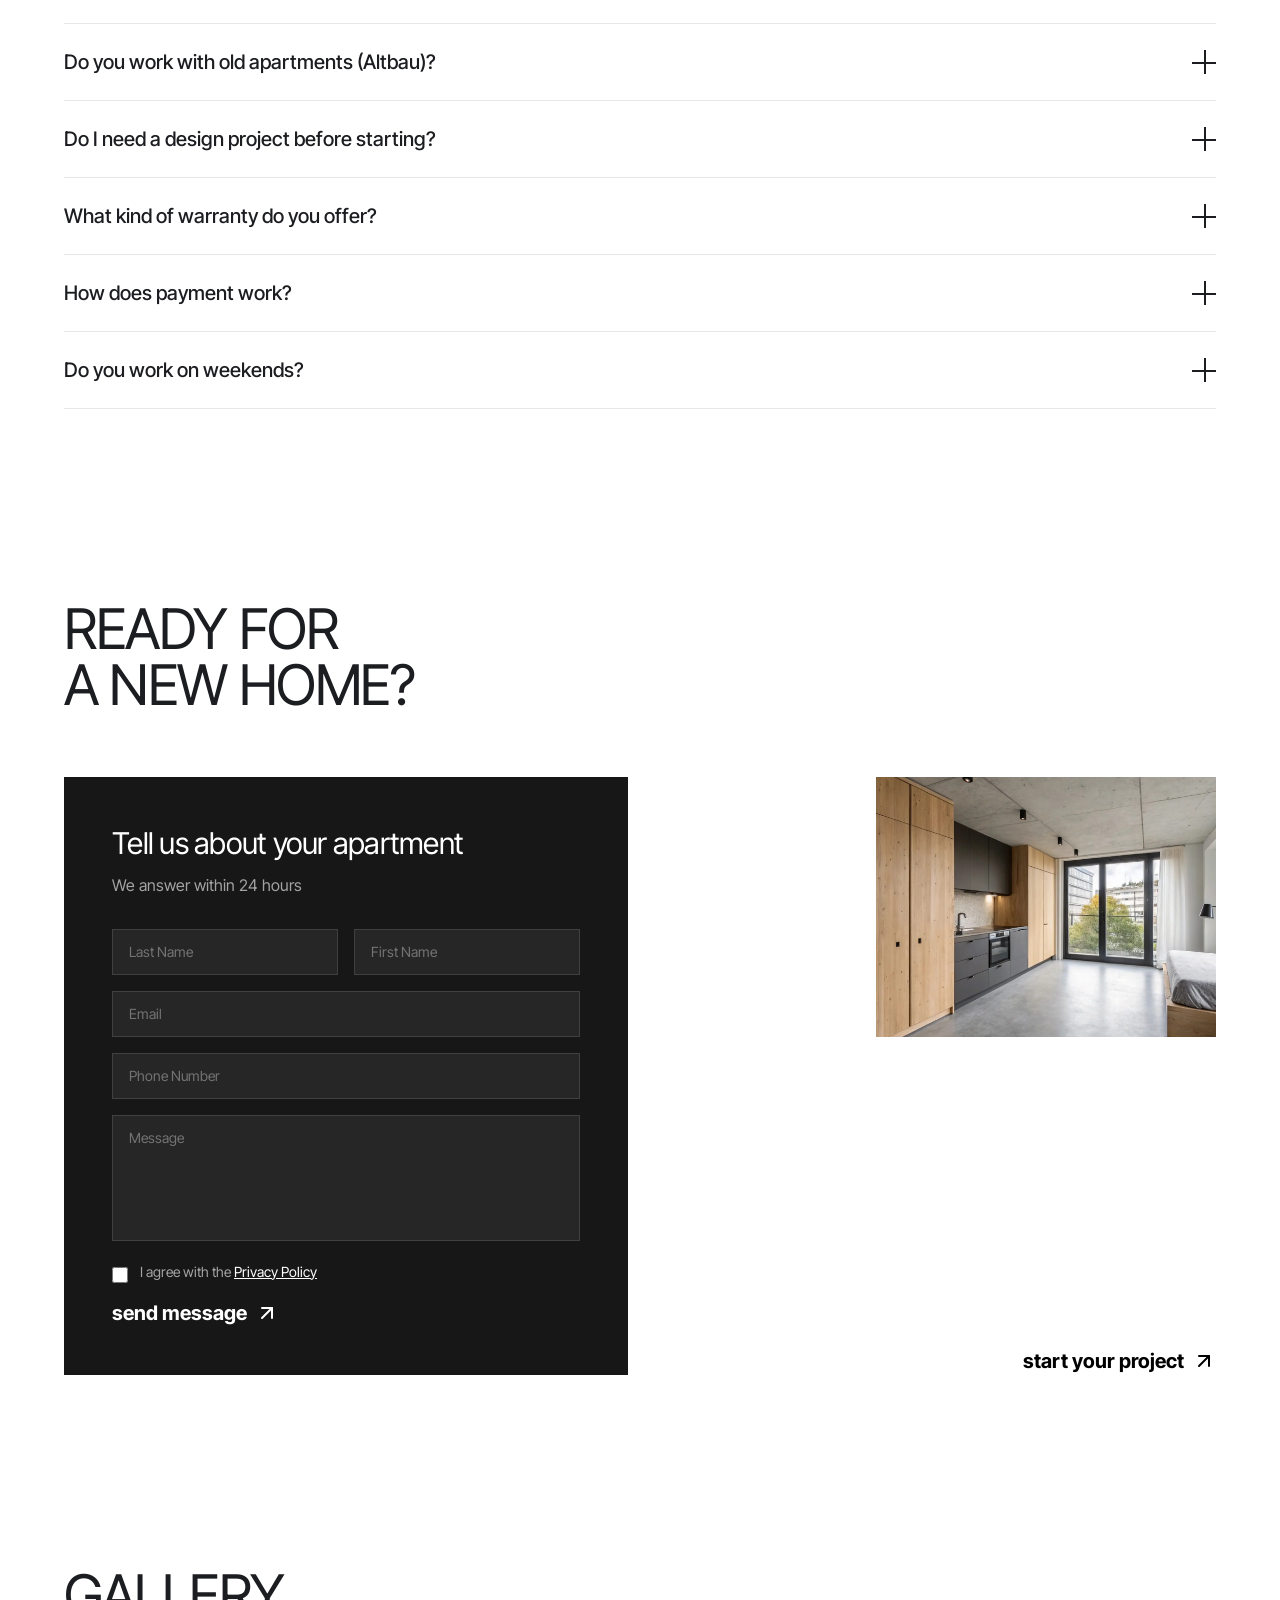
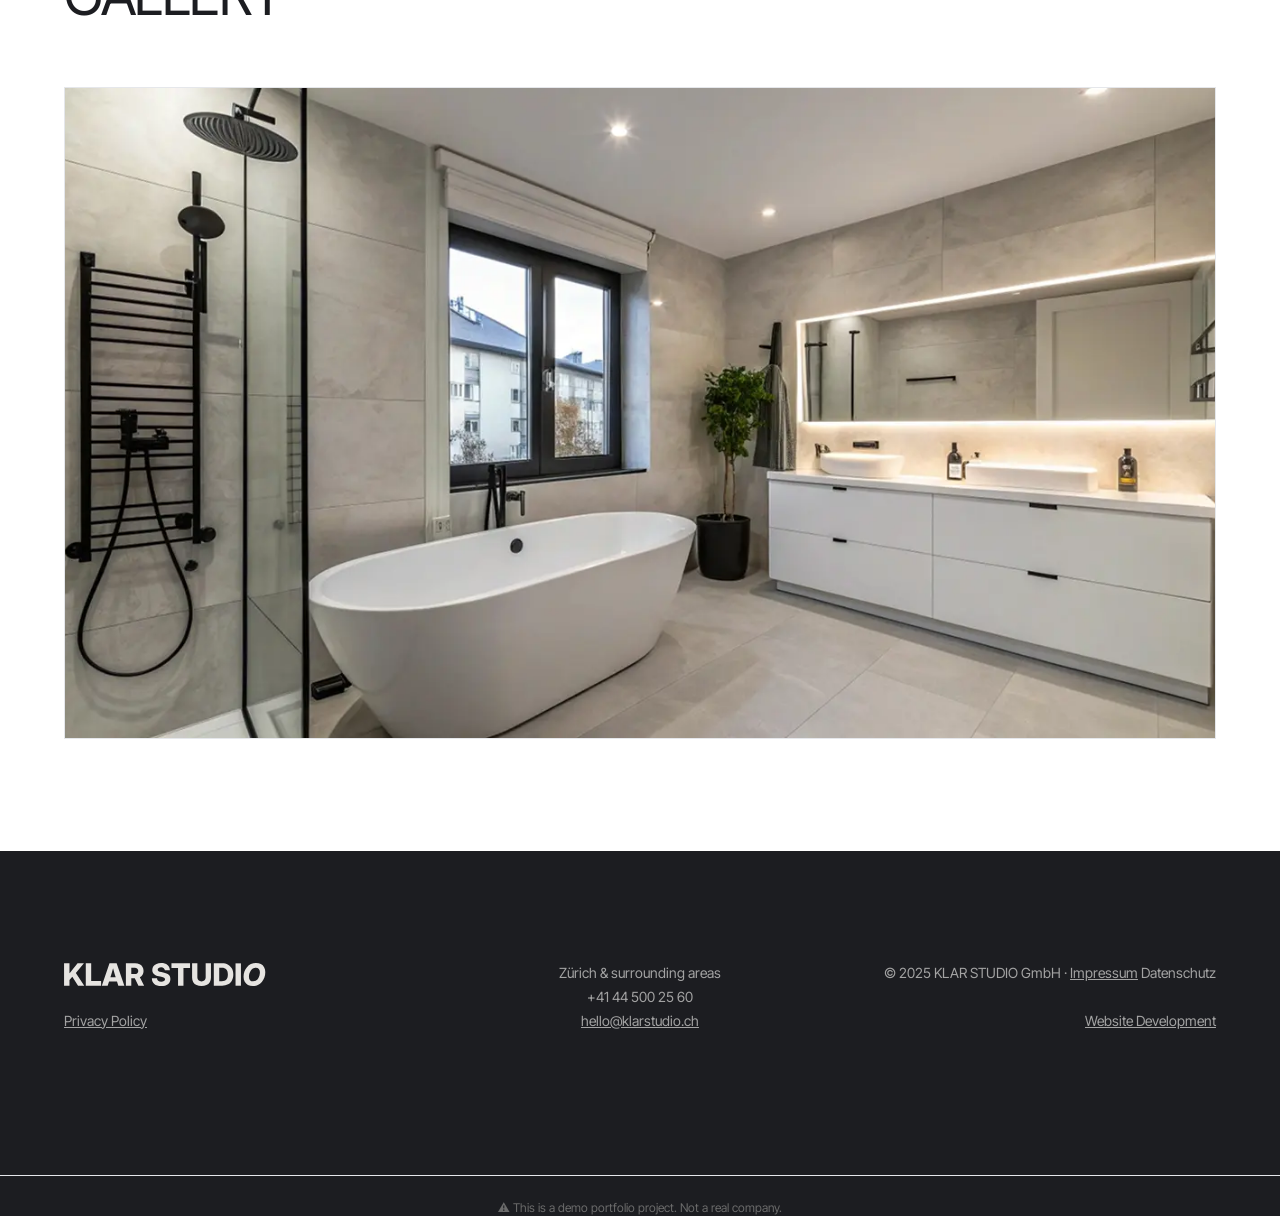
==== commit 79ed88ef: "Add files via upload" ====
--- a/index.html
+++ b/index.html
@@ -292,7 +292,7 @@
         </p>
         <div class="flex items-center gap-3">
           <div class="h-10 w-10 overflow-hidden rounded-full bg-gray-200">
-            <img src="img/Testimonials/testimonial1.webp" alt="Client" class="h-full w-full object-cover">
+            <img src="img/avatars/testimonial1.webp" alt="Client" class="h-full w-full object-cover">
           </div>
           <div>
             <p class="text-sm font-bold text-ink">Sarah & Thomas Müller</p>
@@ -318,7 +318,7 @@
         </p>
         <div class="flex items-center gap-3">
           <div class="h-10 w-10 overflow-hidden rounded-full bg-gray-200">
-            <img src="img/Testimonials/testimonial2.webp" alt="Client" class="h-full w-full object-cover">
+            <img src="img/avatars/testimonial2.webp" alt="Client" class="h-full w-full object-cover">
           </div>
           <div>
             <p class="text-sm font-bold text-ink">Anna Schneider</p>
@@ -344,7 +344,7 @@
         </p>
         <div class="flex items-center gap-3">
           <div class="h-10 w-10 overflow-hidden rounded-full bg-gray-200">
-            <img src="img/Testimonials/testimonial3.webp" alt="Client" class="h-full w-full object-cover">
+            <img src="img/avatars/testimonial3.webp" alt="Client" class="h-full w-full object-cover">
           </div>
           <div>
             <p class="text-sm font-bold text-ink">Michael & Elena Weber</p>
@@ -370,7 +370,7 @@
         </p>
         <div class="flex items-center gap-3">
           <div class="h-10 w-10 overflow-hidden rounded-full bg-gray-200">
-            <img src="img/Testimonials/testimonial1.webp" alt="Client" class="h-full w-full object-cover">
+            <img src="img/avatars/testimonial4.webp" alt="Client" class="h-full w-full object-cover">
           </div>
           <div>
             <p class="text-sm font-bold text-ink">David & Laura Fischer</p>
@@ -396,7 +396,7 @@
         </p>
         <div class="flex items-center gap-3">
           <div class="h-10 w-10 overflow-hidden rounded-full bg-gray-200">
-            <img src="img/Testimonials/testimonial2.webp" alt="Client" class="h-full w-full object-cover">
+            <img src="img/avatars/testimonial5.webp" alt="Client" class="h-full w-full object-cover">
           </div>
           <div>
             <p class="text-sm font-bold text-ink">Sophie Brunner</p>
@@ -422,7 +422,7 @@
         </p>
         <div class="flex items-center gap-3">
           <div class="h-10 w-10 overflow-hidden rounded-full bg-gray-200">
-            <img src="img/Testimonials/testimonial3.webp" alt="Client" class="h-full w-full object-cover">
+            <img src="img/avatars/testimonial6.webp" alt="Client" class="h-full w-full object-cover">
           </div>
           <div>
             <p class="text-sm font-bold text-ink">Marco & Julia Rossi</p>
--- a/styles.css
+++ b/styles.css
@@ -1 +1 @@
-*,:after,:before{--tw-border-spacing-x:0;--tw-border-spacing-y:0;--tw-translate-x:0;--tw-translate-y:0;--tw-rotate:0;--tw-skew-x:0;--tw-skew-y:0;--tw-scale-x:1;--tw-scale-y:1;--tw-pan-x: ;--tw-pan-y: ;--tw-pinch-zoom: ;--tw-scroll-snap-strictness:proximity;--tw-gradient-from-position: ;--tw-gradient-via-position: ;--tw-gradient-to-position: ;--tw-ordinal: ;--tw-slashed-zero: ;--tw-numeric-figure: ;--tw-numeric-spacing: ;--tw-numeric-fraction: ;--tw-ring-inset: ;--tw-ring-offset-width:0px;--tw-ring-offset-color:#fff;--tw-ring-color:rgba(59,130,246,.5);--tw-ring-offset-shadow:0 0 #0000;--tw-ring-shadow:0 0 #0000;--tw-shadow:0 0 #0000;--tw-shadow-colored:0 0 #0000;--tw-blur: ;--tw-brightness: ;--tw-contrast: ;--tw-grayscale: ;--tw-hue-rotate: ;--tw-invert: ;--tw-saturate: ;--tw-sepia: ;--tw-drop-shadow: ;--tw-backdrop-blur: ;--tw-backdrop-brightness: ;--tw-backdrop-contrast: ;--tw-backdrop-grayscale: ;--tw-backdrop-hue-rotate: ;--tw-backdrop-invert: ;--tw-backdrop-opacity: ;--tw-backdrop-saturate: ;--tw-backdrop-sepia: ;--tw-contain-size: ;--tw-contain-layout: ;--tw-contain-paint: ;--tw-contain-style: }::backdrop{--tw-border-spacing-x:0;--tw-border-spacing-y:0;--tw-translate-x:0;--tw-translate-y:0;--tw-rotate:0;--tw-skew-x:0;--tw-skew-y:0;--tw-scale-x:1;--tw-scale-y:1;--tw-pan-x: ;--tw-pan-y: ;--tw-pinch-zoom: ;--tw-scroll-snap-strictness:proximity;--tw-gradient-from-position: ;--tw-gradient-via-position: ;--tw-gradient-to-position: ;--tw-ordinal: ;--tw-slashed-zero: ;--tw-numeric-figure: ;--tw-numeric-spacing: ;--tw-numeric-fraction: ;--tw-ring-inset: ;--tw-ring-offset-width:0px;--tw-ring-offset-color:#fff;--tw-ring-color:rgba(59,130,246,.5);--tw-ring-offset-shadow:0 0 #0000;--tw-ring-shadow:0 0 #0000;--tw-shadow:0 0 #0000;--tw-shadow-colored:0 0 #0000;--tw-blur: ;--tw-brightness: ;--tw-contrast: ;--tw-grayscale: ;--tw-hue-rotate: ;--tw-invert: ;--tw-saturate: ;--tw-sepia: ;--tw-drop-shadow: ;--tw-backdrop-blur: ;--tw-backdrop-brightness: ;--tw-backdrop-contrast: ;--tw-backdrop-grayscale: ;--tw-backdrop-hue-rotate: ;--tw-backdrop-invert: ;--tw-backdrop-opacity: ;--tw-backdrop-saturate: ;--tw-backdrop-sepia: ;--tw-contain-size: ;--tw-contain-layout: ;--tw-contain-paint: ;--tw-contain-style: }/*! tailwindcss v3.4.19 | MIT License | https://tailwindcss.com*/*,:after,:before{box-sizing:border-box;border:0 solid #e5e7eb}:after,:before{--tw-content:""}:host,html{line-height:1.5;-webkit-text-size-adjust:100%;-moz-tab-size:4;-o-tab-size:4;tab-size:4;font-family:Inter Tight,sans-serif;font-feature-settings:normal;font-variation-settings:normal;-webkit-tap-highlight-color:transparent}body{margin:0;line-height:inherit}hr{height:0;color:inherit;border-top-width:1px}abbr:where([title]){-webkit-text-decoration:underline dotted;text-decoration:underline dotted}h1,h2,h3,h4,h5,h6{font-size:inherit;font-weight:inherit}a{color:inherit;text-decoration:inherit}b,strong{font-weight:bolder}code,kbd,pre,samp{font-family:ui-monospace,SFMono-Regular,Menlo,Monaco,Consolas,Liberation Mono,Courier New,monospace;font-feature-settings:normal;font-variation-settings:normal;font-size:1em}small{font-size:80%}sub,sup{font-size:75%;line-height:0;position:relative;vertical-align:baseline}sub{bottom:-.25em}sup{top:-.5em}table{text-indent:0;border-color:inherit;border-collapse:collapse}button,input,optgroup,select,textarea{font-family:inherit;font-feature-settings:inherit;font-variation-settings:inherit;font-size:100%;font-weight:inherit;line-height:inherit;letter-spacing:inherit;color:inherit;margin:0;padding:0}button,select{text-transform:none}button,input:where([type=button]),input:where([type=reset]),input:where([type=submit]){-webkit-appearance:button;background-color:transparent;background-image:none}:-moz-focusring{outline:auto}:-moz-ui-invalid{box-shadow:none}progress{vertical-align:baseline}::-webkit-inner-spin-button,::-webkit-outer-spin-button{height:auto}[type=search]{-webkit-appearance:textfield;outline-offset:-2px}::-webkit-search-decoration{-webkit-appearance:none}::-webkit-file-upload-button{-webkit-appearance:button;font:inherit}summary{display:list-item}blockquote,dd,dl,figure,h1,h2,h3,h4,h5,h6,hr,p,pre{margin:0}fieldset{margin:0}fieldset,legend{padding:0}menu,ol,ul{list-style:none;margin:0;padding:0}dialog{padding:0}textarea{resize:vertical}input::-moz-placeholder,textarea::-moz-placeholder{opacity:1;color:#9ca3af}input::placeholder,textarea::placeholder{opacity:1;color:#9ca3af}[role=button],button{cursor:pointer}:disabled{cursor:default}audio,canvas,embed,iframe,img,object,svg,video{display:block;vertical-align:middle}img,video{max-width:100%;height:auto}[hidden]:where(:not([hidden=until-found])){display:none}.sr-only{position:absolute;width:1px;height:1px;padding:0;margin:-1px;overflow:hidden;clip:rect(0,0,0,0);white-space:nowrap;border-width:0}.pointer-events-none{pointer-events:none}.pointer-events-auto{pointer-events:auto}.visible{visibility:visible}.fixed{position:fixed}.absolute{position:absolute}.relative{position:relative}.inset-0{inset:0}.inset-x-0{left:0;right:0}.-top-3{top:-.75rem}.bottom-0{bottom:0}.bottom-6{bottom:1.5rem}.left-0{left:0}.left-1\/2{left:50%}.left-4{left:1rem}.right-0{right:0}.right-4{right:1rem}.right-6{right:1.5rem}.top-0{top:0}.top-1\/2{top:50%}.top-4{top:1rem}.top-\[64px\]{top:64px}.z-10{z-index:10}.z-20{z-index:20}.z-30{z-index:30}.z-40{z-index:40}.z-50{z-index:50}.z-\[100\]{z-index:100}.z-\[60\]{z-index:60}.order-1{order:1}.order-2{order:2}.order-4{order:4}.order-5{order:5}.col-start-10{grid-column-start:10}.mx-2{margin-left:.5rem;margin-right:.5rem}.mx-auto{margin-left:auto;margin-right:auto}.my-6{margin-top:1.5rem;margin-bottom:1.5rem}.mb-1{margin-bottom:.25rem}.mb-10{margin-bottom:2.5rem}.mb-12{margin-bottom:3rem}.mb-14{margin-bottom:3.5rem}.mb-16{margin-bottom:4rem}.mb-2{margin-bottom:.5rem}.mb-24{margin-bottom:6rem}.mb-3{margin-bottom:.75rem}.mb-4{margin-bottom:1rem}.mb-5{margin-bottom:1.25rem}.mb-6{margin-bottom:1.5rem}.ml-auto{margin-left:auto}.mr-4{margin-right:1rem}.mt-1{margin-top:.25rem}.mt-10{margin-top:2.5rem}.mt-12{margin-top:3rem}.mt-14{margin-top:3.5rem}.mt-16{margin-top:4rem}.mt-2{margin-top:.5rem}.mt-24{margin-top:6rem}.mt-3{margin-top:.75rem}.mt-4{margin-top:1rem}.mt-5{margin-top:1.25rem}.mt-6{margin-top:1.5rem}.mt-8{margin-top:2rem}.block{display:block}.inline-block{display:inline-block}.flex{display:flex}.inline-flex{display:inline-flex}.grid{display:grid}.hidden{display:none}.aspect-\[3\/4\]{aspect-ratio:3/4}.aspect-\[4\/3\]{aspect-ratio:4/3}.aspect-square{aspect-ratio:1/1}.h-1{height:.25rem}.h-1\.5{height:.375rem}.h-10{height:2.5rem}.h-12{height:3rem}.h-16{height:4rem}.h-3\.5{height:.875rem}.h-4{height:1rem}.h-5{height:1.25rem}.h-6{height:1.5rem}.h-64{height:16rem}.h-8{height:2rem}.h-\[220px\]{height:220px}.h-\[240px\]{height:240px}.h-\[2px\]{height:2px}.h-\[300px\]{height:300px}.h-\[320px\]{height:320px}.h-\[350px\]{height:350px}.h-\[3px\]{height:3px}.h-auto{height:auto}.h-full{height:100%}.max-h-0{max-height:0}.max-h-\[300px\]{max-height:300px}.min-h-\[400px\]{min-height:400px}.min-h-\[420px\]{min-height:420px}.min-h-screen{min-height:100vh}.w-1\.5{width:.375rem}.w-1\/2{width:50%}.w-10{width:2.5rem}.w-12{width:3rem}.w-16{width:4rem}.w-3\.5{width:.875rem}.w-4{width:1rem}.w-5{width:1.25rem}.w-6{width:1.5rem}.w-8{width:2rem}.w-\[2px\]{width:2px}.w-auto{width:auto}.w-full{width:100%}.min-w-0{min-width:0}.min-w-\[300px\]{min-width:300px}.max-w-2xl{max-width:42rem}.max-w-3xl{max-width:48rem}.max-w-\[1440px\]{max-width:1440px}.max-w-\[15rem\]{max-width:15rem}.max-w-\[340px\]{max-width:340px}.max-w-\[500px\]{max-width:500px}.max-w-full{max-width:100%}.max-w-md{max-width:28rem}.max-w-xs{max-width:20rem}.flex-1{flex:1 1 0%}.shrink-0{flex-shrink:0}.flex-grow{flex-grow:1}.-translate-x-1\/2{--tw-translate-x:-50%}.-translate-x-1\/2,.-translate-x-4{transform:translate(var(--tw-translate-x),var(--tw-translate-y)) rotate(var(--tw-rotate)) skewX(var(--tw-skew-x)) skewY(var(--tw-skew-y)) scaleX(var(--tw-scale-x)) scaleY(var(--tw-scale-y))}.-translate-x-4{--tw-translate-x:-1rem}.-translate-y-1\/2{--tw-translate-y:-50%}.-translate-y-1\/2,.-translate-y-3{transform:translate(var(--tw-translate-x),var(--tw-translate-y)) rotate(var(--tw-rotate)) skewX(var(--tw-skew-x)) skewY(var(--tw-skew-y)) scaleX(var(--tw-scale-x)) scaleY(var(--tw-scale-y))}.-translate-y-3{--tw-translate-y:-0.75rem}.translate-x-4{--tw-translate-x:1rem}.translate-x-4,.translate-y-0{transform:translate(var(--tw-translate-x),var(--tw-translate-y)) rotate(var(--tw-rotate)) skewX(var(--tw-skew-x)) skewY(var(--tw-skew-y)) scaleX(var(--tw-scale-x)) scaleY(var(--tw-scale-y))}.translate-y-0{--tw-translate-y:0px}.rotate-180{--tw-rotate:180deg}.rotate-180,.scale-95{transform:translate(var(--tw-translate-x),var(--tw-translate-y)) rotate(var(--tw-rotate)) skewX(var(--tw-skew-x)) skewY(var(--tw-skew-y)) scaleX(var(--tw-scale-x)) scaleY(var(--tw-scale-y))}.scale-95{--tw-scale-x:.95;--tw-scale-y:.95}.transform{transform:translate(var(--tw-translate-x),var(--tw-translate-y)) rotate(var(--tw-rotate)) skewX(var(--tw-skew-x)) skewY(var(--tw-skew-y)) scaleX(var(--tw-scale-x)) scaleY(var(--tw-scale-y))}.cursor-ew-resize{cursor:ew-resize}.cursor-not-allowed{cursor:not-allowed}.cursor-pointer{cursor:pointer}.select-none{-webkit-user-select:none;-moz-user-select:none;user-select:none}.resize-none{resize:none}.resize{resize:both}.snap-x{scroll-snap-type:x var(--tw-scroll-snap-strictness)}.snap-mandatory{--tw-scroll-snap-strictness:mandatory}.snap-start{scroll-snap-align:start}.appearance-none{-webkit-appearance:none;-moz-appearance:none;appearance:none}.grid-cols-1{grid-template-columns:repeat(1,minmax(0,1fr))}.grid-cols-2{grid-template-columns:repeat(2,minmax(0,1fr))}.flex-col{flex-direction:column}.flex-wrap{flex-wrap:wrap}.items-start{align-items:flex-start}.items-end{align-items:flex-end}.items-center{align-items:center}.justify-end{justify-content:flex-end}.justify-center{justify-content:center}.justify-between{justify-content:space-between}.gap-1{gap:.25rem}.gap-10{gap:2.5rem}.gap-12{gap:3rem}.gap-2{gap:.5rem}.gap-3{gap:.75rem}.gap-4{gap:1rem}.gap-5{gap:1.25rem}.gap-6{gap:1.5rem}.gap-8{gap:2rem}.gap-\[5px\]{gap:5px}.gap-x-6{-moz-column-gap:1.5rem;column-gap:1.5rem}.gap-y-10{row-gap:2.5rem}.gap-y-14{row-gap:3.5rem}.space-y-1>:not([hidden])~:not([hidden]){--tw-space-y-reverse:0;margin-top:calc(.25rem*(1 - var(--tw-space-y-reverse)));margin-bottom:calc(.25rem*var(--tw-space-y-reverse))}.space-y-12>:not([hidden])~:not([hidden]){--tw-space-y-reverse:0;margin-top:calc(3rem*(1 - var(--tw-space-y-reverse)));margin-bottom:calc(3rem*var(--tw-space-y-reverse))}.space-y-3>:not([hidden])~:not([hidden]){--tw-space-y-reverse:0;margin-top:calc(.75rem*(1 - var(--tw-space-y-reverse)));margin-bottom:calc(.75rem*var(--tw-space-y-reverse))}.space-y-4>:not([hidden])~:not([hidden]){--tw-space-y-reverse:0;margin-top:calc(1rem*(1 - var(--tw-space-y-reverse)));margin-bottom:calc(1rem*var(--tw-space-y-reverse))}.space-y-6>:not([hidden])~:not([hidden]){--tw-space-y-reverse:0;margin-top:calc(1.5rem*(1 - var(--tw-space-y-reverse)));margin-bottom:calc(1.5rem*var(--tw-space-y-reverse))}.space-y-8>:not([hidden])~:not([hidden]){--tw-space-y-reverse:0;margin-top:calc(2rem*(1 - var(--tw-space-y-reverse)));margin-bottom:calc(2rem*var(--tw-space-y-reverse))}.divide-y>:not([hidden])~:not([hidden]){--tw-divide-y-reverse:0;border-top-width:calc(1px*(1 - var(--tw-divide-y-reverse)));border-bottom-width:calc(1px*var(--tw-divide-y-reverse))}.divide-gray-200>:not([hidden])~:not([hidden]){--tw-divide-opacity:1;border-color:rgb(229 231 235/var(--tw-divide-opacity,1))}.self-start{align-self:flex-start}.self-end{align-self:flex-end}.overflow-hidden{overflow:hidden}.overflow-x-auto{overflow-x:auto}.scroll-smooth{scroll-behavior:smooth}.rounded-full{border-radius:9999px}.rounded-lg{border-radius:.5rem}.rounded-none{border-radius:0}.border{border-width:1px}.border-0{border-width:0}.border-b{border-bottom-width:1px}.border-r-2{border-right-width:2px}.border-t{border-top-width:1px}.border-\[\#1C1D21\]{--tw-border-opacity:1;border-color:rgb(28 29 33/var(--tw-border-opacity,1))}.border-black{--tw-border-opacity:1;border-color:rgb(0 0 0/var(--tw-border-opacity,1))}.border-black\/10{border-color:rgba(0,0,0,.1)}.border-black\/5{border-color:rgba(0,0,0,.05)}.border-gray-100{--tw-border-opacity:1;border-color:rgb(243 244 246/var(--tw-border-opacity,1))}.border-gray-200{--tw-border-opacity:1;border-color:rgb(229 231 235/var(--tw-border-opacity,1))}.border-gray-300{--tw-border-opacity:1;border-color:rgb(209 213 219/var(--tw-border-opacity,1))}.border-neutral-700{--tw-border-opacity:1;border-color:rgb(64 64 64/var(--tw-border-opacity,1))}.border-white\/10{border-color:hsla(0,0%,100%,.1)}.bg-\[\#1C1D21\]{--tw-bg-opacity:1;background-color:rgb(28 29 33/var(--tw-bg-opacity,1))}.bg-\[\#EAE8E5\]{--tw-bg-opacity:1;background-color:rgb(234 232 229/var(--tw-bg-opacity,1))}.bg-black{--tw-bg-opacity:1;background-color:rgb(0 0 0/var(--tw-bg-opacity,1))}.bg-black\/60{background-color:rgba(0,0,0,.6)}.bg-black\/80{background-color:rgba(0,0,0,.8)}.bg-current{background-color:currentColor}.bg-gray-200{--tw-bg-opacity:1;background-color:rgb(229 231 235/var(--tw-bg-opacity,1))}.bg-green-100{--tw-bg-opacity:1;background-color:rgb(220 252 231/var(--tw-bg-opacity,1))}.bg-green-500\/20{background-color:rgba(34,197,94,.2)}.bg-green-600{--tw-bg-opacity:1;background-color:rgb(22 163 74/var(--tw-bg-opacity,1))}.bg-ink{--tw-bg-opacity:1;background-color:rgb(28 29 33/var(--tw-bg-opacity,1))}.bg-neutral-800{--tw-bg-opacity:1;background-color:rgb(38 38 38/var(--tw-bg-opacity,1))}.bg-neutral-900{--tw-bg-opacity:1;background-color:rgb(23 23 23/var(--tw-bg-opacity,1))}.bg-red-600{--tw-bg-opacity:1;background-color:rgb(220 38 38/var(--tw-bg-opacity,1))}.bg-transparent{background-color:transparent}.bg-white{--tw-bg-opacity:1;background-color:rgb(255 255 255/var(--tw-bg-opacity,1))}.bg-white\/80{background-color:hsla(0,0%,100%,.8)}.bg-white\/95{background-color:hsla(0,0%,100%,.95)}.object-contain{-o-object-fit:contain;object-fit:contain}.object-cover{-o-object-fit:cover;object-fit:cover}.object-center{-o-object-position:center;object-position:center}.p-0{padding:0}.p-2{padding:.5rem}.p-3{padding:.75rem}.p-4{padding:1rem}.p-5{padding:1.25rem}.p-6{padding:1.5rem}.p-8{padding:2rem}.px-3{padding-left:.75rem;padding-right:.75rem}.px-4{padding-left:1rem;padding-right:1rem}.px-6{padding-left:1.5rem;padding-right:1.5rem}.px-8{padding-left:2rem;padding-right:2rem}.py-1{padding-top:.25rem;padding-bottom:.25rem}.py-10{padding-top:2.5rem;padding-bottom:2.5rem}.py-14{padding-top:3.5rem;padding-bottom:3.5rem}.py-2{padding-top:.5rem;padding-bottom:.5rem}.py-20{padding-top:5rem;padding-bottom:5rem}.py-3{padding-top:.75rem;padding-bottom:.75rem}.py-4{padding-top:1rem;padding-bottom:1rem}.py-5{padding-top:1.25rem;padding-bottom:1.25rem}.py-6{padding-top:1.5rem;padding-bottom:1.5rem}.py-8{padding-top:2rem;padding-bottom:2rem}.pb-10{padding-bottom:2.5rem}.pb-20{padding-bottom:5rem}.pb-24{padding-bottom:6rem}.pb-4{padding-bottom:1rem}.pb-5{padding-bottom:1.25rem}.pb-6{padding-bottom:1.5rem}.pr-8{padding-right:2rem}.pt-10{padding-top:2.5rem}.pt-2{padding-top:.5rem}.pt-32{padding-top:8rem}.pt-4{padding-top:1rem}.pt-6{padding-top:1.5rem}.text-left{text-align:left}.text-center{text-align:center}.text-right{text-align:right}.text-justify{text-align:justify}.align-middle{vertical-align:middle}.font-mono{font-family:ui-monospace,SFMono-Regular,Menlo,Monaco,Consolas,Liberation Mono,Courier New,monospace}.text-2xl{font-size:1.5rem;line-height:2rem}.text-3xl{font-size:1.875rem;line-height:2.25rem}.text-4xl{font-size:2.25rem;line-height:2.5rem}.text-5xl{font-size:3rem;line-height:1}.text-\[2\.1rem\]{font-size:2.1rem}.text-\[8rem\]{font-size:8rem}.text-base{font-size:1rem;line-height:1.5rem}.text-lg{font-size:1.125rem;line-height:1.75rem}.text-sm{font-size:.875rem;line-height:1.25rem}.text-xl{font-size:1.25rem;line-height:1.75rem}.text-xs{font-size:.75rem;line-height:1rem}.font-bold{font-weight:700}.font-light{font-weight:300}.font-medium{font-weight:500}.font-normal{font-weight:400}.uppercase{text-transform:uppercase}.italic{font-style:italic}.leading-\[0\.95\]{line-height:.95}.leading-none{line-height:1}.leading-relaxed{line-height:1.625}.leading-snug{line-height:1.375}.leading-tight{line-height:1.25}.tracking-tight{letter-spacing:-.025em}.tracking-wider{letter-spacing:.05em}.text-\[\#6b6b6f\]{--tw-text-opacity:1;color:rgb(107 107 111/var(--tw-text-opacity,1))}.text-black{--tw-text-opacity:1;color:rgb(0 0 0/var(--tw-text-opacity,1))}.text-gray-300{--tw-text-opacity:1;color:rgb(209 213 219/var(--tw-text-opacity,1))}.text-gray-400{--tw-text-opacity:1;color:rgb(156 163 175/var(--tw-text-opacity,1))}.text-green-400{--tw-text-opacity:1;color:rgb(74 222 128/var(--tw-text-opacity,1))}.text-green-600{--tw-text-opacity:1;color:rgb(22 163 74/var(--tw-text-opacity,1))}.text-ink{--tw-text-opacity:1;color:rgb(28 29 33/var(--tw-text-opacity,1))}.text-muted{--tw-text-opacity:1;color:rgb(107 107 107/var(--tw-text-opacity,1))}.text-neutral-400{--tw-text-opacity:1;color:rgb(163 163 163/var(--tw-text-opacity,1))}.text-red-400{--tw-text-opacity:1;color:rgb(248 113 113/var(--tw-text-opacity,1))}.text-white{--tw-text-opacity:1;color:rgb(255 255 255/var(--tw-text-opacity,1))}.underline{text-decoration-line:underline}.antialiased{-webkit-font-smoothing:antialiased;-moz-osx-font-smoothing:grayscale}.placeholder-gray-400::-moz-placeholder{--tw-placeholder-opacity:1;color:rgb(156 163 175/var(--tw-placeholder-opacity,1))}.placeholder-gray-400::placeholder{--tw-placeholder-opacity:1;color:rgb(156 163 175/var(--tw-placeholder-opacity,1))}.placeholder-neutral-500::-moz-placeholder{--tw-placeholder-opacity:1;color:rgb(115 115 115/var(--tw-placeholder-opacity,1))}.placeholder-neutral-500::placeholder{--tw-placeholder-opacity:1;color:rgb(115 115 115/var(--tw-placeholder-opacity,1))}.accent-\[\#1C1D21\]{accent-color:#1c1d21}.opacity-0{opacity:0}.opacity-100{opacity:1}.opacity-50{opacity:.5}.mix-blend-multiply{mix-blend-mode:multiply}.shadow{--tw-shadow:0 1px 3px 0 rgba(0,0,0,.1),0 1px 2px -1px rgba(0,0,0,.1);--tw-shadow-colored:0 1px 3px 0 var(--tw-shadow-color),0 1px 2px -1px var(--tw-shadow-color)}.shadow,.shadow-lg{box-shadow:var(--tw-ring-offset-shadow,0 0 #0000),var(--tw-ring-shadow,0 0 #0000),var(--tw-shadow)}.shadow-lg{--tw-shadow:0 10px 15px -3px rgba(0,0,0,.1),0 4px 6px -4px rgba(0,0,0,.1);--tw-shadow-colored:0 10px 15px -3px var(--tw-shadow-color),0 4px 6px -4px var(--tw-shadow-color)}.shadow-xl{--tw-shadow:0 20px 25px -5px rgba(0,0,0,.1),0 8px 10px -6px rgba(0,0,0,.1);--tw-shadow-colored:0 20px 25px -5px var(--tw-shadow-color),0 8px 10px -6px var(--tw-shadow-color);box-shadow:var(--tw-ring-offset-shadow,0 0 #0000),var(--tw-ring-shadow,0 0 #0000),var(--tw-shadow)}.outline-none{outline:2px solid transparent;outline-offset:2px}.grayscale{--tw-grayscale:grayscale(100%);filter:var(--tw-blur) var(--tw-brightness) var(--tw-contrast) var(--tw-grayscale) var(--tw-hue-rotate) var(--tw-invert) var(--tw-saturate) var(--tw-sepia) var(--tw-drop-shadow)}.backdrop-blur-sm{--tw-backdrop-blur:blur(4px);-webkit-backdrop-filter:var(--tw-backdrop-blur) var(--tw-backdrop-brightness) var(--tw-backdrop-contrast) var(--tw-backdrop-grayscale) var(--tw-backdrop-hue-rotate) var(--tw-backdrop-invert) var(--tw-backdrop-opacity) var(--tw-backdrop-saturate) var(--tw-backdrop-sepia);backdrop-filter:var(--tw-backdrop-blur) var(--tw-backdrop-brightness) var(--tw-backdrop-contrast) var(--tw-backdrop-grayscale) var(--tw-backdrop-hue-rotate) var(--tw-backdrop-invert) var(--tw-backdrop-opacity) var(--tw-backdrop-saturate) var(--tw-backdrop-sepia)}.transition{transition-property:color,background-color,border-color,text-decoration-color,fill,stroke,opacity,box-shadow,transform,filter,-webkit-backdrop-filter;transition-property:color,background-color,border-color,text-decoration-color,fill,stroke,opacity,box-shadow,transform,filter,backdrop-filter;transition-property:color,background-color,border-color,text-decoration-color,fill,stroke,opacity,box-shadow,transform,filter,backdrop-filter,-webkit-backdrop-filter;transition-timing-function:cubic-bezier(.4,0,.2,1);transition-duration:.15s}.transition-all{transition-property:all;transition-timing-function:cubic-bezier(.4,0,.2,1);transition-duration:.15s}.transition-colors{transition-property:color,background-color,border-color,text-decoration-color,fill,stroke;transition-timing-function:cubic-bezier(.4,0,.2,1);transition-duration:.15s}.transition-opacity{transition-property:opacity;transition-timing-function:cubic-bezier(.4,0,.2,1);transition-duration:.15s}.transition-transform{transition-property:transform;transition-timing-function:cubic-bezier(.4,0,.2,1);transition-duration:.15s}.duration-1000{transition-duration:1s}.duration-200{transition-duration:.2s}.duration-300{transition-duration:.3s}.duration-500{transition-duration:.5s}.duration-700{transition-duration:.7s}.ease-out{transition-timing-function:cubic-bezier(0,0,.2,1)}html{scroll-behavior:smooth;scroll-padding-top:100px}body{font-family:Inter Tight,sans-serif;padding-top:100px!important}em{font-style:italic}.section-pad{padding-left:1rem;padding-right:1rem}@media (min-width:640px){.section-pad{padding-left:2rem;padding-right:2rem}}@media (min-width:1024px){.section-pad{padding-left:4rem;padding-right:4rem}}.fade-in-up{opacity:0;transform:translateY(30px);transition:opacity .8s cubic-bezier(.16,1,.3,1),transform .8s cubic-bezier(.16,1,.3,1)}.fade-in-up.visible{opacity:1;transform:translateY(0)}header#site-header{position:fixed!important;top:0!important;left:0!important;right:0!important;z-index:50!important;background-color:transparent!important;background:transparent!important;backdrop-filter:blur(0)!important;-webkit-backdrop-filter:blur(0)!important;transition:all .3s ease!important}header#site-header.scrolled{background-color:hsla(0,0%,100%,.95)!important;background:hsla(0,0%,100%,.95)!important;backdrop-filter:blur(20px)!important;-webkit-backdrop-filter:blur(20px)!important;box-shadow:0 1px 3px rgba(0,0,0,.1)!important}nav#mobileMenu,nav#mobileMenu.open-menu{background:#fff!important;background-color:#fff!important;z-index:9999!important;min-height:100vh!important;height:100vh!important}nav#mobileMenu.open-menu{opacity:1!important;pointer-events:auto!important;transform:translateY(0)!important}.filter-btn{padding:.5rem 1.25rem;font-size:.875rem;font-weight:500;color:#6b6b6f;background:transparent;border:1px solid transparent;border-radius:9999px;cursor:pointer;transition:all .25s ease;font-family:Inter Tight,sans-serif}.filter-btn:hover{color:#1c1c1e;border-color:#e5e7eb}.filter-btn.active{color:#fff;background:#1c1c1e;border-color:#1c1c1e}.project-card{transition:opacity .4s ease,transform .4s ease}.project-card.hidden-project{display:none!important}.project-card.fade-in{animation:projectFadeIn .5s ease forwards}@keyframes projectFadeIn{0%{opacity:0;transform:translateY(20px)}to{opacity:1;transform:translateY(0)}}#cookie-banner{position:fixed;bottom:30px;right:30px;left:auto;transform:translateY(100%);width:50%;max-width:720px;z-index:50;opacity:0;transition:transform .4s ease,opacity .4s ease;pointer-events:none}#cookie-banner.visible{transform:translateY(0);opacity:1;pointer-events:auto}#cookie-banner.hidden-banner{display:none}@media (max-width:768px){#cookie-banner{width:90%;right:20px;bottom:20px;left:auto}}#quote-modal.visible{opacity:1;pointer-events:auto}#quote-modal.visible .modal-content{transform:scale(1)}body.modal-open{overflow:hidden}input:-webkit-autofill,input:-webkit-autofill:focus,input:-webkit-autofill:hover,textarea:-webkit-autofill,textarea:-webkit-autofill:focus,textarea:-webkit-autofill:hover{-webkit-box-shadow:inset 0 0 0 1000px #fff!important;-webkit-text-fill-color:#1c1c1e!important;-webkit-transition:background-color 5000s ease-in-out 0s;transition:background-color 5000s ease-in-out 0s}.scrollbar-hide::-webkit-scrollbar{display:none}.scrollbar-hide{-ms-overflow-style:none;scrollbar-width:none}#testimonials-carousel{cursor:grab;-moz-user-select:none;user-select:none;-webkit-user-select:none}#testimonials-carousel.dragging{cursor:grabbing;scroll-behavior:auto!important}#testimonials-carousel.dragging img{pointer-events:none}@media (max-width:640px){body a,body label,body li,body p{font-size:17px!important;line-height:1.6!important}h1 img{display:none!important}main img:not([src*=team]):not([src*=logo]){width:100%!important;max-width:100%!important;height:250px!important;-o-object-fit:cover!important;object-fit:cover!important}#projects article a>div{height:250px!important}#projects article[class*=border],#projects div[class*=border-gray-200]{border:none!important}}.hover\:-translate-y-0\.5:hover{--tw-translate-y:-0.125rem}.hover\:-translate-y-0\.5:hover,.hover\:-translate-y-1:hover{transform:translate(var(--tw-translate-x),var(--tw-translate-y)) rotate(var(--tw-rotate)) skewX(var(--tw-skew-x)) skewY(var(--tw-skew-y)) scaleX(var(--tw-scale-x)) scaleY(var(--tw-scale-y))}.hover\:-translate-y-1:hover{--tw-translate-y:-0.25rem}.hover\:translate-x-0\.5:hover{--tw-translate-x:0.125rem}.hover\:scale-105:hover,.hover\:translate-x-0\.5:hover{transform:translate(var(--tw-translate-x),var(--tw-translate-y)) rotate(var(--tw-rotate)) skewX(var(--tw-skew-x)) skewY(var(--tw-skew-y)) scaleX(var(--tw-scale-x)) scaleY(var(--tw-scale-y))}.hover\:scale-105:hover{--tw-scale-x:1.05;--tw-scale-y:1.05}.hover\:border-black:hover{--tw-border-opacity:1;border-color:rgb(0 0 0/var(--tw-border-opacity,1))}.hover\:border-ink:hover{--tw-border-opacity:1;border-color:rgb(28 29 33/var(--tw-border-opacity,1))}.hover\:bg-black:hover{--tw-bg-opacity:1;background-color:rgb(0 0 0/var(--tw-bg-opacity,1))}.hover\:bg-gray-50:hover{--tw-bg-opacity:1;background-color:rgb(249 250 251/var(--tw-bg-opacity,1))}.hover\:bg-neutral-700:hover{--tw-bg-opacity:1;background-color:rgb(64 64 64/var(--tw-bg-opacity,1))}.hover\:bg-neutral-800:hover{--tw-bg-opacity:1;background-color:rgb(38 38 38/var(--tw-bg-opacity,1))}.hover\:bg-white:hover{--tw-bg-opacity:1;background-color:rgb(255 255 255/var(--tw-bg-opacity,1))}.hover\:text-ink:hover{--tw-text-opacity:1;color:rgb(28 29 33/var(--tw-text-opacity,1))}.hover\:text-muted:hover{--tw-text-opacity:1;color:rgb(107 107 107/var(--tw-text-opacity,1))}.hover\:text-neutral-300:hover{--tw-text-opacity:1;color:rgb(212 212 212/var(--tw-text-opacity,1))}.hover\:text-neutral-600:hover{--tw-text-opacity:1;color:rgb(82 82 82/var(--tw-text-opacity,1))}.hover\:text-white:hover{--tw-text-opacity:1;color:rgb(255 255 255/var(--tw-text-opacity,1))}.hover\:opacity-60:hover{opacity:.6}.hover\:opacity-70:hover{opacity:.7}.hover\:opacity-80:hover{opacity:.8}.hover\:grayscale-0:hover{--tw-grayscale:grayscale(0);filter:var(--tw-blur) var(--tw-brightness) var(--tw-contrast) var(--tw-grayscale) var(--tw-hue-rotate) var(--tw-invert) var(--tw-saturate) var(--tw-sepia) var(--tw-drop-shadow)}.focus\:border-ink:focus{--tw-border-opacity:1;border-color:rgb(28 29 33/var(--tw-border-opacity,1))}.focus\:border-neutral-400:focus{--tw-border-opacity:1;border-color:rgb(163 163 163/var(--tw-border-opacity,1))}.group:hover .group-hover\:-translate-x-0\.5{--tw-translate-x:-0.125rem}.group:hover .group-hover\:-translate-x-0\.5,.group:hover .group-hover\:-translate-y-0\.5{transform:translate(var(--tw-translate-x),var(--tw-translate-y)) rotate(var(--tw-rotate)) skewX(var(--tw-skew-x)) skewY(var(--tw-skew-y)) scaleX(var(--tw-scale-x)) scaleY(var(--tw-scale-y))}.group:hover .group-hover\:-translate-y-0\.5{--tw-translate-y:-0.125rem}.group:hover .group-hover\:translate-x-0\.5{--tw-translate-x:0.125rem}.group:hover .group-hover\:translate-x-0\.5,.group:hover .group-hover\:translate-y-0\.5{transform:translate(var(--tw-translate-x),var(--tw-translate-y)) rotate(var(--tw-rotate)) skewX(var(--tw-skew-x)) skewY(var(--tw-skew-y)) scaleX(var(--tw-scale-x)) scaleY(var(--tw-scale-y))}.group:hover .group-hover\:translate-y-0\.5{--tw-translate-y:0.125rem}.group:hover .group-hover\:scale-105{--tw-scale-x:1.05;--tw-scale-y:1.05;transform:translate(var(--tw-translate-x),var(--tw-translate-y)) rotate(var(--tw-rotate)) skewX(var(--tw-skew-x)) skewY(var(--tw-skew-y)) scaleX(var(--tw-scale-x)) scaleY(var(--tw-scale-y))}.group:hover .group-hover\:opacity-100{opacity:1}@media (min-width:640px){.sm\:bottom-8{bottom:2rem}.sm\:right-8{right:2rem}.sm\:top-\[76px\]{top:76px}.sm\:col-span-2{grid-column:span 2/span 2}.sm\:mb-10{margin-bottom:2.5rem}.sm\:mb-14{margin-bottom:3.5rem}.sm\:mb-4{margin-bottom:1rem}.sm\:mt-16{margin-top:4rem}.sm\:mt-20{margin-top:5rem}.sm\:mt-32{margin-top:8rem}.sm\:h-\[280px\]{height:280px}.sm\:h-\[370px\]{height:370px}.sm\:h-\[400px\]{height:400px}.sm\:h-\[480px\]{height:480px}.sm\:h-\[500px\]{height:500px}.sm\:min-w-\[calc\(50\%-12px\)\]{min-width:calc(50% - 12px)}.sm\:grid-cols-2{grid-template-columns:repeat(2,minmax(0,1fr))}.sm\:grid-cols-3{grid-template-columns:repeat(3,minmax(0,1fr))}.sm\:flex-row{flex-direction:row}.sm\:items-end{align-items:flex-end}.sm\:items-center{align-items:center}.sm\:gap-5{gap:1.25rem}.sm\:gap-x-8{-moz-column-gap:2rem;column-gap:2rem}.sm\:gap-y-20{row-gap:5rem}.sm\:p-10{padding:2.5rem}.sm\:p-6{padding:1.5rem}.sm\:p-8{padding:2rem}.sm\:py-20{padding-top:5rem;padding-bottom:5rem}.sm\:py-6{padding-top:1.5rem;padding-bottom:1.5rem}.sm\:pb-16{padding-bottom:4rem}.sm\:pb-32{padding-bottom:8rem}.sm\:pt-6{padding-top:1.5rem}.sm\:text-2xl{font-size:1.5rem;line-height:2rem}.sm\:text-3xl{font-size:1.875rem;line-height:2.25rem}.sm\:text-5xl{font-size:3rem;line-height:1}.sm\:text-6xl{font-size:3.75rem;line-height:1}.sm\:text-base{font-size:1rem;line-height:1.5rem}.sm\:text-lg{font-size:1.125rem;line-height:1.75rem}.sm\:text-xl{font-size:1.25rem;line-height:1.75rem}}@media (min-width:768px){.md\:col-span-3{grid-column:span 3/span 3}.md\:col-span-4{grid-column:span 4/span 4}.md\:col-span-6{grid-column:span 6/span 6}.md\:col-start-7{grid-column-start:7}.md\:grid-cols-12{grid-template-columns:repeat(12,minmax(0,1fr))}.md\:grid-cols-2{grid-template-columns:repeat(2,minmax(0,1fr))}.md\:grid-cols-3{grid-template-columns:repeat(3,minmax(0,1fr))}.md\:items-end{align-items:flex-end}.md\:gap-x-6{-moz-column-gap:1.5rem;column-gap:1.5rem}.md\:text-center{text-align:center}.md\:text-right{text-align:right}.md\:text-6xl{font-size:3.75rem;line-height:1}.md\:text-base{font-size:1rem;line-height:1.5rem}}@media (min-width:1024px){.lg\:-left-3{left:-.75rem}.lg\:order-1{order:1}.lg\:order-2{order:2}.lg\:order-4{order:4}.lg\:order-5{order:5}.lg\:col-span-2{grid-column:span 2/span 2}.lg\:col-span-3{grid-column:span 3/span 3}.lg\:col-span-4{grid-column:span 4/span 4}.lg\:col-span-5{grid-column:span 5/span 5}.lg\:col-span-6{grid-column:span 6/span 6}.lg\:col-span-7{grid-column:span 7/span 7}.lg\:col-start-10{grid-column-start:10}.lg\:col-start-4{grid-column-start:4}.lg\:col-start-6{grid-column-start:6}.lg\:col-start-8{grid-column-start:8}.lg\:mb-16{margin-bottom:4rem}.lg\:mb-20{margin-bottom:5rem}.lg\:mb-24{margin-bottom:6rem}.lg\:mt-0{margin-top:0}.lg\:mt-16{margin-top:4rem}.lg\:mt-20{margin-top:5rem}.lg\:mt-24{margin-top:6rem}.lg\:mt-28{margin-top:7rem}.lg\:mt-32{margin-top:8rem}.lg\:mt-40{margin-top:10rem}.lg\:mt-48{margin-top:12rem}.lg\:flex{display:flex}.lg\:hidden{display:none}.lg\:h-\[260px\]{height:260px}.lg\:h-\[300px\]{height:300px}.lg\:h-\[400px\]{height:400px}.lg\:h-\[450px\]{height:450px}.lg\:h-\[600px\]{height:600px}.lg\:h-\[650px\]{height:650px}.lg\:max-h-\[380px\]{max-height:380px}.lg\:min-h-\[320px\]{min-height:320px}.lg\:min-h-\[500px\]{min-height:500px}.lg\:min-w-\[calc\(33\.333\%-16px\)\]{min-width:calc(33.333% - 16px)}.lg\:grid-cols-12{grid-template-columns:repeat(12,minmax(0,1fr))}.lg\:grid-cols-2{grid-template-columns:repeat(2,minmax(0,1fr))}.lg\:grid-cols-4{grid-template-columns:repeat(4,minmax(0,1fr))}.lg\:gap-12{gap:3rem}.lg\:gap-20{gap:5rem}.lg\:gap-6{gap:1.5rem}.lg\:gap-8{gap:2rem}.lg\:gap-x-0{-moz-column-gap:0;column-gap:0}.lg\:gap-x-10{-moz-column-gap:2.5rem;column-gap:2.5rem}.lg\:gap-x-8{-moz-column-gap:2rem;column-gap:2rem}.lg\:gap-y-0{row-gap:0}.lg\:gap-y-20{row-gap:5rem}.lg\:gap-y-24{row-gap:6rem}.lg\:self-end{align-self:flex-end}.lg\:border-l{border-left-width:1px}.lg\:border-gray-300{--tw-border-opacity:1;border-color:rgb(209 213 219/var(--tw-border-opacity,1))}.lg\:p-12{padding:3rem}.lg\:p-8{padding:2rem}.lg\:px-8{padding-left:2rem;padding-right:2rem}.lg\:py-28{padding-top:7rem;padding-bottom:7rem}.lg\:pb-20{padding-bottom:5rem}.lg\:pb-40{padding-bottom:10rem}.lg\:pl-8{padding-left:2rem}.lg\:pr-8{padding-right:2rem}.lg\:pt-10{padding-top:2.5rem}.lg\:pt-16{padding-top:4rem}.lg\:text-5xl{font-size:3rem;line-height:1}.lg\:text-\[12rem\]{font-size:12rem}.lg\:text-\[3\.5rem\]{font-size:3.5rem}.lg\:text-\[4\.5rem\]{font-size:4.5rem}.lg\:text-\[4rem\]{font-size:4rem}.lg\:text-\[5\.4375rem\]{font-size:5.4375rem}.lg\:text-lg{font-size:1.125rem;line-height:1.75rem}}@media (min-width:1280px){.xl\:gap-12{gap:3rem}.xl\:text-\[5\.4375rem\]{font-size:5.4375rem}.xl\:text-xl{font-size:1.25rem;line-height:1.75rem}}+*,:after,:before{--tw-border-spacing-x:0;--tw-border-spacing-y:0;--tw-translate-x:0;--tw-translate-y:0;--tw-rotate:0;--tw-skew-x:0;--tw-skew-y:0;--tw-scale-x:1;--tw-scale-y:1;--tw-pan-x: ;--tw-pan-y: ;--tw-pinch-zoom: ;--tw-scroll-snap-strictness:proximity;--tw-gradient-from-position: ;--tw-gradient-via-position: ;--tw-gradient-to-position: ;--tw-ordinal: ;--tw-slashed-zero: ;--tw-numeric-figure: ;--tw-numeric-spacing: ;--tw-numeric-fraction: ;--tw-ring-inset: ;--tw-ring-offset-width:0px;--tw-ring-offset-color:#fff;--tw-ring-color:rgba(59,130,246,.5);--tw-ring-offset-shadow:0 0 #0000;--tw-ring-shadow:0 0 #0000;--tw-shadow:0 0 #0000;--tw-shadow-colored:0 0 #0000;--tw-blur: ;--tw-brightness: ;--tw-contrast: ;--tw-grayscale: ;--tw-hue-rotate: ;--tw-invert: ;--tw-saturate: ;--tw-sepia: ;--tw-drop-shadow: ;--tw-backdrop-blur: ;--tw-backdrop-brightness: ;--tw-backdrop-contrast: ;--tw-backdrop-grayscale: ;--tw-backdrop-hue-rotate: ;--tw-backdrop-invert: ;--tw-backdrop-opacity: ;--tw-backdrop-saturate: ;--tw-backdrop-sepia: ;--tw-contain-size: ;--tw-contain-layout: ;--tw-contain-paint: ;--tw-contain-style: }::backdrop{--tw-border-spacing-x:0;--tw-border-spacing-y:0;--tw-translate-x:0;--tw-translate-y:0;--tw-rotate:0;--tw-skew-x:0;--tw-skew-y:0;--tw-scale-x:1;--tw-scale-y:1;--tw-pan-x: ;--tw-pan-y: ;--tw-pinch-zoom: ;--tw-scroll-snap-strictness:proximity;--tw-gradient-from-position: ;--tw-gradient-via-position: ;--tw-gradient-to-position: ;--tw-ordinal: ;--tw-slashed-zero: ;--tw-numeric-figure: ;--tw-numeric-spacing: ;--tw-numeric-fraction: ;--tw-ring-inset: ;--tw-ring-offset-width:0px;--tw-ring-offset-color:#fff;--tw-ring-color:rgba(59,130,246,.5);--tw-ring-offset-shadow:0 0 #0000;--tw-ring-shadow:0 0 #0000;--tw-shadow:0 0 #0000;--tw-shadow-colored:0 0 #0000;--tw-blur: ;--tw-brightness: ;--tw-contrast: ;--tw-grayscale: ;--tw-hue-rotate: ;--tw-invert: ;--tw-saturate: ;--tw-sepia: ;--tw-drop-shadow: ;--tw-backdrop-blur: ;--tw-backdrop-brightness: ;--tw-backdrop-contrast: ;--tw-backdrop-grayscale: ;--tw-backdrop-hue-rotate: ;--tw-backdrop-invert: ;--tw-backdrop-opacity: ;--tw-backdrop-saturate: ;--tw-backdrop-sepia: ;--tw-contain-size: ;--tw-contain-layout: ;--tw-contain-paint: ;--tw-contain-style: }/*! tailwindcss v3.4.19 | MIT License | https://tailwindcss.com*/*,:after,:before{box-sizing:border-box;border:0 solid #e5e7eb}:after,:before{--tw-content:""}:host,html{line-height:1.5;-webkit-text-size-adjust:100%;-moz-tab-size:4;-o-tab-size:4;tab-size:4;font-family:Inter Tight,sans-serif;font-feature-settings:normal;font-variation-settings:normal;-webkit-tap-highlight-color:transparent}body{margin:0;line-height:inherit}hr{height:0;color:inherit;border-top-width:1px}abbr:where([title]){-webkit-text-decoration:underline dotted;text-decoration:underline dotted}h1,h2,h3,h4,h5,h6{font-size:inherit;font-weight:inherit}a{color:inherit;text-decoration:inherit}b,strong{font-weight:bolder}code,kbd,pre,samp{font-family:ui-monospace,SFMono-Regular,Menlo,Monaco,Consolas,Liberation Mono,Courier New,monospace;font-feature-settings:normal;font-variation-settings:normal;font-size:1em}small{font-size:80%}sub,sup{font-size:75%;line-height:0;position:relative;vertical-align:baseline}sub{bottom:-.25em}sup{top:-.5em}table{text-indent:0;border-color:inherit;border-collapse:collapse}button,input,optgroup,select,textarea{font-family:inherit;font-feature-settings:inherit;font-variation-settings:inherit;font-size:100%;font-weight:inherit;line-height:inherit;letter-spacing:inherit;color:inherit;margin:0;padding:0}button,select{text-transform:none}button,input:where([type=button]),input:where([type=reset]),input:where([type=submit]){-webkit-appearance:button;background-color:transparent;background-image:none}:-moz-focusring{outline:auto}:-moz-ui-invalid{box-shadow:none}progress{vertical-align:baseline}::-webkit-inner-spin-button,::-webkit-outer-spin-button{height:auto}[type=search]{-webkit-appearance:textfield;outline-offset:-2px}::-webkit-search-decoration{-webkit-appearance:none}::-webkit-file-upload-button{-webkit-appearance:button;font:inherit}summary{display:list-item}blockquote,dd,dl,figure,h1,h2,h3,h4,h5,h6,hr,p,pre{margin:0}fieldset{margin:0}fieldset,legend{padding:0}menu,ol,ul{list-style:none;margin:0;padding:0}dialog{padding:0}textarea{resize:vertical}input::-moz-placeholder,textarea::-moz-placeholder{opacity:1;color:#9ca3af}input::placeholder,textarea::placeholder{opacity:1;color:#9ca3af}[role=button],button{cursor:pointer}:disabled{cursor:default}audio,canvas,embed,iframe,img,object,svg,video{display:block;vertical-align:middle}img,video{max-width:100%;height:auto}[hidden]:where(:not([hidden=until-found])){display:none}.sr-only{position:absolute;width:1px;height:1px;padding:0;margin:-1px;overflow:hidden;clip:rect(0,0,0,0);white-space:nowrap;border-width:0}.pointer-events-none{pointer-events:none}.pointer-events-auto{pointer-events:auto}.visible{visibility:visible}.fixed{position:fixed}.absolute{position:absolute}.relative{position:relative}.inset-0{inset:0}.inset-x-0{left:0;right:0}.-top-3{top:-.75rem}.bottom-0{bottom:0}.bottom-6{bottom:1.5rem}.left-0{left:0}.left-1\/2{left:50%}.left-4{left:1rem}.right-0{right:0}.right-4{right:1rem}.right-6{right:1.5rem}.top-0{top:0}.top-1\/2{top:50%}.top-4{top:1rem}.top-\[64px\]{top:64px}.z-10{z-index:10}.z-20{z-index:20}.z-30{z-index:30}.z-40{z-index:40}.z-50{z-index:50}.z-\[100\]{z-index:100}.z-\[60\]{z-index:60}.order-1{order:1}.order-2{order:2}.order-4{order:4}.order-5{order:5}.col-start-10{grid-column-start:10}.mx-2{margin-left:.5rem;margin-right:.5rem}.mx-auto{margin-left:auto;margin-right:auto}.my-6{margin-top:1.5rem;margin-bottom:1.5rem}.mb-1{margin-bottom:.25rem}.mb-10{margin-bottom:2.5rem}.mb-12{margin-bottom:3rem}.mb-14{margin-bottom:3.5rem}.mb-16{margin-bottom:4rem}.mb-2{margin-bottom:.5rem}.mb-24{margin-bottom:6rem}.mb-3{margin-bottom:.75rem}.mb-4{margin-bottom:1rem}.mb-5{margin-bottom:1.25rem}.mb-6{margin-bottom:1.5rem}.ml-auto{margin-left:auto}.mr-4{margin-right:1rem}.mt-1{margin-top:.25rem}.mt-10{margin-top:2.5rem}.mt-12{margin-top:3rem}.mt-14{margin-top:3.5rem}.mt-16{margin-top:4rem}.mt-2{margin-top:.5rem}.mt-24{margin-top:6rem}.mt-3{margin-top:.75rem}.mt-4{margin-top:1rem}.mt-5{margin-top:1.25rem}.mt-6{margin-top:1.5rem}.mt-8{margin-top:2rem}.block{display:block}.inline-block{display:inline-block}.flex{display:flex}.inline-flex{display:inline-flex}.grid{display:grid}.hidden{display:none}.aspect-\[3\/4\]{aspect-ratio:3/4}.aspect-\[4\/3\]{aspect-ratio:4/3}.aspect-square{aspect-ratio:1/1}.h-1{height:.25rem}.h-1\.5{height:.375rem}.h-10{height:2.5rem}.h-12{height:3rem}.h-16{height:4rem}.h-3\.5{height:.875rem}.h-4{height:1rem}.h-5{height:1.25rem}.h-6{height:1.5rem}.h-64{height:16rem}.h-8{height:2rem}.h-\[220px\]{height:220px}.h-\[240px\]{height:240px}.h-\[2px\]{height:2px}.h-\[300px\]{height:300px}.h-\[320px\]{height:320px}.h-\[350px\]{height:350px}.h-\[3px\]{height:3px}.h-auto{height:auto}.h-full{height:100%}.max-h-0{max-height:0}.max-h-\[300px\]{max-height:300px}.min-h-\[400px\]{min-height:400px}.min-h-\[420px\]{min-height:420px}.min-h-screen{min-height:100vh}.w-1\.5{width:.375rem}.w-1\/2{width:50%}.w-10{width:2.5rem}.w-12{width:3rem}.w-16{width:4rem}.w-3\.5{width:.875rem}.w-4{width:1rem}.w-5{width:1.25rem}.w-6{width:1.5rem}.w-8{width:2rem}.w-\[2px\]{width:2px}.w-auto{width:auto}.w-full{width:100%}.min-w-0{min-width:0}.min-w-\[300px\]{min-width:300px}.max-w-2xl{max-width:42rem}.max-w-3xl{max-width:48rem}.max-w-\[1440px\]{max-width:1440px}.max-w-\[15rem\]{max-width:15rem}.max-w-\[340px\]{max-width:340px}.max-w-\[500px\]{max-width:500px}.max-w-full{max-width:100%}.max-w-md{max-width:28rem}.max-w-xs{max-width:20rem}.flex-1{flex:1 1 0%}.shrink-0{flex-shrink:0}.flex-grow{flex-grow:1}.-translate-x-1\/2{--tw-translate-x:-50%}.-translate-x-1\/2,.-translate-x-4{transform:translate(var(--tw-translate-x),var(--tw-translate-y)) rotate(var(--tw-rotate)) skewX(var(--tw-skew-x)) skewY(var(--tw-skew-y)) scaleX(var(--tw-scale-x)) scaleY(var(--tw-scale-y))}.-translate-x-4{--tw-translate-x:-1rem}.-translate-y-1\/2{--tw-translate-y:-50%}.-translate-y-1\/2,.-translate-y-3{transform:translate(var(--tw-translate-x),var(--tw-translate-y)) rotate(var(--tw-rotate)) skewX(var(--tw-skew-x)) skewY(var(--tw-skew-y)) scaleX(var(--tw-scale-x)) scaleY(var(--tw-scale-y))}.-translate-y-3{--tw-translate-y:-0.75rem}.translate-x-4{--tw-translate-x:1rem}.translate-x-4,.translate-y-0{transform:translate(var(--tw-translate-x),var(--tw-translate-y)) rotate(var(--tw-rotate)) skewX(var(--tw-skew-x)) skewY(var(--tw-skew-y)) scaleX(var(--tw-scale-x)) scaleY(var(--tw-scale-y))}.translate-y-0{--tw-translate-y:0px}.rotate-180{--tw-rotate:180deg}.rotate-180,.scale-95{transform:translate(var(--tw-translate-x),var(--tw-translate-y)) rotate(var(--tw-rotate)) skewX(var(--tw-skew-x)) skewY(var(--tw-skew-y)) scaleX(var(--tw-scale-x)) scaleY(var(--tw-scale-y))}.scale-95{--tw-scale-x:.95;--tw-scale-y:.95}.transform{transform:translate(var(--tw-translate-x),var(--tw-translate-y)) rotate(var(--tw-rotate)) skewX(var(--tw-skew-x)) skewY(var(--tw-skew-y)) scaleX(var(--tw-scale-x)) scaleY(var(--tw-scale-y))}.cursor-ew-resize{cursor:ew-resize}.cursor-not-allowed{cursor:not-allowed}.cursor-pointer{cursor:pointer}.select-none{-webkit-user-select:none;-moz-user-select:none;user-select:none}.resize-none{resize:none}.resize{resize:both}.snap-x{scroll-snap-type:x var(--tw-scroll-snap-strictness)}.snap-mandatory{--tw-scroll-snap-strictness:mandatory}.snap-start{scroll-snap-align:start}.appearance-none{-webkit-appearance:none;-moz-appearance:none;appearance:none}.grid-cols-1{grid-template-columns:repeat(1,minmax(0,1fr))}.grid-cols-2{grid-template-columns:repeat(2,minmax(0,1fr))}.flex-row{flex-direction:row}.flex-col{flex-direction:column}.flex-wrap{flex-wrap:wrap}.items-start{align-items:flex-start}.items-end{align-items:flex-end}.items-center{align-items:center}.items-baseline{align-items:baseline}.justify-end{justify-content:flex-end}.justify-center{justify-content:center}.justify-between{justify-content:space-between}.gap-1{gap:.25rem}.gap-10{gap:2.5rem}.gap-12{gap:3rem}.gap-2{gap:.5rem}.gap-3{gap:.75rem}.gap-4{gap:1rem}.gap-5{gap:1.25rem}.gap-6{gap:1.5rem}.gap-8{gap:2rem}.gap-\[5px\]{gap:5px}.gap-x-6{-moz-column-gap:1.5rem;column-gap:1.5rem}.gap-y-10{row-gap:2.5rem}.gap-y-14{row-gap:3.5rem}.space-y-1>:not([hidden])~:not([hidden]){--tw-space-y-reverse:0;margin-top:calc(.25rem*(1 - var(--tw-space-y-reverse)));margin-bottom:calc(.25rem*var(--tw-space-y-reverse))}.space-y-12>:not([hidden])~:not([hidden]){--tw-space-y-reverse:0;margin-top:calc(3rem*(1 - var(--tw-space-y-reverse)));margin-bottom:calc(3rem*var(--tw-space-y-reverse))}.space-y-3>:not([hidden])~:not([hidden]){--tw-space-y-reverse:0;margin-top:calc(.75rem*(1 - var(--tw-space-y-reverse)));margin-bottom:calc(.75rem*var(--tw-space-y-reverse))}.space-y-4>:not([hidden])~:not([hidden]){--tw-space-y-reverse:0;margin-top:calc(1rem*(1 - var(--tw-space-y-reverse)));margin-bottom:calc(1rem*var(--tw-space-y-reverse))}.space-y-6>:not([hidden])~:not([hidden]){--tw-space-y-reverse:0;margin-top:calc(1.5rem*(1 - var(--tw-space-y-reverse)));margin-bottom:calc(1.5rem*var(--tw-space-y-reverse))}.space-y-8>:not([hidden])~:not([hidden]){--tw-space-y-reverse:0;margin-top:calc(2rem*(1 - var(--tw-space-y-reverse)));margin-bottom:calc(2rem*var(--tw-space-y-reverse))}.divide-y>:not([hidden])~:not([hidden]){--tw-divide-y-reverse:0;border-top-width:calc(1px*(1 - var(--tw-divide-y-reverse)));border-bottom-width:calc(1px*var(--tw-divide-y-reverse))}.divide-gray-200>:not([hidden])~:not([hidden]){--tw-divide-opacity:1;border-color:rgb(229 231 235/var(--tw-divide-opacity,1))}.self-start{align-self:flex-start}.self-end{align-self:flex-end}.overflow-hidden{overflow:hidden}.overflow-x-auto{overflow-x:auto}.scroll-smooth{scroll-behavior:smooth}.whitespace-nowrap{white-space:nowrap}.rounded-full{border-radius:9999px}.rounded-lg{border-radius:.5rem}.rounded-none{border-radius:0}.border{border-width:1px}.border-0{border-width:0}.border-b{border-bottom-width:1px}.border-r-2{border-right-width:2px}.border-t{border-top-width:1px}.border-\[\#1C1D21\]{--tw-border-opacity:1;border-color:rgb(28 29 33/var(--tw-border-opacity,1))}.border-black{--tw-border-opacity:1;border-color:rgb(0 0 0/var(--tw-border-opacity,1))}.border-black\/10{border-color:rgba(0,0,0,.1)}.border-black\/5{border-color:rgba(0,0,0,.05)}.border-gray-100{--tw-border-opacity:1;border-color:rgb(243 244 246/var(--tw-border-opacity,1))}.border-gray-200{--tw-border-opacity:1;border-color:rgb(229 231 235/var(--tw-border-opacity,1))}.border-gray-300{--tw-border-opacity:1;border-color:rgb(209 213 219/var(--tw-border-opacity,1))}.border-neutral-700{--tw-border-opacity:1;border-color:rgb(64 64 64/var(--tw-border-opacity,1))}.border-white\/10{border-color:hsla(0,0%,100%,.1)}.bg-\[\#1C1D21\]{--tw-bg-opacity:1;background-color:rgb(28 29 33/var(--tw-bg-opacity,1))}.bg-\[\#EAE8E5\]{--tw-bg-opacity:1;background-color:rgb(234 232 229/var(--tw-bg-opacity,1))}.bg-black{--tw-bg-opacity:1;background-color:rgb(0 0 0/var(--tw-bg-opacity,1))}.bg-black\/60{background-color:rgba(0,0,0,.6)}.bg-black\/80{background-color:rgba(0,0,0,.8)}.bg-current{background-color:currentColor}.bg-gray-200{--tw-bg-opacity:1;background-color:rgb(229 231 235/var(--tw-bg-opacity,1))}.bg-green-100{--tw-bg-opacity:1;background-color:rgb(220 252 231/var(--tw-bg-opacity,1))}.bg-green-500\/20{background-color:rgba(34,197,94,.2)}.bg-green-600{--tw-bg-opacity:1;background-color:rgb(22 163 74/var(--tw-bg-opacity,1))}.bg-ink{--tw-bg-opacity:1;background-color:rgb(28 29 33/var(--tw-bg-opacity,1))}.bg-neutral-800{--tw-bg-opacity:1;background-color:rgb(38 38 38/var(--tw-bg-opacity,1))}.bg-neutral-900{--tw-bg-opacity:1;background-color:rgb(23 23 23/var(--tw-bg-opacity,1))}.bg-red-600{--tw-bg-opacity:1;background-color:rgb(220 38 38/var(--tw-bg-opacity,1))}.bg-transparent{background-color:transparent}.bg-white{--tw-bg-opacity:1;background-color:rgb(255 255 255/var(--tw-bg-opacity,1))}.bg-white\/80{background-color:hsla(0,0%,100%,.8)}.bg-white\/95{background-color:hsla(0,0%,100%,.95)}.object-contain{-o-object-fit:contain;object-fit:contain}.object-cover{-o-object-fit:cover;object-fit:cover}.object-center{-o-object-position:center;object-position:center}.p-0{padding:0}.p-2{padding:.5rem}.p-3{padding:.75rem}.p-4{padding:1rem}.p-5{padding:1.25rem}.p-6{padding:1.5rem}.p-8{padding:2rem}.px-3{padding-left:.75rem;padding-right:.75rem}.px-4{padding-left:1rem;padding-right:1rem}.px-6{padding-left:1.5rem;padding-right:1.5rem}.px-8{padding-left:2rem;padding-right:2rem}.py-1{padding-top:.25rem;padding-bottom:.25rem}.py-10{padding-top:2.5rem;padding-bottom:2.5rem}.py-14{padding-top:3.5rem;padding-bottom:3.5rem}.py-2{padding-top:.5rem;padding-bottom:.5rem}.py-20{padding-top:5rem;padding-bottom:5rem}.py-3{padding-top:.75rem;padding-bottom:.75rem}.py-4{padding-top:1rem;padding-bottom:1rem}.py-5{padding-top:1.25rem;padding-bottom:1.25rem}.py-6{padding-top:1.5rem;padding-bottom:1.5rem}.py-8{padding-top:2rem;padding-bottom:2rem}.pb-10{padding-bottom:2.5rem}.pb-20{padding-bottom:5rem}.pb-24{padding-bottom:6rem}.pb-4{padding-bottom:1rem}.pb-5{padding-bottom:1.25rem}.pb-6{padding-bottom:1.5rem}.pr-8{padding-right:2rem}.pt-10{padding-top:2.5rem}.pt-2{padding-top:.5rem}.pt-32{padding-top:8rem}.pt-4{padding-top:1rem}.pt-6{padding-top:1.5rem}.text-left{text-align:left}.text-center{text-align:center}.text-right{text-align:right}.text-justify{text-align:justify}.align-middle{vertical-align:middle}.font-mono{font-family:ui-monospace,SFMono-Regular,Menlo,Monaco,Consolas,Liberation Mono,Courier New,monospace}.text-2xl{font-size:1.5rem;line-height:2rem}.text-3xl{font-size:1.875rem;line-height:2.25rem}.text-4xl{font-size:2.25rem;line-height:2.5rem}.text-5xl{font-size:3rem;line-height:1}.text-\[2\.1rem\]{font-size:2.1rem}.text-\[8rem\]{font-size:8rem}.text-base{font-size:1rem;line-height:1.5rem}.text-lg{font-size:1.125rem;line-height:1.75rem}.text-sm{font-size:.875rem;line-height:1.25rem}.text-xl{font-size:1.25rem;line-height:1.75rem}.text-xs{font-size:.75rem;line-height:1rem}.font-bold{font-weight:700}.font-light{font-weight:300}.font-medium{font-weight:500}.font-normal{font-weight:400}.uppercase{text-transform:uppercase}.italic{font-style:italic}.leading-\[0\.95\]{line-height:.95}.leading-none{line-height:1}.leading-relaxed{line-height:1.625}.leading-snug{line-height:1.375}.leading-tight{line-height:1.25}.tracking-tight{letter-spacing:-.025em}.tracking-wider{letter-spacing:.05em}.text-\[\#6b6b6f\]{--tw-text-opacity:1;color:rgb(107 107 111/var(--tw-text-opacity,1))}.text-black{--tw-text-opacity:1;color:rgb(0 0 0/var(--tw-text-opacity,1))}.text-gray-300{--tw-text-opacity:1;color:rgb(209 213 219/var(--tw-text-opacity,1))}.text-gray-400{--tw-text-opacity:1;color:rgb(156 163 175/var(--tw-text-opacity,1))}.text-green-400{--tw-text-opacity:1;color:rgb(74 222 128/var(--tw-text-opacity,1))}.text-green-600{--tw-text-opacity:1;color:rgb(22 163 74/var(--tw-text-opacity,1))}.text-ink{--tw-text-opacity:1;color:rgb(28 29 33/var(--tw-text-opacity,1))}.text-muted{--tw-text-opacity:1;color:rgb(107 107 107/var(--tw-text-opacity,1))}.text-neutral-400{--tw-text-opacity:1;color:rgb(163 163 163/var(--tw-text-opacity,1))}.text-red-400{--tw-text-opacity:1;color:rgb(248 113 113/var(--tw-text-opacity,1))}.text-white{--tw-text-opacity:1;color:rgb(255 255 255/var(--tw-text-opacity,1))}.underline{text-decoration-line:underline}.antialiased{-webkit-font-smoothing:antialiased;-moz-osx-font-smoothing:grayscale}.placeholder-gray-400::-moz-placeholder{--tw-placeholder-opacity:1;color:rgb(156 163 175/var(--tw-placeholder-opacity,1))}.placeholder-gray-400::placeholder{--tw-placeholder-opacity:1;color:rgb(156 163 175/var(--tw-placeholder-opacity,1))}.placeholder-neutral-500::-moz-placeholder{--tw-placeholder-opacity:1;color:rgb(115 115 115/var(--tw-placeholder-opacity,1))}.placeholder-neutral-500::placeholder{--tw-placeholder-opacity:1;color:rgb(115 115 115/var(--tw-placeholder-opacity,1))}.accent-\[\#1C1D21\]{accent-color:#1c1d21}.opacity-0{opacity:0}.opacity-100{opacity:1}.opacity-50{opacity:.5}.mix-blend-multiply{mix-blend-mode:multiply}.shadow{--tw-shadow:0 1px 3px 0 rgba(0,0,0,.1),0 1px 2px -1px rgba(0,0,0,.1);--tw-shadow-colored:0 1px 3px 0 var(--tw-shadow-color),0 1px 2px -1px var(--tw-shadow-color)}.shadow,.shadow-lg{box-shadow:var(--tw-ring-offset-shadow,0 0 #0000),var(--tw-ring-shadow,0 0 #0000),var(--tw-shadow)}.shadow-lg{--tw-shadow:0 10px 15px -3px rgba(0,0,0,.1),0 4px 6px -4px rgba(0,0,0,.1);--tw-shadow-colored:0 10px 15px -3px var(--tw-shadow-color),0 4px 6px -4px var(--tw-shadow-color)}.shadow-xl{--tw-shadow:0 20px 25px -5px rgba(0,0,0,.1),0 8px 10px -6px rgba(0,0,0,.1);--tw-shadow-colored:0 20px 25px -5px var(--tw-shadow-color),0 8px 10px -6px var(--tw-shadow-color);box-shadow:var(--tw-ring-offset-shadow,0 0 #0000),var(--tw-ring-shadow,0 0 #0000),var(--tw-shadow)}.outline-none{outline:2px solid transparent;outline-offset:2px}.grayscale{--tw-grayscale:grayscale(100%);filter:var(--tw-blur) var(--tw-brightness) var(--tw-contrast) var(--tw-grayscale) var(--tw-hue-rotate) var(--tw-invert) var(--tw-saturate) var(--tw-sepia) var(--tw-drop-shadow)}.backdrop-blur-sm{--tw-backdrop-blur:blur(4px);-webkit-backdrop-filter:var(--tw-backdrop-blur) var(--tw-backdrop-brightness) var(--tw-backdrop-contrast) var(--tw-backdrop-grayscale) var(--tw-backdrop-hue-rotate) var(--tw-backdrop-invert) var(--tw-backdrop-opacity) var(--tw-backdrop-saturate) var(--tw-backdrop-sepia);backdrop-filter:var(--tw-backdrop-blur) var(--tw-backdrop-brightness) var(--tw-backdrop-contrast) var(--tw-backdrop-grayscale) var(--tw-backdrop-hue-rotate) var(--tw-backdrop-invert) var(--tw-backdrop-opacity) var(--tw-backdrop-saturate) var(--tw-backdrop-sepia)}.transition{transition-property:color,background-color,border-color,text-decoration-color,fill,stroke,opacity,box-shadow,transform,filter,-webkit-backdrop-filter;transition-property:color,background-color,border-color,text-decoration-color,fill,stroke,opacity,box-shadow,transform,filter,backdrop-filter;transition-property:color,background-color,border-color,text-decoration-color,fill,stroke,opacity,box-shadow,transform,filter,backdrop-filter,-webkit-backdrop-filter;transition-timing-function:cubic-bezier(.4,0,.2,1);transition-duration:.15s}.transition-all{transition-property:all;transition-timing-function:cubic-bezier(.4,0,.2,1);transition-duration:.15s}.transition-colors{transition-property:color,background-color,border-color,text-decoration-color,fill,stroke;transition-timing-function:cubic-bezier(.4,0,.2,1);transition-duration:.15s}.transition-opacity{transition-property:opacity;transition-timing-function:cubic-bezier(.4,0,.2,1);transition-duration:.15s}.transition-transform{transition-property:transform;transition-timing-function:cubic-bezier(.4,0,.2,1);transition-duration:.15s}.duration-1000{transition-duration:1s}.duration-200{transition-duration:.2s}.duration-300{transition-duration:.3s}.duration-500{transition-duration:.5s}.duration-700{transition-duration:.7s}.ease-out{transition-timing-function:cubic-bezier(0,0,.2,1)}html{scroll-behavior:smooth;scroll-padding-top:100px}body{font-family:Inter Tight,sans-serif;padding-top:100px!important}em{font-style:italic}.section-pad{padding-left:1rem;padding-right:1rem}@media (min-width:640px){.section-pad{padding-left:2rem;padding-right:2rem}}@media (min-width:1024px){.section-pad{padding-left:4rem;padding-right:4rem}}.fade-in-up{opacity:0;transform:translateY(30px);transition:opacity .8s cubic-bezier(.16,1,.3,1),transform .8s cubic-bezier(.16,1,.3,1)}.fade-in-up.visible{opacity:1;transform:translateY(0)}header#site-header{position:fixed!important;top:0!important;left:0!important;right:0!important;z-index:50!important;background-color:transparent!important;background:transparent!important;backdrop-filter:blur(0)!important;-webkit-backdrop-filter:blur(0)!important;transition:all .3s ease!important}header#site-header.scrolled{background-color:hsla(0,0%,100%,.95)!important;background:hsla(0,0%,100%,.95)!important;backdrop-filter:blur(20px)!important;-webkit-backdrop-filter:blur(20px)!important;box-shadow:0 1px 3px rgba(0,0,0,.1)!important}nav#mobileMenu,nav#mobileMenu.open-menu{background:#fff!important;background-color:#fff!important;z-index:9999!important;min-height:100vh!important;height:100vh!important}nav#mobileMenu.open-menu{opacity:1!important;pointer-events:auto!important;transform:translateY(0)!important}.filter-btn{padding:.5rem 1.25rem;font-size:.875rem;font-weight:500;color:#6b6b6f;background:transparent;border:1px solid transparent;border-radius:9999px;cursor:pointer;transition:all .25s ease;font-family:Inter Tight,sans-serif}.filter-btn:hover{color:#1c1c1e;border-color:#e5e7eb}.filter-btn.active{color:#fff;background:#1c1c1e;border-color:#1c1c1e}.project-card{transition:opacity .4s ease,transform .4s ease}.project-card.hidden-project{display:none!important}.project-card.fade-in{animation:projectFadeIn .5s ease forwards}@keyframes projectFadeIn{0%{opacity:0;transform:translateY(20px)}to{opacity:1;transform:translateY(0)}}#cookie-banner{position:fixed;bottom:30px;right:30px;left:auto;transform:translateY(100%);width:50%;max-width:720px;z-index:50;opacity:0;transition:transform .4s ease,opacity .4s ease;pointer-events:none}#cookie-banner.visible{transform:translateY(0);opacity:1;pointer-events:auto}#cookie-banner.hidden-banner{display:none}@media (max-width:768px){#cookie-banner{width:90%;right:20px;bottom:20px;left:auto}}#quote-modal.visible{opacity:1;pointer-events:auto}#quote-modal.visible .modal-content{transform:scale(1)}body.modal-open{overflow:hidden}input:-webkit-autofill,input:-webkit-autofill:focus,input:-webkit-autofill:hover,textarea:-webkit-autofill,textarea:-webkit-autofill:focus,textarea:-webkit-autofill:hover{-webkit-box-shadow:inset 0 0 0 1000px #fff!important;-webkit-text-fill-color:#1c1c1e!important;-webkit-transition:background-color 5000s ease-in-out 0s;transition:background-color 5000s ease-in-out 0s}.scrollbar-hide::-webkit-scrollbar{display:none}.scrollbar-hide{-ms-overflow-style:none;scrollbar-width:none}#testimonials-carousel{cursor:grab;-moz-user-select:none;user-select:none;-webkit-user-select:none}#testimonials-carousel.dragging{cursor:grabbing;scroll-behavior:auto!important}#testimonials-carousel.dragging img{pointer-events:none}@media (max-width:640px){body a,body label,body li,body p{font-size:17px!important;line-height:1.6!important}body .text-muted,body [class*=text-muted]{font-size:17px!important}h1 img{display:none!important}main img:not([src*=team]):not([src*=logo]){width:100%!important;max-width:100%!important;height:250px!important;-o-object-fit:cover!important;object-fit:cover!important}#projects article a>div{height:250px!important}#projects article[class*=border],#projects div[class*=border-gray-200]{border:none!important}#testimonials .rounded-full img,#testimonials [class*=rounded-full] img{width:80px!important;height:80px!important}}.hover\:-translate-y-0\.5:hover{--tw-translate-y:-0.125rem}.hover\:-translate-y-0\.5:hover,.hover\:-translate-y-1:hover{transform:translate(var(--tw-translate-x),var(--tw-translate-y)) rotate(var(--tw-rotate)) skewX(var(--tw-skew-x)) skewY(var(--tw-skew-y)) scaleX(var(--tw-scale-x)) scaleY(var(--tw-scale-y))}.hover\:-translate-y-1:hover{--tw-translate-y:-0.25rem}.hover\:translate-x-0\.5:hover{--tw-translate-x:0.125rem}.hover\:scale-105:hover,.hover\:translate-x-0\.5:hover{transform:translate(var(--tw-translate-x),var(--tw-translate-y)) rotate(var(--tw-rotate)) skewX(var(--tw-skew-x)) skewY(var(--tw-skew-y)) scaleX(var(--tw-scale-x)) scaleY(var(--tw-scale-y))}.hover\:scale-105:hover{--tw-scale-x:1.05;--tw-scale-y:1.05}.hover\:border-black:hover{--tw-border-opacity:1;border-color:rgb(0 0 0/var(--tw-border-opacity,1))}.hover\:border-ink:hover{--tw-border-opacity:1;border-color:rgb(28 29 33/var(--tw-border-opacity,1))}.hover\:bg-black:hover{--tw-bg-opacity:1;background-color:rgb(0 0 0/var(--tw-bg-opacity,1))}.hover\:bg-gray-50:hover{--tw-bg-opacity:1;background-color:rgb(249 250 251/var(--tw-bg-opacity,1))}.hover\:bg-neutral-700:hover{--tw-bg-opacity:1;background-color:rgb(64 64 64/var(--tw-bg-opacity,1))}.hover\:bg-neutral-800:hover{--tw-bg-opacity:1;background-color:rgb(38 38 38/var(--tw-bg-opacity,1))}.hover\:bg-white:hover{--tw-bg-opacity:1;background-color:rgb(255 255 255/var(--tw-bg-opacity,1))}.hover\:text-ink:hover{--tw-text-opacity:1;color:rgb(28 29 33/var(--tw-text-opacity,1))}.hover\:text-muted:hover{--tw-text-opacity:1;color:rgb(107 107 107/var(--tw-text-opacity,1))}.hover\:text-neutral-300:hover{--tw-text-opacity:1;color:rgb(212 212 212/var(--tw-text-opacity,1))}.hover\:text-neutral-600:hover{--tw-text-opacity:1;color:rgb(82 82 82/var(--tw-text-opacity,1))}.hover\:text-white:hover{--tw-text-opacity:1;color:rgb(255 255 255/var(--tw-text-opacity,1))}.hover\:opacity-60:hover{opacity:.6}.hover\:opacity-70:hover{opacity:.7}.hover\:opacity-80:hover{opacity:.8}.hover\:grayscale-0:hover{--tw-grayscale:grayscale(0);filter:var(--tw-blur) var(--tw-brightness) var(--tw-contrast) var(--tw-grayscale) var(--tw-hue-rotate) var(--tw-invert) var(--tw-saturate) var(--tw-sepia) var(--tw-drop-shadow)}.focus\:border-ink:focus{--tw-border-opacity:1;border-color:rgb(28 29 33/var(--tw-border-opacity,1))}.focus\:border-neutral-400:focus{--tw-border-opacity:1;border-color:rgb(163 163 163/var(--tw-border-opacity,1))}.group:hover .group-hover\:-translate-x-0\.5{--tw-translate-x:-0.125rem}.group:hover .group-hover\:-translate-x-0\.5,.group:hover .group-hover\:-translate-y-0\.5{transform:translate(var(--tw-translate-x),var(--tw-translate-y)) rotate(var(--tw-rotate)) skewX(var(--tw-skew-x)) skewY(var(--tw-skew-y)) scaleX(var(--tw-scale-x)) scaleY(var(--tw-scale-y))}.group:hover .group-hover\:-translate-y-0\.5{--tw-translate-y:-0.125rem}.group:hover .group-hover\:translate-x-0\.5{--tw-translate-x:0.125rem}.group:hover .group-hover\:translate-x-0\.5,.group:hover .group-hover\:translate-y-0\.5{transform:translate(var(--tw-translate-x),var(--tw-translate-y)) rotate(var(--tw-rotate)) skewX(var(--tw-skew-x)) skewY(var(--tw-skew-y)) scaleX(var(--tw-scale-x)) scaleY(var(--tw-scale-y))}.group:hover .group-hover\:translate-y-0\.5{--tw-translate-y:0.125rem}.group:hover .group-hover\:scale-105{--tw-scale-x:1.05;--tw-scale-y:1.05;transform:translate(var(--tw-translate-x),var(--tw-translate-y)) rotate(var(--tw-rotate)) skewX(var(--tw-skew-x)) skewY(var(--tw-skew-y)) scaleX(var(--tw-scale-x)) scaleY(var(--tw-scale-y))}.group:hover .group-hover\:opacity-100{opacity:1}@media (min-width:640px){.sm\:bottom-8{bottom:2rem}.sm\:right-8{right:2rem}.sm\:top-\[76px\]{top:76px}.sm\:col-span-2{grid-column:span 2/span 2}.sm\:mb-10{margin-bottom:2.5rem}.sm\:mb-14{margin-bottom:3.5rem}.sm\:mb-4{margin-bottom:1rem}.sm\:mt-16{margin-top:4rem}.sm\:mt-20{margin-top:5rem}.sm\:mt-32{margin-top:8rem}.sm\:h-\[280px\]{height:280px}.sm\:h-\[370px\]{height:370px}.sm\:h-\[400px\]{height:400px}.sm\:h-\[480px\]{height:480px}.sm\:h-\[500px\]{height:500px}.sm\:min-w-\[calc\(50\%-12px\)\]{min-width:calc(50% - 12px)}.sm\:grid-cols-2{grid-template-columns:repeat(2,minmax(0,1fr))}.sm\:grid-cols-3{grid-template-columns:repeat(3,minmax(0,1fr))}.sm\:flex-row{flex-direction:row}.sm\:items-center{align-items:center}.sm\:gap-5{gap:1.25rem}.sm\:gap-x-8{-moz-column-gap:2rem;column-gap:2rem}.sm\:gap-y-20{row-gap:5rem}.sm\:p-10{padding:2.5rem}.sm\:p-6{padding:1.5rem}.sm\:p-8{padding:2rem}.sm\:py-20{padding-top:5rem;padding-bottom:5rem}.sm\:py-6{padding-top:1.5rem;padding-bottom:1.5rem}.sm\:pb-16{padding-bottom:4rem}.sm\:pb-32{padding-bottom:8rem}.sm\:pt-6{padding-top:1.5rem}.sm\:text-2xl{font-size:1.5rem;line-height:2rem}.sm\:text-3xl{font-size:1.875rem;line-height:2.25rem}.sm\:text-5xl{font-size:3rem;line-height:1}.sm\:text-6xl{font-size:3.75rem;line-height:1}.sm\:text-base{font-size:1rem;line-height:1.5rem}.sm\:text-lg{font-size:1.125rem;line-height:1.75rem}.sm\:text-xl{font-size:1.25rem;line-height:1.75rem}}@media (min-width:768px){.md\:col-span-3{grid-column:span 3/span 3}.md\:col-span-4{grid-column:span 4/span 4}.md\:col-span-6{grid-column:span 6/span 6}.md\:col-start-7{grid-column-start:7}.md\:grid-cols-12{grid-template-columns:repeat(12,minmax(0,1fr))}.md\:grid-cols-2{grid-template-columns:repeat(2,minmax(0,1fr))}.md\:grid-cols-3{grid-template-columns:repeat(3,minmax(0,1fr))}.md\:items-end{align-items:flex-end}.md\:gap-x-6{-moz-column-gap:1.5rem;column-gap:1.5rem}.md\:text-center{text-align:center}.md\:text-right{text-align:right}.md\:text-6xl{font-size:3.75rem;line-height:1}.md\:text-base{font-size:1rem;line-height:1.5rem}}@media (min-width:1024px){.lg\:-left-3{left:-.75rem}.lg\:order-1{order:1}.lg\:order-2{order:2}.lg\:order-4{order:4}.lg\:order-5{order:5}.lg\:col-span-2{grid-column:span 2/span 2}.lg\:col-span-3{grid-column:span 3/span 3}.lg\:col-span-4{grid-column:span 4/span 4}.lg\:col-span-5{grid-column:span 5/span 5}.lg\:col-span-6{grid-column:span 6/span 6}.lg\:col-span-7{grid-column:span 7/span 7}.lg\:col-start-10{grid-column-start:10}.lg\:col-start-4{grid-column-start:4}.lg\:col-start-6{grid-column-start:6}.lg\:col-start-8{grid-column-start:8}.lg\:mb-16{margin-bottom:4rem}.lg\:mb-20{margin-bottom:5rem}.lg\:mb-24{margin-bottom:6rem}.lg\:mt-0{margin-top:0}.lg\:mt-16{margin-top:4rem}.lg\:mt-20{margin-top:5rem}.lg\:mt-24{margin-top:6rem}.lg\:mt-28{margin-top:7rem}.lg\:mt-32{margin-top:8rem}.lg\:mt-40{margin-top:10rem}.lg\:mt-48{margin-top:12rem}.lg\:flex{display:flex}.lg\:hidden{display:none}.lg\:h-\[260px\]{height:260px}.lg\:h-\[300px\]{height:300px}.lg\:h-\[400px\]{height:400px}.lg\:h-\[450px\]{height:450px}.lg\:h-\[600px\]{height:600px}.lg\:h-\[650px\]{height:650px}.lg\:max-h-\[380px\]{max-height:380px}.lg\:min-h-\[320px\]{min-height:320px}.lg\:min-h-\[500px\]{min-height:500px}.lg\:min-w-\[calc\(33\.333\%-16px\)\]{min-width:calc(33.333% - 16px)}.lg\:grid-cols-12{grid-template-columns:repeat(12,minmax(0,1fr))}.lg\:grid-cols-2{grid-template-columns:repeat(2,minmax(0,1fr))}.lg\:grid-cols-4{grid-template-columns:repeat(4,minmax(0,1fr))}.lg\:gap-12{gap:3rem}.lg\:gap-20{gap:5rem}.lg\:gap-6{gap:1.5rem}.lg\:gap-8{gap:2rem}.lg\:gap-x-0{-moz-column-gap:0;column-gap:0}.lg\:gap-x-10{-moz-column-gap:2.5rem;column-gap:2.5rem}.lg\:gap-x-8{-moz-column-gap:2rem;column-gap:2rem}.lg\:gap-y-0{row-gap:0}.lg\:gap-y-20{row-gap:5rem}.lg\:gap-y-24{row-gap:6rem}.lg\:self-end{align-self:flex-end}.lg\:border-l{border-left-width:1px}.lg\:border-gray-300{--tw-border-opacity:1;border-color:rgb(209 213 219/var(--tw-border-opacity,1))}.lg\:p-12{padding:3rem}.lg\:p-8{padding:2rem}.lg\:px-8{padding-left:2rem;padding-right:2rem}.lg\:py-28{padding-top:7rem;padding-bottom:7rem}.lg\:pb-20{padding-bottom:5rem}.lg\:pb-40{padding-bottom:10rem}.lg\:pl-8{padding-left:2rem}.lg\:pr-8{padding-right:2rem}.lg\:pt-10{padding-top:2.5rem}.lg\:pt-16{padding-top:4rem}.lg\:text-5xl{font-size:3rem;line-height:1}.lg\:text-\[12rem\]{font-size:12rem}.lg\:text-\[3\.5rem\]{font-size:3.5rem}.lg\:text-\[4\.5rem\]{font-size:4.5rem}.lg\:text-\[4rem\]{font-size:4rem}.lg\:text-\[5\.4375rem\]{font-size:5.4375rem}.lg\:text-lg{font-size:1.125rem;line-height:1.75rem}}@media (min-width:1280px){.xl\:gap-12{gap:3rem}.xl\:text-\[5\.4375rem\]{font-size:5.4375rem}.xl\:text-xl{font-size:1.25rem;line-height:1.75rem}}
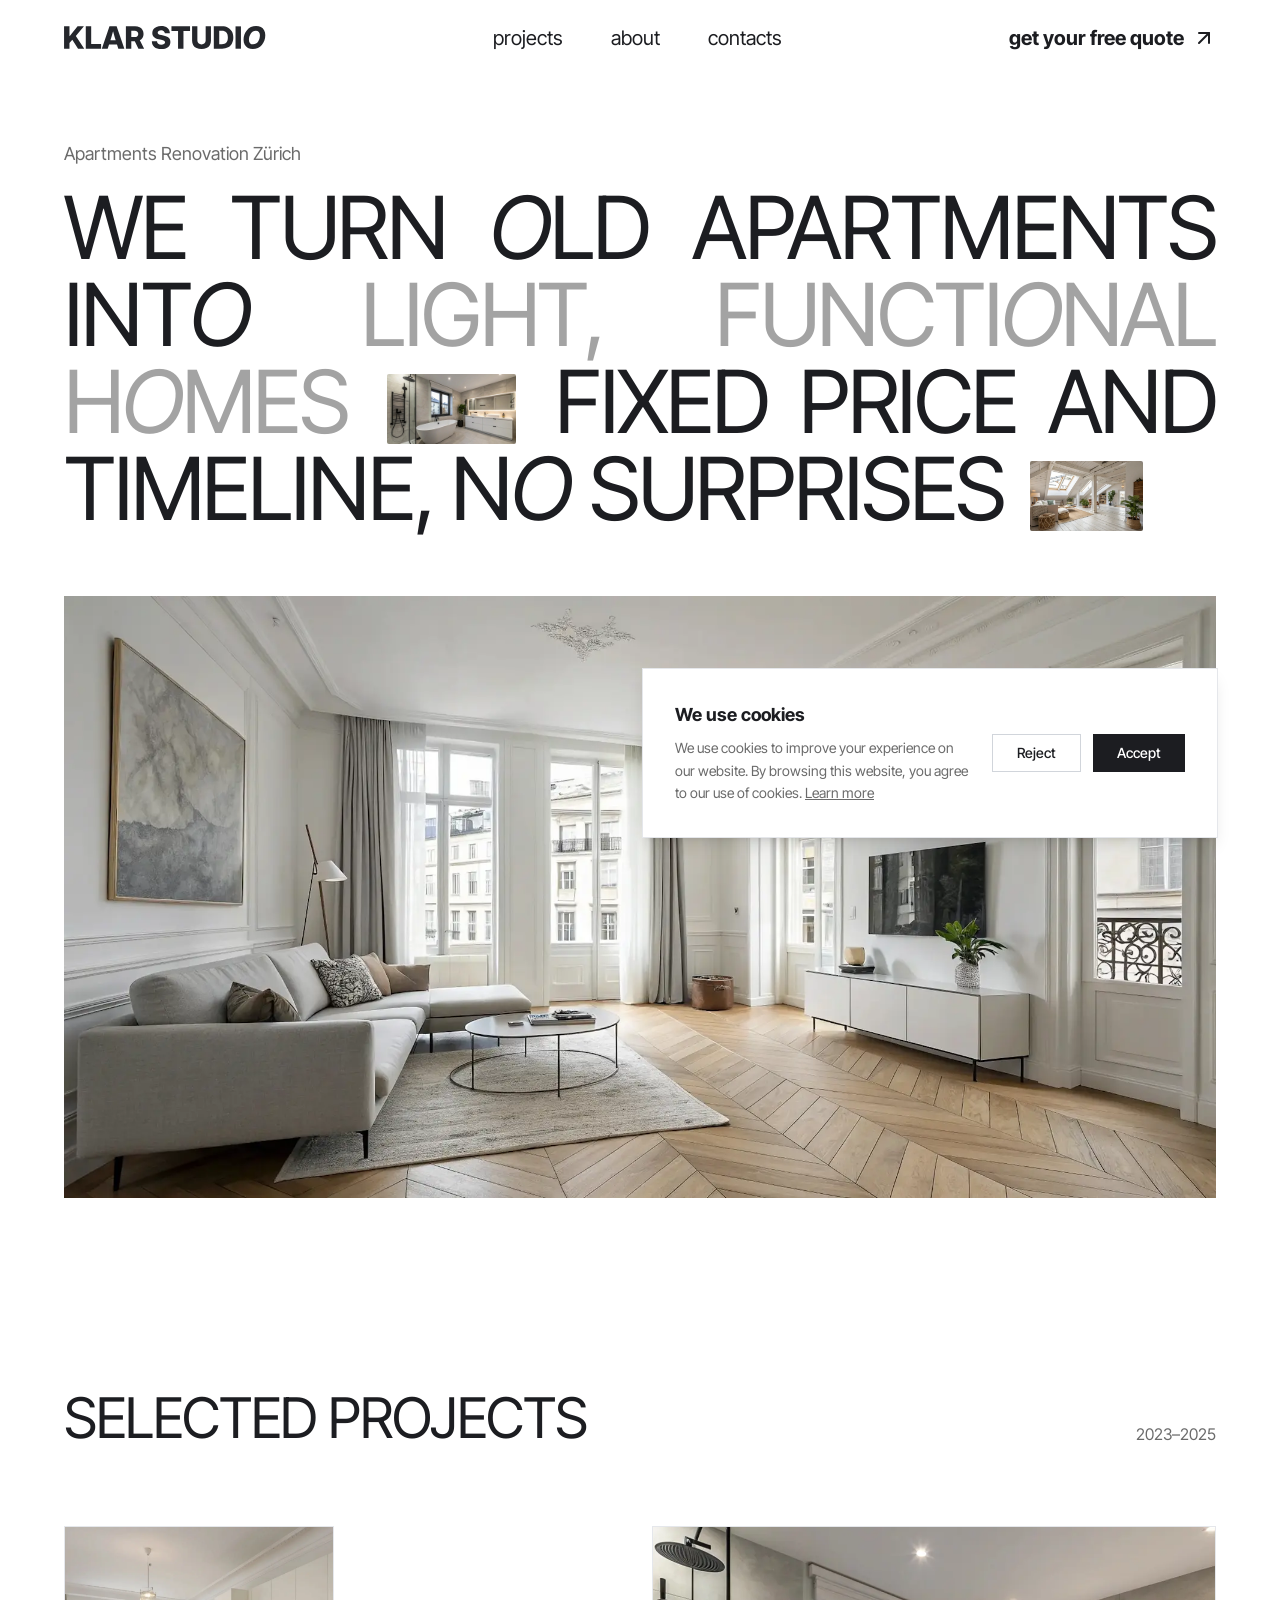
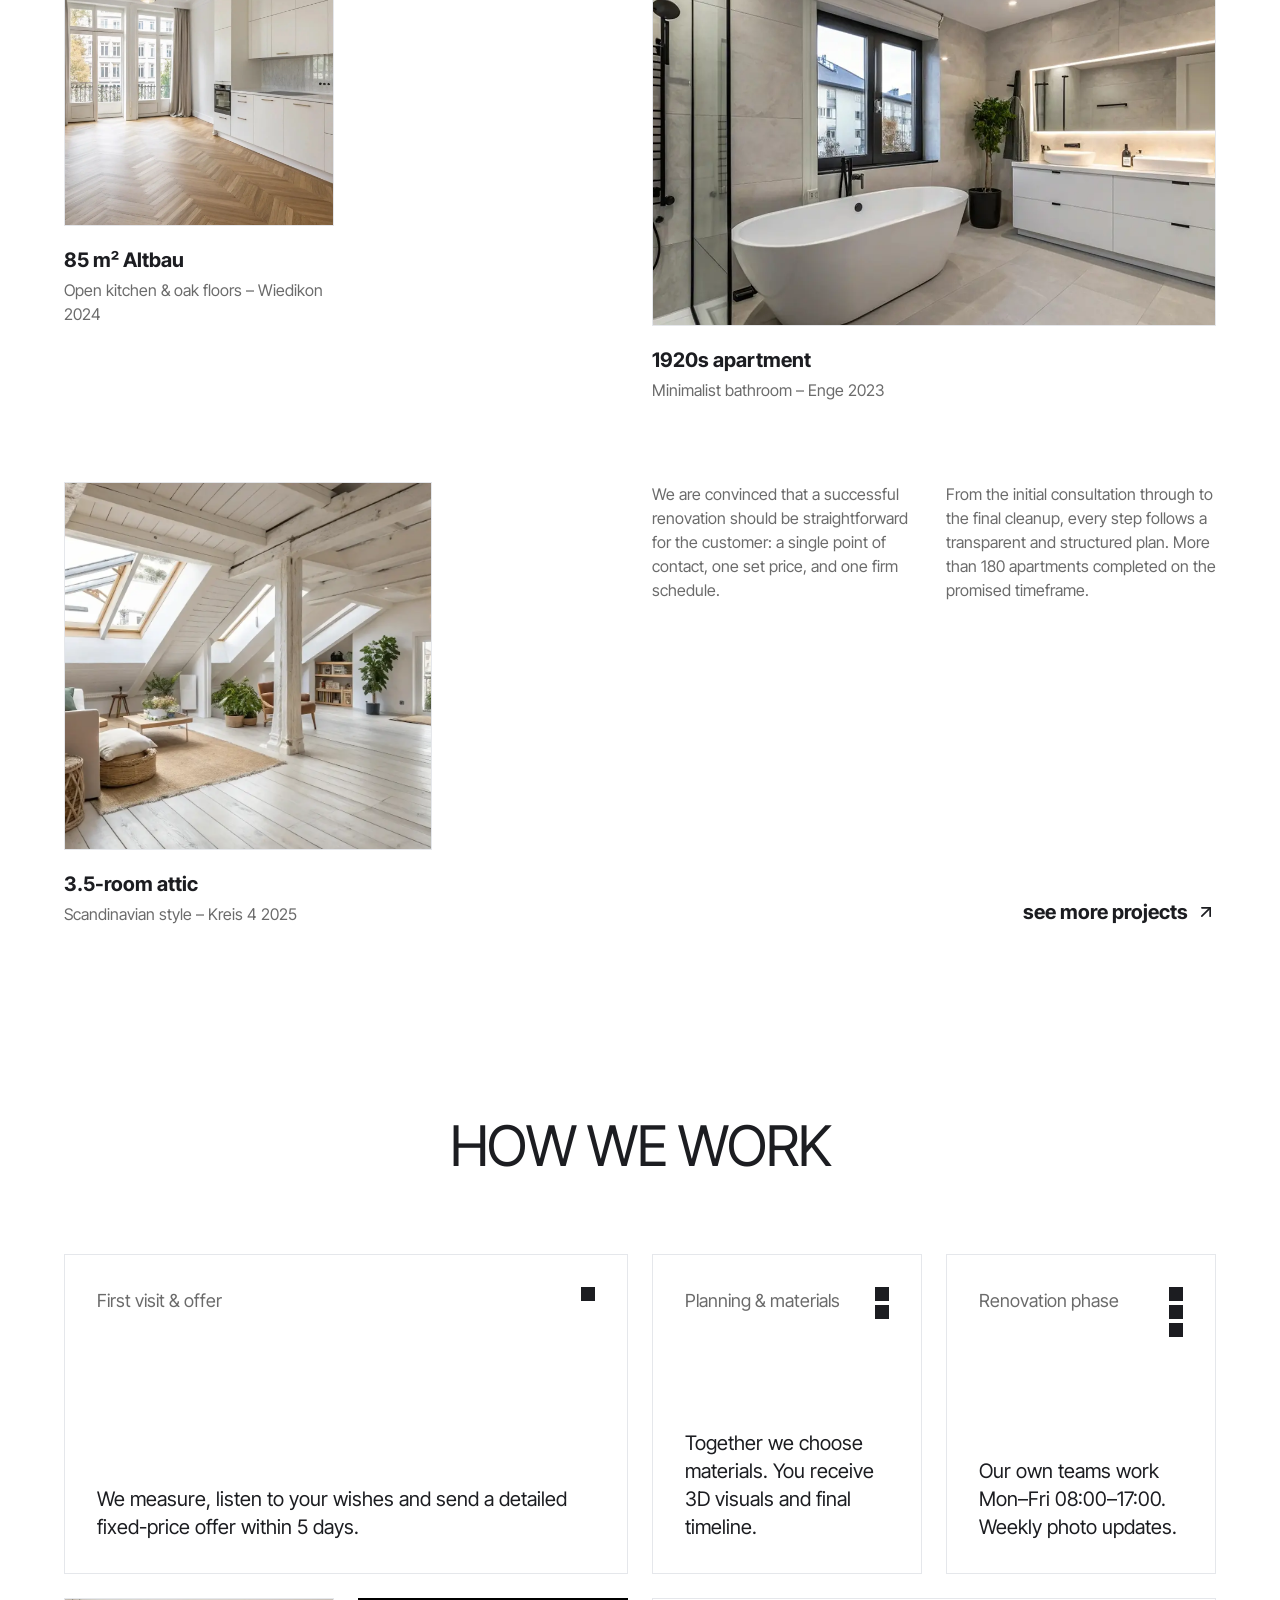
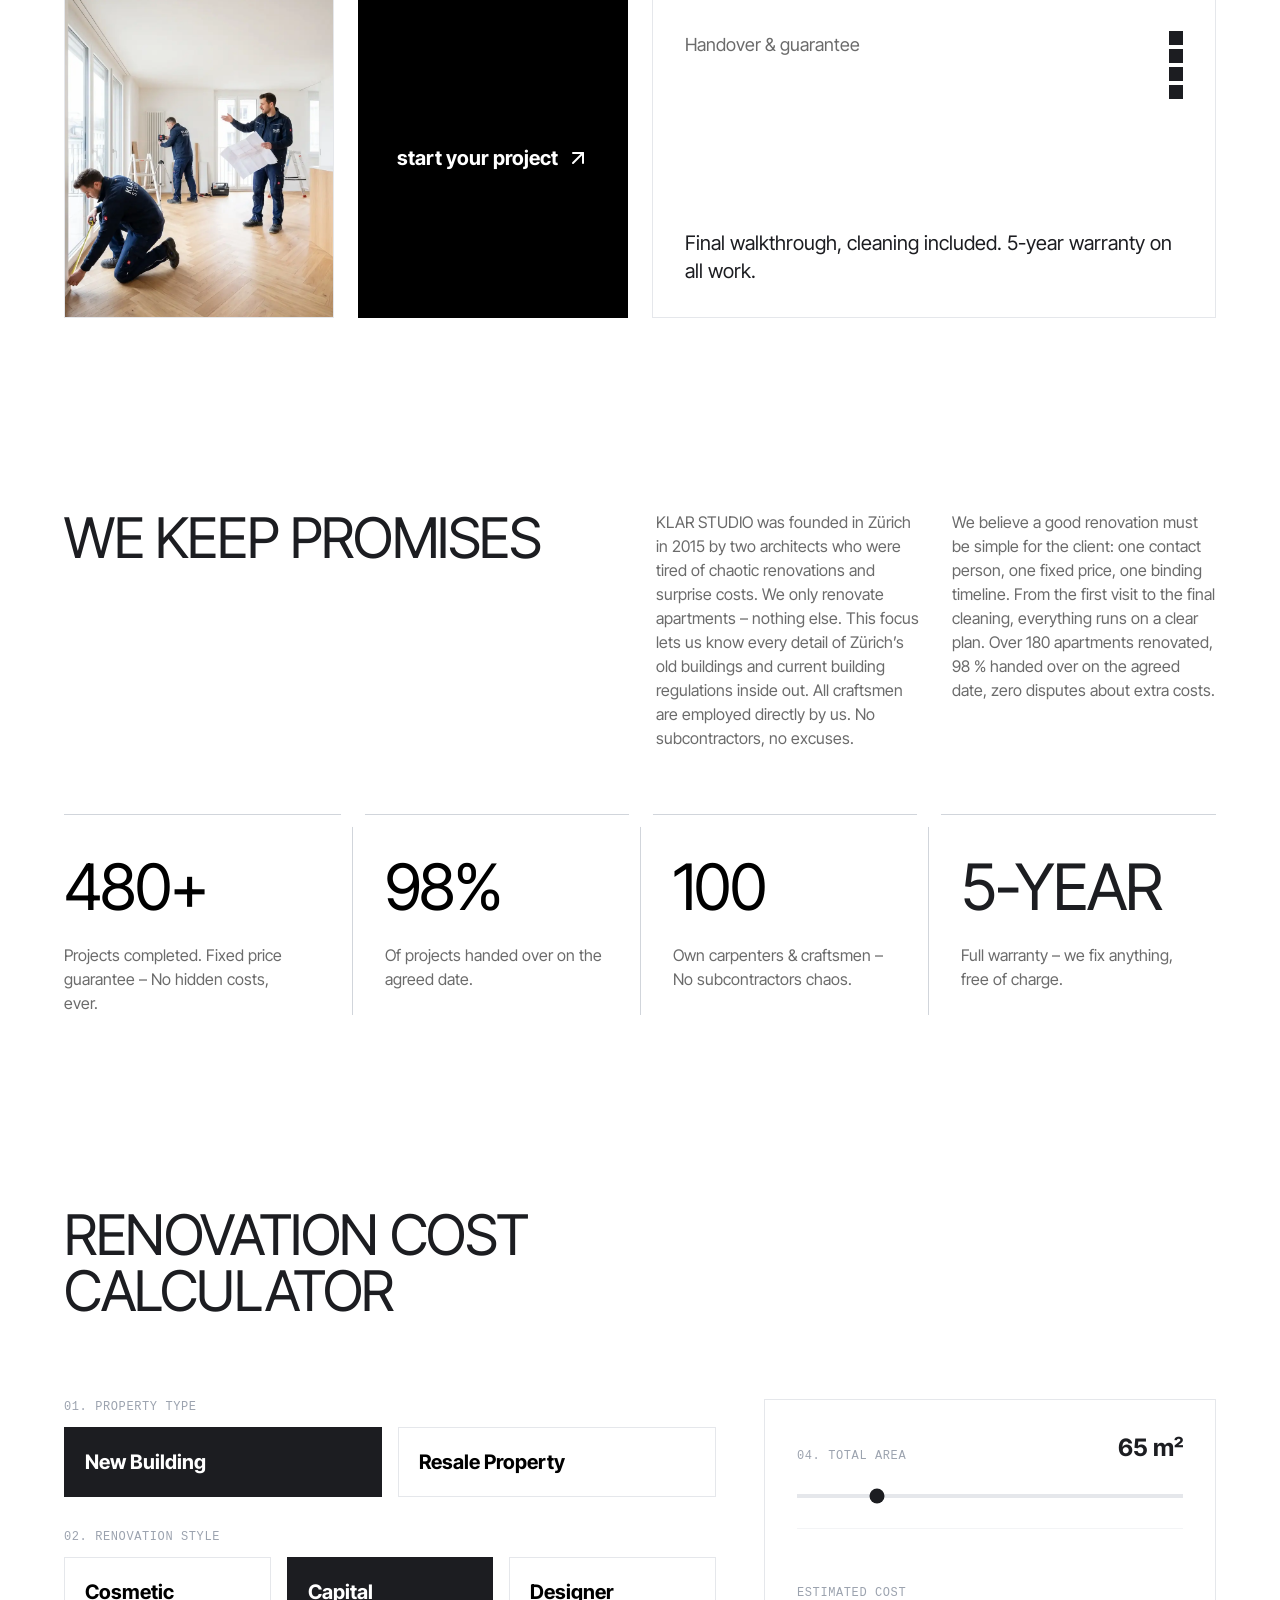
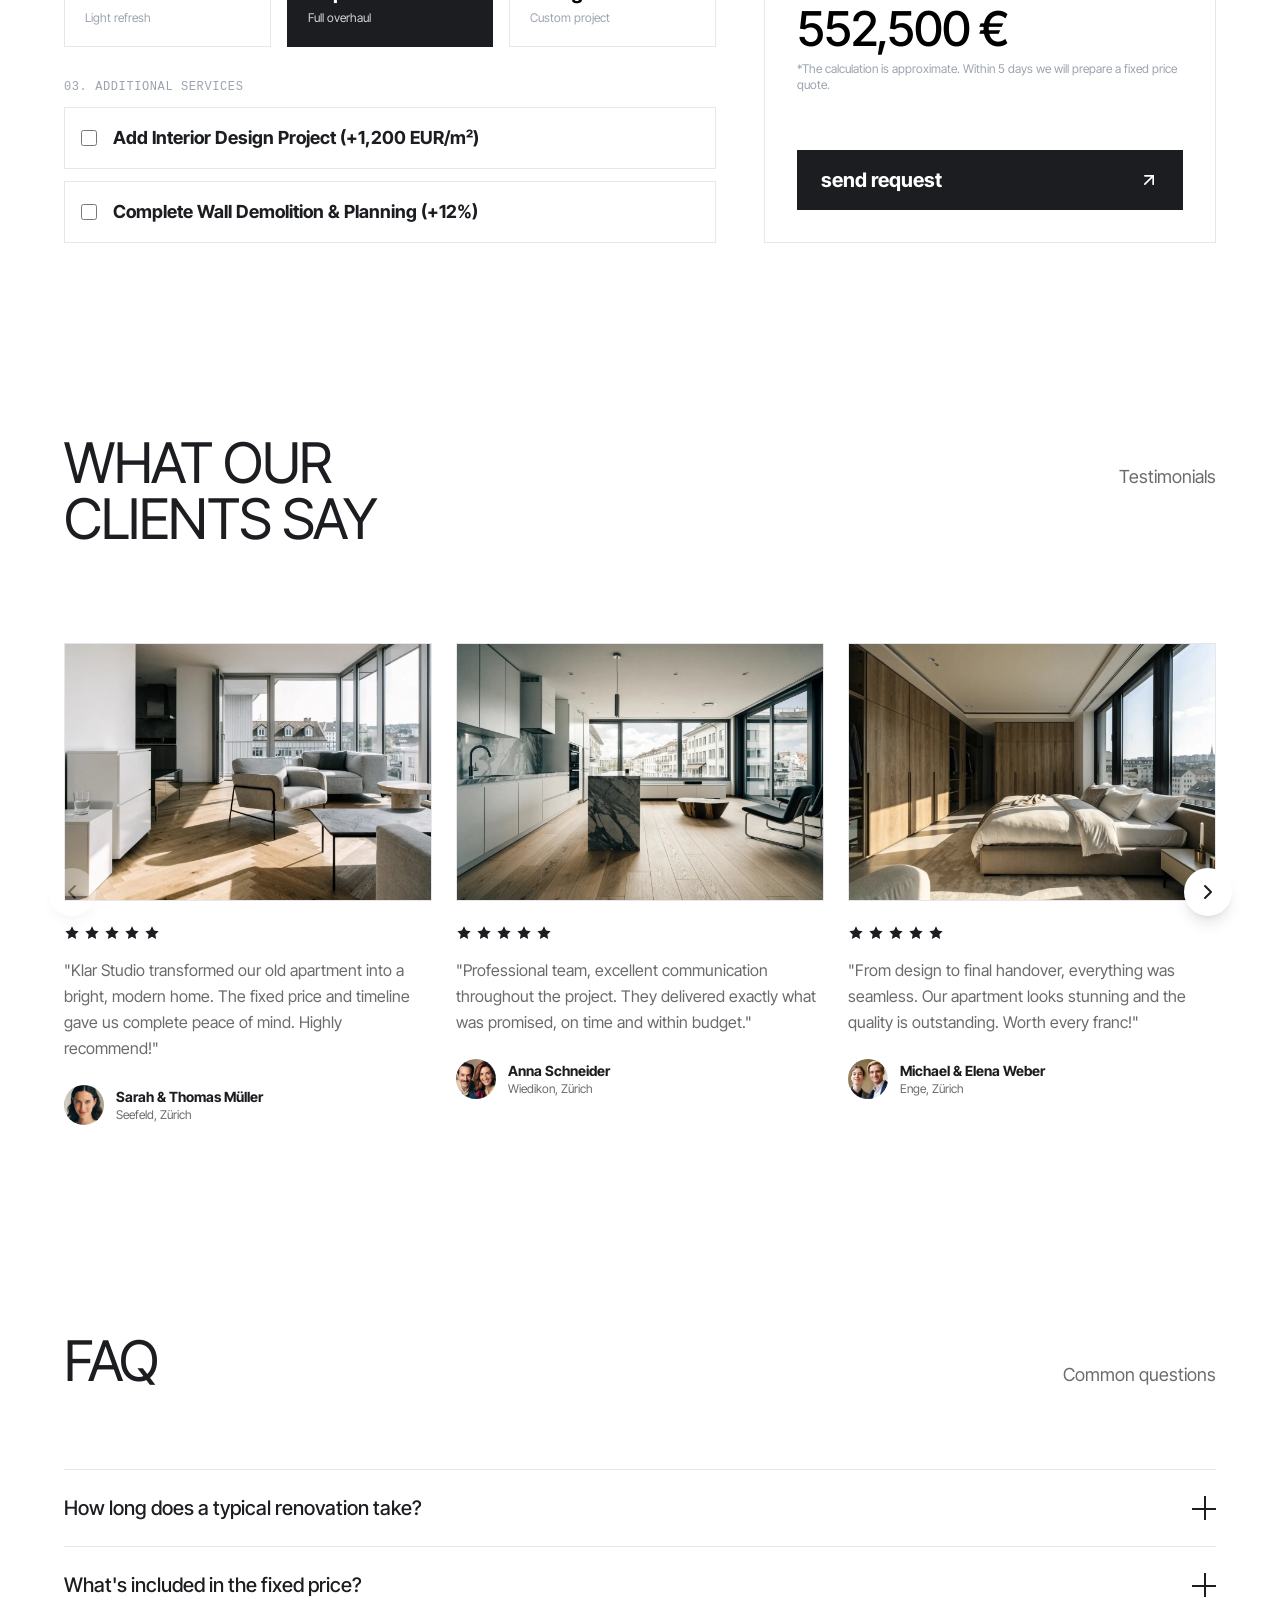
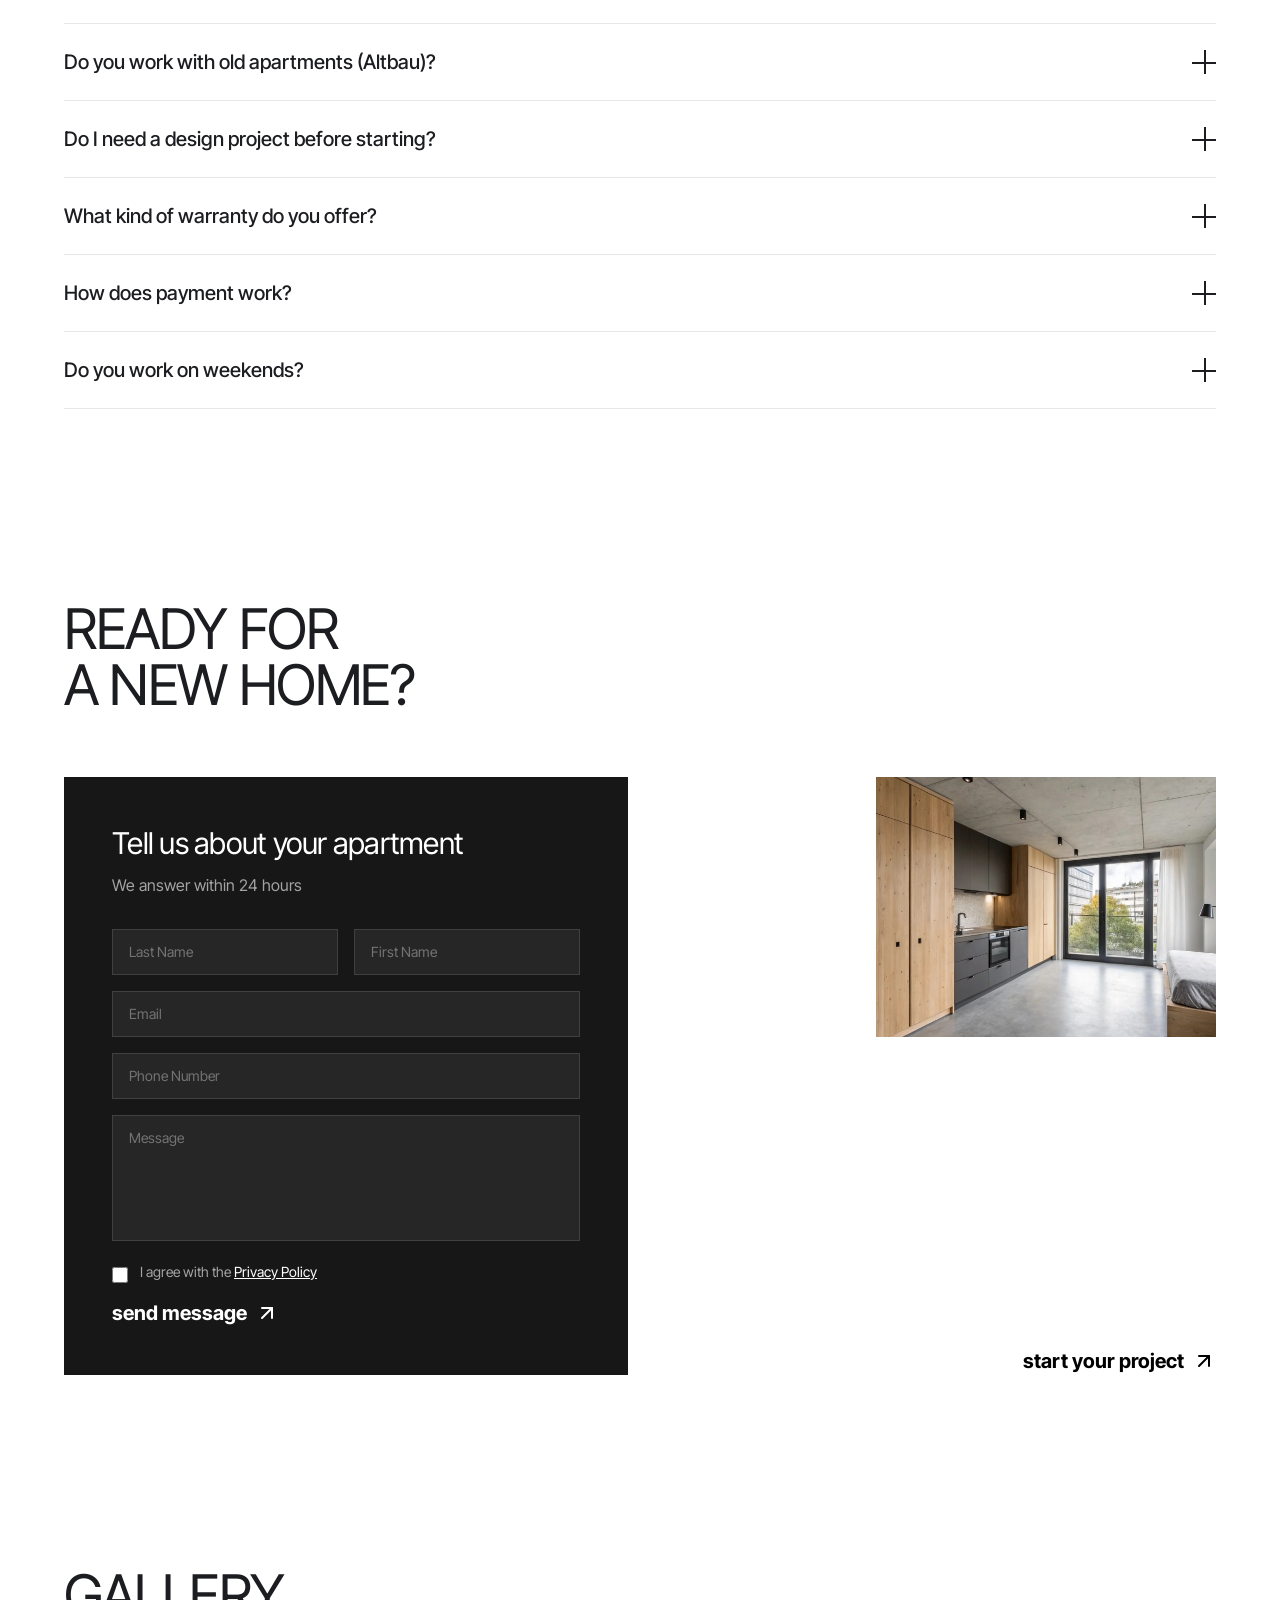
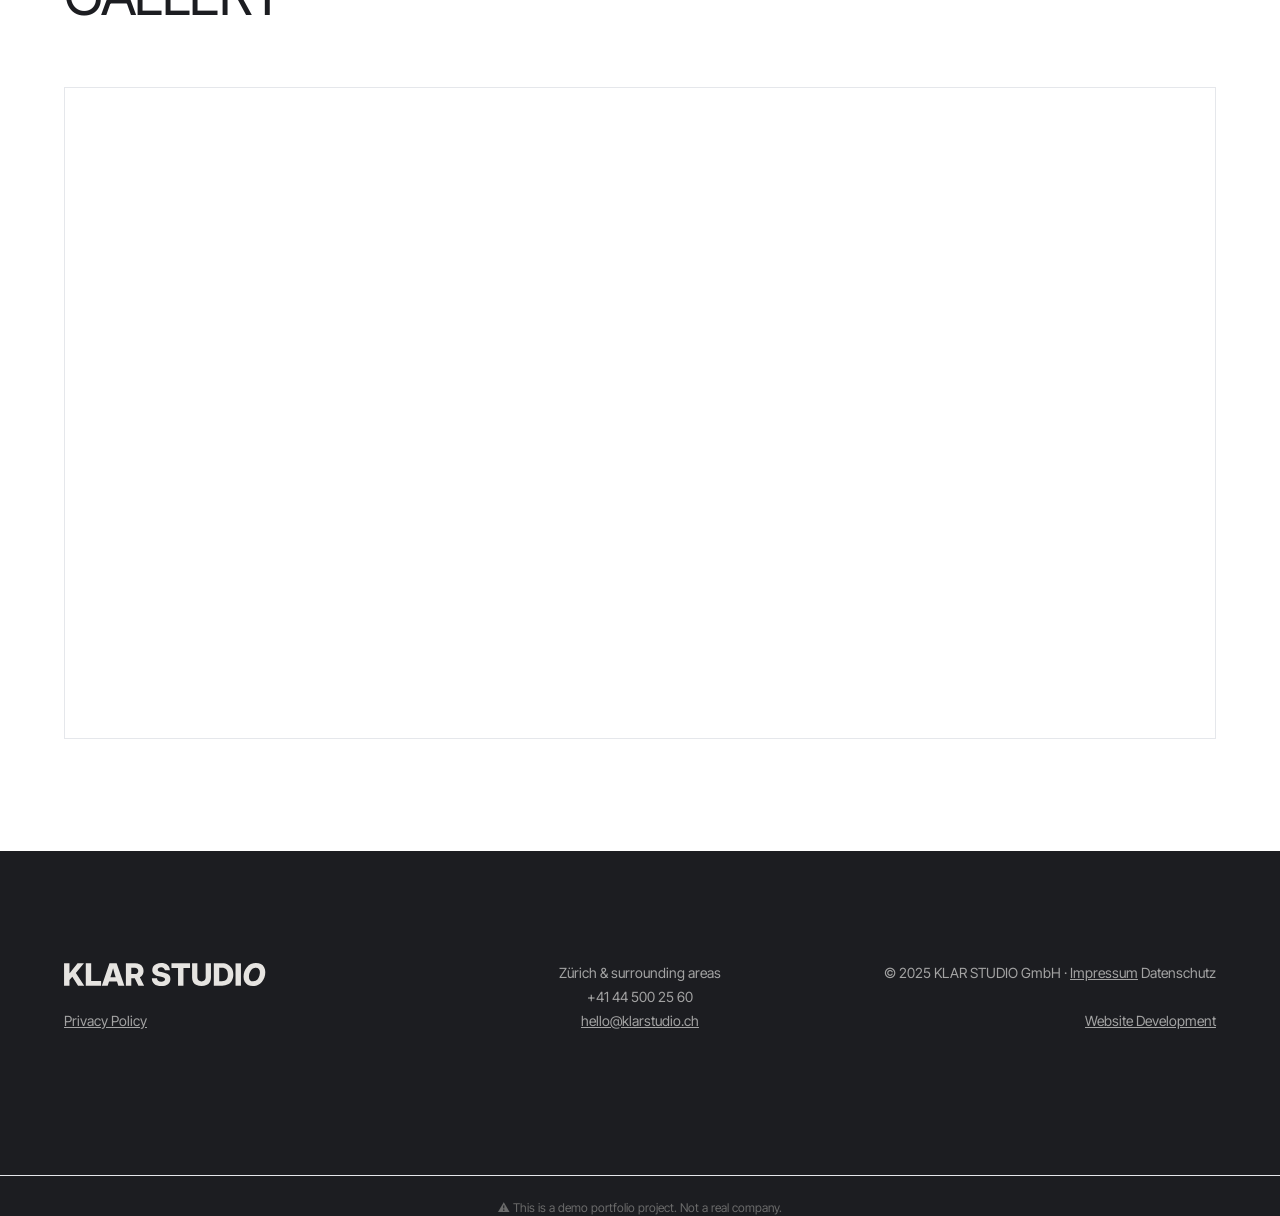
==== commit 53e4150c: "Add files via upload" ====
--- a/index.html
+++ b/index.html
@@ -14,7 +14,8 @@
   <!-- Подключение вашего вынесенного CSS -->
   <link rel="stylesheet" href="styles.css">
 
-  
+  <!-- Предзагрузка главного фото для ускорения LCP -->
+  <link rel="preload" as="image" href="img/Common/hero.webp" fetchpriority="high">
 </head>
 <body class="bg-white text-ink antialiased">
 
--- a/styles.css
+++ b/styles.css
@@ -1 +1 @@
-*,:after,:before{--tw-border-spacing-x:0;--tw-border-spacing-y:0;--tw-translate-x:0;--tw-translate-y:0;--tw-rotate:0;--tw-skew-x:0;--tw-skew-y:0;--tw-scale-x:1;--tw-scale-y:1;--tw-pan-x: ;--tw-pan-y: ;--tw-pinch-zoom: ;--tw-scroll-snap-strictness:proximity;--tw-gradient-from-position: ;--tw-gradient-via-position: ;--tw-gradient-to-position: ;--tw-ordinal: ;--tw-slashed-zero: ;--tw-numeric-figure: ;--tw-numeric-spacing: ;--tw-numeric-fraction: ;--tw-ring-inset: ;--tw-ring-offset-width:0px;--tw-ring-offset-color:#fff;--tw-ring-color:rgba(59,130,246,.5);--tw-ring-offset-shadow:0 0 #0000;--tw-ring-shadow:0 0 #0000;--tw-shadow:0 0 #0000;--tw-shadow-colored:0 0 #0000;--tw-blur: ;--tw-brightness: ;--tw-contrast: ;--tw-grayscale: ;--tw-hue-rotate: ;--tw-invert: ;--tw-saturate: ;--tw-sepia: ;--tw-drop-shadow: ;--tw-backdrop-blur: ;--tw-backdrop-brightness: ;--tw-backdrop-contrast: ;--tw-backdrop-grayscale: ;--tw-backdrop-hue-rotate: ;--tw-backdrop-invert: ;--tw-backdrop-opacity: ;--tw-backdrop-saturate: ;--tw-backdrop-sepia: ;--tw-contain-size: ;--tw-contain-layout: ;--tw-contain-paint: ;--tw-contain-style: }::backdrop{--tw-border-spacing-x:0;--tw-border-spacing-y:0;--tw-translate-x:0;--tw-translate-y:0;--tw-rotate:0;--tw-skew-x:0;--tw-skew-y:0;--tw-scale-x:1;--tw-scale-y:1;--tw-pan-x: ;--tw-pan-y: ;--tw-pinch-zoom: ;--tw-scroll-snap-strictness:proximity;--tw-gradient-from-position: ;--tw-gradient-via-position: ;--tw-gradient-to-position: ;--tw-ordinal: ;--tw-slashed-zero: ;--tw-numeric-figure: ;--tw-numeric-spacing: ;--tw-numeric-fraction: ;--tw-ring-inset: ;--tw-ring-offset-width:0px;--tw-ring-offset-color:#fff;--tw-ring-color:rgba(59,130,246,.5);--tw-ring-offset-shadow:0 0 #0000;--tw-ring-shadow:0 0 #0000;--tw-shadow:0 0 #0000;--tw-shadow-colored:0 0 #0000;--tw-blur: ;--tw-brightness: ;--tw-contrast: ;--tw-grayscale: ;--tw-hue-rotate: ;--tw-invert: ;--tw-saturate: ;--tw-sepia: ;--tw-drop-shadow: ;--tw-backdrop-blur: ;--tw-backdrop-brightness: ;--tw-backdrop-contrast: ;--tw-backdrop-grayscale: ;--tw-backdrop-hue-rotate: ;--tw-backdrop-invert: ;--tw-backdrop-opacity: ;--tw-backdrop-saturate: ;--tw-backdrop-sepia: ;--tw-contain-size: ;--tw-contain-layout: ;--tw-contain-paint: ;--tw-contain-style: }/*! tailwindcss v3.4.19 | MIT License | https://tailwindcss.com*/*,:after,:before{box-sizing:border-box;border:0 solid #e5e7eb}:after,:before{--tw-content:""}:host,html{line-height:1.5;-webkit-text-size-adjust:100%;-moz-tab-size:4;-o-tab-size:4;tab-size:4;font-family:Inter Tight,sans-serif;font-feature-settings:normal;font-variation-settings:normal;-webkit-tap-highlight-color:transparent}body{margin:0;line-height:inherit}hr{height:0;color:inherit;border-top-width:1px}abbr:where([title]){-webkit-text-decoration:underline dotted;text-decoration:underline dotted}h1,h2,h3,h4,h5,h6{font-size:inherit;font-weight:inherit}a{color:inherit;text-decoration:inherit}b,strong{font-weight:bolder}code,kbd,pre,samp{font-family:ui-monospace,SFMono-Regular,Menlo,Monaco,Consolas,Liberation Mono,Courier New,monospace;font-feature-settings:normal;font-variation-settings:normal;font-size:1em}small{font-size:80%}sub,sup{font-size:75%;line-height:0;position:relative;vertical-align:baseline}sub{bottom:-.25em}sup{top:-.5em}table{text-indent:0;border-color:inherit;border-collapse:collapse}button,input,optgroup,select,textarea{font-family:inherit;font-feature-settings:inherit;font-variation-settings:inherit;font-size:100%;font-weight:inherit;line-height:inherit;letter-spacing:inherit;color:inherit;margin:0;padding:0}button,select{text-transform:none}button,input:where([type=button]),input:where([type=reset]),input:where([type=submit]){-webkit-appearance:button;background-color:transparent;background-image:none}:-moz-focusring{outline:auto}:-moz-ui-invalid{box-shadow:none}progress{vertical-align:baseline}::-webkit-inner-spin-button,::-webkit-outer-spin-button{height:auto}[type=search]{-webkit-appearance:textfield;outline-offset:-2px}::-webkit-search-decoration{-webkit-appearance:none}::-webkit-file-upload-button{-webkit-appearance:button;font:inherit}summary{display:list-item}blockquote,dd,dl,figure,h1,h2,h3,h4,h5,h6,hr,p,pre{margin:0}fieldset{margin:0}fieldset,legend{padding:0}menu,ol,ul{list-style:none;margin:0;padding:0}dialog{padding:0}textarea{resize:vertical}input::-moz-placeholder,textarea::-moz-placeholder{opacity:1;color:#9ca3af}input::placeholder,textarea::placeholder{opacity:1;color:#9ca3af}[role=button],button{cursor:pointer}:disabled{cursor:default}audio,canvas,embed,iframe,img,object,svg,video{display:block;vertical-align:middle}img,video{max-width:100%;height:auto}[hidden]:where(:not([hidden=until-found])){display:none}.sr-only{position:absolute;width:1px;height:1px;padding:0;margin:-1px;overflow:hidden;clip:rect(0,0,0,0);white-space:nowrap;border-width:0}.pointer-events-none{pointer-events:none}.pointer-events-auto{pointer-events:auto}.visible{visibility:visible}.fixed{position:fixed}.absolute{position:absolute}.relative{position:relative}.inset-0{inset:0}.inset-x-0{left:0;right:0}.-top-3{top:-.75rem}.bottom-0{bottom:0}.bottom-6{bottom:1.5rem}.left-0{left:0}.left-1\/2{left:50%}.left-4{left:1rem}.right-0{right:0}.right-4{right:1rem}.right-6{right:1.5rem}.top-0{top:0}.top-1\/2{top:50%}.top-4{top:1rem}.top-\[64px\]{top:64px}.z-10{z-index:10}.z-20{z-index:20}.z-30{z-index:30}.z-40{z-index:40}.z-50{z-index:50}.z-\[100\]{z-index:100}.z-\[60\]{z-index:60}.order-1{order:1}.order-2{order:2}.order-4{order:4}.order-5{order:5}.col-start-10{grid-column-start:10}.mx-2{margin-left:.5rem;margin-right:.5rem}.mx-auto{margin-left:auto;margin-right:auto}.my-6{margin-top:1.5rem;margin-bottom:1.5rem}.mb-1{margin-bottom:.25rem}.mb-10{margin-bottom:2.5rem}.mb-12{margin-bottom:3rem}.mb-14{margin-bottom:3.5rem}.mb-16{margin-bottom:4rem}.mb-2{margin-bottom:.5rem}.mb-24{margin-bottom:6rem}.mb-3{margin-bottom:.75rem}.mb-4{margin-bottom:1rem}.mb-5{margin-bottom:1.25rem}.mb-6{margin-bottom:1.5rem}.ml-auto{margin-left:auto}.mr-4{margin-right:1rem}.mt-1{margin-top:.25rem}.mt-10{margin-top:2.5rem}.mt-12{margin-top:3rem}.mt-14{margin-top:3.5rem}.mt-16{margin-top:4rem}.mt-2{margin-top:.5rem}.mt-24{margin-top:6rem}.mt-3{margin-top:.75rem}.mt-4{margin-top:1rem}.mt-5{margin-top:1.25rem}.mt-6{margin-top:1.5rem}.mt-8{margin-top:2rem}.block{display:block}.inline-block{display:inline-block}.flex{display:flex}.inline-flex{display:inline-flex}.grid{display:grid}.hidden{display:none}.aspect-\[3\/4\]{aspect-ratio:3/4}.aspect-\[4\/3\]{aspect-ratio:4/3}.aspect-square{aspect-ratio:1/1}.h-1{height:.25rem}.h-1\.5{height:.375rem}.h-10{height:2.5rem}.h-12{height:3rem}.h-16{height:4rem}.h-3\.5{height:.875rem}.h-4{height:1rem}.h-5{height:1.25rem}.h-6{height:1.5rem}.h-64{height:16rem}.h-8{height:2rem}.h-\[220px\]{height:220px}.h-\[240px\]{height:240px}.h-\[2px\]{height:2px}.h-\[300px\]{height:300px}.h-\[320px\]{height:320px}.h-\[350px\]{height:350px}.h-\[3px\]{height:3px}.h-auto{height:auto}.h-full{height:100%}.max-h-0{max-height:0}.max-h-\[300px\]{max-height:300px}.min-h-\[400px\]{min-height:400px}.min-h-\[420px\]{min-height:420px}.min-h-screen{min-height:100vh}.w-1\.5{width:.375rem}.w-1\/2{width:50%}.w-10{width:2.5rem}.w-12{width:3rem}.w-16{width:4rem}.w-3\.5{width:.875rem}.w-4{width:1rem}.w-5{width:1.25rem}.w-6{width:1.5rem}.w-8{width:2rem}.w-\[2px\]{width:2px}.w-auto{width:auto}.w-full{width:100%}.min-w-0{min-width:0}.min-w-\[300px\]{min-width:300px}.max-w-2xl{max-width:42rem}.max-w-3xl{max-width:48rem}.max-w-\[1440px\]{max-width:1440px}.max-w-\[15rem\]{max-width:15rem}.max-w-\[340px\]{max-width:340px}.max-w-\[500px\]{max-width:500px}.max-w-full{max-width:100%}.max-w-md{max-width:28rem}.max-w-xs{max-width:20rem}.flex-1{flex:1 1 0%}.shrink-0{flex-shrink:0}.flex-grow{flex-grow:1}.-translate-x-1\/2{--tw-translate-x:-50%}.-translate-x-1\/2,.-translate-x-4{transform:translate(var(--tw-translate-x),var(--tw-translate-y)) rotate(var(--tw-rotate)) skewX(var(--tw-skew-x)) skewY(var(--tw-skew-y)) scaleX(var(--tw-scale-x)) scaleY(var(--tw-scale-y))}.-translate-x-4{--tw-translate-x:-1rem}.-translate-y-1\/2{--tw-translate-y:-50%}.-translate-y-1\/2,.-translate-y-3{transform:translate(var(--tw-translate-x),var(--tw-translate-y)) rotate(var(--tw-rotate)) skewX(var(--tw-skew-x)) skewY(var(--tw-skew-y)) scaleX(var(--tw-scale-x)) scaleY(var(--tw-scale-y))}.-translate-y-3{--tw-translate-y:-0.75rem}.translate-x-4{--tw-translate-x:1rem}.translate-x-4,.translate-y-0{transform:translate(var(--tw-translate-x),var(--tw-translate-y)) rotate(var(--tw-rotate)) skewX(var(--tw-skew-x)) skewY(var(--tw-skew-y)) scaleX(var(--tw-scale-x)) scaleY(var(--tw-scale-y))}.translate-y-0{--tw-translate-y:0px}.rotate-180{--tw-rotate:180deg}.rotate-180,.scale-95{transform:translate(var(--tw-translate-x),var(--tw-translate-y)) rotate(var(--tw-rotate)) skewX(var(--tw-skew-x)) skewY(var(--tw-skew-y)) scaleX(var(--tw-scale-x)) scaleY(var(--tw-scale-y))}.scale-95{--tw-scale-x:.95;--tw-scale-y:.95}.transform{transform:translate(var(--tw-translate-x),var(--tw-translate-y)) rotate(var(--tw-rotate)) skewX(var(--tw-skew-x)) skewY(var(--tw-skew-y)) scaleX(var(--tw-scale-x)) scaleY(var(--tw-scale-y))}.cursor-ew-resize{cursor:ew-resize}.cursor-not-allowed{cursor:not-allowed}.cursor-pointer{cursor:pointer}.select-none{-webkit-user-select:none;-moz-user-select:none;user-select:none}.resize-none{resize:none}.resize{resize:both}.snap-x{scroll-snap-type:x var(--tw-scroll-snap-strictness)}.snap-mandatory{--tw-scroll-snap-strictness:mandatory}.snap-start{scroll-snap-align:start}.appearance-none{-webkit-appearance:none;-moz-appearance:none;appearance:none}.grid-cols-1{grid-template-columns:repeat(1,minmax(0,1fr))}.grid-cols-2{grid-template-columns:repeat(2,minmax(0,1fr))}.flex-row{flex-direction:row}.flex-col{flex-direction:column}.flex-wrap{flex-wrap:wrap}.items-start{align-items:flex-start}.items-end{align-items:flex-end}.items-center{align-items:center}.items-baseline{align-items:baseline}.justify-end{justify-content:flex-end}.justify-center{justify-content:center}.justify-between{justify-content:space-between}.gap-1{gap:.25rem}.gap-10{gap:2.5rem}.gap-12{gap:3rem}.gap-2{gap:.5rem}.gap-3{gap:.75rem}.gap-4{gap:1rem}.gap-5{gap:1.25rem}.gap-6{gap:1.5rem}.gap-8{gap:2rem}.gap-\[5px\]{gap:5px}.gap-x-6{-moz-column-gap:1.5rem;column-gap:1.5rem}.gap-y-10{row-gap:2.5rem}.gap-y-14{row-gap:3.5rem}.space-y-1>:not([hidden])~:not([hidden]){--tw-space-y-reverse:0;margin-top:calc(.25rem*(1 - var(--tw-space-y-reverse)));margin-bottom:calc(.25rem*var(--tw-space-y-reverse))}.space-y-12>:not([hidden])~:not([hidden]){--tw-space-y-reverse:0;margin-top:calc(3rem*(1 - var(--tw-space-y-reverse)));margin-bottom:calc(3rem*var(--tw-space-y-reverse))}.space-y-3>:not([hidden])~:not([hidden]){--tw-space-y-reverse:0;margin-top:calc(.75rem*(1 - var(--tw-space-y-reverse)));margin-bottom:calc(.75rem*var(--tw-space-y-reverse))}.space-y-4>:not([hidden])~:not([hidden]){--tw-space-y-reverse:0;margin-top:calc(1rem*(1 - var(--tw-space-y-reverse)));margin-bottom:calc(1rem*var(--tw-space-y-reverse))}.space-y-6>:not([hidden])~:not([hidden]){--tw-space-y-reverse:0;margin-top:calc(1.5rem*(1 - var(--tw-space-y-reverse)));margin-bottom:calc(1.5rem*var(--tw-space-y-reverse))}.space-y-8>:not([hidden])~:not([hidden]){--tw-space-y-reverse:0;margin-top:calc(2rem*(1 - var(--tw-space-y-reverse)));margin-bottom:calc(2rem*var(--tw-space-y-reverse))}.divide-y>:not([hidden])~:not([hidden]){--tw-divide-y-reverse:0;border-top-width:calc(1px*(1 - var(--tw-divide-y-reverse)));border-bottom-width:calc(1px*var(--tw-divide-y-reverse))}.divide-gray-200>:not([hidden])~:not([hidden]){--tw-divide-opacity:1;border-color:rgb(229 231 235/var(--tw-divide-opacity,1))}.self-start{align-self:flex-start}.self-end{align-self:flex-end}.overflow-hidden{overflow:hidden}.overflow-x-auto{overflow-x:auto}.scroll-smooth{scroll-behavior:smooth}.whitespace-nowrap{white-space:nowrap}.rounded-full{border-radius:9999px}.rounded-lg{border-radius:.5rem}.rounded-none{border-radius:0}.border{border-width:1px}.border-0{border-width:0}.border-b{border-bottom-width:1px}.border-r-2{border-right-width:2px}.border-t{border-top-width:1px}.border-\[\#1C1D21\]{--tw-border-opacity:1;border-color:rgb(28 29 33/var(--tw-border-opacity,1))}.border-black{--tw-border-opacity:1;border-color:rgb(0 0 0/var(--tw-border-opacity,1))}.border-black\/10{border-color:rgba(0,0,0,.1)}.border-black\/5{border-color:rgba(0,0,0,.05)}.border-gray-100{--tw-border-opacity:1;border-color:rgb(243 244 246/var(--tw-border-opacity,1))}.border-gray-200{--tw-border-opacity:1;border-color:rgb(229 231 235/var(--tw-border-opacity,1))}.border-gray-300{--tw-border-opacity:1;border-color:rgb(209 213 219/var(--tw-border-opacity,1))}.border-neutral-700{--tw-border-opacity:1;border-color:rgb(64 64 64/var(--tw-border-opacity,1))}.border-white\/10{border-color:hsla(0,0%,100%,.1)}.bg-\[\#1C1D21\]{--tw-bg-opacity:1;background-color:rgb(28 29 33/var(--tw-bg-opacity,1))}.bg-\[\#EAE8E5\]{--tw-bg-opacity:1;background-color:rgb(234 232 229/var(--tw-bg-opacity,1))}.bg-black{--tw-bg-opacity:1;background-color:rgb(0 0 0/var(--tw-bg-opacity,1))}.bg-black\/60{background-color:rgba(0,0,0,.6)}.bg-black\/80{background-color:rgba(0,0,0,.8)}.bg-current{background-color:currentColor}.bg-gray-200{--tw-bg-opacity:1;background-color:rgb(229 231 235/var(--tw-bg-opacity,1))}.bg-green-100{--tw-bg-opacity:1;background-color:rgb(220 252 231/var(--tw-bg-opacity,1))}.bg-green-500\/20{background-color:rgba(34,197,94,.2)}.bg-green-600{--tw-bg-opacity:1;background-color:rgb(22 163 74/var(--tw-bg-opacity,1))}.bg-ink{--tw-bg-opacity:1;background-color:rgb(28 29 33/var(--tw-bg-opacity,1))}.bg-neutral-800{--tw-bg-opacity:1;background-color:rgb(38 38 38/var(--tw-bg-opacity,1))}.bg-neutral-900{--tw-bg-opacity:1;background-color:rgb(23 23 23/var(--tw-bg-opacity,1))}.bg-red-600{--tw-bg-opacity:1;background-color:rgb(220 38 38/var(--tw-bg-opacity,1))}.bg-transparent{background-color:transparent}.bg-white{--tw-bg-opacity:1;background-color:rgb(255 255 255/var(--tw-bg-opacity,1))}.bg-white\/80{background-color:hsla(0,0%,100%,.8)}.bg-white\/95{background-color:hsla(0,0%,100%,.95)}.object-contain{-o-object-fit:contain;object-fit:contain}.object-cover{-o-object-fit:cover;object-fit:cover}.object-center{-o-object-position:center;object-position:center}.p-0{padding:0}.p-2{padding:.5rem}.p-3{padding:.75rem}.p-4{padding:1rem}.p-5{padding:1.25rem}.p-6{padding:1.5rem}.p-8{padding:2rem}.px-3{padding-left:.75rem;padding-right:.75rem}.px-4{padding-left:1rem;padding-right:1rem}.px-6{padding-left:1.5rem;padding-right:1.5rem}.px-8{padding-left:2rem;padding-right:2rem}.py-1{padding-top:.25rem;padding-bottom:.25rem}.py-10{padding-top:2.5rem;padding-bottom:2.5rem}.py-14{padding-top:3.5rem;padding-bottom:3.5rem}.py-2{padding-top:.5rem;padding-bottom:.5rem}.py-20{padding-top:5rem;padding-bottom:5rem}.py-3{padding-top:.75rem;padding-bottom:.75rem}.py-4{padding-top:1rem;padding-bottom:1rem}.py-5{padding-top:1.25rem;padding-bottom:1.25rem}.py-6{padding-top:1.5rem;padding-bottom:1.5rem}.py-8{padding-top:2rem;padding-bottom:2rem}.pb-10{padding-bottom:2.5rem}.pb-20{padding-bottom:5rem}.pb-24{padding-bottom:6rem}.pb-4{padding-bottom:1rem}.pb-5{padding-bottom:1.25rem}.pb-6{padding-bottom:1.5rem}.pr-8{padding-right:2rem}.pt-10{padding-top:2.5rem}.pt-2{padding-top:.5rem}.pt-32{padding-top:8rem}.pt-4{padding-top:1rem}.pt-6{padding-top:1.5rem}.text-left{text-align:left}.text-center{text-align:center}.text-right{text-align:right}.text-justify{text-align:justify}.align-middle{vertical-align:middle}.font-mono{font-family:ui-monospace,SFMono-Regular,Menlo,Monaco,Consolas,Liberation Mono,Courier New,monospace}.text-2xl{font-size:1.5rem;line-height:2rem}.text-3xl{font-size:1.875rem;line-height:2.25rem}.text-4xl{font-size:2.25rem;line-height:2.5rem}.text-5xl{font-size:3rem;line-height:1}.text-\[2\.1rem\]{font-size:2.1rem}.text-\[8rem\]{font-size:8rem}.text-base{font-size:1rem;line-height:1.5rem}.text-lg{font-size:1.125rem;line-height:1.75rem}.text-sm{font-size:.875rem;line-height:1.25rem}.text-xl{font-size:1.25rem;line-height:1.75rem}.text-xs{font-size:.75rem;line-height:1rem}.font-bold{font-weight:700}.font-light{font-weight:300}.font-medium{font-weight:500}.font-normal{font-weight:400}.uppercase{text-transform:uppercase}.italic{font-style:italic}.leading-\[0\.95\]{line-height:.95}.leading-none{line-height:1}.leading-relaxed{line-height:1.625}.leading-snug{line-height:1.375}.leading-tight{line-height:1.25}.tracking-tight{letter-spacing:-.025em}.tracking-wider{letter-spacing:.05em}.text-\[\#6b6b6f\]{--tw-text-opacity:1;color:rgb(107 107 111/var(--tw-text-opacity,1))}.text-black{--tw-text-opacity:1;color:rgb(0 0 0/var(--tw-text-opacity,1))}.text-gray-300{--tw-text-opacity:1;color:rgb(209 213 219/var(--tw-text-opacity,1))}.text-gray-400{--tw-text-opacity:1;color:rgb(156 163 175/var(--tw-text-opacity,1))}.text-green-400{--tw-text-opacity:1;color:rgb(74 222 128/var(--tw-text-opacity,1))}.text-green-600{--tw-text-opacity:1;color:rgb(22 163 74/var(--tw-text-opacity,1))}.text-ink{--tw-text-opacity:1;color:rgb(28 29 33/var(--tw-text-opacity,1))}.text-muted{--tw-text-opacity:1;color:rgb(107 107 107/var(--tw-text-opacity,1))}.text-neutral-400{--tw-text-opacity:1;color:rgb(163 163 163/var(--tw-text-opacity,1))}.text-red-400{--tw-text-opacity:1;color:rgb(248 113 113/var(--tw-text-opacity,1))}.text-white{--tw-text-opacity:1;color:rgb(255 255 255/var(--tw-text-opacity,1))}.underline{text-decoration-line:underline}.antialiased{-webkit-font-smoothing:antialiased;-moz-osx-font-smoothing:grayscale}.placeholder-gray-400::-moz-placeholder{--tw-placeholder-opacity:1;color:rgb(156 163 175/var(--tw-placeholder-opacity,1))}.placeholder-gray-400::placeholder{--tw-placeholder-opacity:1;color:rgb(156 163 175/var(--tw-placeholder-opacity,1))}.placeholder-neutral-500::-moz-placeholder{--tw-placeholder-opacity:1;color:rgb(115 115 115/var(--tw-placeholder-opacity,1))}.placeholder-neutral-500::placeholder{--tw-placeholder-opacity:1;color:rgb(115 115 115/var(--tw-placeholder-opacity,1))}.accent-\[\#1C1D21\]{accent-color:#1c1d21}.opacity-0{opacity:0}.opacity-100{opacity:1}.opacity-50{opacity:.5}.mix-blend-multiply{mix-blend-mode:multiply}.shadow{--tw-shadow:0 1px 3px 0 rgba(0,0,0,.1),0 1px 2px -1px rgba(0,0,0,.1);--tw-shadow-colored:0 1px 3px 0 var(--tw-shadow-color),0 1px 2px -1px var(--tw-shadow-color)}.shadow,.shadow-lg{box-shadow:var(--tw-ring-offset-shadow,0 0 #0000),var(--tw-ring-shadow,0 0 #0000),var(--tw-shadow)}.shadow-lg{--tw-shadow:0 10px 15px -3px rgba(0,0,0,.1),0 4px 6px -4px rgba(0,0,0,.1);--tw-shadow-colored:0 10px 15px -3px var(--tw-shadow-color),0 4px 6px -4px var(--tw-shadow-color)}.shadow-xl{--tw-shadow:0 20px 25px -5px rgba(0,0,0,.1),0 8px 10px -6px rgba(0,0,0,.1);--tw-shadow-colored:0 20px 25px -5px var(--tw-shadow-color),0 8px 10px -6px var(--tw-shadow-color);box-shadow:var(--tw-ring-offset-shadow,0 0 #0000),var(--tw-ring-shadow,0 0 #0000),var(--tw-shadow)}.outline-none{outline:2px solid transparent;outline-offset:2px}.grayscale{--tw-grayscale:grayscale(100%);filter:var(--tw-blur) var(--tw-brightness) var(--tw-contrast) var(--tw-grayscale) var(--tw-hue-rotate) var(--tw-invert) var(--tw-saturate) var(--tw-sepia) var(--tw-drop-shadow)}.backdrop-blur-sm{--tw-backdrop-blur:blur(4px);-webkit-backdrop-filter:var(--tw-backdrop-blur) var(--tw-backdrop-brightness) var(--tw-backdrop-contrast) var(--tw-backdrop-grayscale) var(--tw-backdrop-hue-rotate) var(--tw-backdrop-invert) var(--tw-backdrop-opacity) var(--tw-backdrop-saturate) var(--tw-backdrop-sepia);backdrop-filter:var(--tw-backdrop-blur) var(--tw-backdrop-brightness) var(--tw-backdrop-contrast) var(--tw-backdrop-grayscale) var(--tw-backdrop-hue-rotate) var(--tw-backdrop-invert) var(--tw-backdrop-opacity) var(--tw-backdrop-saturate) var(--tw-backdrop-sepia)}.transition{transition-property:color,background-color,border-color,text-decoration-color,fill,stroke,opacity,box-shadow,transform,filter,-webkit-backdrop-filter;transition-property:color,background-color,border-color,text-decoration-color,fill,stroke,opacity,box-shadow,transform,filter,backdrop-filter;transition-property:color,background-color,border-color,text-decoration-color,fill,stroke,opacity,box-shadow,transform,filter,backdrop-filter,-webkit-backdrop-filter;transition-timing-function:cubic-bezier(.4,0,.2,1);transition-duration:.15s}.transition-all{transition-property:all;transition-timing-function:cubic-bezier(.4,0,.2,1);transition-duration:.15s}.transition-colors{transition-property:color,background-color,border-color,text-decoration-color,fill,stroke;transition-timing-function:cubic-bezier(.4,0,.2,1);transition-duration:.15s}.transition-opacity{transition-property:opacity;transition-timing-function:cubic-bezier(.4,0,.2,1);transition-duration:.15s}.transition-transform{transition-property:transform;transition-timing-function:cubic-bezier(.4,0,.2,1);transition-duration:.15s}.duration-1000{transition-duration:1s}.duration-200{transition-duration:.2s}.duration-300{transition-duration:.3s}.duration-500{transition-duration:.5s}.duration-700{transition-duration:.7s}.ease-out{transition-timing-function:cubic-bezier(0,0,.2,1)}html{scroll-behavior:smooth;scroll-padding-top:100px}body{font-family:Inter Tight,sans-serif;padding-top:100px!important}em{font-style:italic}.section-pad{padding-left:1rem;padding-right:1rem}@media (min-width:640px){.section-pad{padding-left:2rem;padding-right:2rem}}@media (min-width:1024px){.section-pad{padding-left:4rem;padding-right:4rem}}.fade-in-up{opacity:0;transform:translateY(30px);transition:opacity .8s cubic-bezier(.16,1,.3,1),transform .8s cubic-bezier(.16,1,.3,1)}.fade-in-up.visible{opacity:1;transform:translateY(0)}header#site-header{position:fixed!important;top:0!important;left:0!important;right:0!important;z-index:50!important;background-color:transparent!important;background:transparent!important;backdrop-filter:blur(0)!important;-webkit-backdrop-filter:blur(0)!important;transition:all .3s ease!important}header#site-header.scrolled{background-color:hsla(0,0%,100%,.95)!important;background:hsla(0,0%,100%,.95)!important;backdrop-filter:blur(20px)!important;-webkit-backdrop-filter:blur(20px)!important;box-shadow:0 1px 3px rgba(0,0,0,.1)!important}nav#mobileMenu,nav#mobileMenu.open-menu{background:#fff!important;background-color:#fff!important;z-index:9999!important;min-height:100vh!important;height:100vh!important}nav#mobileMenu.open-menu{opacity:1!important;pointer-events:auto!important;transform:translateY(0)!important}.filter-btn{padding:.5rem 1.25rem;font-size:.875rem;font-weight:500;color:#6b6b6f;background:transparent;border:1px solid transparent;border-radius:9999px;cursor:pointer;transition:all .25s ease;font-family:Inter Tight,sans-serif}.filter-btn:hover{color:#1c1c1e;border-color:#e5e7eb}.filter-btn.active{color:#fff;background:#1c1c1e;border-color:#1c1c1e}.project-card{transition:opacity .4s ease,transform .4s ease}.project-card.hidden-project{display:none!important}.project-card.fade-in{animation:projectFadeIn .5s ease forwards}@keyframes projectFadeIn{0%{opacity:0;transform:translateY(20px)}to{opacity:1;transform:translateY(0)}}#cookie-banner{position:fixed;bottom:30px;right:30px;left:auto;transform:translateY(100%);width:50%;max-width:720px;z-index:50;opacity:0;transition:transform .4s ease,opacity .4s ease;pointer-events:none}#cookie-banner.visible{transform:translateY(0);opacity:1;pointer-events:auto}#cookie-banner.hidden-banner{display:none}@media (max-width:768px){#cookie-banner{width:90%;right:20px;bottom:20px;left:auto}}#quote-modal.visible{opacity:1;pointer-events:auto}#quote-modal.visible .modal-content{transform:scale(1)}body.modal-open{overflow:hidden}input:-webkit-autofill,input:-webkit-autofill:focus,input:-webkit-autofill:hover,textarea:-webkit-autofill,textarea:-webkit-autofill:focus,textarea:-webkit-autofill:hover{-webkit-box-shadow:inset 0 0 0 1000px #fff!important;-webkit-text-fill-color:#1c1c1e!important;-webkit-transition:background-color 5000s ease-in-out 0s;transition:background-color 5000s ease-in-out 0s}.scrollbar-hide::-webkit-scrollbar{display:none}.scrollbar-hide{-ms-overflow-style:none;scrollbar-width:none}#testimonials-carousel{cursor:grab;-moz-user-select:none;user-select:none;-webkit-user-select:none}#testimonials-carousel.dragging{cursor:grabbing;scroll-behavior:auto!important}#testimonials-carousel.dragging img{pointer-events:none}@media (max-width:640px){body a,body label,body li,body p{font-size:17px!important;line-height:1.6!important}body .text-muted,body [class*=text-muted]{font-size:17px!important}h1 img{display:none!important}main img:not([src*=team]):not([src*=logo]){width:100%!important;max-width:100%!important;height:250px!important;-o-object-fit:cover!important;object-fit:cover!important}#projects article a>div{height:250px!important}#projects article[class*=border],#projects div[class*=border-gray-200]{border:none!important}#testimonials .rounded-full img,#testimonials [class*=rounded-full] img{width:80px!important;height:80px!important}}.hover\:-translate-y-0\.5:hover{--tw-translate-y:-0.125rem}.hover\:-translate-y-0\.5:hover,.hover\:-translate-y-1:hover{transform:translate(var(--tw-translate-x),var(--tw-translate-y)) rotate(var(--tw-rotate)) skewX(var(--tw-skew-x)) skewY(var(--tw-skew-y)) scaleX(var(--tw-scale-x)) scaleY(var(--tw-scale-y))}.hover\:-translate-y-1:hover{--tw-translate-y:-0.25rem}.hover\:translate-x-0\.5:hover{--tw-translate-x:0.125rem}.hover\:scale-105:hover,.hover\:translate-x-0\.5:hover{transform:translate(var(--tw-translate-x),var(--tw-translate-y)) rotate(var(--tw-rotate)) skewX(var(--tw-skew-x)) skewY(var(--tw-skew-y)) scaleX(var(--tw-scale-x)) scaleY(var(--tw-scale-y))}.hover\:scale-105:hover{--tw-scale-x:1.05;--tw-scale-y:1.05}.hover\:border-black:hover{--tw-border-opacity:1;border-color:rgb(0 0 0/var(--tw-border-opacity,1))}.hover\:border-ink:hover{--tw-border-opacity:1;border-color:rgb(28 29 33/var(--tw-border-opacity,1))}.hover\:bg-black:hover{--tw-bg-opacity:1;background-color:rgb(0 0 0/var(--tw-bg-opacity,1))}.hover\:bg-gray-50:hover{--tw-bg-opacity:1;background-color:rgb(249 250 251/var(--tw-bg-opacity,1))}.hover\:bg-neutral-700:hover{--tw-bg-opacity:1;background-color:rgb(64 64 64/var(--tw-bg-opacity,1))}.hover\:bg-neutral-800:hover{--tw-bg-opacity:1;background-color:rgb(38 38 38/var(--tw-bg-opacity,1))}.hover\:bg-white:hover{--tw-bg-opacity:1;background-color:rgb(255 255 255/var(--tw-bg-opacity,1))}.hover\:text-ink:hover{--tw-text-opacity:1;color:rgb(28 29 33/var(--tw-text-opacity,1))}.hover\:text-muted:hover{--tw-text-opacity:1;color:rgb(107 107 107/var(--tw-text-opacity,1))}.hover\:text-neutral-300:hover{--tw-text-opacity:1;color:rgb(212 212 212/var(--tw-text-opacity,1))}.hover\:text-neutral-600:hover{--tw-text-opacity:1;color:rgb(82 82 82/var(--tw-text-opacity,1))}.hover\:text-white:hover{--tw-text-opacity:1;color:rgb(255 255 255/var(--tw-text-opacity,1))}.hover\:opacity-60:hover{opacity:.6}.hover\:opacity-70:hover{opacity:.7}.hover\:opacity-80:hover{opacity:.8}.hover\:grayscale-0:hover{--tw-grayscale:grayscale(0);filter:var(--tw-blur) var(--tw-brightness) var(--tw-contrast) var(--tw-grayscale) var(--tw-hue-rotate) var(--tw-invert) var(--tw-saturate) var(--tw-sepia) var(--tw-drop-shadow)}.focus\:border-ink:focus{--tw-border-opacity:1;border-color:rgb(28 29 33/var(--tw-border-opacity,1))}.focus\:border-neutral-400:focus{--tw-border-opacity:1;border-color:rgb(163 163 163/var(--tw-border-opacity,1))}.group:hover .group-hover\:-translate-x-0\.5{--tw-translate-x:-0.125rem}.group:hover .group-hover\:-translate-x-0\.5,.group:hover .group-hover\:-translate-y-0\.5{transform:translate(var(--tw-translate-x),var(--tw-translate-y)) rotate(var(--tw-rotate)) skewX(var(--tw-skew-x)) skewY(var(--tw-skew-y)) scaleX(var(--tw-scale-x)) scaleY(var(--tw-scale-y))}.group:hover .group-hover\:-translate-y-0\.5{--tw-translate-y:-0.125rem}.group:hover .group-hover\:translate-x-0\.5{--tw-translate-x:0.125rem}.group:hover .group-hover\:translate-x-0\.5,.group:hover .group-hover\:translate-y-0\.5{transform:translate(var(--tw-translate-x),var(--tw-translate-y)) rotate(var(--tw-rotate)) skewX(var(--tw-skew-x)) skewY(var(--tw-skew-y)) scaleX(var(--tw-scale-x)) scaleY(var(--tw-scale-y))}.group:hover .group-hover\:translate-y-0\.5{--tw-translate-y:0.125rem}.group:hover .group-hover\:scale-105{--tw-scale-x:1.05;--tw-scale-y:1.05;transform:translate(var(--tw-translate-x),var(--tw-translate-y)) rotate(var(--tw-rotate)) skewX(var(--tw-skew-x)) skewY(var(--tw-skew-y)) scaleX(var(--tw-scale-x)) scaleY(var(--tw-scale-y))}.group:hover .group-hover\:opacity-100{opacity:1}@media (min-width:640px){.sm\:bottom-8{bottom:2rem}.sm\:right-8{right:2rem}.sm\:top-\[76px\]{top:76px}.sm\:col-span-2{grid-column:span 2/span 2}.sm\:mb-10{margin-bottom:2.5rem}.sm\:mb-14{margin-bottom:3.5rem}.sm\:mb-4{margin-bottom:1rem}.sm\:mt-16{margin-top:4rem}.sm\:mt-20{margin-top:5rem}.sm\:mt-32{margin-top:8rem}.sm\:h-\[280px\]{height:280px}.sm\:h-\[370px\]{height:370px}.sm\:h-\[400px\]{height:400px}.sm\:h-\[480px\]{height:480px}.sm\:h-\[500px\]{height:500px}.sm\:min-w-\[calc\(50\%-12px\)\]{min-width:calc(50% - 12px)}.sm\:grid-cols-2{grid-template-columns:repeat(2,minmax(0,1fr))}.sm\:grid-cols-3{grid-template-columns:repeat(3,minmax(0,1fr))}.sm\:flex-row{flex-direction:row}.sm\:items-center{align-items:center}.sm\:gap-5{gap:1.25rem}.sm\:gap-x-8{-moz-column-gap:2rem;column-gap:2rem}.sm\:gap-y-20{row-gap:5rem}.sm\:p-10{padding:2.5rem}.sm\:p-6{padding:1.5rem}.sm\:p-8{padding:2rem}.sm\:py-20{padding-top:5rem;padding-bottom:5rem}.sm\:py-6{padding-top:1.5rem;padding-bottom:1.5rem}.sm\:pb-16{padding-bottom:4rem}.sm\:pb-32{padding-bottom:8rem}.sm\:pt-6{padding-top:1.5rem}.sm\:text-2xl{font-size:1.5rem;line-height:2rem}.sm\:text-3xl{font-size:1.875rem;line-height:2.25rem}.sm\:text-5xl{font-size:3rem;line-height:1}.sm\:text-6xl{font-size:3.75rem;line-height:1}.sm\:text-base{font-size:1rem;line-height:1.5rem}.sm\:text-lg{font-size:1.125rem;line-height:1.75rem}.sm\:text-xl{font-size:1.25rem;line-height:1.75rem}}@media (min-width:768px){.md\:col-span-3{grid-column:span 3/span 3}.md\:col-span-4{grid-column:span 4/span 4}.md\:col-span-6{grid-column:span 6/span 6}.md\:col-start-7{grid-column-start:7}.md\:grid-cols-12{grid-template-columns:repeat(12,minmax(0,1fr))}.md\:grid-cols-2{grid-template-columns:repeat(2,minmax(0,1fr))}.md\:grid-cols-3{grid-template-columns:repeat(3,minmax(0,1fr))}.md\:items-end{align-items:flex-end}.md\:gap-x-6{-moz-column-gap:1.5rem;column-gap:1.5rem}.md\:text-center{text-align:center}.md\:text-right{text-align:right}.md\:text-6xl{font-size:3.75rem;line-height:1}.md\:text-base{font-size:1rem;line-height:1.5rem}}@media (min-width:1024px){.lg\:-left-3{left:-.75rem}.lg\:order-1{order:1}.lg\:order-2{order:2}.lg\:order-4{order:4}.lg\:order-5{order:5}.lg\:col-span-2{grid-column:span 2/span 2}.lg\:col-span-3{grid-column:span 3/span 3}.lg\:col-span-4{grid-column:span 4/span 4}.lg\:col-span-5{grid-column:span 5/span 5}.lg\:col-span-6{grid-column:span 6/span 6}.lg\:col-span-7{grid-column:span 7/span 7}.lg\:col-start-10{grid-column-start:10}.lg\:col-start-4{grid-column-start:4}.lg\:col-start-6{grid-column-start:6}.lg\:col-start-8{grid-column-start:8}.lg\:mb-16{margin-bottom:4rem}.lg\:mb-20{margin-bottom:5rem}.lg\:mb-24{margin-bottom:6rem}.lg\:mt-0{margin-top:0}.lg\:mt-16{margin-top:4rem}.lg\:mt-20{margin-top:5rem}.lg\:mt-24{margin-top:6rem}.lg\:mt-28{margin-top:7rem}.lg\:mt-32{margin-top:8rem}.lg\:mt-40{margin-top:10rem}.lg\:mt-48{margin-top:12rem}.lg\:flex{display:flex}.lg\:hidden{display:none}.lg\:h-\[260px\]{height:260px}.lg\:h-\[300px\]{height:300px}.lg\:h-\[400px\]{height:400px}.lg\:h-\[450px\]{height:450px}.lg\:h-\[600px\]{height:600px}.lg\:h-\[650px\]{height:650px}.lg\:max-h-\[380px\]{max-height:380px}.lg\:min-h-\[320px\]{min-height:320px}.lg\:min-h-\[500px\]{min-height:500px}.lg\:min-w-\[calc\(33\.333\%-16px\)\]{min-width:calc(33.333% - 16px)}.lg\:grid-cols-12{grid-template-columns:repeat(12,minmax(0,1fr))}.lg\:grid-cols-2{grid-template-columns:repeat(2,minmax(0,1fr))}.lg\:grid-cols-4{grid-template-columns:repeat(4,minmax(0,1fr))}.lg\:gap-12{gap:3rem}.lg\:gap-20{gap:5rem}.lg\:gap-6{gap:1.5rem}.lg\:gap-8{gap:2rem}.lg\:gap-x-0{-moz-column-gap:0;column-gap:0}.lg\:gap-x-10{-moz-column-gap:2.5rem;column-gap:2.5rem}.lg\:gap-x-8{-moz-column-gap:2rem;column-gap:2rem}.lg\:gap-y-0{row-gap:0}.lg\:gap-y-20{row-gap:5rem}.lg\:gap-y-24{row-gap:6rem}.lg\:self-end{align-self:flex-end}.lg\:border-l{border-left-width:1px}.lg\:border-gray-300{--tw-border-opacity:1;border-color:rgb(209 213 219/var(--tw-border-opacity,1))}.lg\:p-12{padding:3rem}.lg\:p-8{padding:2rem}.lg\:px-8{padding-left:2rem;padding-right:2rem}.lg\:py-28{padding-top:7rem;padding-bottom:7rem}.lg\:pb-20{padding-bottom:5rem}.lg\:pb-40{padding-bottom:10rem}.lg\:pl-8{padding-left:2rem}.lg\:pr-8{padding-right:2rem}.lg\:pt-10{padding-top:2.5rem}.lg\:pt-16{padding-top:4rem}.lg\:text-5xl{font-size:3rem;line-height:1}.lg\:text-\[12rem\]{font-size:12rem}.lg\:text-\[3\.5rem\]{font-size:3.5rem}.lg\:text-\[4\.5rem\]{font-size:4.5rem}.lg\:text-\[4rem\]{font-size:4rem}.lg\:text-\[5\.4375rem\]{font-size:5.4375rem}.lg\:text-lg{font-size:1.125rem;line-height:1.75rem}}@media (min-width:1280px){.xl\:gap-12{gap:3rem}.xl\:text-\[5\.4375rem\]{font-size:5.4375rem}.xl\:text-xl{font-size:1.25rem;line-height:1.75rem}}+*,:after,:before{--tw-border-spacing-x:0;--tw-border-spacing-y:0;--tw-translate-x:0;--tw-translate-y:0;--tw-rotate:0;--tw-skew-x:0;--tw-skew-y:0;--tw-scale-x:1;--tw-scale-y:1;--tw-pan-x: ;--tw-pan-y: ;--tw-pinch-zoom: ;--tw-scroll-snap-strictness:proximity;--tw-gradient-from-position: ;--tw-gradient-via-position: ;--tw-gradient-to-position: ;--tw-ordinal: ;--tw-slashed-zero: ;--tw-numeric-figure: ;--tw-numeric-spacing: ;--tw-numeric-fraction: ;--tw-ring-inset: ;--tw-ring-offset-width:0px;--tw-ring-offset-color:#fff;--tw-ring-color:rgba(59,130,246,.5);--tw-ring-offset-shadow:0 0 #0000;--tw-ring-shadow:0 0 #0000;--tw-shadow:0 0 #0000;--tw-shadow-colored:0 0 #0000;--tw-blur: ;--tw-brightness: ;--tw-contrast: ;--tw-grayscale: ;--tw-hue-rotate: ;--tw-invert: ;--tw-saturate: ;--tw-sepia: ;--tw-drop-shadow: ;--tw-backdrop-blur: ;--tw-backdrop-brightness: ;--tw-backdrop-contrast: ;--tw-backdrop-grayscale: ;--tw-backdrop-hue-rotate: ;--tw-backdrop-invert: ;--tw-backdrop-opacity: ;--tw-backdrop-saturate: ;--tw-backdrop-sepia: ;--tw-contain-size: ;--tw-contain-layout: ;--tw-contain-paint: ;--tw-contain-style: }::backdrop{--tw-border-spacing-x:0;--tw-border-spacing-y:0;--tw-translate-x:0;--tw-translate-y:0;--tw-rotate:0;--tw-skew-x:0;--tw-skew-y:0;--tw-scale-x:1;--tw-scale-y:1;--tw-pan-x: ;--tw-pan-y: ;--tw-pinch-zoom: ;--tw-scroll-snap-strictness:proximity;--tw-gradient-from-position: ;--tw-gradient-via-position: ;--tw-gradient-to-position: ;--tw-ordinal: ;--tw-slashed-zero: ;--tw-numeric-figure: ;--tw-numeric-spacing: ;--tw-numeric-fraction: ;--tw-ring-inset: ;--tw-ring-offset-width:0px;--tw-ring-offset-color:#fff;--tw-ring-color:rgba(59,130,246,.5);--tw-ring-offset-shadow:0 0 #0000;--tw-ring-shadow:0 0 #0000;--tw-shadow:0 0 #0000;--tw-shadow-colored:0 0 #0000;--tw-blur: ;--tw-brightness: ;--tw-contrast: ;--tw-grayscale: ;--tw-hue-rotate: ;--tw-invert: ;--tw-saturate: ;--tw-sepia: ;--tw-drop-shadow: ;--tw-backdrop-blur: ;--tw-backdrop-brightness: ;--tw-backdrop-contrast: ;--tw-backdrop-grayscale: ;--tw-backdrop-hue-rotate: ;--tw-backdrop-invert: ;--tw-backdrop-opacity: ;--tw-backdrop-saturate: ;--tw-backdrop-sepia: ;--tw-contain-size: ;--tw-contain-layout: ;--tw-contain-paint: ;--tw-contain-style: }/*! tailwindcss v3.4.19 | MIT License | https://tailwindcss.com*/*,:after,:before{box-sizing:border-box;border:0 solid #e5e7eb}:after,:before{--tw-content:""}:host,html{line-height:1.5;-webkit-text-size-adjust:100%;-moz-tab-size:4;-o-tab-size:4;tab-size:4;font-family:Inter Tight,sans-serif;font-feature-settings:normal;font-variation-settings:normal;-webkit-tap-highlight-color:transparent}body{margin:0;line-height:inherit}hr{height:0;color:inherit;border-top-width:1px}abbr:where([title]){-webkit-text-decoration:underline dotted;text-decoration:underline dotted}h1,h2,h3,h4,h5,h6{font-size:inherit;font-weight:inherit}a{color:inherit;text-decoration:inherit}b,strong{font-weight:bolder}code,kbd,pre,samp{font-family:ui-monospace,SFMono-Regular,Menlo,Monaco,Consolas,Liberation Mono,Courier New,monospace;font-feature-settings:normal;font-variation-settings:normal;font-size:1em}small{font-size:80%}sub,sup{font-size:75%;line-height:0;position:relative;vertical-align:baseline}sub{bottom:-.25em}sup{top:-.5em}table{text-indent:0;border-color:inherit;border-collapse:collapse}button,input,optgroup,select,textarea{font-family:inherit;font-feature-settings:inherit;font-variation-settings:inherit;font-size:100%;font-weight:inherit;line-height:inherit;letter-spacing:inherit;color:inherit;margin:0;padding:0}button,select{text-transform:none}button,input:where([type=button]),input:where([type=reset]),input:where([type=submit]){-webkit-appearance:button;background-color:transparent;background-image:none}:-moz-focusring{outline:auto}:-moz-ui-invalid{box-shadow:none}progress{vertical-align:baseline}::-webkit-inner-spin-button,::-webkit-outer-spin-button{height:auto}[type=search]{-webkit-appearance:textfield;outline-offset:-2px}::-webkit-search-decoration{-webkit-appearance:none}::-webkit-file-upload-button{-webkit-appearance:button;font:inherit}summary{display:list-item}blockquote,dd,dl,figure,h1,h2,h3,h4,h5,h6,hr,p,pre{margin:0}fieldset{margin:0}fieldset,legend{padding:0}menu,ol,ul{list-style:none;margin:0;padding:0}dialog{padding:0}textarea{resize:vertical}input::-moz-placeholder,textarea::-moz-placeholder{opacity:1;color:#9ca3af}input::placeholder,textarea::placeholder{opacity:1;color:#9ca3af}[role=button],button{cursor:pointer}:disabled{cursor:default}audio,canvas,embed,iframe,img,object,svg,video{display:block;vertical-align:middle}img,video{max-width:100%;height:auto}[hidden]:where(:not([hidden=until-found])){display:none}.sr-only{position:absolute;width:1px;height:1px;padding:0;margin:-1px;overflow:hidden;clip:rect(0,0,0,0);white-space:nowrap;border-width:0}.pointer-events-none{pointer-events:none}.pointer-events-auto{pointer-events:auto}.visible{visibility:visible}.fixed{position:fixed}.absolute{position:absolute}.relative{position:relative}.inset-0{inset:0}.inset-x-0{left:0;right:0}.-top-3{top:-.75rem}.bottom-0{bottom:0}.bottom-6{bottom:1.5rem}.left-0{left:0}.left-1\/2{left:50%}.left-4{left:1rem}.right-0{right:0}.right-4{right:1rem}.right-6{right:1.5rem}.top-0{top:0}.top-1\/2{top:50%}.top-4{top:1rem}.top-\[64px\]{top:64px}.z-10{z-index:10}.z-20{z-index:20}.z-30{z-index:30}.z-40{z-index:40}.z-50{z-index:50}.z-\[100\]{z-index:100}.z-\[60\]{z-index:60}.order-1{order:1}.order-2{order:2}.order-4{order:4}.order-5{order:5}.col-start-10{grid-column-start:10}.mx-2{margin-left:.5rem;margin-right:.5rem}.mx-auto{margin-left:auto;margin-right:auto}.my-6{margin-top:1.5rem;margin-bottom:1.5rem}.mb-1{margin-bottom:.25rem}.mb-10{margin-bottom:2.5rem}.mb-12{margin-bottom:3rem}.mb-14{margin-bottom:3.5rem}.mb-16{margin-bottom:4rem}.mb-2{margin-bottom:.5rem}.mb-24{margin-bottom:6rem}.mb-3{margin-bottom:.75rem}.mb-4{margin-bottom:1rem}.mb-5{margin-bottom:1.25rem}.mb-6{margin-bottom:1.5rem}.ml-auto{margin-left:auto}.mr-4{margin-right:1rem}.mt-1{margin-top:.25rem}.mt-10{margin-top:2.5rem}.mt-12{margin-top:3rem}.mt-14{margin-top:3.5rem}.mt-16{margin-top:4rem}.mt-2{margin-top:.5rem}.mt-24{margin-top:6rem}.mt-3{margin-top:.75rem}.mt-4{margin-top:1rem}.mt-5{margin-top:1.25rem}.mt-6{margin-top:1.5rem}.mt-8{margin-top:2rem}.block{display:block}.inline-block{display:inline-block}.flex{display:flex}.inline-flex{display:inline-flex}.grid{display:grid}.hidden{display:none}.aspect-\[3\/4\]{aspect-ratio:3/4}.aspect-\[4\/3\]{aspect-ratio:4/3}.aspect-square{aspect-ratio:1/1}.h-1{height:.25rem}.h-1\.5{height:.375rem}.h-10{height:2.5rem}.h-12{height:3rem}.h-16{height:4rem}.h-3\.5{height:.875rem}.h-4{height:1rem}.h-5{height:1.25rem}.h-6{height:1.5rem}.h-64{height:16rem}.h-8{height:2rem}.h-\[220px\]{height:220px}.h-\[240px\]{height:240px}.h-\[2px\]{height:2px}.h-\[300px\]{height:300px}.h-\[320px\]{height:320px}.h-\[350px\]{height:350px}.h-\[3px\]{height:3px}.h-auto{height:auto}.h-full{height:100%}.max-h-0{max-height:0}.max-h-\[300px\]{max-height:300px}.min-h-\[400px\]{min-height:400px}.min-h-\[420px\]{min-height:420px}.min-h-screen{min-height:100vh}.w-1\.5{width:.375rem}.w-1\/2{width:50%}.w-10{width:2.5rem}.w-12{width:3rem}.w-16{width:4rem}.w-3\.5{width:.875rem}.w-4{width:1rem}.w-5{width:1.25rem}.w-6{width:1.5rem}.w-8{width:2rem}.w-\[2px\]{width:2px}.w-auto{width:auto}.w-full{width:100%}.min-w-0{min-width:0}.min-w-\[300px\]{min-width:300px}.max-w-2xl{max-width:42rem}.max-w-3xl{max-width:48rem}.max-w-\[1440px\]{max-width:1440px}.max-w-\[15rem\]{max-width:15rem}.max-w-\[340px\]{max-width:340px}.max-w-\[500px\]{max-width:500px}.max-w-full{max-width:100%}.max-w-md{max-width:28rem}.max-w-xs{max-width:20rem}.flex-1{flex:1 1 0%}.shrink-0{flex-shrink:0}.flex-grow{flex-grow:1}.-translate-x-1\/2{--tw-translate-x:-50%}.-translate-x-1\/2,.-translate-x-4{transform:translate(var(--tw-translate-x),var(--tw-translate-y)) rotate(var(--tw-rotate)) skewX(var(--tw-skew-x)) skewY(var(--tw-skew-y)) scaleX(var(--tw-scale-x)) scaleY(var(--tw-scale-y))}.-translate-x-4{--tw-translate-x:-1rem}.-translate-y-1\/2{--tw-translate-y:-50%}.-translate-y-1\/2,.-translate-y-3{transform:translate(var(--tw-translate-x),var(--tw-translate-y)) rotate(var(--tw-rotate)) skewX(var(--tw-skew-x)) skewY(var(--tw-skew-y)) scaleX(var(--tw-scale-x)) scaleY(var(--tw-scale-y))}.-translate-y-3{--tw-translate-y:-0.75rem}.translate-x-4{--tw-translate-x:1rem}.translate-x-4,.translate-y-0{transform:translate(var(--tw-translate-x),var(--tw-translate-y)) rotate(var(--tw-rotate)) skewX(var(--tw-skew-x)) skewY(var(--tw-skew-y)) scaleX(var(--tw-scale-x)) scaleY(var(--tw-scale-y))}.translate-y-0{--tw-translate-y:0px}.rotate-180{--tw-rotate:180deg}.rotate-180,.scale-95{transform:translate(var(--tw-translate-x),var(--tw-translate-y)) rotate(var(--tw-rotate)) skewX(var(--tw-skew-x)) skewY(var(--tw-skew-y)) scaleX(var(--tw-scale-x)) scaleY(var(--tw-scale-y))}.scale-95{--tw-scale-x:.95;--tw-scale-y:.95}.transform{transform:translate(var(--tw-translate-x),var(--tw-translate-y)) rotate(var(--tw-rotate)) skewX(var(--tw-skew-x)) skewY(var(--tw-skew-y)) scaleX(var(--tw-scale-x)) scaleY(var(--tw-scale-y))}.cursor-ew-resize{cursor:ew-resize}.cursor-not-allowed{cursor:not-allowed}.cursor-pointer{cursor:pointer}.select-none{-webkit-user-select:none;-moz-user-select:none;user-select:none}.resize-none{resize:none}.resize{resize:both}.snap-x{scroll-snap-type:x var(--tw-scroll-snap-strictness)}.snap-mandatory{--tw-scroll-snap-strictness:mandatory}.snap-start{scroll-snap-align:start}.appearance-none{-webkit-appearance:none;-moz-appearance:none;appearance:none}.grid-cols-1{grid-template-columns:repeat(1,minmax(0,1fr))}.grid-cols-2{grid-template-columns:repeat(2,minmax(0,1fr))}.flex-row{flex-direction:row}.flex-col{flex-direction:column}.flex-wrap{flex-wrap:wrap}.items-start{align-items:flex-start}.items-end{align-items:flex-end}.items-center{align-items:center}.items-baseline{align-items:baseline}.justify-end{justify-content:flex-end}.justify-center{justify-content:center}.justify-between{justify-content:space-between}.gap-1{gap:.25rem}.gap-10{gap:2.5rem}.gap-12{gap:3rem}.gap-2{gap:.5rem}.gap-3{gap:.75rem}.gap-4{gap:1rem}.gap-5{gap:1.25rem}.gap-6{gap:1.5rem}.gap-8{gap:2rem}.gap-\[5px\]{gap:5px}.gap-x-6{-moz-column-gap:1.5rem;column-gap:1.5rem}.gap-y-10{row-gap:2.5rem}.gap-y-14{row-gap:3.5rem}.space-y-1>:not([hidden])~:not([hidden]){--tw-space-y-reverse:0;margin-top:calc(.25rem*(1 - var(--tw-space-y-reverse)));margin-bottom:calc(.25rem*var(--tw-space-y-reverse))}.space-y-12>:not([hidden])~:not([hidden]){--tw-space-y-reverse:0;margin-top:calc(3rem*(1 - var(--tw-space-y-reverse)));margin-bottom:calc(3rem*var(--tw-space-y-reverse))}.space-y-3>:not([hidden])~:not([hidden]){--tw-space-y-reverse:0;margin-top:calc(.75rem*(1 - var(--tw-space-y-reverse)));margin-bottom:calc(.75rem*var(--tw-space-y-reverse))}.space-y-4>:not([hidden])~:not([hidden]){--tw-space-y-reverse:0;margin-top:calc(1rem*(1 - var(--tw-space-y-reverse)));margin-bottom:calc(1rem*var(--tw-space-y-reverse))}.space-y-6>:not([hidden])~:not([hidden]){--tw-space-y-reverse:0;margin-top:calc(1.5rem*(1 - var(--tw-space-y-reverse)));margin-bottom:calc(1.5rem*var(--tw-space-y-reverse))}.space-y-8>:not([hidden])~:not([hidden]){--tw-space-y-reverse:0;margin-top:calc(2rem*(1 - var(--tw-space-y-reverse)));margin-bottom:calc(2rem*var(--tw-space-y-reverse))}.divide-y>:not([hidden])~:not([hidden]){--tw-divide-y-reverse:0;border-top-width:calc(1px*(1 - var(--tw-divide-y-reverse)));border-bottom-width:calc(1px*var(--tw-divide-y-reverse))}.divide-gray-200>:not([hidden])~:not([hidden]){--tw-divide-opacity:1;border-color:rgb(229 231 235/var(--tw-divide-opacity,1))}.self-start{align-self:flex-start}.self-end{align-self:flex-end}.overflow-hidden{overflow:hidden}.overflow-x-auto{overflow-x:auto}.scroll-smooth{scroll-behavior:smooth}.whitespace-nowrap{white-space:nowrap}.rounded-full{border-radius:9999px}.rounded-lg{border-radius:.5rem}.rounded-none{border-radius:0}.border{border-width:1px}.border-0{border-width:0}.border-b{border-bottom-width:1px}.border-r-2{border-right-width:2px}.border-t{border-top-width:1px}.border-\[\#1C1D21\]{--tw-border-opacity:1;border-color:rgb(28 29 33/var(--tw-border-opacity,1))}.border-black{--tw-border-opacity:1;border-color:rgb(0 0 0/var(--tw-border-opacity,1))}.border-black\/10{border-color:rgba(0,0,0,.1)}.border-black\/5{border-color:rgba(0,0,0,.05)}.border-gray-100{--tw-border-opacity:1;border-color:rgb(243 244 246/var(--tw-border-opacity,1))}.border-gray-200{--tw-border-opacity:1;border-color:rgb(229 231 235/var(--tw-border-opacity,1))}.border-gray-300{--tw-border-opacity:1;border-color:rgb(209 213 219/var(--tw-border-opacity,1))}.border-neutral-700{--tw-border-opacity:1;border-color:rgb(64 64 64/var(--tw-border-opacity,1))}.border-white\/10{border-color:hsla(0,0%,100%,.1)}.bg-\[\#1C1D21\]{--tw-bg-opacity:1;background-color:rgb(28 29 33/var(--tw-bg-opacity,1))}.bg-\[\#EAE8E5\]{--tw-bg-opacity:1;background-color:rgb(234 232 229/var(--tw-bg-opacity,1))}.bg-black{--tw-bg-opacity:1;background-color:rgb(0 0 0/var(--tw-bg-opacity,1))}.bg-black\/60{background-color:rgba(0,0,0,.6)}.bg-black\/80{background-color:rgba(0,0,0,.8)}.bg-current{background-color:currentColor}.bg-gray-200{--tw-bg-opacity:1;background-color:rgb(229 231 235/var(--tw-bg-opacity,1))}.bg-green-100{--tw-bg-opacity:1;background-color:rgb(220 252 231/var(--tw-bg-opacity,1))}.bg-green-500\/20{background-color:rgba(34,197,94,.2)}.bg-green-600{--tw-bg-opacity:1;background-color:rgb(22 163 74/var(--tw-bg-opacity,1))}.bg-ink{--tw-bg-opacity:1;background-color:rgb(28 29 33/var(--tw-bg-opacity,1))}.bg-neutral-800{--tw-bg-opacity:1;background-color:rgb(38 38 38/var(--tw-bg-opacity,1))}.bg-neutral-900{--tw-bg-opacity:1;background-color:rgb(23 23 23/var(--tw-bg-opacity,1))}.bg-red-600{--tw-bg-opacity:1;background-color:rgb(220 38 38/var(--tw-bg-opacity,1))}.bg-transparent{background-color:transparent}.bg-white{--tw-bg-opacity:1;background-color:rgb(255 255 255/var(--tw-bg-opacity,1))}.bg-white\/80{background-color:hsla(0,0%,100%,.8)}.bg-white\/95{background-color:hsla(0,0%,100%,.95)}.object-contain{-o-object-fit:contain;object-fit:contain}.object-cover{-o-object-fit:cover;object-fit:cover}.object-center{-o-object-position:center;object-position:center}.p-0{padding:0}.p-2{padding:.5rem}.p-3{padding:.75rem}.p-4{padding:1rem}.p-5{padding:1.25rem}.p-6{padding:1.5rem}.p-8{padding:2rem}.px-3{padding-left:.75rem;padding-right:.75rem}.px-4{padding-left:1rem;padding-right:1rem}.px-6{padding-left:1.5rem;padding-right:1.5rem}.px-8{padding-left:2rem;padding-right:2rem}.py-1{padding-top:.25rem;padding-bottom:.25rem}.py-10{padding-top:2.5rem;padding-bottom:2.5rem}.py-14{padding-top:3.5rem;padding-bottom:3.5rem}.py-2{padding-top:.5rem;padding-bottom:.5rem}.py-20{padding-top:5rem;padding-bottom:5rem}.py-3{padding-top:.75rem;padding-bottom:.75rem}.py-4{padding-top:1rem;padding-bottom:1rem}.py-5{padding-top:1.25rem;padding-bottom:1.25rem}.py-6{padding-top:1.5rem;padding-bottom:1.5rem}.py-8{padding-top:2rem;padding-bottom:2rem}.pb-10{padding-bottom:2.5rem}.pb-20{padding-bottom:5rem}.pb-24{padding-bottom:6rem}.pb-4{padding-bottom:1rem}.pb-5{padding-bottom:1.25rem}.pb-6{padding-bottom:1.5rem}.pr-8{padding-right:2rem}.pt-10{padding-top:2.5rem}.pt-2{padding-top:.5rem}.pt-32{padding-top:8rem}.pt-4{padding-top:1rem}.pt-6{padding-top:1.5rem}.text-left{text-align:left}.text-center{text-align:center}.text-right{text-align:right}.text-justify{text-align:justify}.align-middle{vertical-align:middle}.font-mono{font-family:ui-monospace,SFMono-Regular,Menlo,Monaco,Consolas,Liberation Mono,Courier New,monospace}.text-2xl{font-size:1.5rem;line-height:2rem}.text-3xl{font-size:1.875rem;line-height:2.25rem}.text-4xl{font-size:2.25rem;line-height:2.5rem}.text-5xl{font-size:3rem;line-height:1}.text-\[2\.1rem\]{font-size:2.1rem}.text-\[8rem\]{font-size:8rem}.text-base{font-size:1rem;line-height:1.5rem}.text-lg{font-size:1.125rem;line-height:1.75rem}.text-sm{font-size:.875rem;line-height:1.25rem}.text-xl{font-size:1.25rem;line-height:1.75rem}.text-xs{font-size:.75rem;line-height:1rem}.font-bold{font-weight:700}.font-light{font-weight:300}.font-medium{font-weight:500}.font-normal{font-weight:400}.uppercase{text-transform:uppercase}.italic{font-style:italic}.leading-\[0\.95\]{line-height:.95}.leading-none{line-height:1}.leading-relaxed{line-height:1.625}.leading-snug{line-height:1.375}.leading-tight{line-height:1.25}.tracking-tight{letter-spacing:-.025em}.tracking-wider{letter-spacing:.05em}.text-\[\#6b6b6f\]{--tw-text-opacity:1;color:rgb(107 107 111/var(--tw-text-opacity,1))}.text-black{--tw-text-opacity:1;color:rgb(0 0 0/var(--tw-text-opacity,1))}.text-gray-300{--tw-text-opacity:1;color:rgb(209 213 219/var(--tw-text-opacity,1))}.text-gray-400{--tw-text-opacity:1;color:rgb(156 163 175/var(--tw-text-opacity,1))}.text-green-400{--tw-text-opacity:1;color:rgb(74 222 128/var(--tw-text-opacity,1))}.text-green-600{--tw-text-opacity:1;color:rgb(22 163 74/var(--tw-text-opacity,1))}.text-ink{--tw-text-opacity:1;color:rgb(28 29 33/var(--tw-text-opacity,1))}.text-muted{--tw-text-opacity:1;color:rgb(107 107 107/var(--tw-text-opacity,1))}.text-neutral-400{--tw-text-opacity:1;color:rgb(163 163 163/var(--tw-text-opacity,1))}.text-red-400{--tw-text-opacity:1;color:rgb(248 113 113/var(--tw-text-opacity,1))}.text-white{--tw-text-opacity:1;color:rgb(255 255 255/var(--tw-text-opacity,1))}.underline{text-decoration-line:underline}.antialiased{-webkit-font-smoothing:antialiased;-moz-osx-font-smoothing:grayscale}.placeholder-gray-400::-moz-placeholder{--tw-placeholder-opacity:1;color:rgb(156 163 175/var(--tw-placeholder-opacity,1))}.placeholder-gray-400::placeholder{--tw-placeholder-opacity:1;color:rgb(156 163 175/var(--tw-placeholder-opacity,1))}.placeholder-neutral-500::-moz-placeholder{--tw-placeholder-opacity:1;color:rgb(115 115 115/var(--tw-placeholder-opacity,1))}.placeholder-neutral-500::placeholder{--tw-placeholder-opacity:1;color:rgb(115 115 115/var(--tw-placeholder-opacity,1))}.accent-\[\#1C1D21\]{accent-color:#1c1d21}.opacity-0{opacity:0}.opacity-100{opacity:1}.opacity-50{opacity:.5}.mix-blend-multiply{mix-blend-mode:multiply}.shadow{--tw-shadow:0 1px 3px 0 rgba(0,0,0,.1),0 1px 2px -1px rgba(0,0,0,.1);--tw-shadow-colored:0 1px 3px 0 var(--tw-shadow-color),0 1px 2px -1px var(--tw-shadow-color)}.shadow,.shadow-lg{box-shadow:var(--tw-ring-offset-shadow,0 0 #0000),var(--tw-ring-shadow,0 0 #0000),var(--tw-shadow)}.shadow-lg{--tw-shadow:0 10px 15px -3px rgba(0,0,0,.1),0 4px 6px -4px rgba(0,0,0,.1);--tw-shadow-colored:0 10px 15px -3px var(--tw-shadow-color),0 4px 6px -4px var(--tw-shadow-color)}.shadow-xl{--tw-shadow:0 20px 25px -5px rgba(0,0,0,.1),0 8px 10px -6px rgba(0,0,0,.1);--tw-shadow-colored:0 20px 25px -5px var(--tw-shadow-color),0 8px 10px -6px var(--tw-shadow-color);box-shadow:var(--tw-ring-offset-shadow,0 0 #0000),var(--tw-ring-shadow,0 0 #0000),var(--tw-shadow)}.outline-none{outline:2px solid transparent;outline-offset:2px}.grayscale{--tw-grayscale:grayscale(100%);filter:var(--tw-blur) var(--tw-brightness) var(--tw-contrast) var(--tw-grayscale) var(--tw-hue-rotate) var(--tw-invert) var(--tw-saturate) var(--tw-sepia) var(--tw-drop-shadow)}.backdrop-blur-sm{--tw-backdrop-blur:blur(4px);-webkit-backdrop-filter:var(--tw-backdrop-blur) var(--tw-backdrop-brightness) var(--tw-backdrop-contrast) var(--tw-backdrop-grayscale) var(--tw-backdrop-hue-rotate) var(--tw-backdrop-invert) var(--tw-backdrop-opacity) var(--tw-backdrop-saturate) var(--tw-backdrop-sepia);backdrop-filter:var(--tw-backdrop-blur) var(--tw-backdrop-brightness) var(--tw-backdrop-contrast) var(--tw-backdrop-grayscale) var(--tw-backdrop-hue-rotate) var(--tw-backdrop-invert) var(--tw-backdrop-opacity) var(--tw-backdrop-saturate) var(--tw-backdrop-sepia)}.transition{transition-property:color,background-color,border-color,text-decoration-color,fill,stroke,opacity,box-shadow,transform,filter,-webkit-backdrop-filter;transition-property:color,background-color,border-color,text-decoration-color,fill,stroke,opacity,box-shadow,transform,filter,backdrop-filter;transition-property:color,background-color,border-color,text-decoration-color,fill,stroke,opacity,box-shadow,transform,filter,backdrop-filter,-webkit-backdrop-filter;transition-timing-function:cubic-bezier(.4,0,.2,1);transition-duration:.15s}.transition-all{transition-property:all;transition-timing-function:cubic-bezier(.4,0,.2,1);transition-duration:.15s}.transition-colors{transition-property:color,background-color,border-color,text-decoration-color,fill,stroke;transition-timing-function:cubic-bezier(.4,0,.2,1);transition-duration:.15s}.transition-opacity{transition-property:opacity;transition-timing-function:cubic-bezier(.4,0,.2,1);transition-duration:.15s}.transition-transform{transition-property:transform;transition-timing-function:cubic-bezier(.4,0,.2,1);transition-duration:.15s}.duration-1000{transition-duration:1s}.duration-200{transition-duration:.2s}.duration-300{transition-duration:.3s}.duration-500{transition-duration:.5s}.duration-700{transition-duration:.7s}.ease-out{transition-timing-function:cubic-bezier(0,0,.2,1)}html{scroll-behavior:smooth;scroll-padding-top:100px}body{font-family:Inter Tight,sans-serif;padding-top:100px!important}em{font-style:italic}.section-pad{padding-left:1rem;padding-right:1rem}@media (min-width:640px){.section-pad{padding-left:2rem;padding-right:2rem}}@media (min-width:1024px){.section-pad{padding-left:4rem;padding-right:4rem}}.fade-in-up{opacity:0;transform:translateY(30px);transition:opacity .8s cubic-bezier(.16,1,.3,1),transform .8s cubic-bezier(.16,1,.3,1)}.fade-in-up.visible{opacity:1;transform:translateY(0)}header#site-header{position:fixed!important;top:0!important;left:0!important;right:0!important;z-index:50!important;background-color:transparent!important;background:transparent!important;backdrop-filter:blur(0)!important;-webkit-backdrop-filter:blur(0)!important;transition:all .3s ease!important}header#site-header.scrolled{background-color:hsla(0,0%,100%,.95)!important;background:hsla(0,0%,100%,.95)!important;backdrop-filter:blur(20px)!important;-webkit-backdrop-filter:blur(20px)!important;box-shadow:0 1px 3px rgba(0,0,0,.1)!important}nav#mobileMenu,nav#mobileMenu.open-menu{background:#fff!important;background-color:#fff!important;z-index:9999!important;min-height:100vh!important;height:100vh!important}nav#mobileMenu.open-menu{opacity:1!important;pointer-events:auto!important;transform:translateY(0)!important}.filter-btn{padding:.5rem 1.25rem;font-size:.875rem;font-weight:500;color:#6b6b6f;background:transparent;border:1px solid transparent;border-radius:9999px;cursor:pointer;transition:all .25s ease;font-family:Inter Tight,sans-serif}.filter-btn:hover{color:#1c1c1e;border-color:#e5e7eb}.filter-btn.active{color:#fff;background:#1c1c1e;border-color:#1c1c1e}.project-card{transition:opacity .4s ease,transform .4s ease}.project-card.hidden-project{display:none!important}.project-card.fade-in{animation:projectFadeIn .5s ease forwards}@keyframes projectFadeIn{0%{opacity:0;transform:translateY(20px)}to{opacity:1;transform:translateY(0)}}#cookie-banner{position:fixed;bottom:30px;right:30px;left:auto;transform:translateY(100%);width:50%;max-width:720px;z-index:50;opacity:0;transition:transform .4s ease,opacity .4s ease;pointer-events:none}#cookie-banner.visible{transform:translateY(0);opacity:1;pointer-events:auto}#cookie-banner.hidden-banner{display:none}@media (max-width:768px){#cookie-banner{width:90%;right:20px;bottom:20px;left:auto}}#quote-modal.visible{opacity:1;pointer-events:auto}#quote-modal.visible .modal-content{transform:scale(1)}body.modal-open{overflow:hidden}input:-webkit-autofill,input:-webkit-autofill:focus,input:-webkit-autofill:hover,textarea:-webkit-autofill,textarea:-webkit-autofill:focus,textarea:-webkit-autofill:hover{-webkit-box-shadow:inset 0 0 0 1000px #fff!important;-webkit-text-fill-color:#1c1c1e!important;-webkit-transition:background-color 5000s ease-in-out 0s;transition:background-color 5000s ease-in-out 0s}.scrollbar-hide::-webkit-scrollbar{display:none}.scrollbar-hide{-ms-overflow-style:none;scrollbar-width:none}#testimonials-carousel{cursor:grab;-moz-user-select:none;user-select:none;-webkit-user-select:none}#testimonials-carousel.dragging{cursor:grabbing;scroll-behavior:auto!important}#testimonials-carousel.dragging img{pointer-events:none}@media (max-width:640px){body a,body label,body li,body p{font-size:17px!important;line-height:1.6!important}body .text-muted,body [class*=text-muted]{font-size:17px!important}h1 img{display:none!important}main img:not([src*=team]):not([src*=logo]):not([src*=testimonial]){width:100%!important;max-width:100%!important;height:250px!important;-o-object-fit:cover!important;object-fit:cover!important}#projects article a>div{height:250px!important}#testimonials .rounded-full,#testimonials [class*=rounded-full]{width:80px!important;height:80px!important}#testimonials .rounded-full img,#testimonials [class*=rounded-full] img{width:100%!important;height:100%!important;-o-object-fit:cover!important;object-fit:cover!important}main div[class*=overflow-hidden][class*=border]{border:none!important}main div[class*=aspect-]{aspect-ratio:auto!important;height:250px!important}#before-after-slider{height:250px!important}}.hover\:-translate-y-0\.5:hover{--tw-translate-y:-0.125rem}.hover\:-translate-y-0\.5:hover,.hover\:-translate-y-1:hover{transform:translate(var(--tw-translate-x),var(--tw-translate-y)) rotate(var(--tw-rotate)) skewX(var(--tw-skew-x)) skewY(var(--tw-skew-y)) scaleX(var(--tw-scale-x)) scaleY(var(--tw-scale-y))}.hover\:-translate-y-1:hover{--tw-translate-y:-0.25rem}.hover\:translate-x-0\.5:hover{--tw-translate-x:0.125rem}.hover\:scale-105:hover,.hover\:translate-x-0\.5:hover{transform:translate(var(--tw-translate-x),var(--tw-translate-y)) rotate(var(--tw-rotate)) skewX(var(--tw-skew-x)) skewY(var(--tw-skew-y)) scaleX(var(--tw-scale-x)) scaleY(var(--tw-scale-y))}.hover\:scale-105:hover{--tw-scale-x:1.05;--tw-scale-y:1.05}.hover\:border-black:hover{--tw-border-opacity:1;border-color:rgb(0 0 0/var(--tw-border-opacity,1))}.hover\:border-ink:hover{--tw-border-opacity:1;border-color:rgb(28 29 33/var(--tw-border-opacity,1))}.hover\:bg-black:hover{--tw-bg-opacity:1;background-color:rgb(0 0 0/var(--tw-bg-opacity,1))}.hover\:bg-gray-50:hover{--tw-bg-opacity:1;background-color:rgb(249 250 251/var(--tw-bg-opacity,1))}.hover\:bg-neutral-700:hover{--tw-bg-opacity:1;background-color:rgb(64 64 64/var(--tw-bg-opacity,1))}.hover\:bg-neutral-800:hover{--tw-bg-opacity:1;background-color:rgb(38 38 38/var(--tw-bg-opacity,1))}.hover\:bg-white:hover{--tw-bg-opacity:1;background-color:rgb(255 255 255/var(--tw-bg-opacity,1))}.hover\:text-ink:hover{--tw-text-opacity:1;color:rgb(28 29 33/var(--tw-text-opacity,1))}.hover\:text-muted:hover{--tw-text-opacity:1;color:rgb(107 107 107/var(--tw-text-opacity,1))}.hover\:text-neutral-300:hover{--tw-text-opacity:1;color:rgb(212 212 212/var(--tw-text-opacity,1))}.hover\:text-neutral-600:hover{--tw-text-opacity:1;color:rgb(82 82 82/var(--tw-text-opacity,1))}.hover\:text-white:hover{--tw-text-opacity:1;color:rgb(255 255 255/var(--tw-text-opacity,1))}.hover\:opacity-60:hover{opacity:.6}.hover\:opacity-70:hover{opacity:.7}.hover\:opacity-80:hover{opacity:.8}.hover\:grayscale-0:hover{--tw-grayscale:grayscale(0);filter:var(--tw-blur) var(--tw-brightness) var(--tw-contrast) var(--tw-grayscale) var(--tw-hue-rotate) var(--tw-invert) var(--tw-saturate) var(--tw-sepia) var(--tw-drop-shadow)}.focus\:border-ink:focus{--tw-border-opacity:1;border-color:rgb(28 29 33/var(--tw-border-opacity,1))}.focus\:border-neutral-400:focus{--tw-border-opacity:1;border-color:rgb(163 163 163/var(--tw-border-opacity,1))}.group:hover .group-hover\:-translate-x-0\.5{--tw-translate-x:-0.125rem}.group:hover .group-hover\:-translate-x-0\.5,.group:hover .group-hover\:-translate-y-0\.5{transform:translate(var(--tw-translate-x),var(--tw-translate-y)) rotate(var(--tw-rotate)) skewX(var(--tw-skew-x)) skewY(var(--tw-skew-y)) scaleX(var(--tw-scale-x)) scaleY(var(--tw-scale-y))}.group:hover .group-hover\:-translate-y-0\.5{--tw-translate-y:-0.125rem}.group:hover .group-hover\:translate-x-0\.5{--tw-translate-x:0.125rem}.group:hover .group-hover\:translate-x-0\.5,.group:hover .group-hover\:translate-y-0\.5{transform:translate(var(--tw-translate-x),var(--tw-translate-y)) rotate(var(--tw-rotate)) skewX(var(--tw-skew-x)) skewY(var(--tw-skew-y)) scaleX(var(--tw-scale-x)) scaleY(var(--tw-scale-y))}.group:hover .group-hover\:translate-y-0\.5{--tw-translate-y:0.125rem}.group:hover .group-hover\:scale-105{--tw-scale-x:1.05;--tw-scale-y:1.05;transform:translate(var(--tw-translate-x),var(--tw-translate-y)) rotate(var(--tw-rotate)) skewX(var(--tw-skew-x)) skewY(var(--tw-skew-y)) scaleX(var(--tw-scale-x)) scaleY(var(--tw-scale-y))}.group:hover .group-hover\:opacity-100{opacity:1}@media (min-width:640px){.sm\:bottom-8{bottom:2rem}.sm\:right-8{right:2rem}.sm\:top-\[76px\]{top:76px}.sm\:col-span-2{grid-column:span 2/span 2}.sm\:mb-10{margin-bottom:2.5rem}.sm\:mb-14{margin-bottom:3.5rem}.sm\:mb-4{margin-bottom:1rem}.sm\:mt-16{margin-top:4rem}.sm\:mt-20{margin-top:5rem}.sm\:mt-32{margin-top:8rem}.sm\:h-\[280px\]{height:280px}.sm\:h-\[370px\]{height:370px}.sm\:h-\[400px\]{height:400px}.sm\:h-\[480px\]{height:480px}.sm\:h-\[500px\]{height:500px}.sm\:min-w-\[calc\(50\%-12px\)\]{min-width:calc(50% - 12px)}.sm\:grid-cols-2{grid-template-columns:repeat(2,minmax(0,1fr))}.sm\:grid-cols-3{grid-template-columns:repeat(3,minmax(0,1fr))}.sm\:flex-row{flex-direction:row}.sm\:items-center{align-items:center}.sm\:gap-5{gap:1.25rem}.sm\:gap-x-8{-moz-column-gap:2rem;column-gap:2rem}.sm\:gap-y-20{row-gap:5rem}.sm\:p-10{padding:2.5rem}.sm\:p-6{padding:1.5rem}.sm\:p-8{padding:2rem}.sm\:py-20{padding-top:5rem;padding-bottom:5rem}.sm\:py-6{padding-top:1.5rem;padding-bottom:1.5rem}.sm\:pb-16{padding-bottom:4rem}.sm\:pb-32{padding-bottom:8rem}.sm\:pt-6{padding-top:1.5rem}.sm\:text-2xl{font-size:1.5rem;line-height:2rem}.sm\:text-3xl{font-size:1.875rem;line-height:2.25rem}.sm\:text-5xl{font-size:3rem;line-height:1}.sm\:text-6xl{font-size:3.75rem;line-height:1}.sm\:text-base{font-size:1rem;line-height:1.5rem}.sm\:text-lg{font-size:1.125rem;line-height:1.75rem}.sm\:text-xl{font-size:1.25rem;line-height:1.75rem}}@media (min-width:768px){.md\:col-span-3{grid-column:span 3/span 3}.md\:col-span-4{grid-column:span 4/span 4}.md\:col-span-6{grid-column:span 6/span 6}.md\:col-start-7{grid-column-start:7}.md\:grid-cols-12{grid-template-columns:repeat(12,minmax(0,1fr))}.md\:grid-cols-2{grid-template-columns:repeat(2,minmax(0,1fr))}.md\:grid-cols-3{grid-template-columns:repeat(3,minmax(0,1fr))}.md\:items-end{align-items:flex-end}.md\:gap-x-6{-moz-column-gap:1.5rem;column-gap:1.5rem}.md\:text-center{text-align:center}.md\:text-right{text-align:right}.md\:text-6xl{font-size:3.75rem;line-height:1}.md\:text-base{font-size:1rem;line-height:1.5rem}}@media (min-width:1024px){.lg\:-left-3{left:-.75rem}.lg\:order-1{order:1}.lg\:order-2{order:2}.lg\:order-4{order:4}.lg\:order-5{order:5}.lg\:col-span-2{grid-column:span 2/span 2}.lg\:col-span-3{grid-column:span 3/span 3}.lg\:col-span-4{grid-column:span 4/span 4}.lg\:col-span-5{grid-column:span 5/span 5}.lg\:col-span-6{grid-column:span 6/span 6}.lg\:col-span-7{grid-column:span 7/span 7}.lg\:col-start-10{grid-column-start:10}.lg\:col-start-4{grid-column-start:4}.lg\:col-start-6{grid-column-start:6}.lg\:col-start-8{grid-column-start:8}.lg\:mb-16{margin-bottom:4rem}.lg\:mb-20{margin-bottom:5rem}.lg\:mb-24{margin-bottom:6rem}.lg\:mt-0{margin-top:0}.lg\:mt-16{margin-top:4rem}.lg\:mt-20{margin-top:5rem}.lg\:mt-24{margin-top:6rem}.lg\:mt-28{margin-top:7rem}.lg\:mt-32{margin-top:8rem}.lg\:mt-40{margin-top:10rem}.lg\:mt-48{margin-top:12rem}.lg\:flex{display:flex}.lg\:hidden{display:none}.lg\:h-\[260px\]{height:260px}.lg\:h-\[300px\]{height:300px}.lg\:h-\[400px\]{height:400px}.lg\:h-\[450px\]{height:450px}.lg\:h-\[600px\]{height:600px}.lg\:h-\[650px\]{height:650px}.lg\:max-h-\[380px\]{max-height:380px}.lg\:min-h-\[320px\]{min-height:320px}.lg\:min-h-\[500px\]{min-height:500px}.lg\:min-w-\[calc\(33\.333\%-16px\)\]{min-width:calc(33.333% - 16px)}.lg\:grid-cols-12{grid-template-columns:repeat(12,minmax(0,1fr))}.lg\:grid-cols-2{grid-template-columns:repeat(2,minmax(0,1fr))}.lg\:grid-cols-4{grid-template-columns:repeat(4,minmax(0,1fr))}.lg\:gap-12{gap:3rem}.lg\:gap-20{gap:5rem}.lg\:gap-6{gap:1.5rem}.lg\:gap-8{gap:2rem}.lg\:gap-x-0{-moz-column-gap:0;column-gap:0}.lg\:gap-x-10{-moz-column-gap:2.5rem;column-gap:2.5rem}.lg\:gap-x-8{-moz-column-gap:2rem;column-gap:2rem}.lg\:gap-y-0{row-gap:0}.lg\:gap-y-20{row-gap:5rem}.lg\:gap-y-24{row-gap:6rem}.lg\:self-end{align-self:flex-end}.lg\:border-l{border-left-width:1px}.lg\:border-gray-300{--tw-border-opacity:1;border-color:rgb(209 213 219/var(--tw-border-opacity,1))}.lg\:p-12{padding:3rem}.lg\:p-8{padding:2rem}.lg\:px-8{padding-left:2rem;padding-right:2rem}.lg\:py-28{padding-top:7rem;padding-bottom:7rem}.lg\:pb-20{padding-bottom:5rem}.lg\:pb-40{padding-bottom:10rem}.lg\:pl-8{padding-left:2rem}.lg\:pr-8{padding-right:2rem}.lg\:pt-10{padding-top:2.5rem}.lg\:pt-16{padding-top:4rem}.lg\:text-5xl{font-size:3rem;line-height:1}.lg\:text-\[12rem\]{font-size:12rem}.lg\:text-\[3\.5rem\]{font-size:3.5rem}.lg\:text-\[4\.5rem\]{font-size:4.5rem}.lg\:text-\[4rem\]{font-size:4rem}.lg\:text-\[5\.4375rem\]{font-size:5.4375rem}.lg\:text-lg{font-size:1.125rem;line-height:1.75rem}}@media (min-width:1280px){.xl\:gap-12{gap:3rem}.xl\:text-\[5\.4375rem\]{font-size:5.4375rem}.xl\:text-xl{font-size:1.25rem;line-height:1.75rem}}
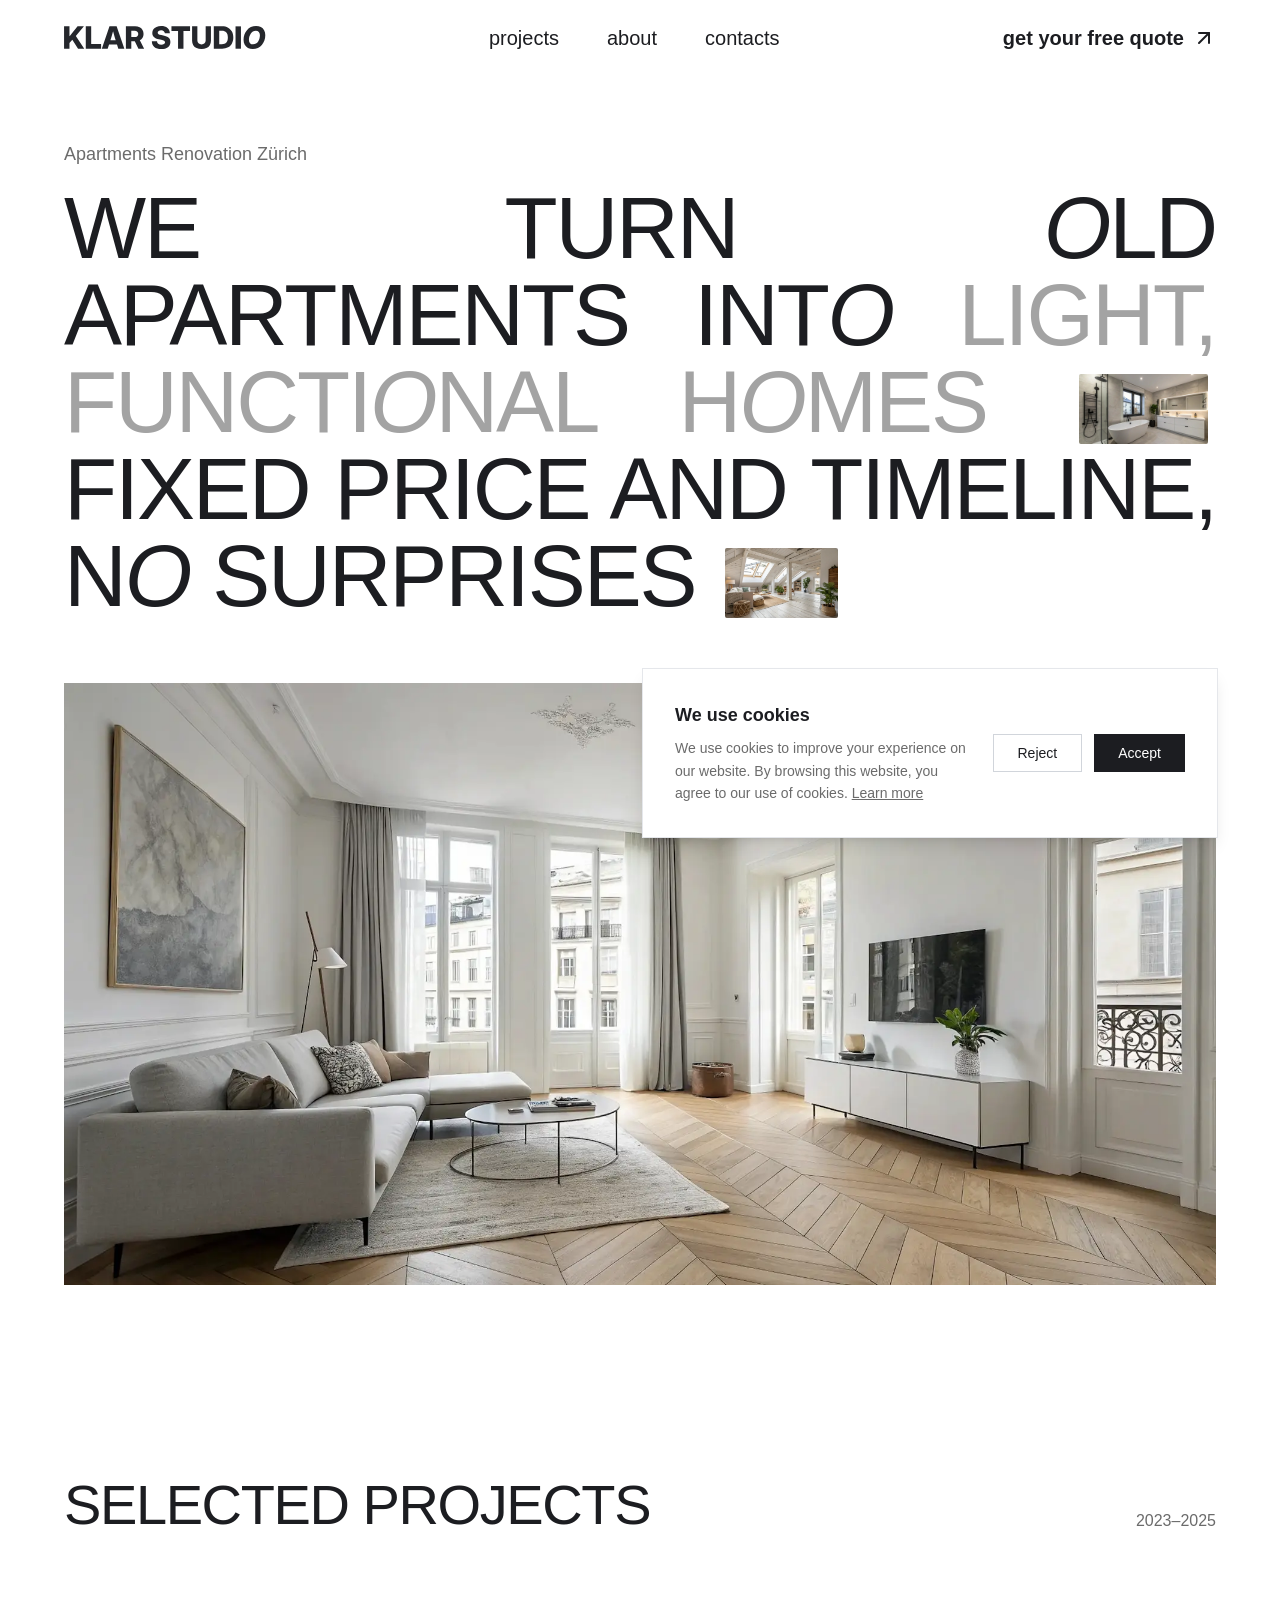
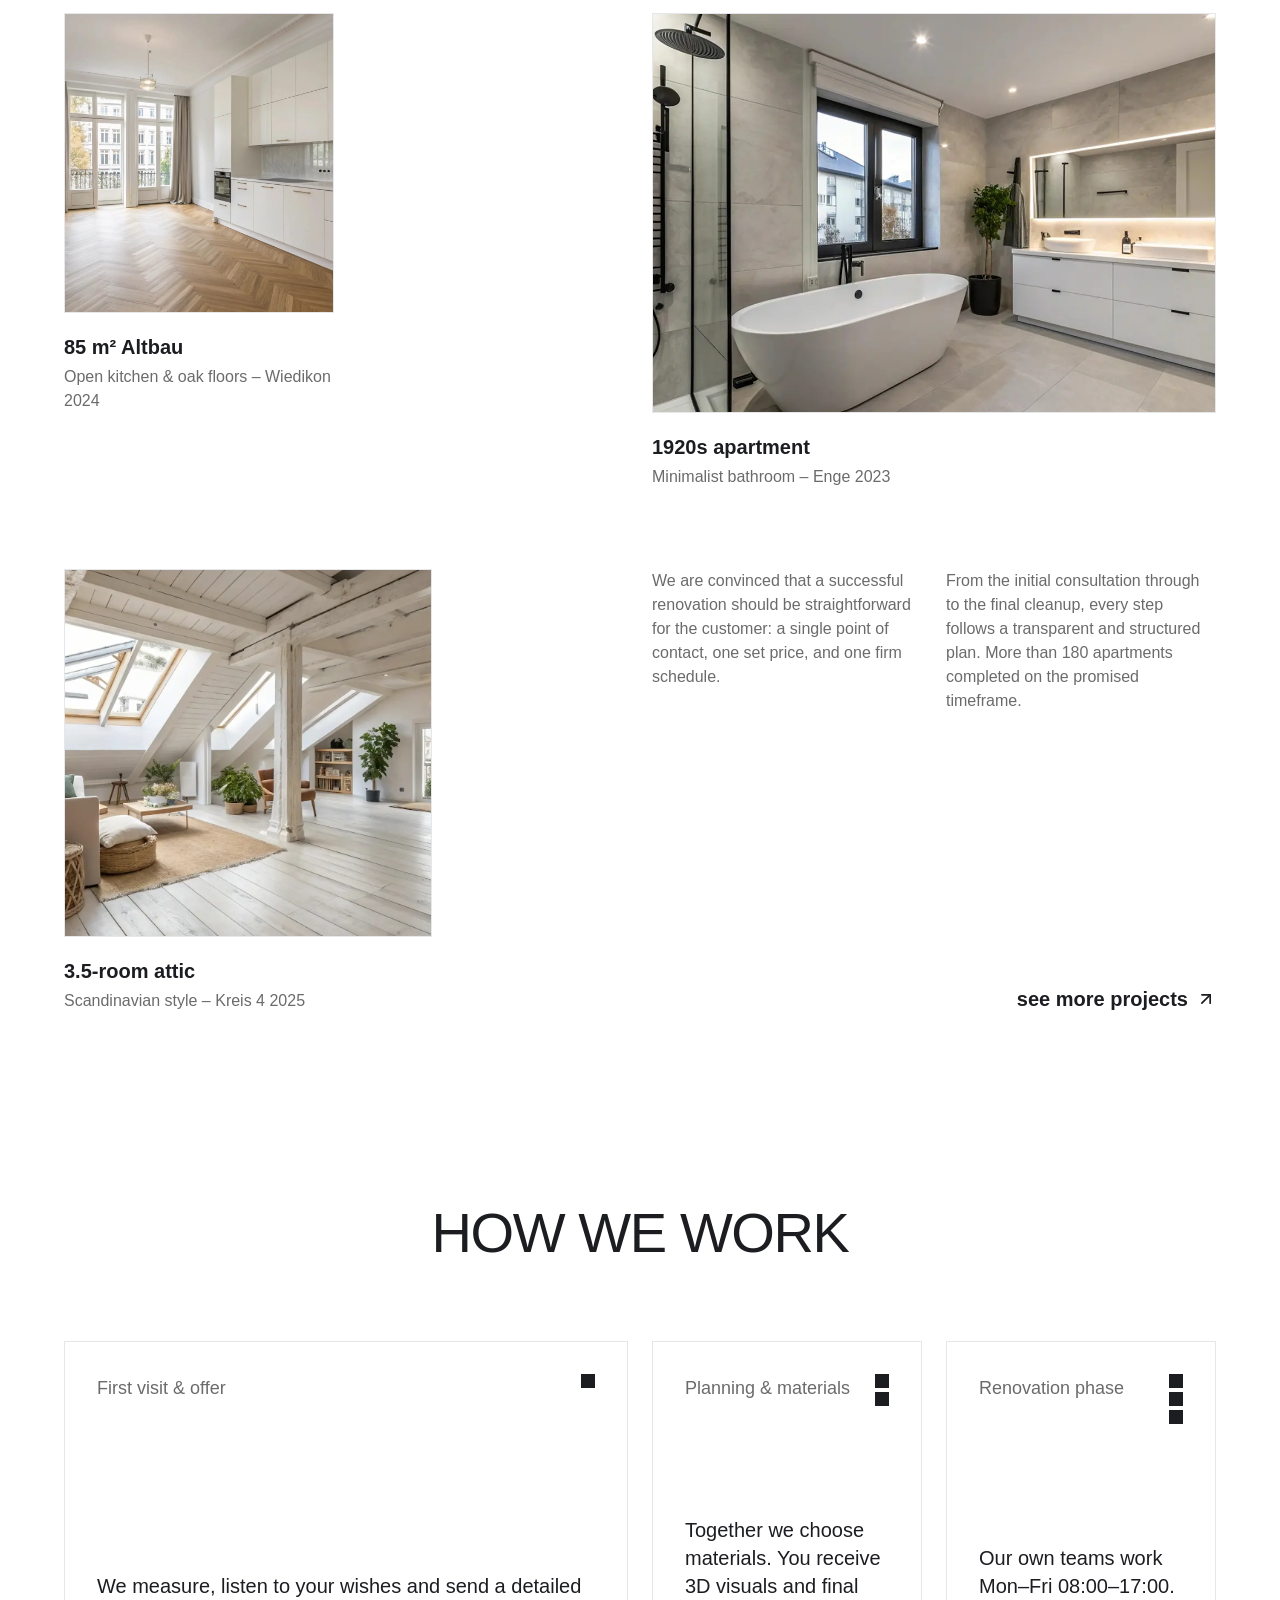
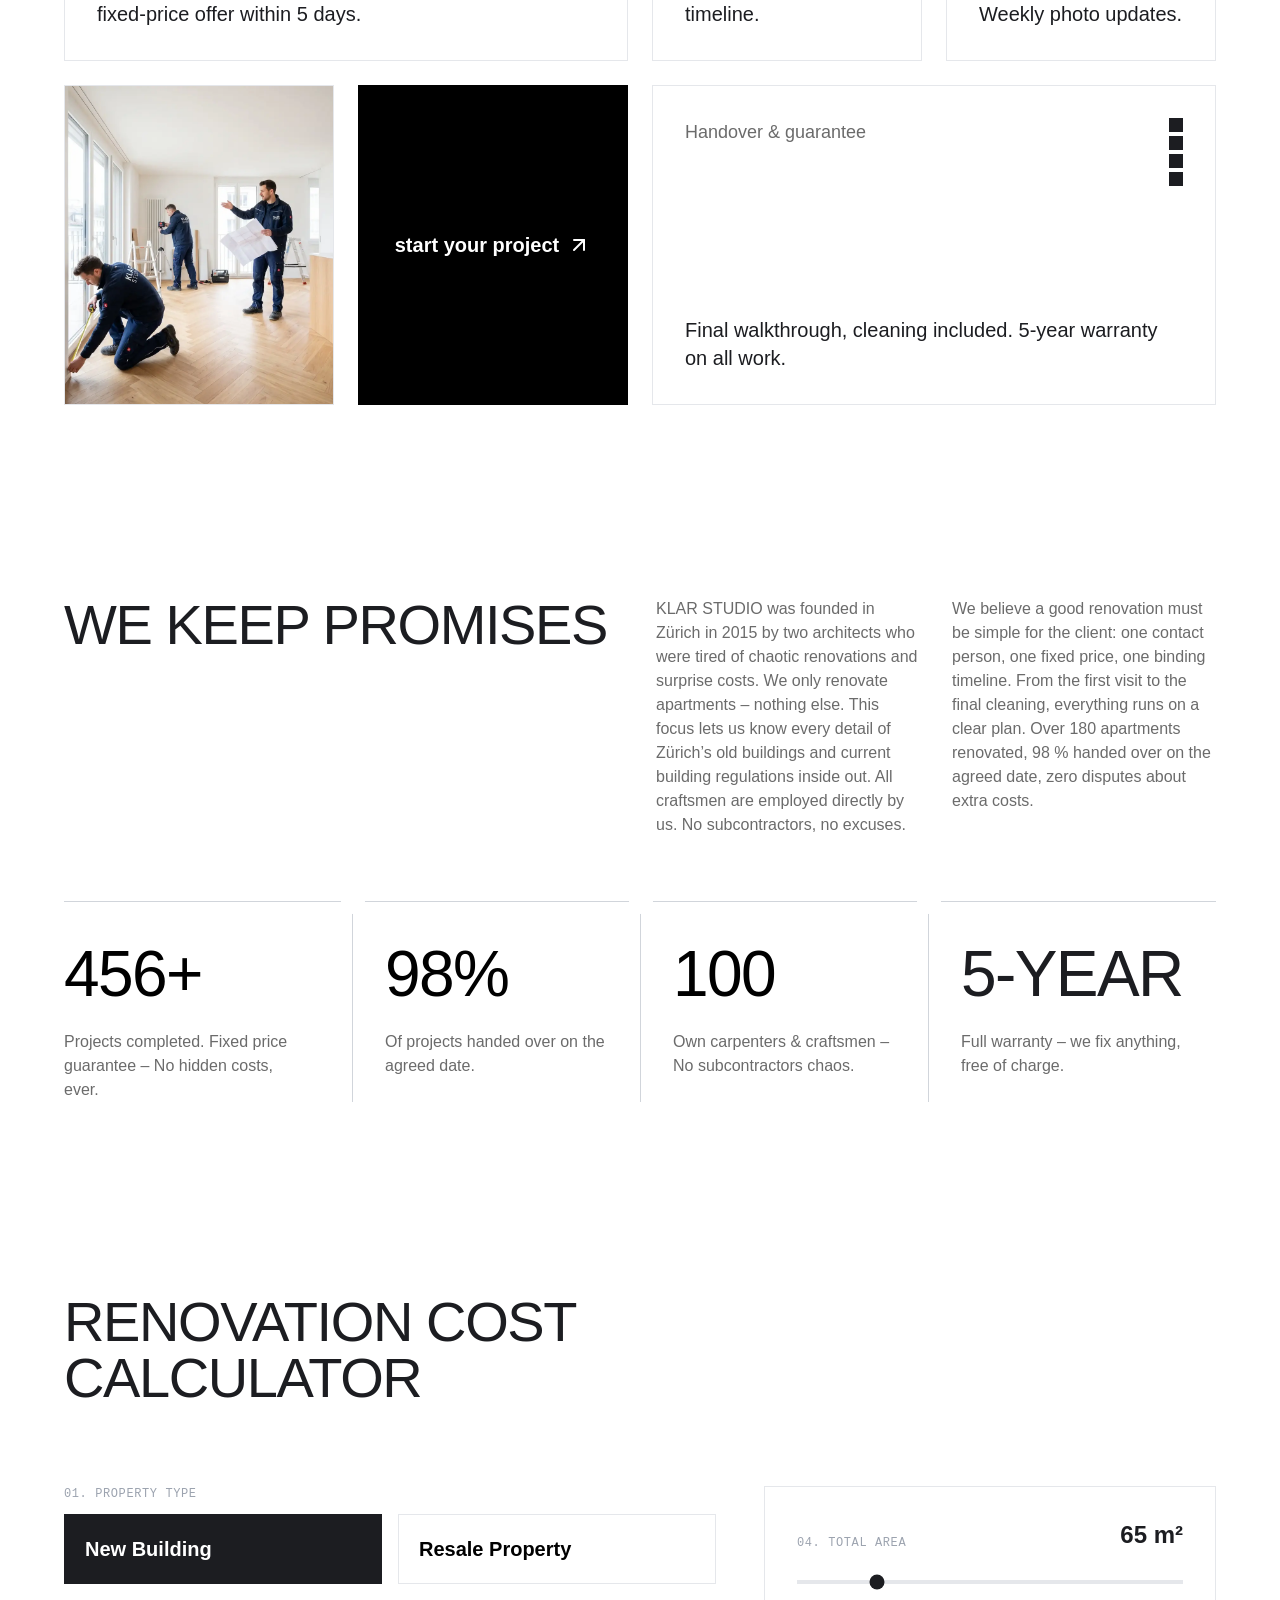
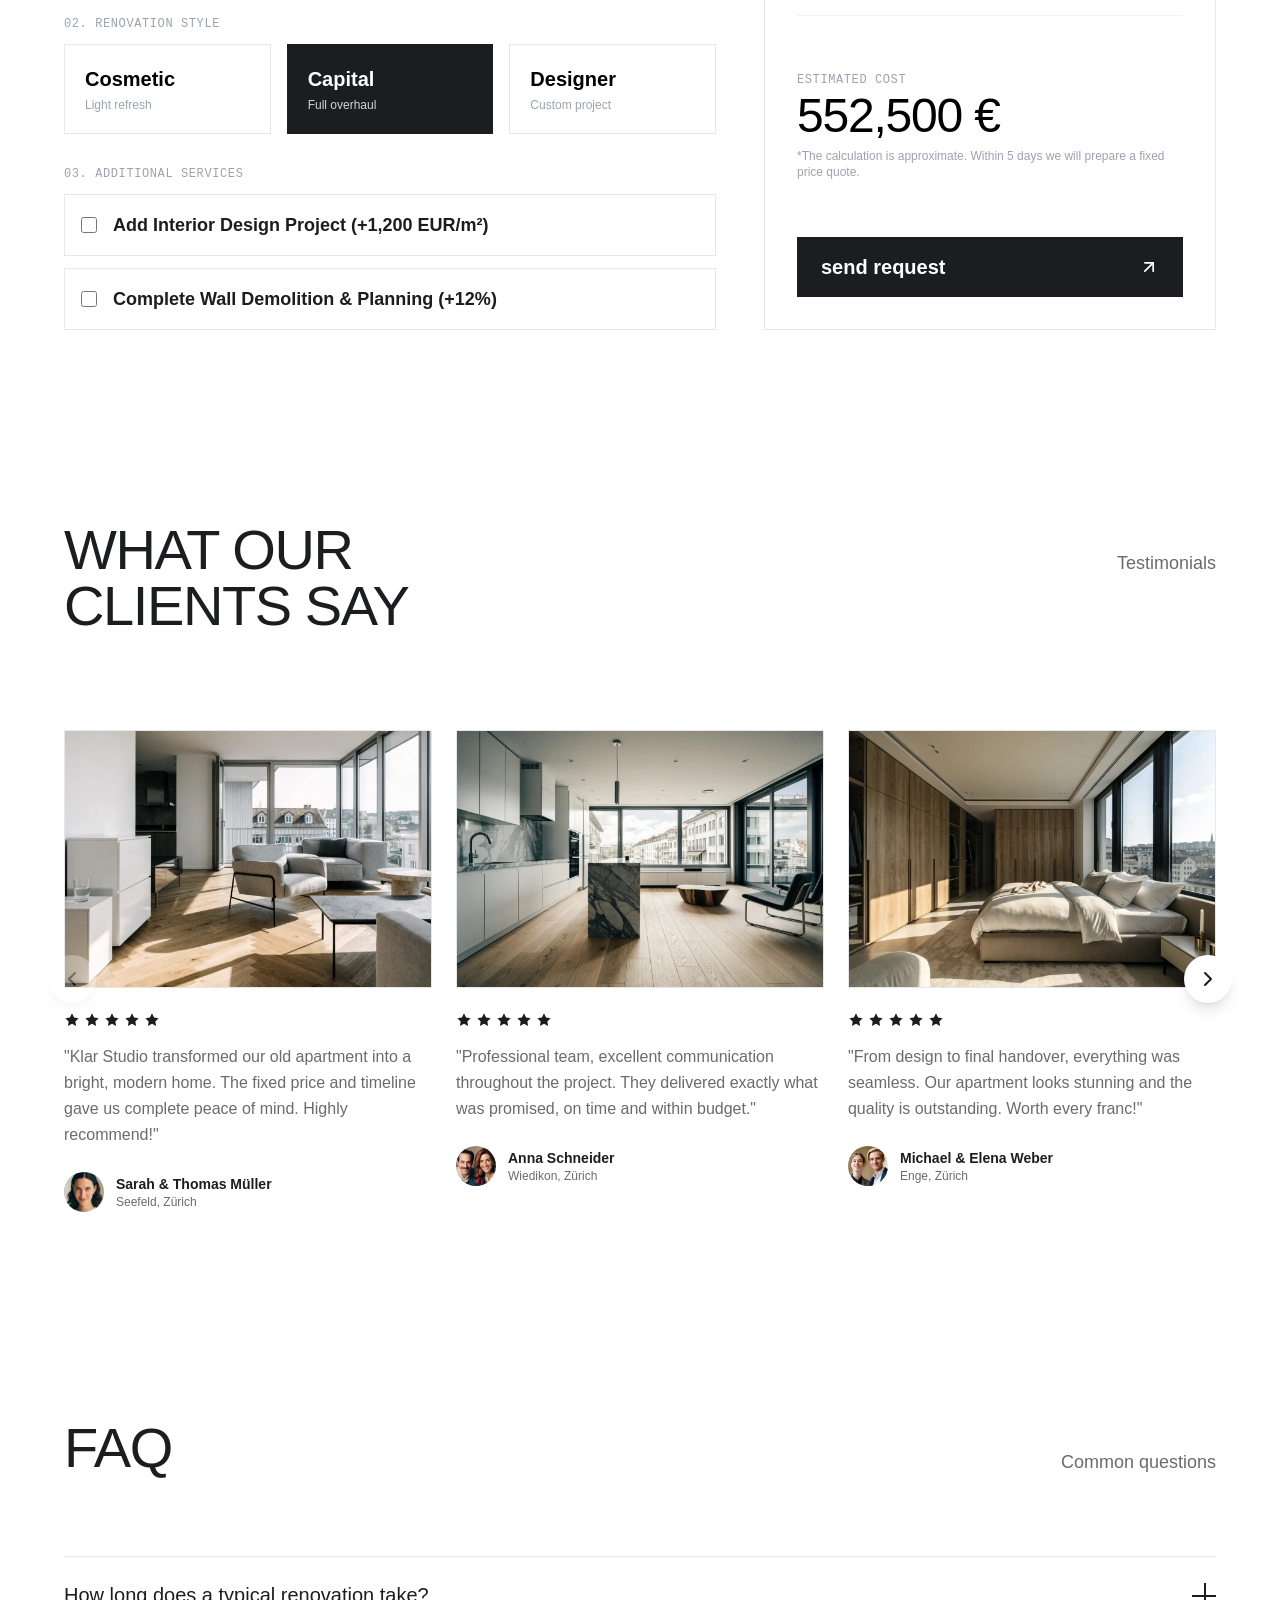
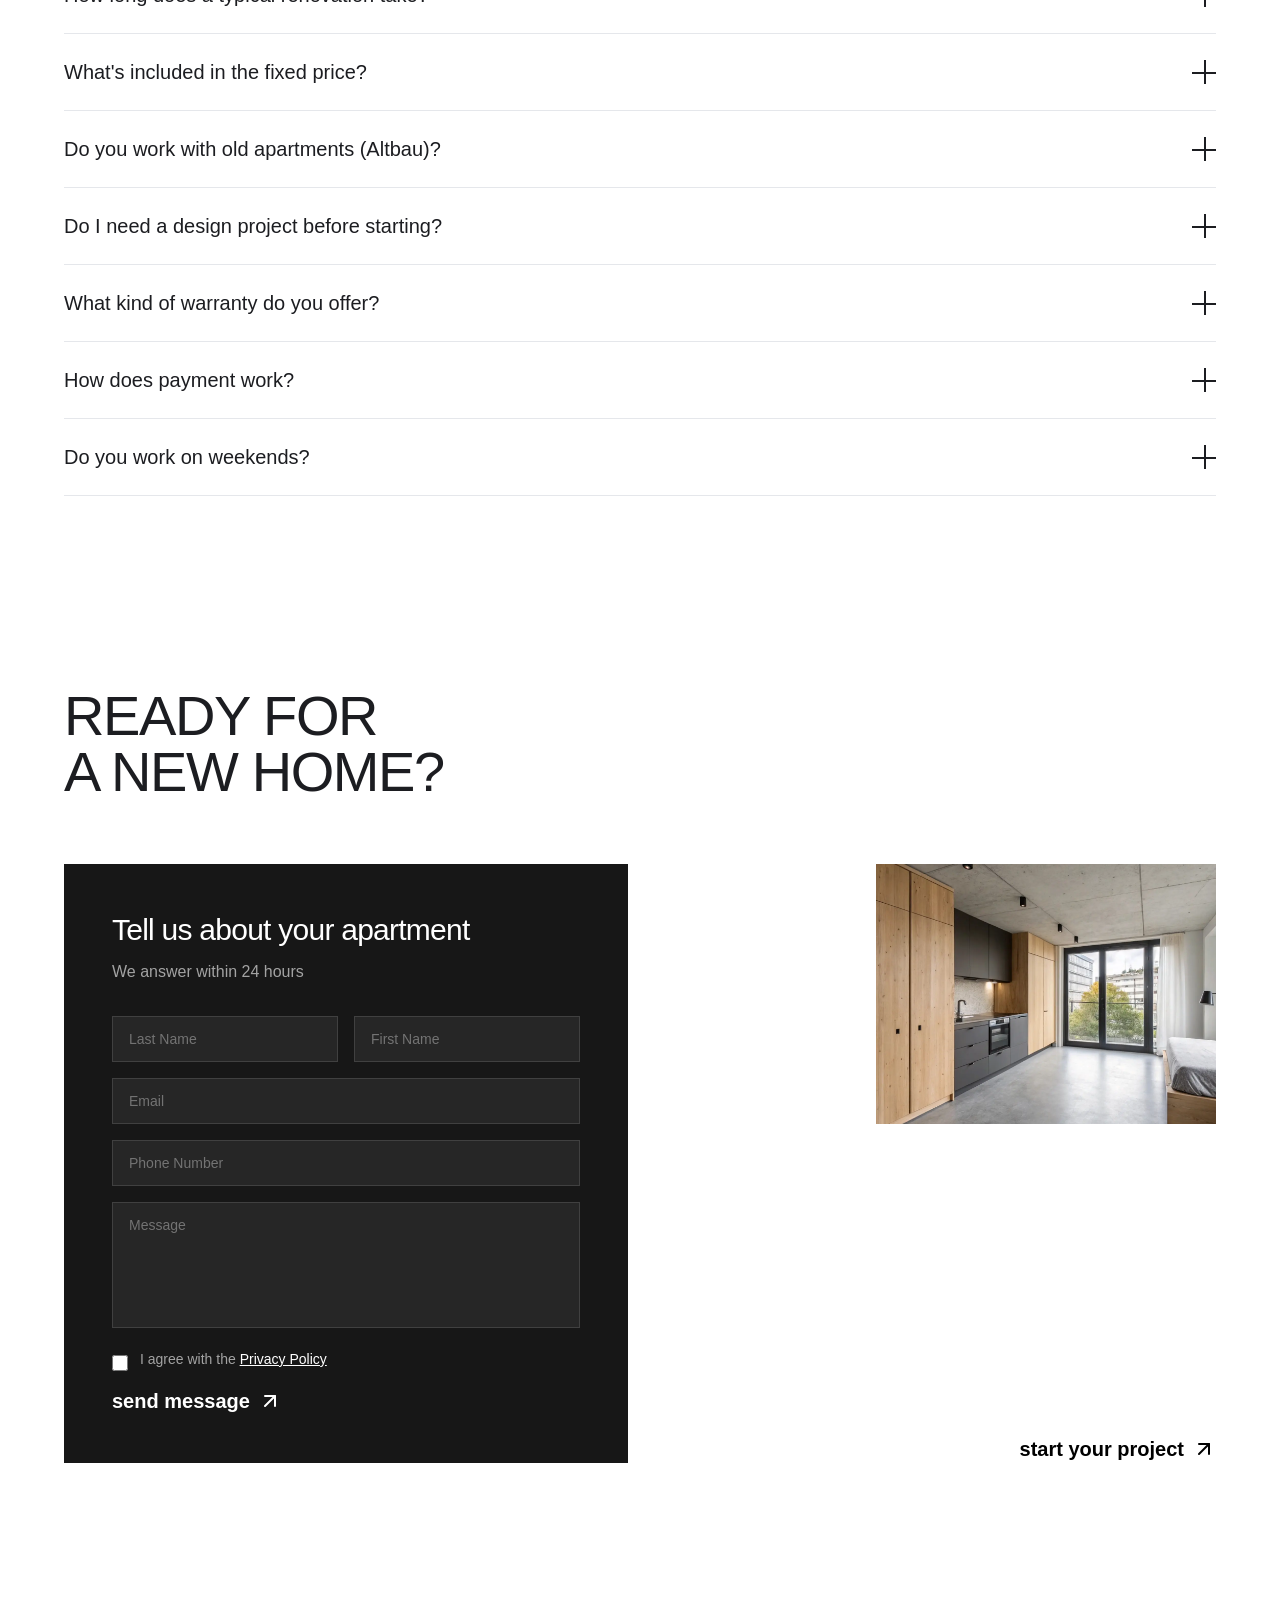
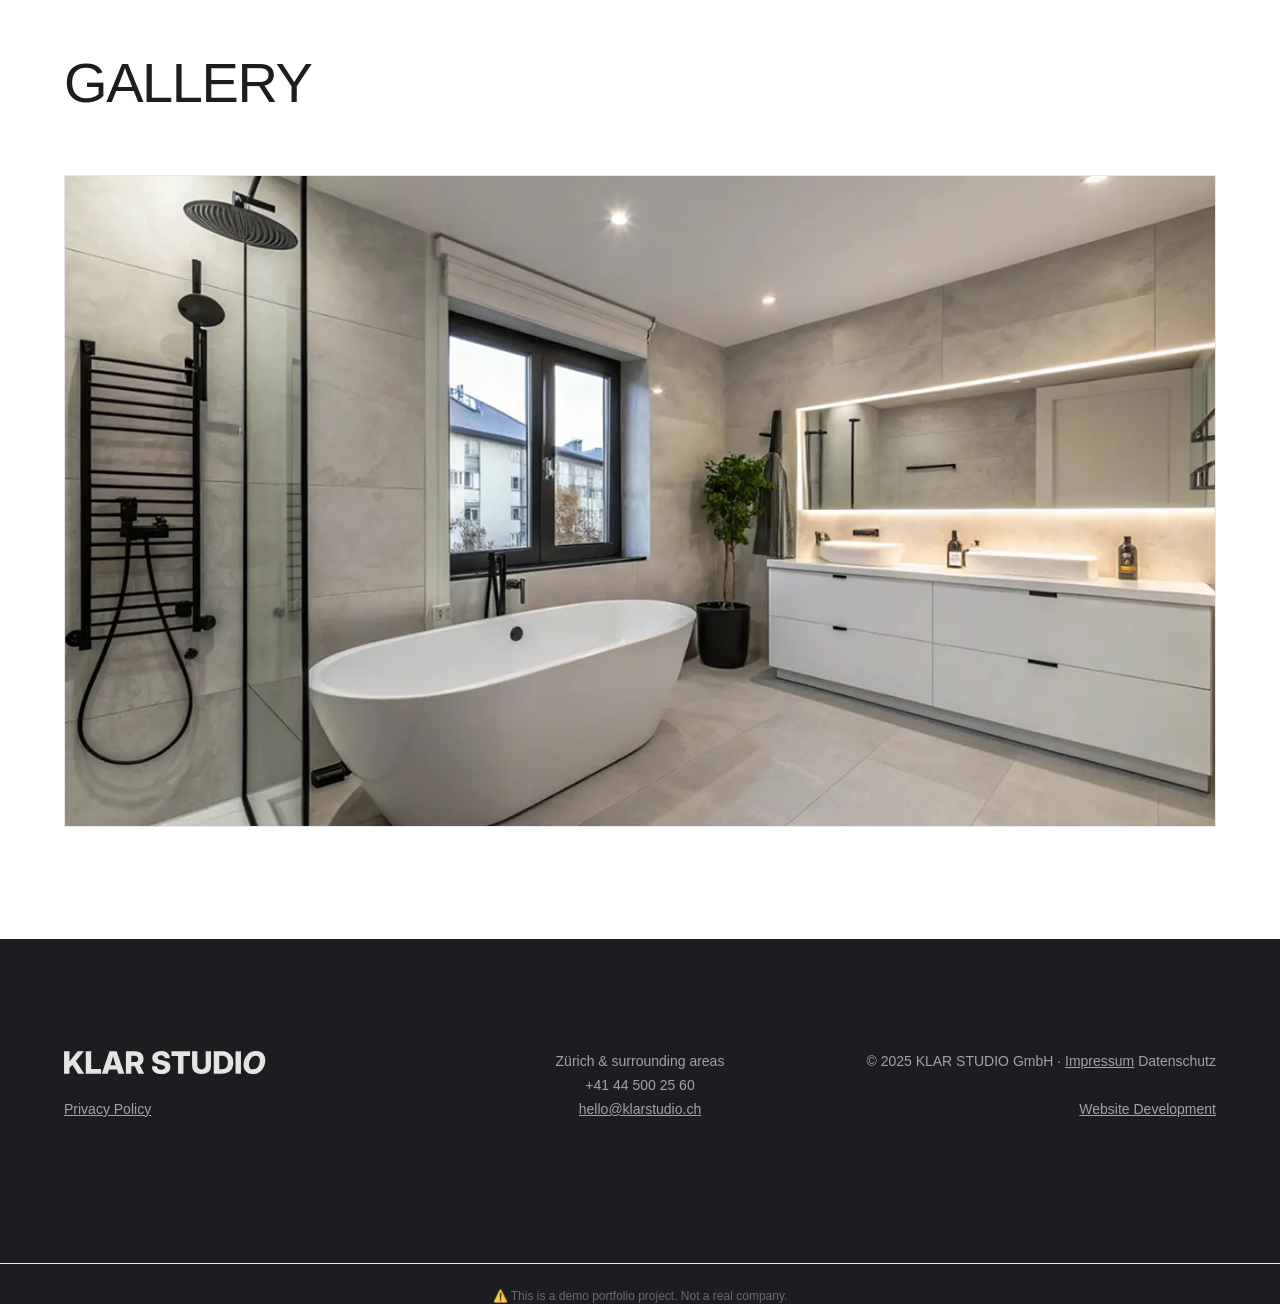
==== commit e0af04c9: "Add files via upload" ====
--- a/index.html
+++ b/index.html
@@ -6,10 +6,7 @@
   <title>Klar Studio — Hero</title>
   <link rel="icon" type="image/svg+xml" href="favicon.svg">
   
-  <!-- Подключение шрифтов -->
-  <link rel="preconnect" href="https://fonts.googleapis.com">
-  <link rel="preconnect" href="https://fonts.gstatic.com" crossorigin>
-  <link href="https://fonts.googleapis.com/css2?family=Inter+Tight:ital,wght@0,400;0,500;0,700;0,800;1,400;1,700;1,800&display=swap" rel="stylesheet">
+  <link rel="preload" href="fonts/inter-tight-latin-400-normal.woff2" as="font" type="font/woff2" crossorigin>
   
   <!-- Подключение вашего вынесенного CSS -->
   <link rel="stylesheet" href="styles.css">
